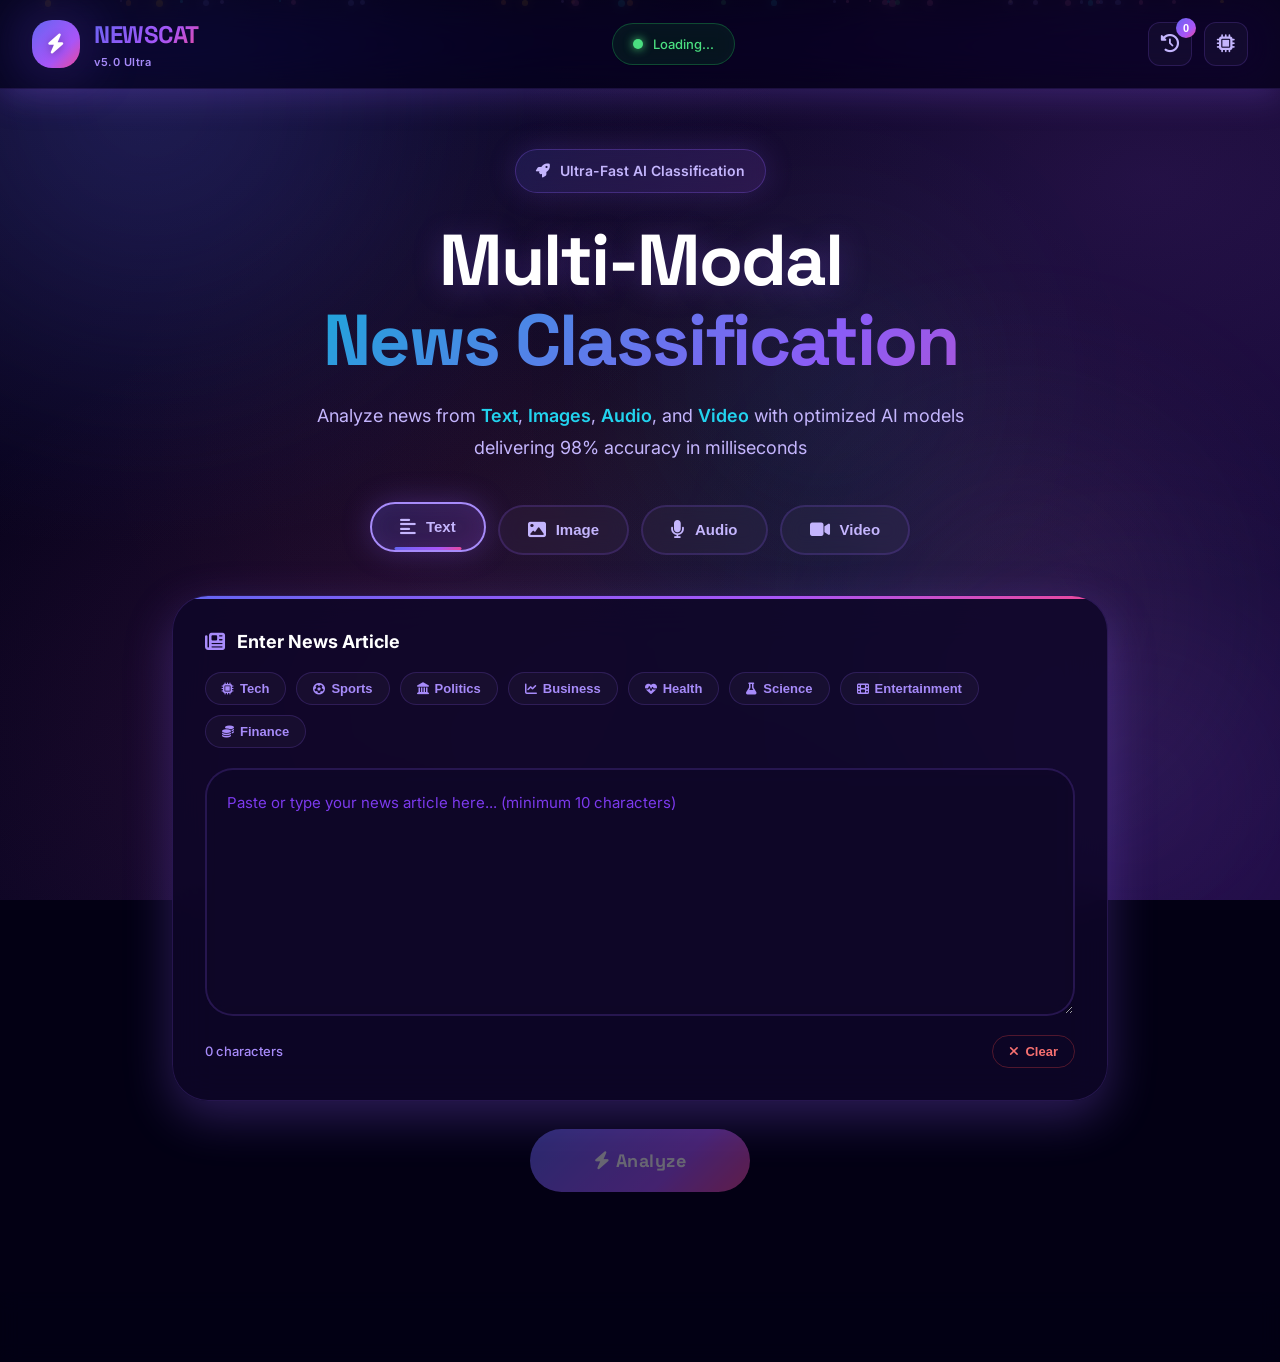
==== frontend/index.html @ 0f920719 "New categories are added and improving website ui designs" ====
<!DOCTYPE html>
<html lang="en">

<head>
    <meta charset="UTF-8">
    <meta name="viewport" content="width=device-width, initial-scale=1.0">
    <meta name="description" content="NEWSCAT - Ultra-Fast Multi-Modal AI News Classification System">
    <meta name="theme-color" content="#6366f1">
    <title>NEWSCAT | AI News Classification</title>

    <!-- Preconnect for performance -->
    <link rel="preconnect" href="https://fonts.googleapis.com">
    <link rel="preconnect" href="https://fonts.gstatic.com" crossorigin>
    <link
        href="https://fonts.googleapis.com/css2?family=Inter:wght@400;500;600;700&family=Space+Grotesk:wght@500;600;700&display=swap"
        rel="stylesheet">

    <!-- Font Awesome -->
    <link rel="stylesheet" href="https://cdnjs.cloudflare.com/ajax/libs/font-awesome/6.5.0/css/all.min.css">

    <!-- Styles -->
    <link rel="stylesheet" href="css/style.css">

    <!-- Favicon -->
    <link rel="icon" type="image/svg+xml"
        href="data:image/svg+xml,<svg xmlns='http://www.w3.org/2000/svg' viewBox='0 0 100 100'><defs><linearGradient id='g' x1='0%' y1='0%' x2='100%' y2='100%'><stop offset='0%' style='stop-color:%236366f1'/><stop offset='100%' style='stop-color:%23a855f7'/></linearGradient></defs><rect fill='url(%23g)' rx='22' width='100' height='100'/><text x='50%' y='58%' dominant-baseline='middle' text-anchor='middle' font-size='55' font-weight='bold' fill='white'>N</text></svg>">
</head>

<body>
    <!-- Animated Background -->
    <div class="bg-container">
        <div class="bg-mesh"></div>
        <div class="bg-gradient-orbs">
            <div class="gradient-orb orb-1"></div>
            <div class="gradient-orb orb-2"></div>
            <div class="gradient-orb orb-3"></div>
            <div class="gradient-orb orb-4"></div>
        </div>
        <div class="floating-particles" id="particles"></div>
    </div>

    <!-- Notification Container -->
    <div class="notification-container" id="notification-container"></div>

    <!-- Loading Overlay -->
    <div class="loading-overlay" id="loading-overlay">
        <div class="loading-spinner-container">
            <div class="loading-pulse">
                <i class="fas fa-bolt"
                    style="font-size: 32px; color: white; position: absolute; top: 50%; left: 50%; transform: translate(-50%, -50%);"></i>
            </div>
            <div class="loading-text" id="loading-text">Analyzing...</div>
            <div class="loading-subtext" id="loading-subtext">Please wait while we process your content</div>
            <div class="loading-progress">
                <div class="loading-progress-bar" id="loading-progress-bar"></div>
            </div>
            <div class="loading-dots">
                <span></span>
                <span></span>
                <span></span>
            </div>
        </div>
    </div>

    <!-- Main App -->
    <div class="app-wrapper">
        <!-- Navigation -->
        <nav class="main-nav">
            <div class="nav-container">
                <div class="nav-brand">
                    <div class="brand-logo">
                        <div class="logo-inner">
                            <i class="fas fa-bolt"></i>
                        </div>
                    </div>
                    <div class="brand-text">
                        <span class="brand-name">NEWSCAT</span>
                        <span class="brand-version">v5.0 Ultra</span>
                    </div>
                </div>

                <div class="nav-status">
                    <div class="status-pill" id="model-status">
                        <span class="status-indicator"></span>
                        <span class="status-label">Loading...</span>
                    </div>
                </div>

                <div class="nav-actions">
                    <button class="nav-btn" onclick="toggleHistory()" title="View History">
                        <i class="fas fa-history"></i>
                        <span class="history-count" id="history-count">0</span>
                    </button>
                    <button class="nav-btn" onclick="toggleModelInfo()" title="Model Info">
                        <i class="fas fa-microchip"></i>
                    </button>
                </div>
            </div>
        </nav>

        <!-- Model Info Panel -->
        <div class="info-panel model-info-panel" id="model-info-panel" style="display: none;">
            <div class="info-panel-header">
                <h3><i class="fas fa-microchip"></i> Model Information</h3>
                <button class="close-panel-btn" onclick="toggleModelInfo()">
                    <i class="fas fa-times"></i>
                </button>
            </div>
            <div class="info-panel-content">
                <div class="info-grid">
                    <div class="info-item">
                        <span class="info-label">Model Name</span>
                        <span class="info-value" id="info-model-name">-</span>
                    </div>
                    <div class="info-item">
                        <span class="info-label">Version</span>
                        <span class="info-value" id="info-model-version">-</span>
                    </div>
                    <div class="info-item">
                        <span class="info-label">Status</span>
                        <span class="info-value status-badge" id="info-model-status">-</span>
                    </div>
                    <div class="info-item">
                        <span class="info-label">Categories</span>
                        <span class="info-value" id="info-categories">-</span>
                    </div>
                    <div class="info-item">
                        <span class="info-label">Inference Time</span>
                        <span class="info-value" id="info-inference-time">-</span>
                    </div>
                    <div class="info-item">
                        <span class="info-label">Accuracy</span>
                        <span class="info-value" id="info-accuracy">-</span>
                    </div>
                </div>
                <div class="categories-list" id="categories-list"></div>
            </div>
        </div>

        <!-- History Sidebar -->
        <div class="history-sidebar" id="history-sidebar">
            <div class="history-header">
                <h3><i class="fas fa-history"></i> Classification History</h3>
                <div class="history-actions">
                    <button class="history-action-btn" onclick="clearHistory()" title="Clear All">
                        <i class="fas fa-trash"></i>
                    </button>
                    <button class="history-action-btn" onclick="toggleHistory()" title="Close">
                        <i class="fas fa-times"></i>
                    </button>
                </div>
            </div>
            <div class="history-content" id="history-content">
                <div class="history-empty">
                    <i class="fas fa-inbox"></i>
                    <p>No classification history yet</p>
                </div>
            </div>
        </div>

        <!-- Hero Section -->
        <section class="hero">
            <div class="hero-content">
                <div class="hero-badge">
                    <i class="fas fa-rocket"></i>
                    <span>Ultra-Fast AI Classification</span>
                </div>
                <h1 class="hero-title">
                    <span class="title-line">Multi-Modal</span>
                    <span class="title-gradient">News Classification</span>
                </h1>
                <p class="hero-description">
                    Analyze news from <strong>Text</strong>, <strong>Images</strong>, <strong>Audio</strong>, and
                    <strong>Video</strong>
                    with optimized AI models delivering 98% accuracy in milliseconds
                </p>

                <!-- Input Type Selector -->
                <div class="input-selector">
                    <button class="selector-btn active" data-type="text" onclick="switchInputType('text')">
                        <i class="fas fa-align-left"></i>
                        <span>Text</span>
                    </button>
                    <button class="selector-btn" data-type="image" onclick="switchInputType('image')">
                        <i class="fas fa-image"></i>
                        <span>Image</span>
                    </button>
                    <button class="selector-btn" data-type="audio" onclick="switchInputType('audio')">
                        <i class="fas fa-microphone"></i>
                        <span>Audio</span>
                    </button>
                    <button class="selector-btn" data-type="video" onclick="switchInputType('video')">
                        <i class="fas fa-video"></i>
                        <span>Video</span>
                    </button>
                </div>
            </div>
        </section>

        <!-- Main Content -->
        <main class="main-content">
            <!-- Text Input Panel -->
            <div class="input-panel active" id="text-panel">
                <div class="panel-header">
                    <h3><i class="fas fa-newspaper"></i> Enter News Article</h3>
                    <div class="sample-buttons">
                        <button class="sample-btn" onclick="loadSample('tech')"><i class="fas fa-microchip"></i>
                            Tech</button>
                        <button class="sample-btn" onclick="loadSample('sports')"><i class="fas fa-futbol"></i>
                            Sports</button>
                        <button class="sample-btn" onclick="loadSample('politics')"><i class="fas fa-landmark"></i>
                            Politics</button>
                        <button class="sample-btn" onclick="loadSample('business')"><i class="fas fa-chart-line"></i>
                            Business</button>
                        <button class="sample-btn" onclick="loadSample('health')"><i class="fas fa-heartbeat"></i>
                            Health</button>
                        <button class="sample-btn" onclick="loadSample('science')"><i class="fas fa-flask"></i>
                            Science</button>
                        <button class="sample-btn" onclick="loadSample('entertainment')"><i class="fas fa-film"></i>
                            Entertainment</button>
                        <button class="sample-btn" onclick="loadSample('finance')"><i class="fas fa-coins"></i>
                            Finance</button>
                    </div>
                </div>
                <div class="textarea-wrapper">
                    <textarea id="news-text"
                        placeholder="Paste or type your news article here... (minimum 10 characters)"
                        rows="8"></textarea>
                    <div class="textarea-footer">
                        <span class="char-count"><span id="char-count">0</span> characters</span>
                        <button class="clear-btn" onclick="clearText()">
                            <i class="fas fa-times"></i> Clear
                        </button>
                    </div>
                </div>
            </div>

            <!-- Image Input Panel -->
            <div class="input-panel" id="image-panel">
                <div class="panel-header">
                    <h3><i class="fas fa-image"></i> Upload Image</h3>
                </div>
                <div class="file-upload-area" id="image-drop-zone">
                    <input type="file" id="image-input" accept="image/*" style="display: none;"
                        onchange="handleFileSelect(event, 'image')">
                    <div class="upload-content" id="image-upload-content">
                        <div class="upload-icon-wrapper">
                            <i class="fas fa-cloud-upload-alt"></i>
                        </div>
                        <p class="upload-title">Drag & drop an image or click to browse</p>
                        <span class="upload-hint">JPG, PNG, GIF, WebP up to 10MB</span>
                        <button class="browse-btn"
                            onclick="event.stopPropagation(); document.getElementById('image-input').click();">
                            <i class="fas fa-folder-open"></i> Browse Files
                        </button>
                    </div>
                    <div class="file-preview" id="image-preview" style="display: none;">
                        <img id="image-preview-img" src="" alt="Preview">
                        <div class="file-preview-info">
                            <span id="image-filename-display"></span>
                        </div>
                        <button class="remove-file-btn" onclick="removeFile('image')">
                            <i class="fas fa-times"></i>
                        </button>
                    </div>
                </div>
            </div>

            <!-- Audio Input Panel -->
            <div class="input-panel" id="audio-panel">
                <div class="panel-header">
                    <h3><i class="fas fa-microphone"></i> Upload Audio</h3>
                </div>
                <div class="file-upload-area" id="audio-drop-zone">
                    <input type="file" id="audio-input" accept="audio/*" style="display: none;"
                        onchange="handleFileSelect(event, 'audio')">
                    <div class="upload-content" id="audio-upload-content">
                        <div class="upload-icon-wrapper audio-icon">
                            <i class="fas fa-music"></i>
                        </div>
                        <p class="upload-title">Drag & drop an audio file or click to browse</p>
                        <span class="upload-hint">MP3, WAV, M4A, OGG up to 50MB</span>
                        <button class="browse-btn"
                            onclick="event.stopPropagation(); document.getElementById('audio-input').click();">
                            <i class="fas fa-folder-open"></i> Browse Files
                        </button>
                    </div>
                    <div class="file-info" id="audio-info" style="display: none;">
                        <div class="file-info-icon">
                            <i class="fas fa-file-audio"></i>
                        </div>
                        <div class="file-info-details">
                            <span class="file-name" id="audio-filename"></span>
                            <span class="file-size" id="audio-filesize"></span>
                        </div>
                        <button class="remove-file-btn" onclick="removeFile('audio')">
                            <i class="fas fa-times"></i>
                        </button>
                    </div>
                </div>
            </div>

            <!-- Video Input Panel -->
            <div class="input-panel" id="video-panel">
                <div class="panel-header">
                    <h3><i class="fas fa-video"></i> Upload Video</h3>
                </div>
                <div class="file-upload-area" id="video-drop-zone">
                    <input type="file" id="video-input" accept="video/*" style="display: none;"
                        onchange="handleFileSelect(event, 'video')">
                    <div class="upload-content" id="video-upload-content">
                        <div class="upload-icon-wrapper video-icon">
                            <i class="fas fa-film"></i>
                        </div>
                        <p class="upload-title">Drag & drop a video file or click to browse</p>
                        <span class="upload-hint">MP4, MOV, AVI, WebM up to 100MB</span>
                        <button class="browse-btn"
                            onclick="event.stopPropagation(); document.getElementById('video-input').click();">
                            <i class="fas fa-folder-open"></i> Browse Files
                        </button>
                    </div>
                    <div class="file-info" id="video-info" style="display: none;">
                        <div class="file-info-icon">
                            <i class="fas fa-file-video"></i>
                        </div>
                        <div class="file-info-details">
                            <span class="file-name" id="video-filename"></span>
                            <span class="file-size" id="video-filesize"></span>
                        </div>
                        <button class="remove-file-btn" onclick="removeFile('video')">
                            <i class="fas fa-times"></i>
                        </button>
                    </div>
                </div>
            </div>

            <!-- Analyze Button -->
            <div class="analyze-section">
                <button class="analyze-btn" id="analyze-btn" onclick="analyzeContent()" disabled>
                    <span class="btn-text">
                        <i class="fas fa-bolt"></i>
                        Analyze
                    </span>
                    <span class="btn-loading" style="display: none;">
                        <i class="fas fa-spinner fa-spin"></i>
                        Processing...
                    </span>
                </button>
            </div>

            <!-- Results Section -->
            <div class="results-section" id="results-section" style="display: none;">
                <!-- Main Classification Result -->
                <div class="result-primary-card" id="main-result-card">
                    <div class="result-primary-header">
                        <div class="result-category-badge" id="result-category-badge">
                            <i class="fas fa-tag" id="result-icon"></i>
                            <span id="result-category">-</span>
                        </div>
                        <div class="result-confidence-display">
                            <div class="confidence-circle" id="confidence-circle">
                                <svg viewBox="0 0 100 100">
                                    <circle class="confidence-bg" cx="50" cy="50" r="45"></circle>
                                    <circle class="confidence-progress" id="confidence-progress" cx="50" cy="50" r="45">
                                    </circle>
                                </svg>
                                <span class="confidence-text" id="result-confidence">0%</span>
                            </div>
                        </div>
                    </div>
                    <div class="result-primary-body">
                        <div class="result-stats-row">
                            <div class="result-stat-item">
                                <i class="fas fa-clock"></i>
                                <div class="stat-info">
                                    <span class="stat-value" id="result-time">-</span>
                                    <span class="stat-label">Processing Time</span>
                                </div>
                            </div>
                            <div class="result-stat-item">
                                <i class="fas fa-microchip"></i>
                                <div class="stat-info">
                                    <span class="stat-value" id="result-model">-</span>
                                    <span class="stat-label">AI Model</span>
                                </div>
                            </div>
                            <div class="result-stat-item">
                                <i class="fas fa-file-alt"></i>
                                <div class="stat-info">
                                    <span class="stat-value" id="result-input-type">Text</span>
                                    <span class="stat-label">Input Type</span>
                                </div>
                            </div>
                        </div>
                    </div>
                </div>

                <!-- Content Summary Section -->
                <div class="content-summary-section" id="content-summary-section" style="display: none;">
                    <div class="content-summary-header">
                        <h4><i class="fas fa-align-left"></i> Content Summary</h4>
                    </div>
                    <div class="content-summary-body">
                        <p class="content-summary-text" id="content-summary-text"></p>
                    </div>
                </div>

                <!-- Predictions Grid -->
                <div class="predictions-container" id="predictions-container">
                    <div class="predictions-header">
                        <h4><i class="fas fa-chart-bar"></i> Confidence Breakdown</h4>
                    </div>
                    <div class="predictions-grid" id="predictions-list"></div>
                </div>

                <!-- Keywords Section -->
                <div class="keywords-section" id="keywords-section" style="display: none;">
                    <div class="keywords-header">
                        <h4><i class="fas fa-key"></i> Key Terms Detected</h4>
                    </div>
                    <div class="keywords-list" id="keywords-list"></div>
                </div>

                <!-- Analysis Summary -->
                <div class="analysis-summary" id="analysis-summary">
                    <div class="summary-header">
                        <h4><i class="fas fa-info-circle"></i> Analysis Summary</h4>
                    </div>
                    <div class="summary-content" id="summary-content"></div>
                </div>
            </div>
        </main>

        <!-- Footer -->
        <footer class="main-footer">
            <div class="footer-content">
                <p>NEWSCAT v5.0 - Optimized Multi-Modal AI Classification</p>
                <div class="footer-links">
                    <a href="#" onclick="showApiInfo()"><i class="fas fa-code"></i> API</a>
                    <a href="#" onclick="showModelInfo()"><i class="fas fa-brain"></i> Models</a>
                </div>
            </div>
        </footer>
    </div>

    <!-- Scripts -->
    <script src="js/main.js"></script>
</body>

</html>
---- frontend/css/style.css ----
/* ============================================
   NEWSCAT v5.0 - Ultra Modern Vibrant Theme
   Expert-Level CSS with Stunning Visuals
   ============================================ */

/* ============================================
   CSS VARIABLES - VIBRANT COLOR PALETTE
   ============================================ */
:root {
    /* Primary Gradient Colors */
    --primary-300: #a5b4fc;
    --primary-400: #818cf8;
    --primary-500: #6366f1;
    --primary-600: #4f46e5;
    --primary-700: #4338ca;

    /* Secondary/Purple Colors */
    --purple-300: #c4b5fd;
    --purple-400: #a78bfa;
    --purple-500: #8b5cf6;
    --purple-600: #7c3aed;
    --purple-700: #6d28d9;

    /* Accent/Cyan Colors */
    --cyan-300: #67e8f9;
    --cyan-400: #22d3ee;
    --cyan-500: #06b6d4;
    --cyan-600: #0891b2;

    /* Accent/Pink Colors */
    --pink-300: #f9a8d4;
    --pink-400: #f472b6;
    --pink-500: #ec4899;
    --pink-600: #db2777;

    /* Accent/Orange Colors */
    --orange-300: #fdba74;
    --orange-400: #fb923c;
    --orange-500: #f97316;
    --orange-600: #ea580c;

    /* Success Colors */
    --success-300: #86efac;
    --success-400: #4ade80;
    --success-500: #22c55e;
    --success-600: #16a34a;

    /* Warning Colors */
    --warning-300: #fcd34d;
    --warning-400: #fbbf24;
    --warning-500: #f59e0b;
    --warning-600: #d97706;

    /* Error Colors */
    --error-300: #fca5a5;
    --error-400: #f87171;
    --error-500: #ef4444;
    --error-600: #dc2626;

    /* Neutral Colors */
    --neutral-100: #f4f4f5;
    --neutral-200: #e4e4e7;
    --neutral-300: #d4d4d8;
    --neutral-400: #a1a1aa;
    --neutral-500: #71717a;
    --neutral-600: #52525b;
    --neutral-700: #3f3f46;
    --neutral-800: #27272a;
    --neutral-900: #18181b;
    --neutral-950: #09090b;

    /* Background */
    --bg-primary: #030014;
    --bg-secondary: #0f0728;
    --bg-tertiary: #1a0a3e;
    --bg-card: rgba(15, 7, 40, 0.85);
    --bg-card-hover: rgba(26, 10, 62, 0.95);
    --bg-glass: rgba(255, 255, 255, 0.03);

    /* Text */
    --text-primary: #ffffff;
    --text-secondary: #c4b5fd;
    --text-tertiary: #a78bfa;
    --text-muted: #7c3aed;

    /* Gradients */
    --gradient-primary: linear-gradient(135deg, #6366f1 0%, #8b5cf6 35%, #a855f7 65%, #ec4899 100%);
    --gradient-secondary: linear-gradient(135deg, #06b6d4 0%, #3b82f6 50%, #8b5cf6 100%);
    --gradient-success: linear-gradient(135deg, #22c55e 0%, #06b6d4 100%);
    --gradient-rainbow: linear-gradient(135deg, #f97316 0%, #ec4899 25%, #8b5cf6 50%, #06b6d4 75%, #22c55e 100%);
    --gradient-sunset: linear-gradient(135deg, #f97316 0%, #ec4899 50%, #8b5cf6 100%);
    --gradient-aurora: linear-gradient(135deg, #06b6d4 0%, #8b5cf6 35%, #ec4899 65%, #f97316 100%);
    --gradient-neon: linear-gradient(135deg, #22d3ee 0%, #a855f7 50%, #f472b6 100%);
    --gradient-fire: linear-gradient(135deg, #fbbf24 0%, #f97316 50%, #ef4444 100%);
    --gradient-ocean: linear-gradient(135deg, #06b6d4 0%, #3b82f6 50%, #8b5cf6 100%);

    /* Shadows */
    --shadow-sm: 0 2px 8px rgba(139, 92, 246, 0.15);
    --shadow-md: 0 4px 16px rgba(139, 92, 246, 0.2);
    --shadow-lg: 0 8px 32px rgba(139, 92, 246, 0.25);
    --shadow-xl: 0 16px 48px rgba(139, 92, 246, 0.3);
    --shadow-glow: 0 0 60px rgba(139, 92, 246, 0.4);
    --shadow-glow-pink: 0 0 60px rgba(236, 72, 153, 0.4);
    --shadow-glow-cyan: 0 0 60px rgba(6, 182, 212, 0.4);
    --shadow-inner: inset 0 2px 4px rgba(0, 0, 0, 0.3);

    /* Border Radius */
    --radius-sm: 8px;
    --radius-md: 12px;
    --radius-lg: 20px;
    --radius-xl: 28px;
    --radius-2xl: 36px;
    --radius-full: 9999px;

    /* Typography */
    --font-sans: 'Inter', -apple-system, BlinkMacSystemFont, 'Segoe UI', sans-serif;
    --font-display: 'Space Grotesk', sans-serif;

    /* Transitions */
    --transition-fast: 150ms cubic-bezier(0.4, 0, 0.2, 1);
    --transition-base: 250ms cubic-bezier(0.4, 0, 0.2, 1);
    --transition-slow: 400ms cubic-bezier(0.4, 0, 0.2, 1);
    --transition-bounce: 500ms cubic-bezier(0.34, 1.56, 0.64, 1);
}

/* ============================================
   RESET & BASE
   ============================================ */
*,
*::before,
*::after {
    box-sizing: border-box;
    margin: 0;
    padding: 0;
}

html {
    scroll-behavior: smooth;
    -webkit-font-smoothing: antialiased;
    -moz-osx-font-smoothing: grayscale;
}

body {
    font-family: var(--font-sans);
    font-size: 15px;
    line-height: 1.6;
    color: var(--text-primary);
    background: var(--bg-primary);
    min-height: 100vh;
    overflow-x: hidden;
}

/* Custom Scrollbar */
::-webkit-scrollbar {
    width: 10px;
    height: 10px;
}

::-webkit-scrollbar-track {
    background: var(--bg-secondary);
    border-radius: var(--radius-full);
}

::-webkit-scrollbar-thumb {
    background: linear-gradient(180deg, var(--purple-500), var(--pink-500));
    border-radius: var(--radius-full);
    border: 2px solid var(--bg-secondary);
}

::-webkit-scrollbar-thumb:hover {
    background: linear-gradient(180deg, var(--purple-400), var(--pink-400));
}

/* Selection */
::selection {
    background: rgba(139, 92, 246, 0.4);
    color: white;
}

/* ============================================
   BACKGROUND EFFECTS
   ============================================ */
.bg-container {
    position: fixed;
    inset: 0;
    z-index: -1;
    overflow: hidden;
    background: linear-gradient(135deg, var(--bg-primary) 0%, var(--bg-secondary) 50%, var(--bg-tertiary) 100%);
}

.bg-mesh {
    position: absolute;
    inset: 0;
    background:
        radial-gradient(ellipse at 10% 10%, rgba(99, 102, 241, 0.15) 0%, transparent 40%),
        radial-gradient(ellipse at 90% 20%, rgba(168, 85, 247, 0.12) 0%, transparent 40%),
        radial-gradient(ellipse at 30% 80%, rgba(236, 72, 153, 0.1) 0%, transparent 40%),
        radial-gradient(ellipse at 70% 70%, rgba(6, 182, 212, 0.08) 0%, transparent 40%),
        radial-gradient(ellipse at 50% 50%, rgba(249, 115, 22, 0.05) 0%, transparent 60%);
}

.bg-gradient-orbs {
    position: absolute;
    inset: 0;
    pointer-events: none;
}

.gradient-orb {
    position: absolute;
    border-radius: 50%;
    filter: blur(100px);
    opacity: 0.5;
    animation: floatOrb 25s ease-in-out infinite;
}

.orb-1 {
    width: 700px;
    height: 700px;
    background: radial-gradient(circle, rgba(99, 102, 241, 0.4) 0%, transparent 70%);
    top: -250px;
    left: -200px;
    animation-delay: 0s;
}

.orb-2 {
    width: 600px;
    height: 600px;
    background: radial-gradient(circle, rgba(168, 85, 247, 0.35) 0%, transparent 70%);
    bottom: -200px;
    right: -150px;
    animation-delay: -8s;
}

.orb-3 {
    width: 500px;
    height: 500px;
    background: radial-gradient(circle, rgba(236, 72, 153, 0.3) 0%, transparent 70%);
    top: 40%;
    left: 60%;
    animation-delay: -16s;
}

.orb-4 {
    width: 400px;
    height: 400px;
    background: radial-gradient(circle, rgba(6, 182, 212, 0.25) 0%, transparent 70%);
    top: 20%;
    right: 20%;
    animation-delay: -12s;
}

@keyframes floatOrb {

    0%,
    100% {
        transform: translate(0, 0) scale(1) rotate(0deg);
    }

    25% {
        transform: translate(50px, -30px) scale(1.1) rotate(5deg);
    }

    50% {
        transform: translate(-30px, 50px) scale(0.95) rotate(-5deg);
    }

    75% {
        transform: translate(-50px, -20px) scale(1.05) rotate(3deg);
    }
}

/* Floating Particles */
.floating-particles {
    position: absolute;
    inset: 0;
    overflow: hidden;
    pointer-events: none;
}

.particle {
    position: absolute;
    width: 4px;
    height: 4px;
    background: var(--purple-400);
    border-radius: 50%;
    opacity: 0.6;
    animation: floatParticle 15s linear infinite;
    box-shadow: 0 0 10px var(--purple-400), 0 0 20px var(--purple-500);
}

@keyframes floatParticle {
    0% {
        transform: translateY(100vh) rotate(0deg);
        opacity: 0;
    }

    10% {
        opacity: 0.6;
    }

    90% {
        opacity: 0.6;
    }

    100% {
        transform: translateY(-100vh) rotate(720deg);
        opacity: 0;
    }
}

/* ============================================
   APP WRAPPER
   ============================================ */
.app-wrapper {
    min-height: 100vh;
    display: flex;
    flex-direction: column;
    position: relative;
}

/* ============================================
   NAVIGATION
   ============================================ */
.main-nav {
    position: sticky;
    top: 0;
    z-index: 100;
    background: rgba(3, 0, 20, 0.7);
    backdrop-filter: blur(24px) saturate(180%);
    -webkit-backdrop-filter: blur(24px) saturate(180%);
    border-bottom: 1px solid rgba(139, 92, 246, 0.15);
    padding: 16px 32px;
    box-shadow: var(--shadow-lg);
}

.nav-container {
    max-width: 1400px;
    margin: 0 auto;
    display: flex;
    align-items: center;
    justify-content: space-between;
    gap: 24px;
}

.nav-brand {
    display: flex;
    align-items: center;
    gap: 14px;
}

.brand-logo {
    width: 48px;
    height: 48px;
    background: var(--gradient-primary);
    border-radius: var(--radius-lg);
    display: flex;
    align-items: center;
    justify-content: center;
    box-shadow: var(--shadow-glow);
    position: relative;
    overflow: hidden;
    animation: logoGlow 3s ease-in-out infinite;
}

.brand-logo::before {
    content: '';
    position: absolute;
    inset: -2px;
    background: var(--gradient-rainbow);
    border-radius: inherit;
    z-index: -1;
    opacity: 0;
    animation: logoBorder 4s linear infinite;
}

@keyframes logoGlow {

    0%,
    100% {
        box-shadow: 0 0 30px rgba(139, 92, 246, 0.5);
    }

    50% {
        box-shadow: 0 0 50px rgba(236, 72, 153, 0.6);
    }
}

@keyframes logoBorder {
    0% {
        opacity: 0.5;
        transform: rotate(0deg);
    }

    50% {
        opacity: 0.8;
    }

    100% {
        opacity: 0.5;
        transform: rotate(360deg);
    }
}

.logo-inner {
    font-size: 20px;
    color: white;
    text-shadow: 0 2px 10px rgba(0, 0, 0, 0.3);
}

.brand-text {
    display: flex;
    flex-direction: column;
}

.brand-name {
    font-family: var(--font-display);
    font-size: 24px;
    font-weight: 700;
    background: var(--gradient-primary);
    -webkit-background-clip: text;
    -webkit-text-fill-color: transparent;
    background-clip: text;
    letter-spacing: -0.5px;
}

.brand-version {
    font-size: 11px;
    color: var(--text-tertiary);
    font-weight: 600;
    letter-spacing: 0.5px;
}

.nav-status {
    flex: 1;
    display: flex;
    justify-content: center;
}

.status-pill {
    display: inline-flex;
    align-items: center;
    gap: 10px;
    padding: 10px 20px;
    background: rgba(34, 197, 94, 0.1);
    border: 1px solid rgba(34, 197, 94, 0.3);
    border-radius: var(--radius-full);
    font-size: 13px;
    font-weight: 500;
    color: var(--success-400);
    backdrop-filter: blur(10px);
    transition: all var(--transition-base);
}

.status-pill:hover {
    background: rgba(34, 197, 94, 0.15);
    border-color: rgba(34, 197, 94, 0.5);
    box-shadow: 0 0 20px rgba(34, 197, 94, 0.2);
}

.status-indicator {
    width: 10px;
    height: 10px;
    background: var(--success-400);
    border-radius: 50%;
    animation: statusPulse 2s ease-in-out infinite;
    box-shadow: 0 0 10px var(--success-400);
}

@keyframes statusPulse {

    0%,
    100% {
        opacity: 1;
        transform: scale(1);
        box-shadow: 0 0 10px var(--success-400);
    }

    50% {
        opacity: 0.6;
        transform: scale(0.85);
        box-shadow: 0 0 20px var(--success-400);
    }
}

.nav-stats {
    display: flex;
    align-items: center;
    gap: 20px;
}

.nav-stat {
    display: flex;
    flex-direction: column;
    align-items: center;
    gap: 4px;
    padding: 8px 16px;
    background: var(--bg-glass);
    border-radius: var(--radius-md);
    border: 1px solid rgba(139, 92, 246, 0.1);
    transition: all var(--transition-base);
}

.nav-stat:hover {
    background: rgba(139, 92, 246, 0.1);
    border-color: rgba(139, 92, 246, 0.3);
    transform: translateY(-2px);
}

.nav-stat-value {
    font-family: var(--font-display);
    font-size: 18px;
    font-weight: 700;
    background: var(--gradient-neon);
    -webkit-background-clip: text;
    -webkit-text-fill-color: transparent;
    background-clip: text;
}

.nav-stat-label {
    font-size: 10px;
    color: var(--text-tertiary);
    text-transform: uppercase;
    letter-spacing: 1px;
    font-weight: 600;
}

.nav-stat-divider {
    width: 1px;
    height: 40px;
    background: linear-gradient(180deg, transparent, var(--purple-500), transparent);
}

/* ============================================
   HERO SECTION
   ============================================ */
.hero {
    padding: 60px 32px 40px;
    text-align: center;
    position: relative;
}

.hero-content {
    max-width: 900px;
    margin: 0 auto;
}

.hero-badge {
    display: inline-flex;
    align-items: center;
    gap: 10px;
    padding: 10px 20px;
    background: linear-gradient(135deg, rgba(99, 102, 241, 0.15), rgba(168, 85, 247, 0.15));
    border: 1px solid rgba(139, 92, 246, 0.3);
    border-radius: var(--radius-full);
    font-size: 14px;
    font-weight: 600;
    color: var(--purple-300);
    margin-bottom: 28px;
    backdrop-filter: blur(10px);
    animation: badgeFloat 3s ease-in-out infinite;
    box-shadow: 0 0 30px rgba(139, 92, 246, 0.2);
}

@keyframes badgeFloat {

    0%,
    100% {
        transform: translateY(0);
    }

    50% {
        transform: translateY(-5px);
    }
}

.hero-badge i {
    font-size: 14px;
    animation: rocketBounce 1s ease-in-out infinite;
}

@keyframes rocketBounce {

    0%,
    100% {
        transform: translateY(0) rotate(-45deg);
    }

    50% {
        transform: translateY(-3px) rotate(-45deg);
    }
}

.hero-title {
    font-family: var(--font-display);
    font-size: clamp(36px, 8vw, 72px);
    font-weight: 700;
    line-height: 1.1;
    margin-bottom: 20px;
    letter-spacing: -2px;
}

.title-line {
    display: block;
    color: var(--text-primary);
    text-shadow: 0 4px 30px rgba(139, 92, 246, 0.3);
}

.title-gradient {
    display: block;
    background: var(--gradient-aurora);
    -webkit-background-clip: text;
    -webkit-text-fill-color: transparent;
    background-clip: text;
    animation: gradientShift 5s ease-in-out infinite;
    background-size: 200% 200%;
}

@keyframes gradientShift {

    0%,
    100% {
        background-position: 0% 50%;
    }

    50% {
        background-position: 100% 50%;
    }
}

.hero-description {
    font-size: 18px;
    color: var(--text-secondary);
    max-width: 650px;
    margin: 0 auto 40px;
    line-height: 1.8;
}

.hero-description strong {
    color: var(--cyan-400);
    font-weight: 600;
}

/* ============================================
   INPUT SELECTOR
   ============================================ */
.input-selector {
    display: flex;
    justify-content: center;
    gap: 12px;
    flex-wrap: wrap;
}

.selector-btn {
    display: flex;
    align-items: center;
    gap: 10px;
    padding: 14px 28px;
    background: var(--bg-glass);
    border: 2px solid rgba(139, 92, 246, 0.2);
    border-radius: var(--radius-xl);
    color: var(--text-secondary);
    font-size: 15px;
    font-weight: 600;
    cursor: pointer;
    transition: all var(--transition-base);
    backdrop-filter: blur(10px);
    position: relative;
    overflow: hidden;
}

.selector-btn::before {
    content: '';
    position: absolute;
    inset: 0;
    background: var(--gradient-primary);
    opacity: 0;
    transition: opacity var(--transition-base);
}

.selector-btn:hover {
    border-color: rgba(139, 92, 246, 0.5);
    color: var(--text-primary);
    transform: translateY(-3px);
    box-shadow: 0 10px 30px rgba(139, 92, 246, 0.2);
}

.selector-btn.active {
    background: linear-gradient(135deg, rgba(99, 102, 241, 0.2), rgba(168, 85, 247, 0.2));
    border-color: var(--purple-400);
    color: var(--purple-300);
    box-shadow: 0 0 30px rgba(139, 92, 246, 0.3), inset 0 0 20px rgba(139, 92, 246, 0.1);
    transform: translateY(-3px);
}

.selector-btn.active::after {
    content: '';
    position: absolute;
    bottom: 0;
    left: 50%;
    transform: translateX(-50%);
    width: 60%;
    height: 3px;
    background: var(--gradient-primary);
    border-radius: var(--radius-full);
}

.selector-btn i {
    font-size: 18px;
    position: relative;
    z-index: 1;
}

.selector-btn span {
    position: relative;
    z-index: 1;
}

/* ============================================
   MAIN CONTENT
   ============================================ */
.main-content {
    flex: 1;
    max-width: 1000px;
    margin: 0 auto;
    padding: 0 32px 60px;
    width: 100%;
}

/* ============================================
   INPUT PANELS
   ============================================ */
.input-panel {
    display: none;
    background: var(--bg-card);
    border: 1px solid rgba(139, 92, 246, 0.2);
    border-radius: var(--radius-2xl);
    padding: 32px;
    margin-bottom: 28px;
    backdrop-filter: blur(20px);
    box-shadow: var(--shadow-xl);
    position: relative;
    overflow: hidden;
}

.input-panel::before {
    content: '';
    position: absolute;
    top: 0;
    left: 0;
    right: 0;
    height: 3px;
    background: var(--gradient-primary);
}

.input-panel.active {
    display: block;
    animation: panelSlideIn 0.5s cubic-bezier(0.34, 1.56, 0.64, 1);
}

@keyframes panelSlideIn {
    from {
        opacity: 0;
        transform: translateY(30px) scale(0.95);
    }

    to {
        opacity: 1;
        transform: translateY(0) scale(1);
    }
}

.panel-header {
    display: flex;
    justify-content: space-between;
    align-items: center;
    margin-bottom: 20px;
    flex-wrap: wrap;
    gap: 16px;
}

.panel-header h3 {
    font-size: 18px;
    font-weight: 700;
    color: var(--text-primary);
    display: flex;
    align-items: center;
    gap: 12px;
}

.panel-header h3 i {
    color: var(--purple-400);
    font-size: 20px;
}

.sample-buttons {
    display: flex;
    gap: 10px;
    flex-wrap: wrap;
}

.sample-btn {
    padding: 8px 16px;
    background: var(--bg-glass);
    border: 1px solid rgba(139, 92, 246, 0.2);
    border-radius: var(--radius-full);
    color: var(--text-tertiary);
    font-size: 13px;
    font-weight: 600;
    cursor: pointer;
    transition: all var(--transition-base);
    display: flex;
    align-items: center;
    gap: 6px;
}

.sample-btn i {
    font-size: 12px;
}

.sample-btn:hover {
    background: linear-gradient(135deg, rgba(99, 102, 241, 0.2), rgba(168, 85, 247, 0.2));
    border-color: var(--purple-400);
    color: var(--purple-300);
    transform: translateY(-2px);
    box-shadow: 0 5px 15px rgba(139, 92, 246, 0.2);
}

/* Textarea */
.textarea-wrapper {
    position: relative;
}

textarea {
    width: 100%;
    min-height: 220px;
    padding: 20px;
    background: rgba(15, 7, 40, 0.6);
    border: 2px solid rgba(139, 92, 246, 0.2);
    border-radius: var(--radius-xl);
    color: var(--text-primary);
    font-family: var(--font-sans);
    font-size: 15px;
    line-height: 1.7;
    resize: vertical;
    transition: all var(--transition-base);
    backdrop-filter: blur(10px);
}

textarea:focus {
    outline: none;
    border-color: var(--purple-400);
    box-shadow: 0 0 30px rgba(139, 92, 246, 0.2), inset 0 0 20px rgba(139, 92, 246, 0.05);
}

textarea::placeholder {
    color: var(--text-muted);
}

.textarea-footer {
    display: flex;
    justify-content: space-between;
    align-items: center;
    margin-top: 12px;
}

.char-count {
    font-size: 13px;
    color: var(--text-tertiary);
    font-weight: 500;
}

.clear-btn {
    padding: 8px 16px;
    background: transparent;
    border: 1px solid rgba(239, 68, 68, 0.3);
    border-radius: var(--radius-full);
    color: var(--error-400);
    font-size: 13px;
    font-weight: 600;
    cursor: pointer;
    transition: all var(--transition-base);
    display: flex;
    align-items: center;
    gap: 6px;
}

.clear-btn:hover {
    background: rgba(239, 68, 68, 0.1);
    border-color: var(--error-400);
    box-shadow: 0 0 20px rgba(239, 68, 68, 0.2);
}

/* ============================================
   FILE UPLOAD - EXPERT LEVEL
   ============================================ */
.file-upload-area {
    border: 3px dashed rgba(139, 92, 246, 0.3);
    border-radius: var(--radius-2xl);
    padding: 48px 32px;
    text-align: center;
    transition: all var(--transition-base);
    cursor: pointer;
    position: relative;
    background: rgba(15, 7, 40, 0.4);
    backdrop-filter: blur(10px);
    overflow: hidden;
}

.file-upload-area::before {
    content: '';
    position: absolute;
    inset: 0;
    background: var(--gradient-primary);
    opacity: 0;
    transition: opacity var(--transition-base);
}

.file-upload-area:hover,
.file-upload-area.dragover {
    border-color: var(--purple-400);
    background: rgba(139, 92, 246, 0.1);
    box-shadow: 0 0 40px rgba(139, 92, 246, 0.2), inset 0 0 30px rgba(139, 92, 246, 0.05);
}

.file-upload-area:hover::before,
.file-upload-area.dragover::before {
    opacity: 0.05;
}

.upload-content {
    display: flex;
    flex-direction: column;
    align-items: center;
    justify-content: center;
    width: 100%;
    height: 100%;
    position: relative;
    z-index: 1;
}

.upload-icon-wrapper {
    width: 100px;
    height: 100px;
    background: linear-gradient(135deg, rgba(99, 102, 241, 0.2), rgba(168, 85, 247, 0.2));
    border-radius: 50%;
    display: flex;
    align-items: center;
    justify-content: center;
    margin-bottom: 24px;
    position: relative;
    animation: iconPulse 3s ease-in-out infinite;
}

.upload-icon-wrapper::before {
    content: '';
    position: absolute;
    inset: -5px;
    border-radius: 50%;
    border: 2px dashed rgba(139, 92, 246, 0.3);
    animation: iconSpin 10s linear infinite;
}

@keyframes iconPulse {

    0%,
    100% {
        transform: scale(1);
        box-shadow: 0 0 30px rgba(139, 92, 246, 0.3);
    }

    50% {
        transform: scale(1.05);
        box-shadow: 0 0 50px rgba(139, 92, 246, 0.4);
    }
}

@keyframes iconSpin {
    from {
        transform: rotate(0deg);
    }

    to {
        transform: rotate(360deg);
    }
}

.upload-icon-wrapper i {
    font-size: 42px;
    background: var(--gradient-primary);
    -webkit-background-clip: text;
    -webkit-text-fill-color: transparent;
    background-clip: text;
}

.upload-icon-wrapper.audio-icon {
    background: linear-gradient(135deg, rgba(236, 72, 153, 0.2), rgba(249, 115, 22, 0.2));
}

.upload-icon-wrapper.audio-icon i {
    background: var(--gradient-sunset);
    -webkit-background-clip: text;
    -webkit-text-fill-color: transparent;
    background-clip: text;
}

.upload-icon-wrapper.video-icon {
    background: linear-gradient(135deg, rgba(6, 182, 212, 0.2), rgba(59, 130, 246, 0.2));
}

.upload-icon-wrapper.video-icon i {
    background: var(--gradient-ocean);
    -webkit-background-clip: text;
    -webkit-text-fill-color: transparent;
    background-clip: text;
}

.upload-title {
    font-size: 18px;
    font-weight: 600;
    color: var(--text-primary);
    margin-bottom: 8px;
}

.upload-hint {
    font-size: 13px;
    color: var(--text-tertiary);
    margin-bottom: 20px;
}

.browse-btn {
    padding: 12px 28px;
    background: var(--gradient-primary);
    border: none;
    border-radius: var(--radius-full);
    color: white;
    font-size: 14px;
    font-weight: 600;
    cursor: pointer;
    transition: all var(--transition-base);
    display: inline-flex;
    align-items: center;
    gap: 8px;
    box-shadow: 0 4px 20px rgba(139, 92, 246, 0.3);
}

.browse-btn:hover {
    transform: translateY(-3px);
    box-shadow: 0 8px 30px rgba(139, 92, 246, 0.4);
}

/* File Preview */
.file-preview {
    position: relative;
    display: flex;
    flex-direction: column;
    align-items: center;
    padding: 20px;
    animation: previewFadeIn 0.4s ease;
}

@keyframes previewFadeIn {
    from {
        opacity: 0;
        transform: scale(0.9);
    }

    to {
        opacity: 1;
        transform: scale(1);
    }
}

.file-preview img {
    max-width: 100%;
    max-height: 350px;
    border-radius: var(--radius-xl);
    box-shadow: var(--shadow-xl);
    border: 3px solid rgba(139, 92, 246, 0.3);
}

.file-preview-info {
    margin-top: 16px;
    padding: 10px 20px;
    background: rgba(139, 92, 246, 0.1);
    border-radius: var(--radius-full);
    font-size: 14px;
    color: var(--purple-300);
    font-weight: 500;
}

.remove-file-btn {
    position: absolute;
    top: 10px;
    right: 10px;
    width: 40px;
    height: 40px;
    background: linear-gradient(135deg, var(--error-500), var(--pink-500));
    border: none;
    border-radius: 50%;
    color: white;
    cursor: pointer;
    display: flex;
    align-items: center;
    justify-content: center;
    font-size: 16px;
    transition: all var(--transition-base);
    box-shadow: 0 4px 15px rgba(239, 68, 68, 0.4);
    z-index: 10;
}

.remove-file-btn:hover {
    transform: scale(1.1) rotate(90deg);
    box-shadow: 0 6px 25px rgba(239, 68, 68, 0.5);
}

/* File Info (Audio/Video) */
.file-info {
    display: flex;
    align-items: center;
    justify-content: center;
    gap: 16px;
    padding: 28px;
    background: linear-gradient(135deg, rgba(139, 92, 246, 0.1), rgba(236, 72, 153, 0.1));
    border-radius: var(--radius-xl);
    border: 2px solid rgba(139, 92, 246, 0.3);
    animation: previewFadeIn 0.4s ease;
}

.file-info-icon {
    width: 60px;
    height: 60px;
    background: var(--gradient-primary);
    border-radius: var(--radius-lg);
    display: flex;
    align-items: center;
    justify-content: center;
    font-size: 28px;
    color: white;
    box-shadow: var(--shadow-glow);
}

.file-info-details {
    display: flex;
    flex-direction: column;
    gap: 4px;
    flex: 1;
    text-align: left;
}

.file-name {
    font-size: 16px;
    font-weight: 600;
    color: var(--text-primary);
    word-break: break-all;
}

.file-size {
    font-size: 13px;
    color: var(--text-tertiary);
}

/* ============================================
   ANALYZE BUTTON
   ============================================ */
.analyze-section {
    text-align: center;
    margin-bottom: 40px;
}

.analyze-btn {
    display: inline-flex;
    align-items: center;
    justify-content: center;
    gap: 12px;
    padding: 20px 64px;
    background: var(--gradient-primary);
    border: none;
    border-radius: var(--radius-full);
    color: white;
    font-family: var(--font-display);
    font-size: 18px;
    font-weight: 700;
    cursor: pointer;
    transition: all var(--transition-base);
    box-shadow: var(--shadow-glow);
    position: relative;
    overflow: hidden;
    letter-spacing: 0.5px;
}

.analyze-btn::before {
    content: '';
    position: absolute;
    inset: 0;
    background: linear-gradient(135deg, rgba(255, 255, 255, 0.2), transparent);
    opacity: 0;
    transition: opacity var(--transition-base);
}

.analyze-btn::after {
    content: '';
    position: absolute;
    top: 50%;
    left: 50%;
    width: 0;
    height: 0;
    background: rgba(255, 255, 255, 0.3);
    border-radius: 50%;
    transform: translate(-50%, -50%);
    transition: width 0.6s ease, height 0.6s ease;
}

.analyze-btn:hover:not(:disabled) {
    transform: translateY(-4px) scale(1.02);
    box-shadow: 0 0 80px rgba(139, 92, 246, 0.5), 0 0 120px rgba(236, 72, 153, 0.3);
}

.analyze-btn:hover:not(:disabled)::before {
    opacity: 1;
}

.analyze-btn:active:not(:disabled)::after {
    width: 300px;
    height: 300px;
}

.analyze-btn:disabled {
    opacity: 0.4;
    cursor: not-allowed;
    transform: none;
    box-shadow: none;
}

.analyze-btn .btn-loading {
    display: none;
}

.analyze-btn.loading .btn-text {
    display: none;
}

.analyze-btn.loading .btn-loading {
    display: flex;
    align-items: center;
    gap: 10px;
}

/* ============================================
   RESULTS SECTION
   ============================================ */
.results-section {
    background: var(--bg-card);
    border: 1px solid rgba(139, 92, 246, 0.2);
    border-radius: var(--radius-2xl);
    padding: 32px;
    animation: resultsSlideUp 0.6s cubic-bezier(0.34, 1.56, 0.64, 1);
    backdrop-filter: blur(20px);
    box-shadow: var(--shadow-xl);
    position: relative;
    overflow: hidden;
}

.results-section::before {
    content: '';
    position: absolute;
    top: 0;
    left: 0;
    right: 0;
    height: 4px;
    background: var(--gradient-rainbow);
}

@keyframes resultsSlideUp {
    from {
        opacity: 0;
        transform: translateY(40px) scale(0.95);
    }

    to {
        opacity: 1;
        transform: translateY(0) scale(1);
    }
}

.results-header {
    display: flex;
    justify-content: space-between;
    align-items: center;
    margin-bottom: 24px;
    flex-wrap: wrap;
    gap: 16px;
}

.results-header h3 {
    font-size: 18px;
    font-weight: 700;
    color: var(--text-primary);
    display: flex;
    align-items: center;
    gap: 12px;
}

.results-header h3 i {
    color: var(--purple-400);
    font-size: 20px;
}

.result-meta {
    font-size: 13px;
    color: var(--text-tertiary);
    padding: 6px 14px;
    background: rgba(139, 92, 246, 0.1);
    border-radius: var(--radius-full);
    font-weight: 500;
}

.results-grid {
    display: grid;
    grid-template-columns: repeat(auto-fit, minmax(220px, 1fr));
    gap: 20px;
    margin-bottom: 28px;
}

.result-card {
    background: linear-gradient(135deg, rgba(15, 7, 40, 0.6), rgba(26, 10, 62, 0.6));
    border: 1px solid rgba(139, 92, 246, 0.15);
    border-radius: var(--radius-xl);
    padding: 20px;
    display: flex;
    flex-direction: column;
    gap: 12px;
    transition: all var(--transition-base);
    position: relative;
    overflow: hidden;
}

.result-card::before {
    content: '';
    position: absolute;
    top: 0;
    left: 0;
    width: 100%;
    height: 100%;
    background: var(--gradient-primary);
    opacity: 0;
    transition: opacity var(--transition-base);
}

.result-card:hover {
    border-color: rgba(139, 92, 246, 0.4);
    transform: translateY(-4px);
    box-shadow: 0 10px 30px rgba(139, 92, 246, 0.2);
}

.result-card:hover::before {
    opacity: 0.05;
}

.result-card.main-result {
    grid-column: span 2;
    background: linear-gradient(135deg, rgba(99, 102, 241, 0.15), rgba(168, 85, 247, 0.15));
    border-color: rgba(139, 92, 246, 0.4);
    box-shadow: 0 0 40px rgba(139, 92, 246, 0.15);
}

.result-icon {
    width: 44px;
    height: 44px;
    background: linear-gradient(135deg, rgba(99, 102, 241, 0.2), rgba(168, 85, 247, 0.2));
    border-radius: var(--radius-md);
    display: flex;
    align-items: center;
    justify-content: center;
    color: var(--purple-400);
    font-size: 18px;
    position: relative;
    z-index: 1;
}

.result-label {
    font-size: 12px;
    color: var(--text-tertiary);
    text-transform: uppercase;
    letter-spacing: 1px;
    font-weight: 600;
    position: relative;
    z-index: 1;
}

.result-value {
    font-family: var(--font-display);
    font-size: 24px;
    font-weight: 700;
    color: var(--text-primary);
    position: relative;
    z-index: 1;
}

.confidence-bar {
    height: 8px;
    background: rgba(139, 92, 246, 0.2);
    border-radius: var(--radius-full);
    overflow: hidden;
    margin-top: 8px;
    position: relative;
    z-index: 1;
}

.confidence-fill {
    height: 100%;
    background: var(--gradient-success);
    border-radius: var(--radius-full);
    transition: width 0.8s cubic-bezier(0.34, 1.56, 0.64, 1);
    position: relative;
    overflow: hidden;
}

.confidence-fill::after {
    content: '';
    position: absolute;
    top: 0;
    left: 0;
    right: 0;
    bottom: 0;
    background: linear-gradient(90deg, transparent, rgba(255, 255, 255, 0.3), transparent);
    animation: shimmer 2s infinite;
}

@keyframes shimmer {
    0% {
        transform: translateX(-100%);
    }

    100% {
        transform: translateX(100%);
    }
}

.confidence-value {
    font-family: var(--font-display);
    font-size: 28px;
    font-weight: 800;
    background: var(--gradient-success);
    -webkit-background-clip: text;
    -webkit-text-fill-color: transparent;
    background-clip: text;
    margin-left: auto;
    position: relative;
    z-index: 1;
}

/* Predictions */
.predictions-section {
    margin-bottom: 28px;
}

.predictions-section h4 {
    font-size: 15px;
    font-weight: 700;
    color: var(--text-secondary);
    margin-bottom: 16px;
    display: flex;
    align-items: center;
    gap: 10px;
}

.predictions-section h4 i {
    color: var(--purple-400);
}

.predictions-list {
    display: flex;
    flex-direction: column;
    gap: 12px;
}

.prediction-item {
    display: flex;
    align-items: center;
    gap: 16px;
    padding: 16px 20px;
    background: linear-gradient(135deg, rgba(15, 7, 40, 0.6), rgba(26, 10, 62, 0.6));
    border: 1px solid rgba(139, 92, 246, 0.15);
    border-radius: var(--radius-xl);
    transition: all var(--transition-base);
}

.prediction-item:hover {
    border-color: rgba(139, 92, 246, 0.4);
    transform: translateX(8px);
    box-shadow: 0 5px 20px rgba(139, 92, 246, 0.15);
}

.prediction-rank {
    width: 32px;
    height: 32px;
    background: rgba(139, 92, 246, 0.2);
    border-radius: 50%;
    display: flex;
    align-items: center;
    justify-content: center;
    font-size: 14px;
    font-weight: 700;
    color: var(--text-secondary);
    flex-shrink: 0;
}

.prediction-item:first-child {
    background: linear-gradient(135deg, rgba(99, 102, 241, 0.15), rgba(168, 85, 247, 0.15));
    border-color: rgba(139, 92, 246, 0.4);
}

.prediction-item:first-child .prediction-rank {
    background: var(--gradient-primary);
    color: white;
    box-shadow: var(--shadow-glow);
}

.prediction-info {
    flex: 1;
    display: flex;
    justify-content: space-between;
    align-items: center;
}

.prediction-category {
    font-size: 15px;
    font-weight: 600;
    color: var(--text-primary);
    display: flex;
    align-items: center;
    gap: 10px;
}

.prediction-confidence {
    font-size: 15px;
    font-weight: 700;
    color: var(--purple-300);
}

.prediction-bar {
    flex: 0 0 120px;
    height: 6px;
    background: rgba(139, 92, 246, 0.2);
    border-radius: var(--radius-full);
    overflow: hidden;
}

.prediction-bar-fill {
    height: 100%;
    background: var(--gradient-primary);
    border-radius: var(--radius-full);
    transition: width 0.6s ease;
}

/* Keywords */
.keywords-section {
    margin-bottom: 20px;
}

.keywords-section h4 {
    font-size: 15px;
    font-weight: 700;
    color: var(--text-secondary);
    margin-bottom: 16px;
    display: flex;
    align-items: center;
    gap: 10px;
}

.keywords-section h4 i {
    color: var(--purple-400);
}

.keywords-list {
    display: flex;
    flex-wrap: wrap;
    gap: 10px;
}

.keyword-tag {
    padding: 8px 18px;
    background: linear-gradient(135deg, rgba(99, 102, 241, 0.15), rgba(168, 85, 247, 0.15));
    border: 1px solid rgba(139, 92, 246, 0.3);
    border-radius: var(--radius-full);
    font-size: 13px;
    font-weight: 600;
    color: var(--purple-300);
    transition: all var(--transition-base);
    cursor: default;
}

.keyword-tag:hover {
    background: linear-gradient(135deg, rgba(99, 102, 241, 0.25), rgba(168, 85, 247, 0.25));
    border-color: var(--purple-400);
    transform: translateY(-2px);
    box-shadow: 0 5px 15px rgba(139, 92, 246, 0.2);
}

/* ============================================
   LOADING OVERLAY
   ============================================ */
.loading-overlay {
    position: fixed;
    inset: 0;
    background: rgba(3, 0, 20, 0.9);
    backdrop-filter: blur(20px);
    display: flex;
    align-items: center;
    justify-content: center;
    z-index: 1000;
    opacity: 0;
    visibility: hidden;
    transition: all var(--transition-base);
}

.loading-overlay.active {
    opacity: 1;
    visibility: visible;
}

.loading-spinner-container {
    text-align: center;
    animation: loadingFadeIn 0.3s ease;
}

@keyframes loadingFadeIn {
    from {
        opacity: 0;
        transform: scale(0.9);
    }

    to {
        opacity: 1;
        transform: scale(1);
    }
}

.loading-pulse {
    width: 100px;
    height: 100px;
    background: var(--gradient-primary);
    border-radius: 50%;
    margin: 0 auto 32px;
    position: relative;
    animation: loadingPulse 1.5s ease-in-out infinite;
    box-shadow: var(--shadow-glow);
}

.loading-pulse::before,
.loading-pulse::after {
    content: '';
    position: absolute;
    inset: -10px;
    border-radius: 50%;
    border: 3px solid transparent;
    border-top-color: var(--purple-400);
    animation: loadingSpin 1.5s linear infinite;
}

.loading-pulse::after {
    inset: -20px;
    border-top-color: var(--pink-400);
    animation-duration: 2s;
    animation-direction: reverse;
}

@keyframes loadingPulse {

    0%,
    100% {
        transform: scale(1);
        box-shadow: 0 0 40px rgba(139, 92, 246, 0.5);
    }

    50% {
        transform: scale(1.1);
        box-shadow: 0 0 60px rgba(236, 72, 153, 0.6);
    }
}

@keyframes loadingSpin {
    from {
        transform: rotate(0deg);
    }

    to {
        transform: rotate(360deg);
    }
}

.loading-text {
    font-family: var(--font-display);
    font-size: 24px;
    font-weight: 700;
    color: var(--text-primary);
    margin-bottom: 8px;
    background: var(--gradient-primary);
    -webkit-background-clip: text;
    -webkit-text-fill-color: transparent;
    background-clip: text;
}

.loading-subtext {
    font-size: 14px;
    color: var(--text-tertiary);
    margin-bottom: 24px;
}

.loading-progress {
    width: 300px;
    height: 6px;
    background: rgba(139, 92, 246, 0.2);
    border-radius: var(--radius-full);
    margin: 0 auto 24px;
    overflow: hidden;
}

.loading-progress-bar {
    height: 100%;
    width: 0%;
    background: var(--gradient-primary);
    border-radius: var(--radius-full);
    animation: loadingProgress 3s ease-in-out infinite;
}

@keyframes loadingProgress {
    0% {
        width: 0%;
        margin-left: 0;
    }

    50% {
        width: 70%;
        margin-left: 15%;
    }

    100% {
        width: 0%;
        margin-left: 100%;
    }
}

.loading-dots {
    display: flex;
    justify-content: center;
    gap: 8px;
}

.loading-dots span {
    width: 10px;
    height: 10px;
    background: var(--gradient-primary);
    border-radius: 50%;
    animation: loadingDot 1.4s ease-in-out infinite;
}

.loading-dots span:nth-child(2) {
    animation-delay: 0.2s;
}

.loading-dots span:nth-child(3) {
    animation-delay: 0.4s;
}

@keyframes loadingDot {

    0%,
    80%,
    100% {
        transform: scale(0.6);
        opacity: 0.5;
    }

    40% {
        transform: scale(1);
        opacity: 1;
    }
}

/* ============================================
   NOTIFICATIONS
   ============================================ */
.notification-container {
    position: fixed;
    top: 100px;
    right: 24px;
    z-index: 1001;
    display: flex;
    flex-direction: column;
    gap: 12px;
}

.notification {
    display: flex;
    align-items: center;
    gap: 14px;
    padding: 16px 24px;
    background: var(--bg-card);
    border: 1px solid rgba(139, 92, 246, 0.3);
    border-radius: var(--radius-xl);
    backdrop-filter: blur(20px);
    box-shadow: var(--shadow-xl);
    animation: notificationSlide 0.4s cubic-bezier(0.34, 1.56, 0.64, 1);
    min-width: 300px;
    max-width: 450px;
}

@keyframes notificationSlide {
    from {
        opacity: 0;
        transform: translateX(100px) scale(0.9);
    }

    to {
        opacity: 1;
        transform: translateX(0) scale(1);
    }
}

.notification.success {
    border-color: rgba(34, 197, 94, 0.5);
    background: linear-gradient(135deg, rgba(34, 197, 94, 0.1), rgba(6, 182, 212, 0.1));
}

.notification.success i {
    color: var(--success-400);
}

.notification.error {
    border-color: rgba(239, 68, 68, 0.5);
    background: linear-gradient(135deg, rgba(239, 68, 68, 0.1), rgba(236, 72, 153, 0.1));
}

.notification.error i {
    color: var(--error-400);
}

.notification.info {
    border-color: rgba(139, 92, 246, 0.5);
    background: linear-gradient(135deg, rgba(99, 102, 241, 0.1), rgba(168, 85, 247, 0.1));
}

.notification.info i {
    color: var(--purple-400);
}

.notification i {
    font-size: 20px;
}

.notification-message {
    font-size: 14px;
    font-weight: 500;
    color: var(--text-primary);
}

/* ============================================
   FOOTER
   ============================================ */
.main-footer {
    padding: 24px 32px;
    border-top: 1px solid rgba(139, 92, 246, 0.15);
    background: rgba(3, 0, 20, 0.5);
    backdrop-filter: blur(10px);
}

.footer-content {
    max-width: 1400px;
    margin: 0 auto;
    display: flex;
    justify-content: space-between;
    align-items: center;
    flex-wrap: wrap;
    gap: 16px;
}

.footer-content p {
    font-size: 13px;
    color: var(--text-tertiary);
    font-weight: 500;
}

.footer-links {
    display: flex;
    gap: 24px;
}

.footer-links a {
    font-size: 13px;
    color: var(--text-tertiary);
    text-decoration: none;
    display: flex;
    align-items: center;
    gap: 8px;
    transition: all var(--transition-base);
    font-weight: 500;
}

.footer-links a:hover {
    color: var(--purple-400);
}

.footer-links a i {
    font-size: 14px;
}

/* ============================================
   RESPONSIVE DESIGN
   ============================================ */
@media (max-width: 1024px) {
    .nav-stats {
        display: none;
    }

    .result-card.main-result {
        grid-column: span 1;
    }
}

@media (max-width: 768px) {
    .main-nav {
        padding: 12px 16px;
    }

    .nav-container {
        flex-wrap: wrap;
        gap: 12px;
    }

    .nav-status {
        order: 3;
        flex: 0 0 100%;
    }

    .hero {
        padding: 40px 16px 32px;
    }

    .hero-title {
        font-size: clamp(28px, 8vw, 48px);
    }

    .hero-description {
        font-size: 15px;
    }

    .input-selector {
        gap: 8px;
    }

    .selector-btn {
        padding: 10px 16px;
        font-size: 13px;
    }

    .selector-btn span {
        display: none;
    }

    .selector-btn i {
        font-size: 18px;
    }

    .main-content {
        padding: 0 16px 40px;
    }

    .input-panel {
        padding: 20px;
        border-radius: var(--radius-xl);
    }

    .panel-header {
        flex-direction: column;
        align-items: flex-start;
    }

    .sample-buttons {
        width: 100%;
    }

    .file-upload-area {
        padding: 32px 20px;
    }

    .upload-icon-wrapper {
        width: 80px;
        height: 80px;
    }

    .upload-icon-wrapper i {
        font-size: 32px;
    }

    .analyze-btn {
        padding: 16px 40px;
        font-size: 16px;
    }

    .results-section {
        padding: 20px;
        border-radius: var(--radius-xl);
    }

    .results-grid {
        grid-template-columns: 1fr;
    }

    .prediction-item {
        padding: 12px 16px;
    }

    .prediction-bar {
        display: none;
    }

    .notification {
        min-width: auto;
        max-width: calc(100vw - 48px);
    }

    .footer-content {
        flex-direction: column;
        text-align: center;
    }
}

@media (max-width: 480px) {
    .brand-name {
        font-size: 20px;
    }

    .brand-version {
        display: none;
    }

    .status-pill {
        padding: 8px 14px;
        font-size: 12px;
    }

    textarea {
        min-height: 180px;
        padding: 16px;
    }

    .browse-btn {
        padding: 10px 20px;
        font-size: 13px;
    }

    .loading-progress {
        width: 250px;
    }
}

/* ============================================
   ACCESSIBILITY
   ============================================ */
@media (prefers-reduced-motion: reduce) {

    *,
    *::before,
    *::after {
        animation-duration: 0.01ms !important;
        animation-iteration-count: 1 !important;
        transition-duration: 0.01ms !important;
    }
}

/* Focus styles for keyboard navigation */
button:focus-visible,
a:focus-visible,
textarea:focus-visible,
input:focus-visible {
    outline: 2px solid var(--purple-400);
    outline-offset: 2px;
}

/* High contrast mode support */
@media (prefers-contrast: high) {
    :root {
        --bg-card: rgba(0, 0, 0, 0.95);
        --bg-glass: rgba(0, 0, 0, 0.8);
    }

    .input-panel,
    .results-section,
    .result-card {
        border-width: 2px;
    }
}

/* ============================================
   NAV ACTIONS
   ============================================ */
.nav-actions {
    display: flex;
    align-items: center;
    gap: 12px;
}

.nav-btn {
    position: relative;
    width: 44px;
    height: 44px;
    background: var(--bg-glass);
    border: 1px solid rgba(139, 92, 246, 0.2);
    border-radius: var(--radius-md);
    color: var(--text-secondary);
    font-size: 18px;
    cursor: pointer;
    transition: all var(--transition-base);
    display: flex;
    align-items: center;
    justify-content: center;
}

.nav-btn:hover {
    background: rgba(139, 92, 246, 0.15);
    border-color: var(--purple-400);
    color: var(--purple-300);
    transform: translateY(-2px);
    box-shadow: 0 5px 20px rgba(139, 92, 246, 0.2);
}

.history-count {
    position: absolute;
    top: -5px;
    right: -5px;
    min-width: 20px;
    height: 20px;
    background: var(--gradient-primary);
    border-radius: var(--radius-full);
    font-size: 11px;
    font-weight: 700;
    color: white;
    display: flex;
    align-items: center;
    justify-content: center;
    padding: 0 6px;
}

/* ============================================
   INFO PANELS
   ============================================ */
.info-panel {
    position: fixed;
    top: 80px;
    right: 24px;
    width: 380px;
    max-height: calc(100vh - 120px);
    background: var(--bg-card);
    border: 1px solid rgba(139, 92, 246, 0.2);
    border-radius: var(--radius-2xl);
    backdrop-filter: blur(20px);
    box-shadow: var(--shadow-xl);
    z-index: 200;
    overflow: hidden;
    animation: panelSlideIn 0.3s ease;
}

@keyframes panelSlideIn {
    from {
        opacity: 0;
        transform: translateX(20px);
    }

    to {
        opacity: 1;
        transform: translateX(0);
    }
}

.info-panel-header {
    display: flex;
    justify-content: space-between;
    align-items: center;
    padding: 20px 24px;
    border-bottom: 1px solid rgba(139, 92, 246, 0.15);
    background: linear-gradient(135deg, rgba(99, 102, 241, 0.1), rgba(168, 85, 247, 0.1));
}

.info-panel-header h3 {
    font-size: 16px;
    font-weight: 700;
    color: var(--text-primary);
    display: flex;
    align-items: center;
    gap: 10px;
}

.info-panel-header h3 i {
    color: var(--purple-400);
}

.close-panel-btn {
    width: 32px;
    height: 32px;
    background: rgba(239, 68, 68, 0.1);
    border: 1px solid rgba(239, 68, 68, 0.2);
    border-radius: var(--radius-sm);
    color: var(--error-400);
    cursor: pointer;
    transition: all var(--transition-base);
    display: flex;
    align-items: center;
    justify-content: center;
}

.close-panel-btn:hover {
    background: rgba(239, 68, 68, 0.2);
    border-color: var(--error-400);
}

.info-panel-content {
    padding: 20px 24px;
    overflow-y: auto;
    max-height: calc(100vh - 220px);
}

.info-grid {
    display: grid;
    grid-template-columns: repeat(2, 1fr);
    gap: 16px;
    margin-bottom: 20px;
}

.info-item {
    background: rgba(15, 7, 40, 0.4);
    border: 1px solid rgba(139, 92, 246, 0.1);
    border-radius: var(--radius-md);
    padding: 14px;
}

.info-label {
    display: block;
    font-size: 11px;
    color: var(--text-tertiary);
    text-transform: uppercase;
    letter-spacing: 0.5px;
    margin-bottom: 6px;
}

.info-value {
    font-size: 15px;
    font-weight: 600;
    color: var(--text-primary);
}

.status-badge {
    display: inline-flex;
    align-items: center;
    gap: 6px;
    padding: 4px 10px;
    background: rgba(34, 197, 94, 0.15);
    border-radius: var(--radius-full);
    font-size: 12px;
    color: var(--success-400);
}

.status-badge::before {
    content: '';
    width: 6px;
    height: 6px;
    background: var(--success-400);
    border-radius: 50%;
}

.categories-list {
    display: flex;
    flex-wrap: wrap;
    gap: 8px;
}

.category-tag {
    padding: 6px 12px;
    background: linear-gradient(135deg, rgba(99, 102, 241, 0.15), rgba(168, 85, 247, 0.15));
    border: 1px solid rgba(139, 92, 246, 0.2);
    border-radius: var(--radius-full);
    font-size: 12px;
    font-weight: 500;
    color: var(--purple-300);
}

/* ============================================
   CACHE STATS
   ============================================ */
.cache-stats-grid {
    display: grid;
    grid-template-columns: repeat(2, 1fr);
    gap: 16px;
    margin-bottom: 20px;
}

.cache-stat-item {
    display: flex;
    align-items: center;
    gap: 14px;
    padding: 16px;
    background: rgba(15, 7, 40, 0.4);
    border: 1px solid rgba(139, 92, 246, 0.1);
    border-radius: var(--radius-lg);
}

.cache-stat-icon {
    width: 44px;
    height: 44px;
    background: linear-gradient(135deg, rgba(99, 102, 241, 0.2), rgba(168, 85, 247, 0.2));
    border-radius: var(--radius-md);
    display: flex;
    align-items: center;
    justify-content: center;
    color: var(--purple-400);
    font-size: 18px;
}

.cache-stat-icon.success {
    background: linear-gradient(135deg, rgba(34, 197, 94, 0.2), rgba(6, 182, 212, 0.2));
    color: var(--success-400);
}

.cache-stat-icon.warning {
    background: linear-gradient(135deg, rgba(249, 115, 22, 0.2), rgba(236, 72, 153, 0.2));
    color: var(--orange-400);
}

.cache-stat-icon.info {
    background: linear-gradient(135deg, rgba(6, 182, 212, 0.2), rgba(59, 130, 246, 0.2));
    color: var(--cyan-400);
}

.cache-stat-info {
    display: flex;
    flex-direction: column;
}

.cache-stat-value {
    font-size: 22px;
    font-weight: 700;
    color: var(--text-primary);
    font-family: var(--font-display);
}

.cache-stat-label {
    font-size: 11px;
    color: var(--text-tertiary);
    text-transform: uppercase;
    letter-spacing: 0.5px;
}

.cache-actions {
    display: flex;
    gap: 12px;
}

.cache-action-btn {
    flex: 1;
    padding: 12px 16px;
    background: linear-gradient(135deg, rgba(99, 102, 241, 0.15), rgba(168, 85, 247, 0.15));
    border: 1px solid rgba(139, 92, 246, 0.3);
    border-radius: var(--radius-md);
    color: var(--purple-300);
    font-size: 13px;
    font-weight: 600;
    cursor: pointer;
    transition: all var(--transition-base);
    display: flex;
    align-items: center;
    justify-content: center;
    gap: 8px;
}

.cache-action-btn:hover {
    background: linear-gradient(135deg, rgba(99, 102, 241, 0.25), rgba(168, 85, 247, 0.25));
    border-color: var(--purple-400);
    transform: translateY(-2px);
}

.cache-action-btn.danger {
    background: linear-gradient(135deg, rgba(239, 68, 68, 0.15), rgba(236, 72, 153, 0.15));
    border-color: rgba(239, 68, 68, 0.3);
    color: var(--error-400);
}

.cache-action-btn.danger:hover {
    background: linear-gradient(135deg, rgba(239, 68, 68, 0.25), rgba(236, 72, 153, 0.25));
    border-color: var(--error-400);
}

/* ============================================
   HISTORY SIDEBAR
   ============================================ */
.history-sidebar {
    position: fixed;
    top: 0;
    left: -400px;
    width: 400px;
    height: 100vh;
    background: var(--bg-card);
    border-right: 1px solid rgba(139, 92, 246, 0.2);
    backdrop-filter: blur(20px);
    z-index: 300;
    transition: left var(--transition-slow);
    display: flex;
    flex-direction: column;
}

.history-sidebar.open {
    left: 0;
}

.history-header {
    display: flex;
    justify-content: space-between;
    align-items: center;
    padding: 20px 24px;
    border-bottom: 1px solid rgba(139, 92, 246, 0.15);
    background: linear-gradient(135deg, rgba(99, 102, 241, 0.1), rgba(168, 85, 247, 0.1));
}

.history-header h3 {
    font-size: 16px;
    font-weight: 700;
    color: var(--text-primary);
    display: flex;
    align-items: center;
    gap: 10px;
}

.history-header h3 i {
    color: var(--purple-400);
}

.history-actions {
    display: flex;
    gap: 8px;
}

.history-action-btn {
    width: 36px;
    height: 36px;
    background: rgba(239, 68, 68, 0.1);
    border: 1px solid rgba(239, 68, 68, 0.2);
    border-radius: var(--radius-sm);
    color: var(--error-400);
    cursor: pointer;
    transition: all var(--transition-base);
    display: flex;
    align-items: center;
    justify-content: center;
}

.history-action-btn:hover {
    background: rgba(239, 68, 68, 0.2);
    border-color: var(--error-400);
}

.history-content {
    flex: 1;
    overflow-y: auto;
    padding: 16px;
}

.history-empty {
    display: flex;
    flex-direction: column;
    align-items: center;
    justify-content: center;
    height: 100%;
    color: var(--text-tertiary);
    text-align: center;
}

.history-empty i {
    font-size: 48px;
    margin-bottom: 16px;
    opacity: 0.5;
}

.history-empty p {
    font-size: 14px;
}

.history-item {
    background: rgba(15, 7, 40, 0.4);
    border: 1px solid rgba(139, 92, 246, 0.15);
    border-radius: var(--radius-lg);
    padding: 16px;
    margin-bottom: 12px;
    cursor: pointer;
    transition: all var(--transition-base);
}

.history-item:hover {
    border-color: rgba(139, 92, 246, 0.4);
    transform: translateX(4px);
    box-shadow: 0 5px 20px rgba(139, 92, 246, 0.15);
}

.history-item-header {
    display: flex;
    justify-content: space-between;
    align-items: center;
    margin-bottom: 10px;
}

.history-item-category {
    display: flex;
    align-items: center;
    gap: 8px;
    font-size: 14px;
    font-weight: 600;
    color: var(--text-primary);
}

.history-item-category i {
    font-size: 14px;
}

.history-item-time {
    font-size: 11px;
    color: var(--text-tertiary);
}

.history-item-text {
    font-size: 13px;
    color: var(--text-secondary);
    line-height: 1.5;
    display: -webkit-box;
    -webkit-line-clamp: 2;
    -webkit-box-orient: vertical;
    overflow: hidden;
    margin-bottom: 10px;
}

.history-item-footer {
    display: flex;
    justify-content: space-between;
    align-items: center;
}

.history-item-confidence {
    font-size: 12px;
    font-weight: 600;
    color: var(--success-400);
}

.history-item-type {
    font-size: 11px;
    padding: 4px 10px;
    background: rgba(139, 92, 246, 0.15);
    border-radius: var(--radius-full);
    color: var(--purple-300);
    text-transform: capitalize;
}

/* History Overlay */
.history-overlay {
    position: fixed;
    inset: 0;
    background: rgba(0, 0, 0, 0.5);
    backdrop-filter: blur(4px);
    z-index: 250;
    opacity: 0;
    visibility: hidden;
    transition: all var(--transition-base);
}

.history-overlay.active {
    opacity: 1;
    visibility: visible;
}

/* ============================================
   RESPONSIVE UPDATES
   ============================================ */
@media (max-width: 768px) {
    .nav-actions {
        gap: 8px;
    }

    .nav-btn {
        width: 38px;
        height: 38px;
        font-size: 16px;
    }

    .info-panel {
        width: calc(100% - 32px);
        right: 16px;
        left: 16px;
    }

    .history-sidebar {
        width: 100%;
        left: -100%;
    }

    .cache-stats-grid {
        grid-template-columns: 1fr;
    }

    .info-grid {
        grid-template-columns: 1fr;
    }
}

/* ============================================
   REDESIGNED RESULTS SECTION
   Modern Card-Based Design with Animations
   ============================================ */

/* Results Section Container */
.results-section {
    background: linear-gradient(135deg, rgba(15, 7, 40, 0.8), rgba(26, 10, 62, 0.8));
    border: 1px solid rgba(139, 92, 246, 0.2);
    border-radius: var(--radius-2xl);
    padding: 32px;
    margin-top: 28px;
    backdrop-filter: blur(20px);
    box-shadow: var(--shadow-xl);
    animation: resultsFadeIn 0.6s cubic-bezier(0.34, 1.56, 0.64, 1);
}

@keyframes resultsFadeIn {
    from {
        opacity: 0;
        transform: translateY(30px) scale(0.95);
    }

    to {
        opacity: 1;
        transform: translateY(0) scale(1);
    }
}

/* Primary Result Card */
.result-primary-card {
    background: linear-gradient(135deg, rgba(99, 102, 241, 0.1), rgba(168, 85, 247, 0.1));
    border: 2px solid rgba(139, 92, 246, 0.3);
    border-radius: var(--radius-2xl);
    padding: 28px;
    margin-bottom: 28px;
    position: relative;
    overflow: hidden;
    animation: cardSlideIn 0.5s cubic-bezier(0.34, 1.56, 0.64, 1) 0.1s both;
}

@keyframes cardSlideIn {
    from {
        opacity: 0;
        transform: translateX(-30px);
    }

    to {
        opacity: 1;
        transform: translateX(0);
    }
}

.result-primary-card::before {
    content: '';
    position: absolute;
    top: 0;
    left: 0;
    right: 0;
    height: 4px;
    background: var(--gradient-primary);
    animation: gradientSlide 3s ease-in-out infinite;
}

@keyframes gradientSlide {

    0%,
    100% {
        background-position: 0% 50%;
    }

    50% {
        background-position: 100% 50%;
    }
}

.result-primary-header {
    display: flex;
    justify-content: space-between;
    align-items: center;
    gap: 24px;
    flex-wrap: wrap;
}

/* Category Badge */
.result-category-badge {
    display: flex;
    align-items: center;
    gap: 14px;
    padding: 16px 28px;
    background: linear-gradient(135deg, rgba(99, 102, 241, 0.2), rgba(168, 85, 247, 0.2));
    border: 1px solid rgba(139, 92, 246, 0.4);
    border-radius: var(--radius-xl);
    animation: badgePulse 2s ease-in-out infinite;
}

@keyframes badgePulse {

    0%,
    100% {
        box-shadow: 0 0 20px rgba(139, 92, 246, 0.3);
    }

    50% {
        box-shadow: 0 0 40px rgba(139, 92, 246, 0.5);
    }
}

.result-category-badge i {
    font-size: 28px;
    color: var(--purple-300);
}

.result-category-badge span {
    font-family: var(--font-display);
    font-size: 28px;
    font-weight: 700;
    background: var(--gradient-primary);
    -webkit-background-clip: text;
    -webkit-text-fill-color: transparent;
    background-clip: text;
}

/* Confidence Circle */
.result-confidence-display {
    display: flex;
    align-items: center;
    justify-content: center;
}

.confidence-circle {
    position: relative;
    width: 120px;
    height: 120px;
}

.confidence-circle svg {
    transform: rotate(-90deg);
    width: 100%;
    height: 100%;
}

.confidence-bg {
    fill: none;
    stroke: rgba(139, 92, 246, 0.2);
    stroke-width: 8;
}

.confidence-progress {
    fill: none;
    stroke: url(#confidenceGradient);
    stroke-width: 8;
    stroke-linecap: round;
    stroke-dasharray: 283;
    stroke-dashoffset: 283;
    transition: stroke-dashoffset 1.5s cubic-bezier(0.34, 1.56, 0.64, 1);
    filter: drop-shadow(0 0 10px rgba(139, 92, 246, 0.5));
}

.confidence-text {
    position: absolute;
    top: 50%;
    left: 50%;
    transform: translate(-50%, -50%);
    font-family: var(--font-display);
    font-size: 26px;
    font-weight: 800;
    background: var(--gradient-success);
    -webkit-background-clip: text;
    -webkit-text-fill-color: transparent;
    background-clip: text;
}

/* Result Stats Row */
.result-primary-body {
    margin-top: 24px;
    padding-top: 24px;
    border-top: 1px solid rgba(139, 92, 246, 0.15);
}

.result-stats-row {
    display: grid;
    grid-template-columns: repeat(auto-fit, minmax(180px, 1fr));
    gap: 20px;
}

.result-stat-item {
    display: flex;
    align-items: center;
    gap: 14px;
    padding: 16px 20px;
    background: rgba(15, 7, 40, 0.5);
    border: 1px solid rgba(139, 92, 246, 0.15);
    border-radius: var(--radius-xl);
    transition: all var(--transition-base);
    animation: statItemFadeIn 0.4s ease both;
}

.result-stat-item:nth-child(1) {
    animation-delay: 0.2s;
}

.result-stat-item:nth-child(2) {
    animation-delay: 0.3s;
}

.result-stat-item:nth-child(3) {
    animation-delay: 0.4s;
}

@keyframes statItemFadeIn {
    from {
        opacity: 0;
        transform: translateY(10px);
    }

    to {
        opacity: 1;
        transform: translateY(0);
    }
}

.result-stat-item:hover {
    border-color: rgba(139, 92, 246, 0.4);
    transform: translateY(-2px);
    box-shadow: 0 5px 20px rgba(139, 92, 246, 0.15);
}

.result-stat-item i {
    font-size: 20px;
    color: var(--purple-400);
    width: 24px;
    text-align: center;
}

.stat-info {
    display: flex;
    flex-direction: column;
}

.stat-value {
    font-family: var(--font-display);
    font-size: 18px;
    font-weight: 700;
    color: var(--text-primary);
    /* Allow full model name to display without truncation */
    white-space: normal;
    word-break: break-word;
    line-height: 1.3;
}

.stat-label {
    font-size: 11px;
    color: var(--text-tertiary);
    text-transform: uppercase;
    letter-spacing: 0.5px;
}

/* Content Summary Section */
.content-summary-section {
    background: rgba(15, 7, 40, 0.4);
    border: 1px solid rgba(139, 92, 246, 0.15);
    border-radius: var(--radius-2xl);
    padding: 24px;
    margin-bottom: 24px;
    animation: summaryFadeIn 0.5s ease 0.2s both;
}

@keyframes summaryFadeIn {
    from {
        opacity: 0;
        transform: translateY(10px);
    }

    to {
        opacity: 1;
        transform: translateY(0);
    }
}

.content-summary-header {
    display: flex;
    align-items: center;
    gap: 12px;
    margin-bottom: 16px;
}

.content-summary-header h4 {
    font-family: var(--font-display);
    font-size: 16px;
    font-weight: 600;
    color: var(--text-primary);
    margin: 0;
}

.content-summary-header i {
    color: var(--cyan-400);
    font-size: 18px;
}

.content-summary-body {
    background: rgba(6, 182, 212, 0.05);
    border: 1px solid rgba(6, 182, 212, 0.15);
    border-radius: var(--radius-lg);
    padding: 16px 20px;
}

.content-summary-text {
    font-size: 14px;
    line-height: 1.7;
    color: var(--text-secondary);
    margin: 0;
}

/* Predictions Container */
.predictions-container {
    background: rgba(15, 7, 40, 0.4);
    border: 1px solid rgba(139, 92, 246, 0.15);
    border-radius: var(--radius-2xl);
    padding: 24px;
    margin-bottom: 24px;
    animation: containerFadeIn 0.5s ease 0.3s both;
}

@keyframes containerFadeIn {
    from {
        opacity: 0;
        transform: translateY(20px);
    }

    to {
        opacity: 1;
        transform: translateY(0);
    }
}

.predictions-header h4 {
    font-size: 16px;
    font-weight: 700;
    color: var(--text-secondary);
    margin-bottom: 20px;
    display: flex;
    align-items: center;
    gap: 10px;
}

.predictions-header h4 i {
    color: var(--purple-400);
}

/* Predictions Grid */
.predictions-grid {
    display: grid;
    grid-template-columns: repeat(auto-fill, minmax(200px, 1fr));
    gap: 16px;
}

/* Prediction Card */
.prediction-card {
    background: linear-gradient(135deg, rgba(15, 7, 40, 0.6), rgba(26, 10, 62, 0.6));
    border: 1px solid rgba(139, 92, 246, 0.15);
    border-radius: var(--radius-xl);
    padding: 18px;
    transition: all var(--transition-base);
    animation: predictionCardIn 0.4s ease both;
    position: relative;
    overflow: hidden;
}

.prediction-card::before {
    content: '';
    position: absolute;
    top: 0;
    left: 0;
    width: 4px;
    height: 100%;
    background: var(--gradient-primary);
    opacity: 0;
    transition: opacity var(--transition-base);
}

.prediction-card:hover {
    border-color: rgba(139, 92, 246, 0.4);
    transform: translateY(-4px);
    box-shadow: 0 10px 30px rgba(139, 92, 246, 0.15);
}

.prediction-card:hover::before {
    opacity: 1;
}

@keyframes predictionCardIn {
    from {
        opacity: 0;
        transform: scale(0.9);
    }

    to {
        opacity: 1;
        transform: scale(1);
    }
}

.prediction-card-header {
    display: flex;
    justify-content: space-between;
    align-items: center;
    margin-bottom: 12px;
}

.prediction-card-category {
    display: flex;
    align-items: center;
    gap: 10px;
    font-size: 14px;
    font-weight: 600;
    color: var(--text-primary);
}

.prediction-card-category i {
    font-size: 16px;
}

.prediction-card-confidence {
    font-family: var(--font-display);
    font-size: 16px;
    font-weight: 700;
    color: var(--purple-300);
}

.prediction-card-bar {
    height: 6px;
    background: rgba(139, 92, 246, 0.2);
    border-radius: var(--radius-full);
    overflow: hidden;
}

.prediction-card-bar-fill {
    height: 100%;
    border-radius: var(--radius-full);
    transition: width 1s cubic-bezier(0.34, 1.56, 0.64, 1);
    position: relative;
}

.prediction-card-bar-fill::after {
    content: '';
    position: absolute;
    top: 0;
    left: 0;
    right: 0;
    bottom: 0;
    background: linear-gradient(90deg, transparent, rgba(255, 255, 255, 0.3), transparent);
    animation: shimmer 2s infinite;
}

/* Keywords Section */
.keywords-section {
    background: rgba(15, 7, 40, 0.4);
    border: 1px solid rgba(139, 92, 246, 0.15);
    border-radius: var(--radius-2xl);
    padding: 24px;
    margin-bottom: 24px;
    animation: containerFadeIn 0.5s ease 0.4s both;
}

.keywords-header h4 {
    font-size: 16px;
    font-weight: 700;
    color: var(--text-secondary);
    margin-bottom: 16px;
    display: flex;
    align-items: center;
    gap: 10px;
}

.keywords-header h4 i {
    color: var(--purple-400);
}

.keywords-list {
    display: flex;
    flex-wrap: wrap;
    gap: 10px;
}

.keyword-tag {
    padding: 10px 20px;
    background: linear-gradient(135deg, rgba(99, 102, 241, 0.15), rgba(168, 85, 247, 0.15));
    border: 1px solid rgba(139, 92, 246, 0.3);
    border-radius: var(--radius-full);
    font-size: 13px;
    font-weight: 600;
    color: var(--purple-300);
    transition: all var(--transition-base);
    animation: keywordTagIn 0.3s ease both;
    cursor: default;
}

@keyframes keywordTagIn {
    from {
        opacity: 0;
        transform: scale(0.8);
    }

    to {
        opacity: 1;
        transform: scale(1);
    }
}

.keyword-tag:hover {
    background: linear-gradient(135deg, rgba(99, 102, 241, 0.25), rgba(168, 85, 247, 0.25));
    border-color: var(--purple-400);
    transform: translateY(-2px) scale(1.05);
    box-shadow: 0 5px 15px rgba(139, 92, 246, 0.2);
}

/* Analysis Summary */
.analysis-summary {
    background: linear-gradient(135deg, rgba(6, 182, 212, 0.1), rgba(99, 102, 241, 0.1));
    border: 1px solid rgba(6, 182, 212, 0.2);
    border-radius: var(--radius-2xl);
    padding: 24px;
    animation: containerFadeIn 0.5s ease 0.5s both;
}

.summary-header h4 {
    font-size: 16px;
    font-weight: 700;
    color: var(--text-secondary);
    margin-bottom: 16px;
    display: flex;
    align-items: center;
    gap: 10px;
}

.summary-header h4 i {
    color: var(--cyan-400);
}

.summary-content {
    font-size: 14px;
    line-height: 1.8;
    color: var(--text-secondary);
}

.summary-content p {
    margin-bottom: 12px;
}

.summary-content strong {
    color: var(--cyan-400);
    font-weight: 600;
}

/* Loading Animation for Results */
.results-loading {
    display: flex;
    flex-direction: column;
    align-items: center;
    justify-content: center;
    padding: 60px 20px;
}

.results-loading-spinner {
    width: 60px;
    height: 60px;
    border: 3px solid rgba(139, 92, 246, 0.2);
    border-top-color: var(--purple-400);
    border-radius: 50%;
    animation: spin 1s linear infinite;
    margin-bottom: 20px;
}

@keyframes spin {
    to {
        transform: rotate(360deg);
    }
}

.results-loading-text {
    font-size: 16px;
    color: var(--text-secondary);
    animation: pulse 1.5s ease-in-out infinite;
}

@keyframes pulse {

    0%,
    100% {
        opacity: 0.6;
    }

    50% {
        opacity: 1;
    }
}

/* Responsive Design for Results */
@media (max-width: 768px) {
    .results-section {
        padding: 20px;
        border-radius: var(--radius-xl);
    }

    .result-primary-card {
        padding: 20px;
    }

    .result-primary-header {
        flex-direction: column;
        text-align: center;
    }

    .result-category-badge {
        padding: 12px 20px;
    }

    .result-category-badge i {
        font-size: 22px;
    }

    .result-category-badge span {
        font-size: 22px;
    }

    .confidence-circle {
        width: 100px;
        height: 100px;
    }

    .confidence-text {
        font-size: 22px;
    }

    .result-stats-row {
        grid-template-columns: 1fr;
    }

    .predictions-grid {
        grid-template-columns: 1fr;
    }

    .predictions-container,
    .keywords-section,
    .analysis-summary {
        padding: 16px;
    }
}

@media (max-width: 480px) {
    .result-category-badge {
        flex-direction: column;
        gap: 8px;
        padding: 16px;
    }

    .result-stat-item {
        padding: 12px 16px;
    }

    .stat-value {
        font-size: 16px;
    }
}
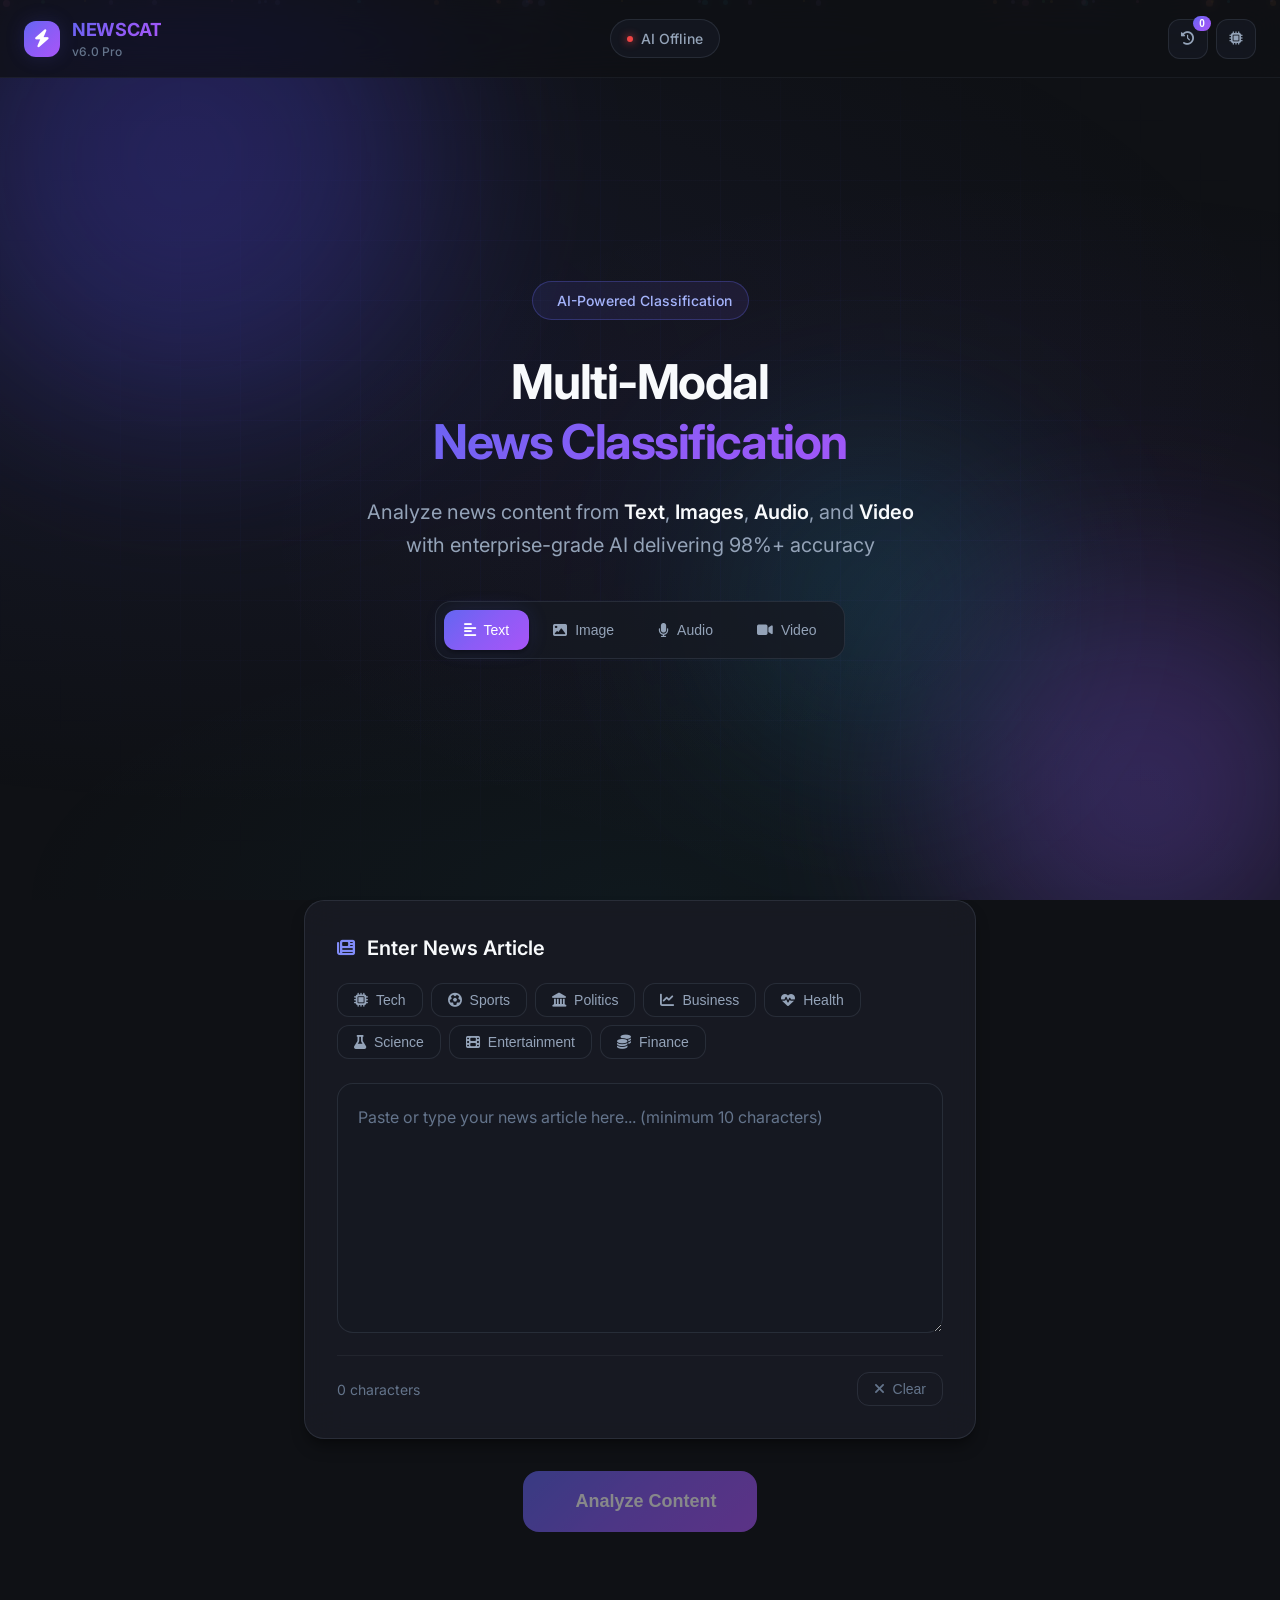
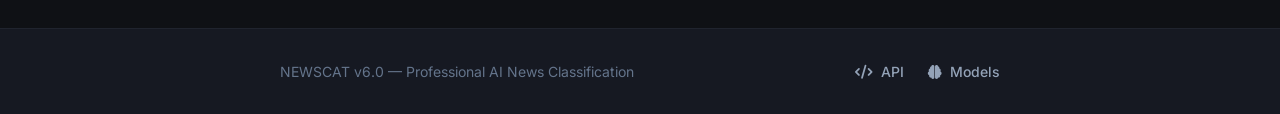
==== commit c7b71832: "adding classifications models performance and improve  website functionalities" ====
--- a/frontend/index.html
+++ b/frontend/index.html
@@ -4,16 +4,14 @@
 <head>
     <meta charset="UTF-8">
     <meta name="viewport" content="width=device-width, initial-scale=1.0">
-    <meta name="description" content="NEWSCAT - Ultra-Fast Multi-Modal AI News Classification System">
+    <meta name="description" content="NEWSCAT - Professional AI-powered Multi-Modal News Classification System">
     <meta name="theme-color" content="#6366f1">
     <title>NEWSCAT | AI News Classification</title>
 
     <!-- Preconnect for performance -->
     <link rel="preconnect" href="https://fonts.googleapis.com">
     <link rel="preconnect" href="https://fonts.gstatic.com" crossorigin>
-    <link
-        href="https://fonts.googleapis.com/css2?family=Inter:wght@400;500;600;700&family=Space+Grotesk:wght@500;600;700&display=swap"
-        rel="stylesheet">
+    <link href="https://fonts.googleapis.com/css2?family=Inter:wght@400;500;600;700&display=swap" rel="stylesheet">
 
     <!-- Font Awesome -->
     <link rel="stylesheet" href="https://cdnjs.cloudflare.com/ajax/libs/font-awesome/6.5.0/css/all.min.css">
@@ -23,18 +21,29 @@
 
     <!-- Favicon -->
     <link rel="icon" type="image/svg+xml"
-        href="data:image/svg+xml,<svg xmlns='http://www.w3.org/2000/svg' viewBox='0 0 100 100'><defs><linearGradient id='g' x1='0%' y1='0%' x2='100%' y2='100%'><stop offset='0%' style='stop-color:%236366f1'/><stop offset='100%' style='stop-color:%23a855f7'/></linearGradient></defs><rect fill='url(%23g)' rx='22' width='100' height='100'/><text x='50%' y='58%' dominant-baseline='middle' text-anchor='middle' font-size='55' font-weight='bold' fill='white'>N</text></svg>">
+        href="data:image/svg+xml,<svg xmlns='http://www.w3.org/2000/svg' viewBox='0 0 100 100'><defs><linearGradient id='g' x1='0%' y1='0%' x2='100%' y2='100%'><stop offset='0%' style='stop-color:%236366f1'/><stop offset='100%' style='stop-color:%238b5cf6'/></linearGradient></defs><rect fill='url(%23g)' rx='22' width='100' height='100'/><text x='50%' y='58%' dominant-baseline='middle' text-anchor='middle' font-size='55' font-weight='bold' fill='white'>N</text></svg>">
 </head>
 
 <body>
+    <!-- SVG Definitions -->
+    <svg width="0" height="0" style="position: absolute;">
+        <defs>
+            <linearGradient id="confidenceGradient" x1="0%" y1="0%" x2="100%" y2="0%">
+                <stop offset="0%" style="stop-color:#6366f1" />
+                <stop offset="50%" style="stop-color:#8b5cf6" />
+                <stop offset="100%" style="stop-color:#a855f7" />
+            </linearGradient>
+        </defs>
+    </svg>
+
     <!-- Animated Background -->
     <div class="bg-container">
         <div class="bg-mesh"></div>
+        <div class="bg-grid"></div>
         <div class="bg-gradient-orbs">
             <div class="gradient-orb orb-1"></div>
             <div class="gradient-orb orb-2"></div>
             <div class="gradient-orb orb-3"></div>
-            <div class="gradient-orb orb-4"></div>
         </div>
         <div class="floating-particles" id="particles"></div>
     </div>
@@ -47,10 +56,10 @@
         <div class="loading-spinner-container">
             <div class="loading-pulse">
                 <i class="fas fa-bolt"
-                    style="font-size: 32px; color: white; position: absolute; top: 50%; left: 50%; transform: translate(-50%, -50%);"></i>
+                    style="font-size: 28px; color: white; position: absolute; top: 50%; left: 50%; transform: translate(-50%, -50%);"></i>
             </div>
             <div class="loading-text" id="loading-text">Analyzing...</div>
-            <div class="loading-subtext" id="loading-subtext">Please wait while we process your content</div>
+            <div class="loading-subtext" id="loading-subtext">Processing your content with AI</div>
             <div class="loading-progress">
                 <div class="loading-progress-bar" id="loading-progress-bar"></div>
             </div>
@@ -65,7 +74,7 @@
     <!-- Main App -->
     <div class="app-wrapper">
         <!-- Navigation -->
-        <nav class="main-nav">
+        <nav class="main-nav" id="main-nav">
             <div class="nav-container">
                 <div class="nav-brand">
                     <div class="brand-logo">
@@ -75,23 +84,24 @@
                     </div>
                     <div class="brand-text">
                         <span class="brand-name">NEWSCAT</span>
-                        <span class="brand-version">v5.0 Ultra</span>
+                        <span class="brand-version">v6.0 Pro</span>
                     </div>
                 </div>
 
                 <div class="nav-status">
                     <div class="status-pill" id="model-status">
-                        <span class="status-indicator"></span>
-                        <span class="status-label">Loading...</span>
+                        <span class="status-indicator loading" id="status-indicator"></span>
+                        <span class="status-label" id="status-label">Initializing...</span>
                     </div>
                 </div>
 
                 <div class="nav-actions">
-                    <button class="nav-btn" onclick="toggleHistory()" title="View History">
+                    <button class="nav-btn" onclick="toggleHistory()" title="View History" aria-label="View History">
                         <i class="fas fa-history"></i>
                         <span class="history-count" id="history-count">0</span>
                     </button>
-                    <button class="nav-btn" onclick="toggleModelInfo()" title="Model Info">
+                    <button class="nav-btn" onclick="toggleModelInfo()" title="Model Information"
+                        aria-label="Model Information">
                         <i class="fas fa-microchip"></i>
                     </button>
                 </div>
@@ -99,10 +109,10 @@
         </nav>
 
         <!-- Model Info Panel -->
-        <div class="info-panel model-info-panel" id="model-info-panel" style="display: none;">
+        <div class="info-panel" id="model-info-panel">
             <div class="info-panel-header">
                 <h3><i class="fas fa-microchip"></i> Model Information</h3>
-                <button class="close-panel-btn" onclick="toggleModelInfo()">
+                <button class="close-panel-btn" onclick="toggleModelInfo()" aria-label="Close panel">
                     <i class="fas fa-times"></i>
                 </button>
             </div>
@@ -118,7 +128,7 @@
                     </div>
                     <div class="info-item">
                         <span class="info-label">Status</span>
-                        <span class="info-value status-badge" id="info-model-status">-</span>
+                        <span class="info-value status-badge status-loading" id="info-model-status">Loading</span>
                     </div>
                     <div class="info-item">
                         <span class="info-label">Categories</span>
@@ -133,7 +143,33 @@
                         <span class="info-value" id="info-accuracy">-</span>
                     </div>
                 </div>
-                <div class="categories-list" id="categories-list"></div>
+
+                <div class="model-capabilities-section">
+                    <h4><i class="fas fa-layer-group"></i> Capabilities</h4>
+                    <div class="model-capabilities" id="model-capabilities">
+                        <div class="capability-item">
+                            <i class="fas fa-font"></i>
+                            <span>Text Analysis</span>
+                        </div>
+                        <div class="capability-item">
+                            <i class="fas fa-image"></i>
+                            <span>Image OCR</span>
+                        </div>
+                        <div class="capability-item">
+                            <i class="fas fa-microphone"></i>
+                            <span>Audio STT</span>
+                        </div>
+                        <div class="capability-item">
+                            <i class="fas fa-video"></i>
+                            <span>Video Processing</span>
+                        </div>
+                    </div>
+                </div>
+
+                <div class="categories-section">
+                    <h4><i class="fas fa-tags"></i> Supported Categories</h4>
+                    <div class="categories-list" id="categories-list"></div>
+                </div>
             </div>
         </div>
 
@@ -142,10 +178,12 @@
             <div class="history-header">
                 <h3><i class="fas fa-history"></i> Classification History</h3>
                 <div class="history-actions">
-                    <button class="history-action-btn" onclick="clearHistory()" title="Clear All">
+                    <button class="history-action-btn" onclick="clearHistory()" title="Clear All"
+                        aria-label="Clear all history">
                         <i class="fas fa-trash"></i>
                     </button>
-                    <button class="history-action-btn" onclick="toggleHistory()" title="Close">
+                    <button class="history-action-btn" onclick="toggleHistory()" title="Close"
+                        aria-label="Close history">
                         <i class="fas fa-times"></i>
                     </button>
                 </div>
@@ -162,34 +200,38 @@
         <section class="hero">
             <div class="hero-content">
                 <div class="hero-badge">
-                    <i class="fas fa-rocket"></i>
-                    <span>Ultra-Fast AI Classification</span>
+                    <i class="fas fa-sparkles"></i>
+                    <span>AI-Powered Classification</span>
                 </div>
                 <h1 class="hero-title">
                     <span class="title-line">Multi-Modal</span>
                     <span class="title-gradient">News Classification</span>
                 </h1>
                 <p class="hero-description">
-                    Analyze news from <strong>Text</strong>, <strong>Images</strong>, <strong>Audio</strong>, and
-                    <strong>Video</strong>
-                    with optimized AI models delivering 98% accuracy in milliseconds
+                    Analyze news content from <strong>Text</strong>, <strong>Images</strong>, <strong>Audio</strong>,
+                    and
+                    <strong>Video</strong> with enterprise-grade AI delivering 98%+ accuracy
                 </p>
 
                 <!-- Input Type Selector -->
-                <div class="input-selector">
-                    <button class="selector-btn active" data-type="text" onclick="switchInputType('text')">
+                <div class="input-selector" role="tablist" aria-label="Input type selection">
+                    <button class="selector-btn active" data-type="text" onclick="switchInputType('text')" role="tab"
+                        aria-selected="true" aria-controls="text-panel">
                         <i class="fas fa-align-left"></i>
                         <span>Text</span>
                     </button>
-                    <button class="selector-btn" data-type="image" onclick="switchInputType('image')">
+                    <button class="selector-btn" data-type="image" onclick="switchInputType('image')" role="tab"
+                        aria-selected="false" aria-controls="image-panel">
                         <i class="fas fa-image"></i>
                         <span>Image</span>
                     </button>
-                    <button class="selector-btn" data-type="audio" onclick="switchInputType('audio')">
+                    <button class="selector-btn" data-type="audio" onclick="switchInputType('audio')" role="tab"
+                        aria-selected="false" aria-controls="audio-panel">
                         <i class="fas fa-microphone"></i>
                         <span>Audio</span>
                     </button>
-                    <button class="selector-btn" data-type="video" onclick="switchInputType('video')">
+                    <button class="selector-btn" data-type="video" onclick="switchInputType('video')" role="tab"
+                        aria-selected="false" aria-controls="video-panel">
                         <i class="fas fa-video"></i>
                         <span>Video</span>
                     </button>
@@ -200,32 +242,40 @@
         <!-- Main Content -->
         <main class="main-content">
             <!-- Text Input Panel -->
-            <div class="input-panel active" id="text-panel">
+            <div class="input-panel active" id="text-panel" role="tabpanel" aria-labelledby="text-tab">
                 <div class="panel-header">
                     <h3><i class="fas fa-newspaper"></i> Enter News Article</h3>
                     <div class="sample-buttons">
-                        <button class="sample-btn" onclick="loadSample('tech')"><i class="fas fa-microchip"></i>
-                            Tech</button>
-                        <button class="sample-btn" onclick="loadSample('sports')"><i class="fas fa-futbol"></i>
-                            Sports</button>
-                        <button class="sample-btn" onclick="loadSample('politics')"><i class="fas fa-landmark"></i>
-                            Politics</button>
-                        <button class="sample-btn" onclick="loadSample('business')"><i class="fas fa-chart-line"></i>
-                            Business</button>
-                        <button class="sample-btn" onclick="loadSample('health')"><i class="fas fa-heartbeat"></i>
-                            Health</button>
-                        <button class="sample-btn" onclick="loadSample('science')"><i class="fas fa-flask"></i>
-                            Science</button>
-                        <button class="sample-btn" onclick="loadSample('entertainment')"><i class="fas fa-film"></i>
-                            Entertainment</button>
-                        <button class="sample-btn" onclick="loadSample('finance')"><i class="fas fa-coins"></i>
-                            Finance</button>
+                        <button class="sample-btn" onclick="loadSample('tech')">
+                            <i class="fas fa-microchip"></i> Tech
+                        </button>
+                        <button class="sample-btn" onclick="loadSample('sports')">
+                            <i class="fas fa-futbol"></i> Sports
+                        </button>
+                        <button class="sample-btn" onclick="loadSample('politics')">
+                            <i class="fas fa-landmark"></i> Politics
+                        </button>
+                        <button class="sample-btn" onclick="loadSample('business')">
+                            <i class="fas fa-chart-line"></i> Business
+                        </button>
+                        <button class="sample-btn" onclick="loadSample('health')">
+                            <i class="fas fa-heartbeat"></i> Health
+                        </button>
+                        <button class="sample-btn" onclick="loadSample('science')">
+                            <i class="fas fa-flask"></i> Science
+                        </button>
+                        <button class="sample-btn" onclick="loadSample('entertainment')">
+                            <i class="fas fa-film"></i> Entertainment
+                        </button>
+                        <button class="sample-btn" onclick="loadSample('finance')">
+                            <i class="fas fa-coins"></i> Finance
+                        </button>
                     </div>
                 </div>
                 <div class="textarea-wrapper">
                     <textarea id="news-text"
-                        placeholder="Paste or type your news article here... (minimum 10 characters)"
-                        rows="8"></textarea>
+                        placeholder="Paste or type your news article here... (minimum 10 characters)" rows="8"
+                        aria-label="News article text"></textarea>
                     <div class="textarea-footer">
                         <span class="char-count"><span id="char-count">0</span> characters</span>
                         <button class="clear-btn" onclick="clearText()">
@@ -236,19 +286,20 @@
             </div>
 
             <!-- Image Input Panel -->
-            <div class="input-panel" id="image-panel">
+            <div class="input-panel" id="image-panel" role="tabpanel" aria-labelledby="image-tab">
                 <div class="panel-header">
                     <h3><i class="fas fa-image"></i> Upload Image</h3>
                 </div>
-                <div class="file-upload-area" id="image-drop-zone">
+                <div class="file-upload-area" id="image-drop-zone"
+                    onclick="document.getElementById('image-input').click()">
                     <input type="file" id="image-input" accept="image/*" style="display: none;"
-                        onchange="handleFileSelect(event, 'image')">
+                        onchange="handleFileSelect(event, 'image')" aria-label="Select image file">
                     <div class="upload-content" id="image-upload-content">
                         <div class="upload-icon-wrapper">
                             <i class="fas fa-cloud-upload-alt"></i>
                         </div>
-                        <p class="upload-title">Drag & drop an image or click to browse</p>
-                        <span class="upload-hint">JPG, PNG, GIF, WebP up to 10MB</span>
+                        <p class="upload-title">Drop an image here or click to browse</p>
+                        <span class="upload-hint">Supports JPG, PNG, GIF, WebP up to 10MB</span>
                         <button class="browse-btn"
                             onclick="event.stopPropagation(); document.getElementById('image-input').click();">
                             <i class="fas fa-folder-open"></i> Browse Files
@@ -256,10 +307,10 @@
                     </div>
                     <div class="file-preview" id="image-preview" style="display: none;">
                         <img id="image-preview-img" src="" alt="Preview">
-                        <div class="file-preview-info">
-                            <span id="image-filename-display"></span>
-                        </div>
-                        <button class="remove-file-btn" onclick="removeFile('image')">
+                        <div class="file-info-details">
+                            <span class="file-name" id="image-filename-display"></span>
+                        </div>
+                        <button class="remove-file-btn" onclick="removeFile('image')" aria-label="Remove file">
                             <i class="fas fa-times"></i>
                         </button>
                     </div>
@@ -267,19 +318,20 @@
             </div>
 
             <!-- Audio Input Panel -->
-            <div class="input-panel" id="audio-panel">
+            <div class="input-panel" id="audio-panel" role="tabpanel" aria-labelledby="audio-tab">
                 <div class="panel-header">
                     <h3><i class="fas fa-microphone"></i> Upload Audio</h3>
                 </div>
-                <div class="file-upload-area" id="audio-drop-zone">
+                <div class="file-upload-area" id="audio-drop-zone"
+                    onclick="document.getElementById('audio-input').click()">
                     <input type="file" id="audio-input" accept="audio/*" style="display: none;"
-                        onchange="handleFileSelect(event, 'audio')">
+                        onchange="handleFileSelect(event, 'audio')" aria-label="Select audio file">
                     <div class="upload-content" id="audio-upload-content">
                         <div class="upload-icon-wrapper audio-icon">
                             <i class="fas fa-music"></i>
                         </div>
-                        <p class="upload-title">Drag & drop an audio file or click to browse</p>
-                        <span class="upload-hint">MP3, WAV, M4A, OGG up to 50MB</span>
+                        <p class="upload-title">Drop an audio file here or click to browse</p>
+                        <span class="upload-hint">Supports MP3, WAV, M4A, OGG up to 50MB</span>
                         <button class="browse-btn"
                             onclick="event.stopPropagation(); document.getElementById('audio-input').click();">
                             <i class="fas fa-folder-open"></i> Browse Files
@@ -293,7 +345,7 @@
                             <span class="file-name" id="audio-filename"></span>
                             <span class="file-size" id="audio-filesize"></span>
                         </div>
-                        <button class="remove-file-btn" onclick="removeFile('audio')">
+                        <button class="remove-file-btn" onclick="removeFile('audio')" aria-label="Remove file">
                             <i class="fas fa-times"></i>
                         </button>
                     </div>
@@ -301,19 +353,20 @@
             </div>
 
             <!-- Video Input Panel -->
-            <div class="input-panel" id="video-panel">
+            <div class="input-panel" id="video-panel" role="tabpanel" aria-labelledby="video-tab">
                 <div class="panel-header">
                     <h3><i class="fas fa-video"></i> Upload Video</h3>
                 </div>
-                <div class="file-upload-area" id="video-drop-zone">
+                <div class="file-upload-area" id="video-drop-zone"
+                    onclick="document.getElementById('video-input').click()">
                     <input type="file" id="video-input" accept="video/*" style="display: none;"
-                        onchange="handleFileSelect(event, 'video')">
+                        onchange="handleFileSelect(event, 'video')" aria-label="Select video file">
                     <div class="upload-content" id="video-upload-content">
                         <div class="upload-icon-wrapper video-icon">
                             <i class="fas fa-film"></i>
                         </div>
-                        <p class="upload-title">Drag & drop a video file or click to browse</p>
-                        <span class="upload-hint">MP4, MOV, AVI, WebM up to 100MB</span>
+                        <p class="upload-title">Drop a video file here or click to browse</p>
+                        <span class="upload-hint">Supports MP4, MOV, AVI, WebM up to 100MB</span>
                         <button class="browse-btn"
                             onclick="event.stopPropagation(); document.getElementById('video-input').click();">
                             <i class="fas fa-folder-open"></i> Browse Files
@@ -327,7 +380,7 @@
                             <span class="file-name" id="video-filename"></span>
                             <span class="file-size" id="video-filesize"></span>
                         </div>
-                        <button class="remove-file-btn" onclick="removeFile('video')">
+                        <button class="remove-file-btn" onclick="removeFile('video')" aria-label="Remove file">
                             <i class="fas fa-times"></i>
                         </button>
                     </div>
@@ -336,20 +389,21 @@
 
             <!-- Analyze Button -->
             <div class="analyze-section">
-                <button class="analyze-btn" id="analyze-btn" onclick="analyzeContent()" disabled>
+                <button class="analyze-btn" id="analyze-btn" onclick="analyzeContent()" disabled
+                    aria-label="Analyze content">
                     <span class="btn-text">
-                        <i class="fas fa-bolt"></i>
-                        Analyze
+                        <i class="fas fa-sparkles"></i>
+                        Analyze Content
                     </span>
                     <span class="btn-loading" style="display: none;">
-                        <i class="fas fa-spinner fa-spin"></i>
+                        <i class="fas fa-circle-notch fa-spin"></i>
                         Processing...
                     </span>
                 </button>
             </div>
 
             <!-- Results Section -->
-            <div class="results-section" id="results-section" style="display: none;">
+            <div class="results-section" id="results-section" style="display: none;" aria-live="polite">
                 <!-- Main Classification Result -->
                 <div class="result-primary-card" id="main-result-card">
                     <div class="result-primary-header">
@@ -359,7 +413,7 @@
                         </div>
                         <div class="result-confidence-display">
                             <div class="confidence-circle" id="confidence-circle">
-                                <svg viewBox="0 0 100 100">
+                                <svg viewBox="0 0 100 100" aria-hidden="true">
                                     <circle class="confidence-bg" cx="50" cy="50" r="45"></circle>
                                     <circle class="confidence-progress" id="confidence-progress" cx="50" cy="50" r="45">
                                     </circle>
@@ -368,28 +422,26 @@
                             </div>
                         </div>
                     </div>
-                    <div class="result-primary-body">
-                        <div class="result-stats-row">
-                            <div class="result-stat-item">
-                                <i class="fas fa-clock"></i>
-                                <div class="stat-info">
-                                    <span class="stat-value" id="result-time">-</span>
-                                    <span class="stat-label">Processing Time</span>
-                                </div>
+                    <div class="result-stats-row">
+                        <div class="result-stat-item">
+                            <i class="fas fa-clock"></i>
+                            <div class="stat-info">
+                                <span class="stat-value" id="result-time">-</span>
+                                <span class="stat-label">Processing Time</span>
                             </div>
-                            <div class="result-stat-item">
-                                <i class="fas fa-microchip"></i>
-                                <div class="stat-info">
-                                    <span class="stat-value" id="result-model">-</span>
-                                    <span class="stat-label">AI Model</span>
-                                </div>
+                        </div>
+                        <div class="result-stat-item">
+                            <i class="fas fa-microchip"></i>
+                            <div class="stat-info">
+                                <span class="stat-value" id="result-model">-</span>
+                                <span class="stat-label">AI Model</span>
                             </div>
-                            <div class="result-stat-item">
-                                <i class="fas fa-file-alt"></i>
-                                <div class="stat-info">
-                                    <span class="stat-value" id="result-input-type">Text</span>
-                                    <span class="stat-label">Input Type</span>
-                                </div>
+                        </div>
+                        <div class="result-stat-item">
+                            <i class="fas fa-file-alt"></i>
+                            <div class="stat-info">
+                                <span class="stat-value" id="result-input-type">Text</span>
+                                <span class="stat-label">Input Type</span>
                             </div>
                         </div>
                     </div>
@@ -398,7 +450,8 @@
                 <!-- Content Summary Section -->
                 <div class="content-summary-section" id="content-summary-section" style="display: none;">
                     <div class="content-summary-header">
-                        <h4><i class="fas fa-align-left"></i> Content Summary</h4>
+                        <i class="fas fa-align-left"></i>
+                        <h4>Content Summary</h4>
                     </div>
                     <div class="content-summary-body">
                         <p class="content-summary-text" id="content-summary-text"></p>
@@ -408,7 +461,8 @@
                 <!-- Predictions Grid -->
                 <div class="predictions-container" id="predictions-container">
                     <div class="predictions-header">
-                        <h4><i class="fas fa-chart-bar"></i> Confidence Breakdown</h4>
+                        <i class="fas fa-chart-bar"></i>
+                        <h4>Confidence Breakdown</h4>
                     </div>
                     <div class="predictions-grid" id="predictions-list"></div>
                 </div>
@@ -416,7 +470,8 @@
                 <!-- Keywords Section -->
                 <div class="keywords-section" id="keywords-section" style="display: none;">
                     <div class="keywords-header">
-                        <h4><i class="fas fa-key"></i> Key Terms Detected</h4>
+                        <i class="fas fa-key"></i>
+                        <h4>Key Terms Detected</h4>
                     </div>
                     <div class="keywords-list" id="keywords-list"></div>
                 </div>
@@ -424,7 +479,8 @@
                 <!-- Analysis Summary -->
                 <div class="analysis-summary" id="analysis-summary">
                     <div class="summary-header">
-                        <h4><i class="fas fa-info-circle"></i> Analysis Summary</h4>
+                        <i class="fas fa-info-circle"></i>
+                        <h4>Analysis Summary</h4>
                     </div>
                     <div class="summary-content" id="summary-content"></div>
                 </div>
@@ -434,10 +490,14 @@
         <!-- Footer -->
         <footer class="main-footer">
             <div class="footer-content">
-                <p>NEWSCAT v5.0 - Optimized Multi-Modal AI Classification</p>
+                <p>NEWSCAT v6.0 &mdash; Professional AI News Classification</p>
                 <div class="footer-links">
-                    <a href="#" onclick="showApiInfo()"><i class="fas fa-code"></i> API</a>
-                    <a href="#" onclick="showModelInfo()"><i class="fas fa-brain"></i> Models</a>
+                    <a href="#" onclick="showApiInfo(); return false;">
+                        <i class="fas fa-code"></i> API
+                    </a>
+                    <a href="#" onclick="showModelInfo(); return false;">
+                        <i class="fas fa-brain"></i> Models
+                    </a>
                 </div>
             </div>
         </footer>
--- a/frontend/css/style.css
+++ b/frontend/css/style.css
@@ -1,130 +1,156 @@
 /* ============================================
-   NEWSCAT v5.0 - Ultra Modern Vibrant Theme
-   Expert-Level CSS with Stunning Visuals
+   NEWSCAT v6.0 - Expert Professional Design
+   Enterprise-grade AI News Classification UI
    ============================================ */
 
 /* ============================================
-   CSS VARIABLES - VIBRANT COLOR PALETTE
+   DESIGN TOKENS - CSS VARIABLES
    ============================================ */
 :root {
-    /* Primary Gradient Colors */
-    --primary-300: #a5b4fc;
-    --primary-400: #818cf8;
-    --primary-500: #6366f1;
-    --primary-600: #4f46e5;
-    --primary-700: #4338ca;
-
-    /* Secondary/Purple Colors */
-    --purple-300: #c4b5fd;
-    --purple-400: #a78bfa;
-    --purple-500: #8b5cf6;
-    --purple-600: #7c3aed;
-    --purple-700: #6d28d9;
-
-    /* Accent/Cyan Colors */
-    --cyan-300: #67e8f9;
-    --cyan-400: #22d3ee;
-    --cyan-500: #06b6d4;
-    --cyan-600: #0891b2;
-
-    /* Accent/Pink Colors */
-    --pink-300: #f9a8d4;
-    --pink-400: #f472b6;
-    --pink-500: #ec4899;
-    --pink-600: #db2777;
-
-    /* Accent/Orange Colors */
-    --orange-300: #fdba74;
-    --orange-400: #fb923c;
-    --orange-500: #f97316;
-    --orange-600: #ea580c;
-
-    /* Success Colors */
-    --success-300: #86efac;
-    --success-400: #4ade80;
-    --success-500: #22c55e;
-    --success-600: #16a34a;
-
-    /* Warning Colors */
-    --warning-300: #fcd34d;
-    --warning-400: #fbbf24;
-    --warning-500: #f59e0b;
-    --warning-600: #d97706;
-
-    /* Error Colors */
-    --error-300: #fca5a5;
-    --error-400: #f87171;
-    --error-500: #ef4444;
-    --error-600: #dc2626;
-
-    /* Neutral Colors */
-    --neutral-100: #f4f4f5;
-    --neutral-200: #e4e4e7;
-    --neutral-300: #d4d4d8;
-    --neutral-400: #a1a1aa;
-    --neutral-500: #71717a;
-    --neutral-600: #52525b;
-    --neutral-700: #3f3f46;
-    --neutral-800: #27272a;
-    --neutral-900: #18181b;
-    --neutral-950: #09090b;
-
-    /* Background */
-    --bg-primary: #030014;
-    --bg-secondary: #0f0728;
-    --bg-tertiary: #1a0a3e;
-    --bg-card: rgba(15, 7, 40, 0.85);
-    --bg-card-hover: rgba(26, 10, 62, 0.95);
-    --bg-glass: rgba(255, 255, 255, 0.03);
-
-    /* Text */
-    --text-primary: #ffffff;
-    --text-secondary: #c4b5fd;
-    --text-tertiary: #a78bfa;
-    --text-muted: #7c3aed;
-
+    /* Core Colors - Professional Slate/Dark Theme */
+    --bg-primary: #0f1115;
+    --bg-secondary: #161922;
+    --bg-tertiary: #1e212b;
+    --bg-elevated: #252a36;
+    --bg-card: rgba(30, 33, 43, 0.6);
+    --bg-card-solid: #1e212b;
+    --bg-input: rgba(22, 25, 34, 0.8);
+    
+    /* Brand Colors - Indigo/Violet Professional */
+    --brand-50: #eef2ff;
+    --brand-100: #e0e7ff;
+    --brand-200: #c7d2fe;
+    --brand-300: #a5b4fc;
+    --brand-400: #818cf8;
+    --brand-500: #6366f1;
+    --brand-600: #4f46e5;
+    --brand-700: #4338ca;
+    --brand-800: #3730a3;
+    --brand-900: #312e81;
+    
+    /* Accent Colors */
+    --accent-cyan: #22d3ee;
+    --accent-teal: #2dd4bf;
+    --accent-emerald: #34d399;
+    --accent-amber: #fbbf24;
+    --accent-orange: #fb923c;
+    --accent-rose: #fb7185;
+    --accent-pink: #f472b6;
+    
+    /* Semantic Colors */
+    --success: #22c55e;
+    --success-light: rgba(34, 197, 94, 0.15);
+    --warning: #f59e0b;
+    --warning-light: rgba(245, 158, 11, 0.15);
+    --error: #ef4444;
+    --error-light: rgba(239, 68, 68, 0.15);
+    --info: #3b82f6;
+    --info-light: rgba(59, 130, 246, 0.15);
+    
+    /* Text Colors - High Contrast */
+    --text-primary: #f8fafc;
+    --text-secondary: #94a3b8;
+    --text-tertiary: #64748b;
+    --text-muted: #475569;
+    --text-inverse: #0f172a;
+    
+    /* Border Colors */
+    --border-subtle: rgba(148, 163, 184, 0.08);
+    --border-default: rgba(148, 163, 184, 0.15);
+    --border-hover: rgba(148, 163, 184, 0.25);
+    --border-focus: rgba(99, 102, 241, 0.5);
+    --border-brand: rgba(99, 102, 241, 0.3);
+    
+    /* Shadows - Subtle and Professional */
+    --shadow-xs: 0 1px 2px rgba(0, 0, 0, 0.3);
+    --shadow-sm: 0 1px 3px rgba(0, 0, 0, 0.4), 0 1px 2px rgba(0, 0, 0, 0.24);
+    --shadow-md: 0 4px 6px -1px rgba(0, 0, 0, 0.4), 0 2px 4px -2px rgba(0, 0, 0, 0.24);
+    --shadow-lg: 0 10px 15px -3px rgba(0, 0, 0, 0.4), 0 4px 6px -4px rgba(0, 0, 0, 0.24);
+    --shadow-xl: 0 20px 25px -5px rgba(0, 0, 0, 0.4), 0 8px 10px -6px rgba(0, 0, 0, 0.24);
+    --shadow-glow: 0 0 20px rgba(99, 102, 241, 0.15);
+    --shadow-glow-strong: 0 0 30px rgba(99, 102, 241, 0.25);
+    
     /* Gradients */
-    --gradient-primary: linear-gradient(135deg, #6366f1 0%, #8b5cf6 35%, #a855f7 65%, #ec4899 100%);
-    --gradient-secondary: linear-gradient(135deg, #06b6d4 0%, #3b82f6 50%, #8b5cf6 100%);
-    --gradient-success: linear-gradient(135deg, #22c55e 0%, #06b6d4 100%);
-    --gradient-rainbow: linear-gradient(135deg, #f97316 0%, #ec4899 25%, #8b5cf6 50%, #06b6d4 75%, #22c55e 100%);
-    --gradient-sunset: linear-gradient(135deg, #f97316 0%, #ec4899 50%, #8b5cf6 100%);
-    --gradient-aurora: linear-gradient(135deg, #06b6d4 0%, #8b5cf6 35%, #ec4899 65%, #f97316 100%);
-    --gradient-neon: linear-gradient(135deg, #22d3ee 0%, #a855f7 50%, #f472b6 100%);
-    --gradient-fire: linear-gradient(135deg, #fbbf24 0%, #f97316 50%, #ef4444 100%);
-    --gradient-ocean: linear-gradient(135deg, #06b6d4 0%, #3b82f6 50%, #8b5cf6 100%);
-
-    /* Shadows */
-    --shadow-sm: 0 2px 8px rgba(139, 92, 246, 0.15);
-    --shadow-md: 0 4px 16px rgba(139, 92, 246, 0.2);
-    --shadow-lg: 0 8px 32px rgba(139, 92, 246, 0.25);
-    --shadow-xl: 0 16px 48px rgba(139, 92, 246, 0.3);
-    --shadow-glow: 0 0 60px rgba(139, 92, 246, 0.4);
-    --shadow-glow-pink: 0 0 60px rgba(236, 72, 153, 0.4);
-    --shadow-glow-cyan: 0 0 60px rgba(6, 182, 212, 0.4);
-    --shadow-inner: inset 0 2px 4px rgba(0, 0, 0, 0.3);
-
-    /* Border Radius */
-    --radius-sm: 8px;
-    --radius-md: 12px;
-    --radius-lg: 20px;
-    --radius-xl: 28px;
-    --radius-2xl: 36px;
+    --gradient-brand: linear-gradient(135deg, #6366f1 0%, #8b5cf6 50%, #a855f7 100%);
+    --gradient-brand-subtle: linear-gradient(135deg, rgba(99, 102, 241, 0.1) 0%, rgba(139, 92, 246, 0.1) 100%);
+    --gradient-surface: linear-gradient(180deg, rgba(30, 33, 43, 0.8) 0%, rgba(22, 25, 34, 0.9) 100%);
+    --gradient-mesh: 
+        radial-gradient(ellipse 80% 50% at 20% 40%, rgba(99, 102, 241, 0.08), transparent),
+        radial-gradient(ellipse 60% 40% at 80% 60%, rgba(139, 92, 246, 0.06), transparent),
+        radial-gradient(ellipse 50% 30% at 50% 100%, rgba(34, 211, 238, 0.04), transparent);
+    
+    /* Typography */
+    --font-sans: 'Inter', -apple-system, BlinkMacSystemFont, 'Segoe UI', Roboto, sans-serif;
+    --font-display: 'Inter', -apple-system, BlinkMacSystemFont, sans-serif;
+    --font-mono: 'JetBrains Mono', 'Fira Code', monospace;
+    
+    /* Font Sizes - Perfect Fourth Scale (1.333) */
+    --text-xs: 0.75rem;
+    --text-sm: 0.875rem;
+    --text-base: 1rem;
+    --text-lg: 1.125rem;
+    --text-xl: 1.25rem;
+    --text-2xl: 1.5rem;
+    --text-3xl: 1.875rem;
+    --text-4xl: 2.25rem;
+    --text-5xl: 3rem;
+    
+    /* Line Heights */
+    --leading-none: 1;
+    --leading-tight: 1.25;
+    --leading-snug: 1.375;
+    --leading-normal: 1.5;
+    --leading-relaxed: 1.625;
+    
+    /* Font Weights */
+    --font-normal: 400;
+    --font-medium: 500;
+    --font-semibold: 600;
+    --font-bold: 700;
+    
+    /* Spacing - 4px Base */
+    --space-0: 0;
+    --space-1: 0.25rem;
+    --space-2: 0.5rem;
+    --space-3: 0.75rem;
+    --space-4: 1rem;
+    --space-5: 1.25rem;
+    --space-6: 1.5rem;
+    --space-8: 2rem;
+    --space-10: 2.5rem;
+    --space-12: 3rem;
+    --space-16: 4rem;
+    --space-20: 5rem;
+    --space-24: 6rem;
+    
+    /* Radii */
+    --radius-sm: 6px;
+    --radius-md: 8px;
+    --radius-lg: 12px;
+    --radius-xl: 16px;
+    --radius-2xl: 20px;
+    --radius-3xl: 24px;
     --radius-full: 9999px;
-
-    /* Typography */
-    --font-sans: 'Inter', -apple-system, BlinkMacSystemFont, 'Segoe UI', sans-serif;
-    --font-display: 'Space Grotesk', sans-serif;
-
+    
     /* Transitions */
-    --transition-fast: 150ms cubic-bezier(0.4, 0, 0.2, 1);
-    --transition-base: 250ms cubic-bezier(0.4, 0, 0.2, 1);
-    --transition-slow: 400ms cubic-bezier(0.4, 0, 0.2, 1);
-    --transition-bounce: 500ms cubic-bezier(0.34, 1.56, 0.64, 1);
+    --duration-instant: 0ms;
+    --duration-fast: 150ms;
+    --duration-normal: 250ms;
+    --duration-slow: 350ms;
+    --ease-out: cubic-bezier(0, 0, 0.2, 1);
+    --ease-in-out: cubic-bezier(0.4, 0, 0.2, 1);
+    --ease-spring: cubic-bezier(0.34, 1.56, 0.64, 1);
+    
+    /* Z-Index Scale */
+    --z-dropdown: 100;
+    --z-sticky: 200;
+    --z-modal: 300;
+    --z-tooltip: 400;
+    --z-toast: 500;
 }
 
 /* ============================================
-   RESET & BASE
+   RESET & BASE STYLES
    ============================================ */
 *,
 *::before,
@@ -142,39 +168,47 @@
 
 body {
     font-family: var(--font-sans);
-    font-size: 15px;
-    line-height: 1.6;
+    font-size: var(--text-base);
+    line-height: var(--leading-normal);
     color: var(--text-primary);
     background: var(--bg-primary);
     min-height: 100vh;
     overflow-x: hidden;
 }
 
-/* Custom Scrollbar */
-::-webkit-scrollbar {
-    width: 10px;
-    height: 10px;
-}
-
-::-webkit-scrollbar-track {
-    background: var(--bg-secondary);
-    border-radius: var(--radius-full);
-}
-
-::-webkit-scrollbar-thumb {
-    background: linear-gradient(180deg, var(--purple-500), var(--pink-500));
-    border-radius: var(--radius-full);
-    border: 2px solid var(--bg-secondary);
-}
-
-::-webkit-scrollbar-thumb:hover {
-    background: linear-gradient(180deg, var(--purple-400), var(--pink-400));
-}
-
 /* Selection */
 ::selection {
-    background: rgba(139, 92, 246, 0.4);
-    color: white;
+    background: rgba(99, 102, 241, 0.3);
+    color: var(--text-primary);
+}
+
+/* Scrollbar - Minimal */
+::-webkit-scrollbar {
+    width: 8px;
+    height: 8px;
+}
+
+::-webkit-scrollbar-track {
+    background: transparent;
+}
+
+::-webkit-scrollbar-thumb {
+    background: var(--border-default);
+    border-radius: var(--radius-full);
+    border: 2px solid transparent;
+    background-clip: padding-box;
+}
+
+::-webkit-scrollbar-thumb:hover {
+    background: var(--border-hover);
+    border: 2px solid transparent;
+    background-clip: padding-box;
+}
+
+/* Focus Visible */
+:focus-visible {
+    outline: 2px solid var(--brand-500);
+    outline-offset: 2px;
 }
 
 /* ============================================
@@ -182,26 +216,45 @@
    ============================================ */
 .bg-container {
     position: fixed;
-    inset: 0;
+    top: 0;
+    left: 0;
+    width: 100%;
+    height: 100%;
     z-index: -1;
+    background: var(--bg-primary);
     overflow: hidden;
-    background: linear-gradient(135deg, var(--bg-primary) 0%, var(--bg-secondary) 50%, var(--bg-tertiary) 100%);
 }
 
 .bg-mesh {
     position: absolute;
-    inset: 0;
-    background:
-        radial-gradient(ellipse at 10% 10%, rgba(99, 102, 241, 0.15) 0%, transparent 40%),
-        radial-gradient(ellipse at 90% 20%, rgba(168, 85, 247, 0.12) 0%, transparent 40%),
-        radial-gradient(ellipse at 30% 80%, rgba(236, 72, 153, 0.1) 0%, transparent 40%),
-        radial-gradient(ellipse at 70% 70%, rgba(6, 182, 212, 0.08) 0%, transparent 40%),
-        radial-gradient(ellipse at 50% 50%, rgba(249, 115, 22, 0.05) 0%, transparent 60%);
+    top: 0;
+    left: 0;
+    width: 100%;
+    height: 100%;
+    background: var(--gradient-mesh);
+    opacity: 1;
+}
+
+.bg-grid {
+    position: absolute;
+    top: 0;
+    left: 0;
+    width: 100%;
+    height: 100%;
+    background-image: 
+        linear-gradient(rgba(99, 102, 241, 0.03) 1px, transparent 1px),
+        linear-gradient(90deg, rgba(99, 102, 241, 0.03) 1px, transparent 1px);
+    background-size: 60px 60px;
+    mask-image: radial-gradient(ellipse at center, black 40%, transparent 80%);
+    -webkit-mask-image: radial-gradient(ellipse at center, black 40%, transparent 80%);
 }
 
 .bg-gradient-orbs {
     position: absolute;
-    inset: 0;
+    top: 0;
+    left: 0;
+    width: 100%;
+    height: 100%;
     pointer-events: none;
 }
 
@@ -209,101 +262,88 @@
     position: absolute;
     border-radius: 50%;
     filter: blur(100px);
-    opacity: 0.5;
-    animation: floatOrb 25s ease-in-out infinite;
+    opacity: 0.3;
+    animation: orbFloat 20s ease-in-out infinite;
 }
 
 .orb-1 {
-    width: 700px;
-    height: 700px;
-    background: radial-gradient(circle, rgba(99, 102, 241, 0.4) 0%, transparent 70%);
-    top: -250px;
-    left: -200px;
-    animation-delay: 0s;
-}
-
-.orb-2 {
-    width: 600px;
-    height: 600px;
-    background: radial-gradient(circle, rgba(168, 85, 247, 0.35) 0%, transparent 70%);
-    bottom: -200px;
-    right: -150px;
-    animation-delay: -8s;
-}
-
-.orb-3 {
     width: 500px;
     height: 500px;
-    background: radial-gradient(circle, rgba(236, 72, 153, 0.3) 0%, transparent 70%);
-    top: 40%;
-    left: 60%;
-    animation-delay: -16s;
-}
-
-.orb-4 {
+    background: var(--brand-600);
+    top: -10%;
+    left: -5%;
+    animation-delay: 0s;
+}
+
+.orb-2 {
     width: 400px;
     height: 400px;
-    background: radial-gradient(circle, rgba(6, 182, 212, 0.25) 0%, transparent 70%);
-    top: 20%;
+    background: #8b5cf6;
+    bottom: -10%;
+    right: -5%;
+    animation-delay: -7s;
+}
+
+.orb-3 {
+    width: 300px;
+    height: 300px;
+    background: var(--accent-cyan);
+    top: 50%;
     right: 20%;
-    animation-delay: -12s;
-}
-
-@keyframes floatOrb {
-
-    0%,
-    100% {
-        transform: translate(0, 0) scale(1) rotate(0deg);
-    }
-
+    opacity: 0.15;
+    animation-delay: -14s;
+}
+
+@keyframes orbFloat {
+    0%, 100% {
+        transform: translate(0, 0) scale(1);
+    }
     25% {
-        transform: translate(50px, -30px) scale(1.1) rotate(5deg);
-    }
-
+        transform: translate(30px, -30px) scale(1.05);
+    }
     50% {
-        transform: translate(-30px, 50px) scale(0.95) rotate(-5deg);
-    }
-
+        transform: translate(-20px, -50px) scale(1);
+    }
     75% {
-        transform: translate(-50px, -20px) scale(1.05) rotate(3deg);
-    }
-}
-
-/* Floating Particles */
+        transform: translate(-40px, -20px) scale(0.95);
+    }
+}
+
+/* Particles */
 .floating-particles {
-    position: absolute;
-    inset: 0;
+    position: fixed;
+    top: 0;
+    left: 0;
+    width: 100%;
+    height: 100%;
+    z-index: -1;
+    pointer-events: none;
     overflow: hidden;
-    pointer-events: none;
 }
 
 .particle {
     position: absolute;
-    width: 4px;
-    height: 4px;
-    background: var(--purple-400);
+    width: 3px;
+    height: 3px;
+    background: var(--brand-400);
     border-radius: 50%;
-    opacity: 0.6;
-    animation: floatParticle 15s linear infinite;
-    box-shadow: 0 0 10px var(--purple-400), 0 0 20px var(--purple-500);
-}
-
-@keyframes floatParticle {
+    opacity: 0.4;
+    animation: particleFloat 25s linear infinite;
+}
+
+@keyframes particleFloat {
     0% {
-        transform: translateY(100vh) rotate(0deg);
+        transform: translateY(100vh) translateX(0);
         opacity: 0;
     }
-
-    10% {
-        opacity: 0.6;
-    }
-
-    90% {
-        opacity: 0.6;
-    }
-
+    5% {
+        opacity: 0.4;
+    }
+    95% {
+        opacity: 0.4;
+    }
     100% {
-        transform: translateY(-100vh) rotate(720deg);
+        transform: translateY(-100vh) translateX(50px);
         opacity: 0;
     }
 }
@@ -315,96 +355,64 @@
     min-height: 100vh;
     display: flex;
     flex-direction: column;
-    position: relative;
 }
 
 /* ============================================
    NAVIGATION
    ============================================ */
 .main-nav {
-    position: sticky;
+    position: fixed;
     top: 0;
-    z-index: 100;
-    background: rgba(3, 0, 20, 0.7);
-    backdrop-filter: blur(24px) saturate(180%);
-    -webkit-backdrop-filter: blur(24px) saturate(180%);
-    border-bottom: 1px solid rgba(139, 92, 246, 0.15);
-    padding: 16px 32px;
-    box-shadow: var(--shadow-lg);
+    left: 0;
+    right: 0;
+    z-index: var(--z-sticky);
+    background: rgba(15, 17, 21, 0.8);
+    backdrop-filter: blur(20px) saturate(180%);
+    -webkit-backdrop-filter: blur(20px) saturate(180%);
+    border-bottom: 1px solid var(--border-subtle);
+    padding: var(--space-4) var(--space-6);
+    transition: all var(--duration-normal) var(--ease-out);
+}
+
+.main-nav.scrolled {
+    padding: var(--space-3) var(--space-6);
+    background: rgba(15, 17, 21, 0.95);
 }
 
 .nav-container {
     max-width: 1400px;
     margin: 0 auto;
     display: flex;
-    align-items: center;
     justify-content: space-between;
-    gap: 24px;
-}
-
+    align-items: center;
+}
+
+/* Brand */
 .nav-brand {
     display: flex;
     align-items: center;
-    gap: 14px;
+    gap: var(--space-3);
 }
 
 .brand-logo {
-    width: 48px;
-    height: 48px;
-    background: var(--gradient-primary);
+    width: 36px;
+    height: 36px;
+    background: var(--gradient-brand);
     border-radius: var(--radius-lg);
     display: flex;
     align-items: center;
     justify-content: center;
     box-shadow: var(--shadow-glow);
-    position: relative;
-    overflow: hidden;
-    animation: logoGlow 3s ease-in-out infinite;
-}
-
-.brand-logo::before {
-    content: '';
-    position: absolute;
-    inset: -2px;
-    background: var(--gradient-rainbow);
-    border-radius: inherit;
-    z-index: -1;
-    opacity: 0;
-    animation: logoBorder 4s linear infinite;
-}
-
-@keyframes logoGlow {
-
-    0%,
-    100% {
-        box-shadow: 0 0 30px rgba(139, 92, 246, 0.5);
-    }
-
-    50% {
-        box-shadow: 0 0 50px rgba(236, 72, 153, 0.6);
-    }
-}
-
-@keyframes logoBorder {
-    0% {
-        opacity: 0.5;
-        transform: rotate(0deg);
-    }
-
-    50% {
-        opacity: 0.8;
-    }
-
-    100% {
-        opacity: 0.5;
-        transform: rotate(360deg);
-    }
+    transition: transform var(--duration-fast) var(--ease-spring);
+}
+
+.brand-logo:hover {
+    transform: scale(1.05) rotate(-3deg);
 }
 
 .logo-inner {
-    font-size: 20px;
     color: white;
-    text-shadow: 0 2px 10px rgba(0, 0, 0, 0.3);
+    font-size: var(--text-lg);
 }
 
 .brand-text {
@@ -413,316 +421,610 @@
 }
 
 .brand-name {
-    font-family: var(--font-display);
-    font-size: 24px;
-    font-weight: 700;
-    background: var(--gradient-primary);
+    font-size: var(--text-lg);
+    font-weight: var(--font-bold);
+    background: var(--gradient-brand);
     -webkit-background-clip: text;
     -webkit-text-fill-color: transparent;
     background-clip: text;
-    letter-spacing: -0.5px;
+    letter-spacing: -0.02em;
 }
 
 .brand-version {
-    font-size: 11px;
+    font-size: var(--text-xs);
     color: var(--text-tertiary);
-    font-weight: 600;
-    letter-spacing: 0.5px;
-}
-
+    font-weight: var(--font-medium);
+}
+
+/* Status */
 .nav-status {
-    flex: 1;
-    display: flex;
+    display: flex;
+    align-items: center;
+}
+
+.status-pill {
+    display: flex;
+    align-items: center;
+    gap: var(--space-2);
+    padding: var(--space-2) var(--space-4);
+    background: var(--bg-input);
+    border: 1px solid var(--border-default);
+    border-radius: var(--radius-full);
+    font-size: var(--text-sm);
+    transition: all var(--duration-fast) var(--ease-out);
+}
+
+.status-pill:hover {
+    border-color: var(--border-hover);
+}
+
+.status-indicator {
+    width: 6px;
+    height: 6px;
+    border-radius: 50%;
+    background: var(--success);
+    box-shadow: 0 0 8px var(--success);
+    animation: pulse 2s ease-in-out infinite;
+}
+
+.status-indicator.offline {
+    background: var(--error);
+    box-shadow: 0 0 8px var(--error);
+    animation: none;
+}
+
+.status-indicator.loading {
+    background: var(--warning);
+    box-shadow: 0 0 8px var(--warning);
+    animation: pulse 1s ease-in-out infinite;
+}
+
+@keyframes pulse {
+    0%, 100% { opacity: 1; }
+    50% { opacity: 0.5; }
+}
+
+.status-label {
+    color: var(--text-secondary);
+    font-weight: var(--font-medium);
+}
+
+.status-label.ready {
+    color: var(--success);
+}
+
+/* Nav Actions */
+.nav-actions {
+    display: flex;
+    gap: var(--space-2);
+}
+
+.nav-btn {
+    width: 40px;
+    height: 40px;
+    border: 1px solid var(--border-default);
+    background: var(--bg-input);
+    color: var(--text-secondary);
+    border-radius: var(--radius-lg);
+    cursor: pointer;
+    display: flex;
+    align-items: center;
     justify-content: center;
-}
-
-.status-pill {
-    display: inline-flex;
-    align-items: center;
-    gap: 10px;
-    padding: 10px 20px;
-    background: rgba(34, 197, 94, 0.1);
-    border: 1px solid rgba(34, 197, 94, 0.3);
+    transition: all var(--duration-fast) var(--ease-out);
+    position: relative;
+}
+
+.nav-btn:hover {
+    border-color: var(--border-hover);
+    color: var(--text-primary);
+    background: var(--bg-elevated);
+    transform: translateY(-1px);
+}
+
+.nav-btn:active {
+    transform: translateY(0);
+}
+
+.history-count {
+    position: absolute;
+    top: -4px;
+    right: -4px;
+    background: var(--gradient-brand);
+    color: white;
+    font-size: 10px;
+    font-weight: var(--font-bold);
+    padding: 2px 6px;
     border-radius: var(--radius-full);
-    font-size: 13px;
-    font-weight: 500;
-    color: var(--success-400);
-    backdrop-filter: blur(10px);
-    transition: all var(--transition-base);
-}
-
-.status-pill:hover {
-    background: rgba(34, 197, 94, 0.15);
-    border-color: rgba(34, 197, 94, 0.5);
-    box-shadow: 0 0 20px rgba(34, 197, 94, 0.2);
-}
-
-.status-indicator {
-    width: 10px;
-    height: 10px;
-    background: var(--success-400);
-    border-radius: 50%;
-    animation: statusPulse 2s ease-in-out infinite;
-    box-shadow: 0 0 10px var(--success-400);
-}
-
-@keyframes statusPulse {
-
-    0%,
-    100% {
-        opacity: 1;
-        transform: scale(1);
-        box-shadow: 0 0 10px var(--success-400);
-    }
-
-    50% {
-        opacity: 0.6;
-        transform: scale(0.85);
-        box-shadow: 0 0 20px var(--success-400);
-    }
-}
-
-.nav-stats {
-    display: flex;
-    align-items: center;
-    gap: 20px;
-}
-
-.nav-stat {
+    min-width: 18px;
+    text-align: center;
+}
+
+/* ============================================
+   INFO PANEL (Model Info)
+   ============================================ */
+.info-panel {
+    position: fixed;
+    top: 80px;
+    right: var(--space-6);
+    width: 400px;
+    max-height: calc(100vh - 100px);
+    background: var(--bg-card);
+    backdrop-filter: blur(20px) saturate(180%);
+    -webkit-backdrop-filter: blur(20px) saturate(180%);
+    border: 1px solid var(--border-default);
+    border-radius: var(--radius-2xl);
+    padding: var(--space-6);
+    z-index: var(--z-modal);
+    overflow-y: auto;
+    box-shadow: var(--shadow-xl);
+    opacity: 0;
+    visibility: hidden;
+    transform: translateY(-10px) scale(0.98);
+    transition: all var(--duration-normal) var(--ease-out);
+}
+
+.info-panel.active {
+    opacity: 1;
+    visibility: visible;
+    transform: translateY(0) scale(1);
+}
+
+.info-panel-header {
+    display: flex;
+    justify-content: space-between;
+    align-items: center;
+    margin-bottom: var(--space-6);
+    padding-bottom: var(--space-4);
+    border-bottom: 1px solid var(--border-subtle);
+}
+
+.info-panel-header h3 {
+    display: flex;
+    align-items: center;
+    gap: var(--space-2);
+    font-size: var(--text-lg);
+    font-weight: var(--font-semibold);
+    color: var(--text-primary);
+}
+
+.info-panel-header h3 i {
+    color: var(--brand-400);
+}
+
+.close-panel-btn {
+    width: 32px;
+    height: 32px;
+    border: none;
+    background: var(--bg-input);
+    color: var(--text-tertiary);
+    border-radius: var(--radius-md);
+    cursor: pointer;
+    display: flex;
+    align-items: center;
+    justify-content: center;
+    transition: all var(--duration-fast) var(--ease-out);
+}
+
+.close-panel-btn:hover {
+    background: var(--error-light);
+    color: var(--error);
+}
+
+.info-grid {
+    display: grid;
+    grid-template-columns: 1fr 1fr;
+    gap: var(--space-4);
+    margin-bottom: var(--space-6);
+}
+
+.info-item {
     display: flex;
     flex-direction: column;
-    align-items: center;
-    gap: 4px;
-    padding: 8px 16px;
-    background: var(--bg-glass);
-    border-radius: var(--radius-md);
-    border: 1px solid rgba(139, 92, 246, 0.1);
-    transition: all var(--transition-base);
-}
-
-.nav-stat:hover {
-    background: rgba(139, 92, 246, 0.1);
-    border-color: rgba(139, 92, 246, 0.3);
-    transform: translateY(-2px);
-}
-
-.nav-stat-value {
-    font-family: var(--font-display);
-    font-size: 18px;
-    font-weight: 700;
-    background: var(--gradient-neon);
-    -webkit-background-clip: text;
-    -webkit-text-fill-color: transparent;
-    background-clip: text;
-}
-
-.nav-stat-label {
-    font-size: 10px;
+    gap: var(--space-1);
+    padding: var(--space-3);
+    background: var(--bg-input);
+    border-radius: var(--radius-lg);
+    border: 1px solid var(--border-subtle);
+}
+
+.info-label {
+    font-size: var(--text-xs);
     color: var(--text-tertiary);
     text-transform: uppercase;
-    letter-spacing: 1px;
-    font-weight: 600;
-}
-
-.nav-stat-divider {
-    width: 1px;
-    height: 40px;
-    background: linear-gradient(180deg, transparent, var(--purple-500), transparent);
+    letter-spacing: 0.05em;
+    font-weight: var(--font-medium);
+}
+
+.info-value {
+    font-size: var(--text-sm);
+    font-weight: var(--font-semibold);
+    color: var(--text-primary);
+}
+
+.status-badge {
+    display: inline-flex;
+    align-items: center;
+    gap: var(--space-1);
+    padding: var(--space-1) var(--space-3);
+    border-radius: var(--radius-full);
+    font-size: var(--text-xs);
+    font-weight: var(--font-semibold);
+}
+
+.status-badge::before {
+    content: '';
+    width: 5px;
+    height: 5px;
+    border-radius: 50%;
+}
+
+.status-ready {
+    background: var(--success-light);
+    color: var(--success);
+}
+
+.status-ready::before {
+    background: var(--success);
+}
+
+.status-loading {
+    background: var(--warning-light);
+    color: var(--warning);
+}
+
+.status-loading::before {
+    background: var(--warning);
+}
+
+.model-capabilities-section,
+.categories-section {
+    margin-top: var(--space-6);
+}
+
+.model-capabilities-section h4,
+.categories-section h4 {
+    font-size: var(--text-sm);
+    font-weight: var(--font-semibold);
+    color: var(--text-secondary);
+    margin-bottom: var(--space-4);
+    display: flex;
+    align-items: center;
+    gap: var(--space-2);
+}
+
+.model-capabilities-section h4 i,
+.categories-section h4 i {
+    color: var(--brand-400);
+}
+
+.model-capabilities {
+    display: grid;
+    grid-template-columns: repeat(2, 1fr);
+    gap: var(--space-3);
+}
+
+.capability-item {
+    display: flex;
+    align-items: center;
+    gap: var(--space-3);
+    padding: var(--space-3);
+    background: var(--bg-input);
+    border-radius: var(--radius-lg);
+    font-size: var(--text-sm);
+    color: var(--text-secondary);
+    border: 1px solid var(--border-subtle);
+    transition: all var(--duration-fast) var(--ease-out);
+}
+
+.capability-item:hover {
+    border-color: var(--border-hover);
+    background: var(--bg-elevated);
+}
+
+.capability-item i {
+    color: var(--brand-400);
+    font-size: var(--text-base);
+}
+
+.categories-list {
+    display: flex;
+    flex-wrap: wrap;
+    gap: var(--space-2);
+}
+
+.category-tag {
+    padding: var(--space-2) var(--space-3);
+    background: var(--bg-input);
+    border: 1px solid var(--border-subtle);
+    border-radius: var(--radius-full);
+    font-size: var(--text-xs);
+    color: var(--text-secondary);
+    transition: all var(--duration-fast) var(--ease-out);
+}
+
+.category-tag:hover {
+    border-color: var(--brand-500);
+    color: var(--brand-400);
+    background: var(--gradient-brand-subtle);
+}
+
+/* ============================================
+   HISTORY SIDEBAR
+   ============================================ */
+.history-sidebar {
+    position: fixed;
+    top: 80px;
+    right: -420px;
+    width: 400px;
+    height: calc(100vh - 100px);
+    background: var(--bg-card);
+    backdrop-filter: blur(20px) saturate(180%);
+    -webkit-backdrop-filter: blur(20px) saturate(180%);
+    border: 1px solid var(--border-default);
+    border-radius: var(--radius-2xl) 0 0 var(--radius-2xl);
+    z-index: var(--z-modal);
+    display: flex;
+    flex-direction: column;
+    box-shadow: var(--shadow-xl);
+    transition: right var(--duration-normal) var(--ease-out);
+}
+
+.history-sidebar.open {
+    right: 0;
+}
+
+.history-header {
+    display: flex;
+    justify-content: space-between;
+    align-items: center;
+    padding: var(--space-6);
+    border-bottom: 1px solid var(--border-subtle);
+}
+
+.history-header h3 {
+    display: flex;
+    align-items: center;
+    gap: var(--space-2);
+    font-size: var(--text-lg);
+    font-weight: var(--font-semibold);
+}
+
+.history-header h3 i {
+    color: var(--brand-400);
+}
+
+.history-actions {
+    display: flex;
+    gap: var(--space-2);
+}
+
+.history-action-btn {
+    width: 36px;
+    height: 36px;
+    border: 1px solid var(--border-default);
+    background: var(--bg-input);
+    color: var(--text-secondary);
+    border-radius: var(--radius-md);
+    cursor: pointer;
+    display: flex;
+    align-items: center;
+    justify-content: center;
+    transition: all var(--duration-fast) var(--ease-out);
+}
+
+.history-action-btn:hover {
+    border-color: var(--border-hover);
+    color: var(--text-primary);
+    background: var(--bg-elevated);
+}
+
+.history-action-btn:hover i.fa-trash {
+    color: var(--error);
+}
+
+.history-content {
+    flex: 1;
+    overflow-y: auto;
+    padding: var(--space-4);
+}
+
+.history-empty {
+    display: flex;
+    flex-direction: column;
+    align-items: center;
+    justify-content: center;
+    height: 200px;
+    color: var(--text-tertiary);
+    text-align: center;
+    gap: var(--space-4);
+}
+
+.history-empty i {
+    font-size: 3rem;
+    opacity: 0.3;
+}
+
+.history-item {
+    padding: var(--space-4);
+    background: var(--bg-input);
+    border: 1px solid var(--border-subtle);
+    border-radius: var(--radius-xl);
+    margin-bottom: var(--space-3);
+    cursor: pointer;
+    transition: all var(--duration-fast) var(--ease-out);
+}
+
+.history-item:hover {
+    border-color: var(--border-hover);
+    background: var(--bg-elevated);
+    transform: translateX(-4px);
+}
+
+.history-item-header {
+    display: flex;
+    justify-content: space-between;
+    align-items: center;
+    margin-bottom: var(--space-3);
+}
+
+.history-item-category {
+    display: flex;
+    align-items: center;
+    gap: var(--space-2);
+    font-weight: var(--font-semibold);
+    font-size: var(--text-sm);
+}
+
+.history-item-time {
+    font-size: var(--text-xs);
+    color: var(--text-tertiary);
+}
+
+.history-item-text {
+    font-size: var(--text-sm);
+    color: var(--text-secondary);
+    white-space: nowrap;
+    overflow: hidden;
+    text-overflow: ellipsis;
+    margin-bottom: var(--space-3);
+}
+
+.history-item-footer {
+    display: flex;
+    justify-content: space-between;
+    align-items: center;
+    font-size: var(--text-xs);
+    color: var(--text-tertiary);
+}
+
+.history-confidence {
+    display: flex;
+    align-items: center;
+    gap: var(--space-1);
+    padding: var(--space-1) var(--space-2);
+    background: var(--success-light);
+    color: var(--success);
+    border-radius: var(--radius-full);
+    font-weight: var(--font-semibold);
 }
 
 /* ============================================
    HERO SECTION
    ============================================ */
 .hero {
-    padding: 60px 32px 40px;
+    min-height: 100vh;
+    display: flex;
+    flex-direction: column;
+    justify-content: center;
+    align-items: center;
     text-align: center;
+    padding: 120px var(--space-6) 80px;
     position: relative;
 }
 
 .hero-content {
-    max-width: 900px;
-    margin: 0 auto;
+    max-width: 800px;
+    z-index: 1;
 }
 
 .hero-badge {
     display: inline-flex;
     align-items: center;
-    gap: 10px;
-    padding: 10px 20px;
-    background: linear-gradient(135deg, rgba(99, 102, 241, 0.15), rgba(168, 85, 247, 0.15));
-    border: 1px solid rgba(139, 92, 246, 0.3);
+    gap: var(--space-2);
+    padding: var(--space-2) var(--space-4);
+    background: var(--gradient-brand-subtle);
+    border: 1px solid var(--border-brand);
     border-radius: var(--radius-full);
-    font-size: 14px;
-    font-weight: 600;
-    color: var(--purple-300);
-    margin-bottom: 28px;
-    backdrop-filter: blur(10px);
-    animation: badgeFloat 3s ease-in-out infinite;
-    box-shadow: 0 0 30px rgba(139, 92, 246, 0.2);
-}
-
-@keyframes badgeFloat {
-
-    0%,
-    100% {
-        transform: translateY(0);
-    }
-
-    50% {
-        transform: translateY(-5px);
-    }
+    font-size: var(--text-sm);
+    color: var(--brand-300);
+    margin-bottom: var(--space-8);
+    font-weight: var(--font-medium);
 }
 
 .hero-badge i {
-    font-size: 14px;
-    animation: rocketBounce 1s ease-in-out infinite;
-}
-
-@keyframes rocketBounce {
-
-    0%,
-    100% {
-        transform: translateY(0) rotate(-45deg);
-    }
-
-    50% {
-        transform: translateY(-3px) rotate(-45deg);
-    }
+    color: var(--brand-400);
 }
 
 .hero-title {
-    font-family: var(--font-display);
-    font-size: clamp(36px, 8vw, 72px);
-    font-weight: 700;
-    line-height: 1.1;
-    margin-bottom: 20px;
-    letter-spacing: -2px;
+    font-size: var(--text-5xl);
+    font-weight: var(--font-bold);
+    line-height: var(--leading-tight);
+    margin-bottom: var(--space-6);
+    letter-spacing: -0.03em;
 }
 
 .title-line {
     display: block;
     color: var(--text-primary);
-    text-shadow: 0 4px 30px rgba(139, 92, 246, 0.3);
 }
 
 .title-gradient {
     display: block;
-    background: var(--gradient-aurora);
+    background: var(--gradient-brand);
     -webkit-background-clip: text;
     -webkit-text-fill-color: transparent;
     background-clip: text;
-    animation: gradientShift 5s ease-in-out infinite;
-    background-size: 200% 200%;
-}
-
-@keyframes gradientShift {
-
-    0%,
-    100% {
-        background-position: 0% 50%;
-    }
-
-    50% {
-        background-position: 100% 50%;
-    }
 }
 
 .hero-description {
-    font-size: 18px;
+    font-size: var(--text-xl);
     color: var(--text-secondary);
-    max-width: 650px;
-    margin: 0 auto 40px;
-    line-height: 1.8;
+    margin-bottom: var(--space-10);
+    max-width: 560px;
+    margin-left: auto;
+    margin-right: auto;
+    line-height: var(--leading-relaxed);
 }
 
 .hero-description strong {
-    color: var(--cyan-400);
-    font-weight: 600;
-}
-
-/* ============================================
-   INPUT SELECTOR
-   ============================================ */
+    color: var(--text-primary);
+    font-weight: var(--font-semibold);
+}
+
+/* Input Selector */
 .input-selector {
-    display: flex;
-    justify-content: center;
-    gap: 12px;
-    flex-wrap: wrap;
+    display: inline-flex;
+    gap: var(--space-1);
+    background: var(--bg-input);
+    padding: var(--space-2);
+    border-radius: var(--radius-xl);
+    border: 1px solid var(--border-default);
 }
 
 .selector-btn {
-    display: flex;
-    align-items: center;
-    gap: 10px;
-    padding: 14px 28px;
-    background: var(--bg-glass);
-    border: 2px solid rgba(139, 92, 246, 0.2);
-    border-radius: var(--radius-xl);
+    padding: var(--space-3) var(--space-5);
+    border: none;
+    background: transparent;
     color: var(--text-secondary);
-    font-size: 15px;
-    font-weight: 600;
+    font-weight: var(--font-medium);
+    border-radius: var(--radius-lg);
     cursor: pointer;
-    transition: all var(--transition-base);
-    backdrop-filter: blur(10px);
-    position: relative;
-    overflow: hidden;
-}
-
-.selector-btn::before {
-    content: '';
-    position: absolute;
-    inset: 0;
-    background: var(--gradient-primary);
-    opacity: 0;
-    transition: opacity var(--transition-base);
+    transition: all var(--duration-fast) var(--ease-out);
+    display: flex;
+    align-items: center;
+    gap: var(--space-2);
+    font-size: var(--text-sm);
 }
 
 .selector-btn:hover {
-    border-color: rgba(139, 92, 246, 0.5);
-    color: var(--text-primary);
-    transform: translateY(-3px);
-    box-shadow: 0 10px 30px rgba(139, 92, 246, 0.2);
+    color: var(--text-primary);
+    background: var(--bg-elevated);
 }
 
 .selector-btn.active {
-    background: linear-gradient(135deg, rgba(99, 102, 241, 0.2), rgba(168, 85, 247, 0.2));
-    border-color: var(--purple-400);
-    color: var(--purple-300);
-    box-shadow: 0 0 30px rgba(139, 92, 246, 0.3), inset 0 0 20px rgba(139, 92, 246, 0.1);
-    transform: translateY(-3px);
-}
-
-.selector-btn.active::after {
-    content: '';
-    position: absolute;
-    bottom: 0;
-    left: 50%;
-    transform: translateX(-50%);
-    width: 60%;
-    height: 3px;
-    background: var(--gradient-primary);
-    border-radius: var(--radius-full);
-}
-
-.selector-btn i {
-    font-size: 18px;
-    position: relative;
-    z-index: 1;
-}
-
-.selector-btn span {
-    position: relative;
-    z-index: 1;
+    background: var(--gradient-brand);
+    color: white;
+    box-shadow: var(--shadow-md), var(--shadow-glow);
 }
 
 /* ============================================
    MAIN CONTENT
    ============================================ */
 .main-content {
+    max-width: 720px;
+    margin: 0 auto;
+    padding: 0 var(--space-6) var(--space-16);
     flex: 1;
-    max-width: 1000px;
-    margin: 0 auto;
-    padding: 0 32px 60px;
     width: 100%;
 }
 
@@ -732,37 +1034,31 @@
 .input-panel {
     display: none;
     background: var(--bg-card);
-    border: 1px solid rgba(139, 92, 246, 0.2);
+    backdrop-filter: blur(20px) saturate(180%);
+    -webkit-backdrop-filter: blur(20px) saturate(180%);
+    border: 1px solid var(--border-default);
     border-radius: var(--radius-2xl);
-    padding: 32px;
-    margin-bottom: 28px;
-    backdrop-filter: blur(20px);
+    padding: var(--space-8);
+    margin-bottom: var(--space-6);
+    box-shadow: var(--shadow-lg);
+    transition: all var(--duration-normal) var(--ease-out);
+}
+
+.input-panel:hover {
+    border-color: var(--border-hover);
     box-shadow: var(--shadow-xl);
-    position: relative;
-    overflow: hidden;
-}
-
-.input-panel::before {
-    content: '';
-    position: absolute;
-    top: 0;
-    left: 0;
-    right: 0;
-    height: 3px;
-    background: var(--gradient-primary);
 }
 
 .input-panel.active {
     display: block;
-    animation: panelSlideIn 0.5s cubic-bezier(0.34, 1.56, 0.64, 1);
-}
-
-@keyframes panelSlideIn {
+    animation: panelIn var(--duration-slow) var(--ease-out);
+}
+
+@keyframes panelIn {
     from {
         opacity: 0;
-        transform: translateY(30px) scale(0.95);
-    }
-
+        transform: translateY(20px) scale(0.98);
+    }
     to {
         opacity: 1;
         transform: translateY(0) scale(1);
@@ -771,58 +1067,50 @@
 
 .panel-header {
     display: flex;
-    justify-content: space-between;
-    align-items: center;
-    margin-bottom: 20px;
+    flex-direction: column;
+    gap: var(--space-5);
+    margin-bottom: var(--space-6);
+}
+
+.panel-header h3 {
+    display: flex;
+    align-items: center;
+    gap: var(--space-3);
+    font-size: var(--text-xl);
+    font-weight: var(--font-semibold);
+    color: var(--text-primary);
+}
+
+.panel-header h3 i {
+    color: var(--brand-400);
+    font-size: var(--text-lg);
+}
+
+.sample-buttons {
+    display: flex;
     flex-wrap: wrap;
-    gap: 16px;
-}
-
-.panel-header h3 {
-    font-size: 18px;
-    font-weight: 700;
-    color: var(--text-primary);
-    display: flex;
-    align-items: center;
-    gap: 12px;
-}
-
-.panel-header h3 i {
-    color: var(--purple-400);
-    font-size: 20px;
-}
-
-.sample-buttons {
-    display: flex;
-    gap: 10px;
-    flex-wrap: wrap;
+    gap: var(--space-2);
 }
 
 .sample-btn {
-    padding: 8px 16px;
-    background: var(--bg-glass);
-    border: 1px solid rgba(139, 92, 246, 0.2);
-    border-radius: var(--radius-full);
-    color: var(--text-tertiary);
-    font-size: 13px;
-    font-weight: 600;
+    padding: var(--space-2) var(--space-4);
+    border: 1px solid var(--border-default);
+    background: var(--bg-input);
+    color: var(--text-secondary);
+    border-radius: var(--radius-lg);
     cursor: pointer;
-    transition: all var(--transition-base);
-    display: flex;
-    align-items: center;
-    gap: 6px;
-}
-
-.sample-btn i {
-    font-size: 12px;
+    font-size: var(--text-sm);
+    display: flex;
+    align-items: center;
+    gap: var(--space-2);
+    transition: all var(--duration-fast) var(--ease-out);
+    font-weight: var(--font-medium);
 }
 
 .sample-btn:hover {
-    background: linear-gradient(135deg, rgba(99, 102, 241, 0.2), rgba(168, 85, 247, 0.2));
-    border-color: var(--purple-400);
-    color: var(--purple-300);
-    transform: translateY(-2px);
-    box-shadow: 0 5px 15px rgba(139, 92, 246, 0.2);
+    border-color: var(--brand-500);
+    color: var(--brand-400);
+    background: var(--gradient-brand-subtle);
 }
 
 /* Textarea */
@@ -830,1917 +1118,393 @@
     position: relative;
 }
 
-textarea {
+.textarea-wrapper textarea {
     width: 100%;
-    min-height: 220px;
-    padding: 20px;
-    background: rgba(15, 7, 40, 0.6);
-    border: 2px solid rgba(139, 92, 246, 0.2);
+    min-height: 200px;
+    padding: var(--space-5);
+    background: var(--bg-input);
+    border: 1px solid var(--border-default);
     border-radius: var(--radius-xl);
     color: var(--text-primary);
-    font-family: var(--font-sans);
-    font-size: 15px;
-    line-height: 1.7;
+    font-size: var(--text-base);
+    line-height: var(--leading-relaxed);
     resize: vertical;
-    transition: all var(--transition-base);
-    backdrop-filter: blur(10px);
-}
-
-textarea:focus {
+    font-family: inherit;
+    transition: all var(--duration-fast) var(--ease-out);
+}
+
+.textarea-wrapper textarea:hover {
+    border-color: var(--border-hover);
+}
+
+.textarea-wrapper textarea:focus {
     outline: none;
-    border-color: var(--purple-400);
-    box-shadow: 0 0 30px rgba(139, 92, 246, 0.2), inset 0 0 20px rgba(139, 92, 246, 0.05);
-}
-
-textarea::placeholder {
-    color: var(--text-muted);
+    border-color: var(--brand-500);
+    box-shadow: 0 0 0 3px rgba(99, 102, 241, 0.1);
+}
+
+.textarea-wrapper textarea::placeholder {
+    color: var(--text-tertiary);
 }
 
 .textarea-footer {
     display: flex;
     justify-content: space-between;
     align-items: center;
-    margin-top: 12px;
+    margin-top: var(--space-4);
+    padding-top: var(--space-4);
+    border-top: 1px solid var(--border-subtle);
 }
 
 .char-count {
-    font-size: 13px;
+    font-size: var(--text-sm);
     color: var(--text-tertiary);
-    font-weight: 500;
+}
+
+.char-count.sufficient {
+    color: var(--success);
 }
 
 .clear-btn {
-    padding: 8px 16px;
+    padding: var(--space-2) var(--space-4);
+    border: 1px solid var(--border-default);
     background: transparent;
-    border: 1px solid rgba(239, 68, 68, 0.3);
-    border-radius: var(--radius-full);
-    color: var(--error-400);
-    font-size: 13px;
-    font-weight: 600;
+    color: var(--text-tertiary);
+    border-radius: var(--radius-lg);
     cursor: pointer;
-    transition: all var(--transition-base);
-    display: flex;
-    align-items: center;
-    gap: 6px;
+    font-size: var(--text-sm);
+    display: flex;
+    align-items: center;
+    gap: var(--space-2);
+    transition: all var(--duration-fast) var(--ease-out);
+    font-weight: var(--font-medium);
 }
 
 .clear-btn:hover {
-    background: rgba(239, 68, 68, 0.1);
-    border-color: var(--error-400);
-    box-shadow: 0 0 20px rgba(239, 68, 68, 0.2);
-}
-
-/* ============================================
-   FILE UPLOAD - EXPERT LEVEL
-   ============================================ */
+    border-color: var(--error);
+    color: var(--error);
+    background: var(--error-light);
+}
+
+/* File Upload Area */
 .file-upload-area {
-    border: 3px dashed rgba(139, 92, 246, 0.3);
-    border-radius: var(--radius-2xl);
-    padding: 48px 32px;
+    border: 2px dashed var(--border-default);
+    border-radius: var(--radius-xl);
+    padding: var(--space-12) var(--space-8);
     text-align: center;
-    transition: all var(--transition-base);
     cursor: pointer;
+    transition: all var(--duration-normal) var(--ease-out);
     position: relative;
-    background: rgba(15, 7, 40, 0.4);
-    backdrop-filter: blur(10px);
-    overflow: hidden;
-}
-
-.file-upload-area::before {
-    content: '';
-    position: absolute;
-    inset: 0;
-    background: var(--gradient-primary);
-    opacity: 0;
-    transition: opacity var(--transition-base);
+    background: var(--bg-input);
 }
 
 .file-upload-area:hover,
 .file-upload-area.dragover {
-    border-color: var(--purple-400);
-    background: rgba(139, 92, 246, 0.1);
-    box-shadow: 0 0 40px rgba(139, 92, 246, 0.2), inset 0 0 30px rgba(139, 92, 246, 0.05);
-}
-
-.file-upload-area:hover::before,
-.file-upload-area.dragover::before {
-    opacity: 0.05;
+    border-color: var(--brand-500);
+    background: var(--gradient-brand-subtle);
+}
+
+.file-upload-area.dragover {
+    transform: scale(1.01);
 }
 
 .upload-content {
     display: flex;
     flex-direction: column;
     align-items: center;
+    gap: var(--space-4);
+}
+
+.upload-icon-wrapper {
+    width: 72px;
+    height: 72px;
+    border-radius: var(--radius-2xl);
+    background: var(--gradient-brand-subtle);
+    border: 1px solid var(--border-brand);
+    display: flex;
+    align-items: center;
     justify-content: center;
-    width: 100%;
-    height: 100%;
-    position: relative;
-    z-index: 1;
-}
-
-.upload-icon-wrapper {
-    width: 100px;
-    height: 100px;
-    background: linear-gradient(135deg, rgba(99, 102, 241, 0.2), rgba(168, 85, 247, 0.2));
-    border-radius: 50%;
+    font-size: var(--text-2xl);
+    color: var(--brand-400);
+    transition: all var(--duration-fast) var(--ease-spring);
+}
+
+.file-upload-area:hover .upload-icon-wrapper {
+    transform: scale(1.1);
+    background: var(--gradient-brand);
+    color: white;
+}
+
+.upload-icon-wrapper.audio-icon {
+    background: rgba(236, 72, 153, 0.1);
+    border-color: rgba(236, 72, 153, 0.3);
+    color: var(--accent-pink);
+}
+
+.file-upload-area:hover .upload-icon-wrapper.audio-icon {
+    background: linear-gradient(135deg, #ec4899, #f472b6);
+    color: white;
+}
+
+.upload-icon-wrapper.video-icon {
+    background: rgba(34, 211, 238, 0.1);
+    border-color: rgba(34, 211, 238, 0.3);
+    color: var(--accent-cyan);
+}
+
+.file-upload-area:hover .upload-icon-wrapper.video-icon {
+    background: linear-gradient(135deg, #06b6d4, #22d3ee);
+    color: white;
+}
+
+.upload-title {
+    font-size: var(--text-lg);
+    font-weight: var(--font-semibold);
+    color: var(--text-primary);
+    margin: 0;
+}
+
+.upload-hint {
+    font-size: var(--text-sm);
+    color: var(--text-tertiary);
+}
+
+.browse-btn {
+    padding: var(--space-3) var(--space-6);
+    border: 1px solid var(--border-default);
+    background: var(--bg-elevated);
+    color: var(--text-primary);
+    border-radius: var(--radius-lg);
+    cursor: pointer;
+    font-size: var(--text-sm);
+    display: flex;
+    align-items: center;
+    gap: var(--space-2);
+    transition: all var(--duration-fast) var(--ease-out);
+    font-weight: var(--font-medium);
+    margin-top: var(--space-2);
+}
+
+.browse-btn:hover {
+    border-color: var(--brand-500);
+    background: var(--gradient-brand);
+    color: white;
+}
+
+.file-preview,
+.file-info {
+    display: flex;
+    align-items: center;
+    gap: var(--space-4);
+    padding: var(--space-4);
+    background: var(--bg-elevated);
+    border: 1px solid var(--border-default);
+    border-radius: var(--radius-xl);
+}
+
+.file-preview img {
+    width: 80px;
+    height: 80px;
+    object-fit: cover;
+    border-radius: var(--radius-lg);
+}
+
+.file-info-icon {
+    width: 48px;
+    height: 48px;
+    border-radius: var(--radius-lg);
+    background: var(--bg-input);
     display: flex;
     align-items: center;
     justify-content: center;
-    margin-bottom: 24px;
-    position: relative;
-    animation: iconPulse 3s ease-in-out infinite;
-}
-
-.upload-icon-wrapper::before {
-    content: '';
-    position: absolute;
-    inset: -5px;
-    border-radius: 50%;
-    border: 2px dashed rgba(139, 92, 246, 0.3);
-    animation: iconSpin 10s linear infinite;
-}
-
-@keyframes iconPulse {
-
-    0%,
-    100% {
-        transform: scale(1);
-        box-shadow: 0 0 30px rgba(139, 92, 246, 0.3);
-    }
-
-    50% {
-        transform: scale(1.05);
-        box-shadow: 0 0 50px rgba(139, 92, 246, 0.4);
-    }
-}
-
-@keyframes iconSpin {
-    from {
-        transform: rotate(0deg);
-    }
-
-    to {
-        transform: rotate(360deg);
-    }
-}
-
-.upload-icon-wrapper i {
-    font-size: 42px;
-    background: var(--gradient-primary);
-    -webkit-background-clip: text;
-    -webkit-text-fill-color: transparent;
-    background-clip: text;
-}
-
-.upload-icon-wrapper.audio-icon {
-    background: linear-gradient(135deg, rgba(236, 72, 153, 0.2), rgba(249, 115, 22, 0.2));
-}
-
-.upload-icon-wrapper.audio-icon i {
-    background: var(--gradient-sunset);
-    -webkit-background-clip: text;
-    -webkit-text-fill-color: transparent;
-    background-clip: text;
-}
-
-.upload-icon-wrapper.video-icon {
-    background: linear-gradient(135deg, rgba(6, 182, 212, 0.2), rgba(59, 130, 246, 0.2));
-}
-
-.upload-icon-wrapper.video-icon i {
-    background: var(--gradient-ocean);
-    -webkit-background-clip: text;
-    -webkit-text-fill-color: transparent;
-    background-clip: text;
-}
-
-.upload-title {
-    font-size: 18px;
-    font-weight: 600;
-    color: var(--text-primary);
-    margin-bottom: 8px;
-}
-
-.upload-hint {
-    font-size: 13px;
+    color: var(--brand-400);
+    font-size: var(--text-xl);
+    border: 1px solid var(--border-subtle);
+}
+
+.file-info-details {
+    flex: 1;
+    display: flex;
+    flex-direction: column;
+    text-align: left;
+    gap: var(--space-1);
+}
+
+.file-name {
+    font-weight: var(--font-medium);
+    color: var(--text-primary);
+    word-break: break-all;
+    font-size: var(--text-sm);
+}
+
+.file-size {
+    font-size: var(--text-xs);
     color: var(--text-tertiary);
-    margin-bottom: 20px;
-}
-
-.browse-btn {
-    padding: 12px 28px;
-    background: var(--gradient-primary);
+}
+
+.remove-file-btn {
+    width: 36px;
+    height: 36px;
     border: none;
-    border-radius: var(--radius-full);
+    background: var(--error-light);
+    color: var(--error);
+    border-radius: var(--radius-lg);
+    cursor: pointer;
+    display: flex;
+    align-items: center;
+    justify-content: center;
+    transition: all var(--duration-fast) var(--ease-out);
+}
+
+.remove-file-btn:hover {
+    background: var(--error);
     color: white;
-    font-size: 14px;
-    font-weight: 600;
-    cursor: pointer;
-    transition: all var(--transition-base);
-    display: inline-flex;
-    align-items: center;
-    gap: 8px;
-    box-shadow: 0 4px 20px rgba(139, 92, 246, 0.3);
-}
-
-.browse-btn:hover {
-    transform: translateY(-3px);
-    box-shadow: 0 8px 30px rgba(139, 92, 246, 0.4);
-}
-
-/* File Preview */
-.file-preview {
-    position: relative;
-    display: flex;
-    flex-direction: column;
-    align-items: center;
-    padding: 20px;
-    animation: previewFadeIn 0.4s ease;
-}
-
-@keyframes previewFadeIn {
-    from {
-        opacity: 0;
-        transform: scale(0.9);
-    }
-
-    to {
-        opacity: 1;
-        transform: scale(1);
-    }
-}
-
-.file-preview img {
-    max-width: 100%;
-    max-height: 350px;
-    border-radius: var(--radius-xl);
-    box-shadow: var(--shadow-xl);
-    border: 3px solid rgba(139, 92, 246, 0.3);
-}
-
-.file-preview-info {
-    margin-top: 16px;
-    padding: 10px 20px;
-    background: rgba(139, 92, 246, 0.1);
-    border-radius: var(--radius-full);
-    font-size: 14px;
-    color: var(--purple-300);
-    font-weight: 500;
-}
-
-.remove-file-btn {
-    position: absolute;
-    top: 10px;
-    right: 10px;
-    width: 40px;
-    height: 40px;
-    background: linear-gradient(135deg, var(--error-500), var(--pink-500));
-    border: none;
-    border-radius: 50%;
-    color: white;
-    cursor: pointer;
-    display: flex;
-    align-items: center;
-    justify-content: center;
-    font-size: 16px;
-    transition: all var(--transition-base);
-    box-shadow: 0 4px 15px rgba(239, 68, 68, 0.4);
-    z-index: 10;
-}
-
-.remove-file-btn:hover {
-    transform: scale(1.1) rotate(90deg);
-    box-shadow: 0 6px 25px rgba(239, 68, 68, 0.5);
-}
-
-/* File Info (Audio/Video) */
-.file-info {
-    display: flex;
-    align-items: center;
-    justify-content: center;
-    gap: 16px;
-    padding: 28px;
-    background: linear-gradient(135deg, rgba(139, 92, 246, 0.1), rgba(236, 72, 153, 0.1));
-    border-radius: var(--radius-xl);
-    border: 2px solid rgba(139, 92, 246, 0.3);
-    animation: previewFadeIn 0.4s ease;
-}
-
-.file-info-icon {
-    width: 60px;
-    height: 60px;
-    background: var(--gradient-primary);
-    border-radius: var(--radius-lg);
-    display: flex;
-    align-items: center;
-    justify-content: center;
-    font-size: 28px;
-    color: white;
-    box-shadow: var(--shadow-glow);
-}
-
-.file-info-details {
-    display: flex;
-    flex-direction: column;
-    gap: 4px;
-    flex: 1;
-    text-align: left;
-}
-
-.file-name {
-    font-size: 16px;
-    font-weight: 600;
-    color: var(--text-primary);
-    word-break: break-all;
-}
-
-.file-size {
-    font-size: 13px;
-    color: var(--text-tertiary);
+    transform: scale(1.05);
 }
 
 /* ============================================
    ANALYZE BUTTON
    ============================================ */
 .analyze-section {
-    text-align: center;
-    margin-bottom: 40px;
+    display: flex;
+    justify-content: center;
+    margin: var(--space-8) 0;
 }
 
 .analyze-btn {
-    display: inline-flex;
-    align-items: center;
-    justify-content: center;
-    gap: 12px;
-    padding: 20px 64px;
-    background: var(--gradient-primary);
+    padding: var(--space-5) var(--space-10);
     border: none;
-    border-radius: var(--radius-full);
+    background: var(--gradient-brand);
     color: white;
-    font-family: var(--font-display);
-    font-size: 18px;
-    font-weight: 700;
+    font-size: var(--text-lg);
+    font-weight: var(--font-semibold);
+    border-radius: var(--radius-xl);
     cursor: pointer;
-    transition: all var(--transition-base);
-    box-shadow: var(--shadow-glow);
+    display: flex;
+    align-items: center;
+    gap: var(--space-3);
+    transition: all var(--duration-fast) var(--ease-spring);
+    box-shadow: var(--shadow-lg), var(--shadow-glow);
     position: relative;
     overflow: hidden;
-    letter-spacing: 0.5px;
 }
 
 .analyze-btn::before {
     content: '';
     position: absolute;
-    inset: 0;
-    background: linear-gradient(135deg, rgba(255, 255, 255, 0.2), transparent);
-    opacity: 0;
-    transition: opacity var(--transition-base);
-}
-
-.analyze-btn::after {
-    content: '';
-    position: absolute;
-    top: 50%;
-    left: 50%;
-    width: 0;
-    height: 0;
-    background: rgba(255, 255, 255, 0.3);
-    border-radius: 50%;
-    transform: translate(-50%, -50%);
-    transition: width 0.6s ease, height 0.6s ease;
+    top: 0;
+    left: -100%;
+    width: 100%;
+    height: 100%;
+    background: linear-gradient(90deg, transparent, rgba(255, 255, 255, 0.2), transparent);
+    transition: left 0.6s ease;
+}
+
+.analyze-btn:hover::before {
+    left: 100%;
 }
 
 .analyze-btn:hover:not(:disabled) {
-    transform: translateY(-4px) scale(1.02);
-    box-shadow: 0 0 80px rgba(139, 92, 246, 0.5), 0 0 120px rgba(236, 72, 153, 0.3);
-}
-
-.analyze-btn:hover:not(:disabled)::before {
-    opacity: 1;
-}
-
-.analyze-btn:active:not(:disabled)::after {
-    width: 300px;
-    height: 300px;
+    transform: translateY(-2px);
+    box-shadow: var(--shadow-xl), var(--shadow-glow-strong);
+}
+
+.analyze-btn:active:not(:disabled) {
+    transform: translateY(0);
 }
 
 .analyze-btn:disabled {
-    opacity: 0.4;
+    opacity: 0.5;
     cursor: not-allowed;
-    transform: none;
     box-shadow: none;
 }
 
-.analyze-btn .btn-loading {
-    display: none;
-}
-
-.analyze-btn.loading .btn-text {
-    display: none;
-}
-
-.analyze-btn.loading .btn-loading {
-    display: flex;
-    align-items: center;
-    gap: 10px;
+.analyze-btn.loading {
+    pointer-events: none;
+}
+
+.btn-text,
+.btn-loading {
+    display: flex;
+    align-items: center;
+    gap: var(--space-3);
 }
 
 /* ============================================
    RESULTS SECTION
    ============================================ */
 .results-section {
-    background: var(--bg-card);
-    border: 1px solid rgba(139, 92, 246, 0.2);
-    border-radius: var(--radius-2xl);
-    padding: 32px;
-    animation: resultsSlideUp 0.6s cubic-bezier(0.34, 1.56, 0.64, 1);
-    backdrop-filter: blur(20px);
-    box-shadow: var(--shadow-xl);
-    position: relative;
-    overflow: hidden;
-}
-
-.results-section::before {
-    content: '';
-    position: absolute;
-    top: 0;
-    left: 0;
-    right: 0;
-    height: 4px;
-    background: var(--gradient-rainbow);
-}
-
-@keyframes resultsSlideUp {
+    display: none;
+    animation: resultsIn var(--duration-slow) var(--ease-out);
+}
+
+.results-section.visible {
+    display: block;
+}
+
+@keyframes resultsIn {
     from {
         opacity: 0;
-        transform: translateY(40px) scale(0.95);
-    }
-
+        transform: translateY(30px);
+    }
     to {
         opacity: 1;
-        transform: translateY(0) scale(1);
-    }
-}
-
-.results-header {
+        transform: translateY(0);
+    }
+}
+
+.result-primary-card {
+    background: var(--bg-card);
+    backdrop-filter: blur(20px) saturate(180%);
+    -webkit-backdrop-filter: blur(20px) saturate(180%);
+    border: 1px solid var(--border-default);
+    border-radius: var(--radius-2xl);
+    padding: var(--space-8);
+    margin-bottom: var(--space-6);
+    box-shadow: var(--shadow-lg);
+    transition: all var(--duration-normal) var(--ease-out);
+}
+
+.result-primary-card:hover {
+    border-color: var(--border-hover);
+    box-shadow: var(--shadow-xl);
+}
+
+.result-primary-header {
     display: flex;
     justify-content: space-between;
     align-items: center;
-    margin-bottom: 24px;
-    flex-wrap: wrap;
-    gap: 16px;
-}
-
-.results-header h3 {
-    font-size: 18px;
-    font-weight: 700;
-    color: var(--text-primary);
-    display: flex;
-    align-items: center;
-    gap: 12px;
-}
-
-.results-header h3 i {
-    color: var(--purple-400);
-    font-size: 20px;
-}
-
-.result-meta {
-    font-size: 13px;
-    color: var(--text-tertiary);
-    padding: 6px 14px;
-    background: rgba(139, 92, 246, 0.1);
-    border-radius: var(--radius-full);
-    font-weight: 500;
-}
-
-.results-grid {
-    display: grid;
-    grid-template-columns: repeat(auto-fit, minmax(220px, 1fr));
-    gap: 20px;
-    margin-bottom: 28px;
-}
-
-.result-card {
-    background: linear-gradient(135deg, rgba(15, 7, 40, 0.6), rgba(26, 10, 62, 0.6));
-    border: 1px solid rgba(139, 92, 246, 0.15);
+    margin-bottom: var(--space-8);
+    padding-bottom: var(--space-6);
+    border-bottom: 1px solid var(--border-subtle);
+}
+
+.result-category-badge {
+    display: flex;
+    align-items: center;
+    gap: var(--space-3);
+    padding: var(--space-4) var(--space-5);
+    background: var(--gradient-brand-subtle);
+    border: 1px solid var(--border-brand);
     border-radius: var(--radius-xl);
-    padding: 20px;
-    display: flex;
-    flex-direction: column;
-    gap: 12px;
-    transition: all var(--transition-base);
+    font-size: var(--text-2xl);
+    font-weight: var(--font-bold);
+    color: var(--text-primary);
+}
+
+.result-category-badge i {
+    color: var(--brand-400);
+    font-size: var(--text-xl);
+}
+
+.result-confidence-display {
     position: relative;
-    overflow: hidden;
-}
-
-.result-card::before {
-    content: '';
-    position: absolute;
-    top: 0;
-    left: 0;
-    width: 100%;
-    height: 100%;
-    background: var(--gradient-primary);
-    opacity: 0;
-    transition: opacity var(--transition-base);
-}
-
-.result-card:hover {
-    border-color: rgba(139, 92, 246, 0.4);
-    transform: translateY(-4px);
-    box-shadow: 0 10px 30px rgba(139, 92, 246, 0.2);
-}
-
-.result-card:hover::before {
-    opacity: 0.05;
-}
-
-.result-card.main-result {
-    grid-column: span 2;
-    background: linear-gradient(135deg, rgba(99, 102, 241, 0.15), rgba(168, 85, 247, 0.15));
-    border-color: rgba(139, 92, 246, 0.4);
-    box-shadow: 0 0 40px rgba(139, 92, 246, 0.15);
-}
-
-.result-icon {
-    width: 44px;
-    height: 44px;
-    background: linear-gradient(135deg, rgba(99, 102, 241, 0.2), rgba(168, 85, 247, 0.2));
-    border-radius: var(--radius-md);
-    display: flex;
-    align-items: center;
-    justify-content: center;
-    color: var(--purple-400);
-    font-size: 18px;
+}
+
+.confidence-circle {
     position: relative;
-    z-index: 1;
-}
-
-.result-label {
-    font-size: 12px;
-    color: var(--text-tertiary);
-    text-transform: uppercase;
-    letter-spacing: 1px;
-    font-weight: 600;
-    position: relative;
-    z-index: 1;
-}
-
-.result-value {
-    font-family: var(--font-display);
-    font-size: 24px;
-    font-weight: 700;
-    color: var(--text-primary);
-    position: relative;
-    z-index: 1;
-}
-
-.confidence-bar {
-    height: 8px;
-    background: rgba(139, 92, 246, 0.2);
-    border-radius: var(--radius-full);
-    overflow: hidden;
-    margin-top: 8px;
-    position: relative;
-    z-index: 1;
-}
-
-.confidence-fill {
-    height: 100%;
-    background: var(--gradient-success);
-    border-radius: var(--radius-full);
-    transition: width 0.8s cubic-bezier(0.34, 1.56, 0.64, 1);
-    position: relative;
-    overflow: hidden;
-}
-
-.confidence-fill::after {
-    content: '';
-    position: absolute;
-    top: 0;
-    left: 0;
-    right: 0;
-    bottom: 0;
-    background: linear-gradient(90deg, transparent, rgba(255, 255, 255, 0.3), transparent);
-    animation: shimmer 2s infinite;
-}
-
-@keyframes shimmer {
-    0% {
-        transform: translateX(-100%);
-    }
-
-    100% {
-        transform: translateX(100%);
-    }
-}
-
-.confidence-value {
-    font-family: var(--font-display);
-    font-size: 28px;
-    font-weight: 800;
-    background: var(--gradient-success);
-    -webkit-background-clip: text;
-    -webkit-text-fill-color: transparent;
-    background-clip: text;
-    margin-left: auto;
-    position: relative;
-    z-index: 1;
-}
-
-/* Predictions */
-.predictions-section {
-    margin-bottom: 28px;
-}
-
-.predictions-section h4 {
-    font-size: 15px;
-    font-weight: 700;
-    color: var(--text-secondary);
-    margin-bottom: 16px;
-    display: flex;
-    align-items: center;
-    gap: 10px;
-}
-
-.predictions-section h4 i {
-    color: var(--purple-400);
-}
-
-.predictions-list {
-    display: flex;
-    flex-direction: column;
-    gap: 12px;
-}
-
-.prediction-item {
-    display: flex;
-    align-items: center;
-    gap: 16px;
-    padding: 16px 20px;
-    background: linear-gradient(135deg, rgba(15, 7, 40, 0.6), rgba(26, 10, 62, 0.6));
-    border: 1px solid rgba(139, 92, 246, 0.15);
-    border-radius: var(--radius-xl);
-    transition: all var(--transition-base);
-}
-
-.prediction-item:hover {
-    border-color: rgba(139, 92, 246, 0.4);
-    transform: translateX(8px);
-    box-shadow: 0 5px 20px rgba(139, 92, 246, 0.15);
-}
-
-.prediction-rank {
-    width: 32px;
-    height: 32px;
-    background: rgba(139, 92, 246, 0.2);
-    border-radius: 50%;
-    display: flex;
-    align-items: center;
-    justify-content: center;
-    font-size: 14px;
-    font-weight: 700;
-    color: var(--text-secondary);
-    flex-shrink: 0;
-}
-
-.prediction-item:first-child {
-    background: linear-gradient(135deg, rgba(99, 102, 241, 0.15), rgba(168, 85, 247, 0.15));
-    border-color: rgba(139, 92, 246, 0.4);
-}
-
-.prediction-item:first-child .prediction-rank {
-    background: var(--gradient-primary);
-    color: white;
-    box-shadow: var(--shadow-glow);
-}
-
-.prediction-info {
-    flex: 1;
-    display: flex;
-    justify-content: space-between;
-    align-items: center;
-}
-
-.prediction-category {
-    font-size: 15px;
-    font-weight: 600;
-    color: var(--text-primary);
-    display: flex;
-    align-items: center;
-    gap: 10px;
-}
-
-.prediction-confidence {
-    font-size: 15px;
-    font-weight: 700;
-    color: var(--purple-300);
-}
-
-.prediction-bar {
-    flex: 0 0 120px;
-    height: 6px;
-    background: rgba(139, 92, 246, 0.2);
-    border-radius: var(--radius-full);
-    overflow: hidden;
-}
-
-.prediction-bar-fill {
-    height: 100%;
-    background: var(--gradient-primary);
-    border-radius: var(--radius-full);
-    transition: width 0.6s ease;
-}
-
-/* Keywords */
-.keywords-section {
-    margin-bottom: 20px;
-}
-
-.keywords-section h4 {
-    font-size: 15px;
-    font-weight: 700;
-    color: var(--text-secondary);
-    margin-bottom: 16px;
-    display: flex;
-    align-items: center;
-    gap: 10px;
-}
-
-.keywords-section h4 i {
-    color: var(--purple-400);
-}
-
-.keywords-list {
-    display: flex;
-    flex-wrap: wrap;
-    gap: 10px;
-}
-
-.keyword-tag {
-    padding: 8px 18px;
-    background: linear-gradient(135deg, rgba(99, 102, 241, 0.15), rgba(168, 85, 247, 0.15));
-    border: 1px solid rgba(139, 92, 246, 0.3);
-    border-radius: var(--radius-full);
-    font-size: 13px;
-    font-weight: 600;
-    color: var(--purple-300);
-    transition: all var(--transition-base);
-    cursor: default;
-}
-
-.keyword-tag:hover {
-    background: linear-gradient(135deg, rgba(99, 102, 241, 0.25), rgba(168, 85, 247, 0.25));
-    border-color: var(--purple-400);
-    transform: translateY(-2px);
-    box-shadow: 0 5px 15px rgba(139, 92, 246, 0.2);
-}
-
-/* ============================================
-   LOADING OVERLAY
-   ============================================ */
-.loading-overlay {
-    position: fixed;
-    inset: 0;
-    background: rgba(3, 0, 20, 0.9);
-    backdrop-filter: blur(20px);
-    display: flex;
-    align-items: center;
-    justify-content: center;
-    z-index: 1000;
-    opacity: 0;
-    visibility: hidden;
-    transition: all var(--transition-base);
-}
-
-.loading-overlay.active {
-    opacity: 1;
-    visibility: visible;
-}
-
-.loading-spinner-container {
-    text-align: center;
-    animation: loadingFadeIn 0.3s ease;
-}
-
-@keyframes loadingFadeIn {
-    from {
-        opacity: 0;
-        transform: scale(0.9);
-    }
-
-    to {
-        opacity: 1;
-        transform: scale(1);
-    }
-}
-
-.loading-pulse {
     width: 100px;
     height: 100px;
-    background: var(--gradient-primary);
-    border-radius: 50%;
-    margin: 0 auto 32px;
-    position: relative;
-    animation: loadingPulse 1.5s ease-in-out infinite;
-    box-shadow: var(--shadow-glow);
-}
-
-.loading-pulse::before,
-.loading-pulse::after {
-    content: '';
-    position: absolute;
-    inset: -10px;
-    border-radius: 50%;
-    border: 3px solid transparent;
-    border-top-color: var(--purple-400);
-    animation: loadingSpin 1.5s linear infinite;
-}
-
-.loading-pulse::after {
-    inset: -20px;
-    border-top-color: var(--pink-400);
-    animation-duration: 2s;
-    animation-direction: reverse;
-}
-
-@keyframes loadingPulse {
-
-    0%,
-    100% {
-        transform: scale(1);
-        box-shadow: 0 0 40px rgba(139, 92, 246, 0.5);
-    }
-
-    50% {
-        transform: scale(1.1);
-        box-shadow: 0 0 60px rgba(236, 72, 153, 0.6);
-    }
-}
-
-@keyframes loadingSpin {
-    from {
-        transform: rotate(0deg);
-    }
-
-    to {
-        transform: rotate(360deg);
-    }
-}
-
-.loading-text {
-    font-family: var(--font-display);
-    font-size: 24px;
-    font-weight: 700;
-    color: var(--text-primary);
-    margin-bottom: 8px;
-    background: var(--gradient-primary);
-    -webkit-background-clip: text;
-    -webkit-text-fill-color: transparent;
-    background-clip: text;
-}
-
-.loading-subtext {
-    font-size: 14px;
-    color: var(--text-tertiary);
-    margin-bottom: 24px;
-}
-
-.loading-progress {
-    width: 300px;
-    height: 6px;
-    background: rgba(139, 92, 246, 0.2);
-    border-radius: var(--radius-full);
-    margin: 0 auto 24px;
-    overflow: hidden;
-}
-
-.loading-progress-bar {
-    height: 100%;
-    width: 0%;
-    background: var(--gradient-primary);
-    border-radius: var(--radius-full);
-    animation: loadingProgress 3s ease-in-out infinite;
-}
-
-@keyframes loadingProgress {
-    0% {
-        width: 0%;
-        margin-left: 0;
-    }
-
-    50% {
-        width: 70%;
-        margin-left: 15%;
-    }
-
-    100% {
-        width: 0%;
-        margin-left: 100%;
-    }
-}
-
-.loading-dots {
-    display: flex;
-    justify-content: center;
-    gap: 8px;
-}
-
-.loading-dots span {
-    width: 10px;
-    height: 10px;
-    background: var(--gradient-primary);
-    border-radius: 50%;
-    animation: loadingDot 1.4s ease-in-out infinite;
-}
-
-.loading-dots span:nth-child(2) {
-    animation-delay: 0.2s;
-}
-
-.loading-dots span:nth-child(3) {
-    animation-delay: 0.4s;
-}
-
-@keyframes loadingDot {
-
-    0%,
-    80%,
-    100% {
-        transform: scale(0.6);
-        opacity: 0.5;
-    }
-
-    40% {
-        transform: scale(1);
-        opacity: 1;
-    }
-}
-
-/* ============================================
-   NOTIFICATIONS
-   ============================================ */
-.notification-container {
-    position: fixed;
-    top: 100px;
-    right: 24px;
-    z-index: 1001;
-    display: flex;
-    flex-direction: column;
-    gap: 12px;
-}
-
-.notification {
-    display: flex;
-    align-items: center;
-    gap: 14px;
-    padding: 16px 24px;
-    background: var(--bg-card);
-    border: 1px solid rgba(139, 92, 246, 0.3);
-    border-radius: var(--radius-xl);
-    backdrop-filter: blur(20px);
-    box-shadow: var(--shadow-xl);
-    animation: notificationSlide 0.4s cubic-bezier(0.34, 1.56, 0.64, 1);
-    min-width: 300px;
-    max-width: 450px;
-}
-
-@keyframes notificationSlide {
-    from {
-        opacity: 0;
-        transform: translateX(100px) scale(0.9);
-    }
-
-    to {
-        opacity: 1;
-        transform: translateX(0) scale(1);
-    }
-}
-
-.notification.success {
-    border-color: rgba(34, 197, 94, 0.5);
-    background: linear-gradient(135deg, rgba(34, 197, 94, 0.1), rgba(6, 182, 212, 0.1));
-}
-
-.notification.success i {
-    color: var(--success-400);
-}
-
-.notification.error {
-    border-color: rgba(239, 68, 68, 0.5);
-    background: linear-gradient(135deg, rgba(239, 68, 68, 0.1), rgba(236, 72, 153, 0.1));
-}
-
-.notification.error i {
-    color: var(--error-400);
-}
-
-.notification.info {
-    border-color: rgba(139, 92, 246, 0.5);
-    background: linear-gradient(135deg, rgba(99, 102, 241, 0.1), rgba(168, 85, 247, 0.1));
-}
-
-.notification.info i {
-    color: var(--purple-400);
-}
-
-.notification i {
-    font-size: 20px;
-}
-
-.notification-message {
-    font-size: 14px;
-    font-weight: 500;
-    color: var(--text-primary);
-}
-
-/* ============================================
-   FOOTER
-   ============================================ */
-.main-footer {
-    padding: 24px 32px;
-    border-top: 1px solid rgba(139, 92, 246, 0.15);
-    background: rgba(3, 0, 20, 0.5);
-    backdrop-filter: blur(10px);
-}
-
-.footer-content {
-    max-width: 1400px;
-    margin: 0 auto;
-    display: flex;
-    justify-content: space-between;
-    align-items: center;
-    flex-wrap: wrap;
-    gap: 16px;
-}
-
-.footer-content p {
-    font-size: 13px;
-    color: var(--text-tertiary);
-    font-weight: 500;
-}
-
-.footer-links {
-    display: flex;
-    gap: 24px;
-}
-
-.footer-links a {
-    font-size: 13px;
-    color: var(--text-tertiary);
-    text-decoration: none;
-    display: flex;
-    align-items: center;
-    gap: 8px;
-    transition: all var(--transition-base);
-    font-weight: 500;
-}
-
-.footer-links a:hover {
-    color: var(--purple-400);
-}
-
-.footer-links a i {
-    font-size: 14px;
-}
-
-/* ============================================
-   RESPONSIVE DESIGN
-   ============================================ */
-@media (max-width: 1024px) {
-    .nav-stats {
-        display: none;
-    }
-
-    .result-card.main-result {
-        grid-column: span 1;
-    }
-}
-
-@media (max-width: 768px) {
-    .main-nav {
-        padding: 12px 16px;
-    }
-
-    .nav-container {
-        flex-wrap: wrap;
-        gap: 12px;
-    }
-
-    .nav-status {
-        order: 3;
-        flex: 0 0 100%;
-    }
-
-    .hero {
-        padding: 40px 16px 32px;
-    }
-
-    .hero-title {
-        font-size: clamp(28px, 8vw, 48px);
-    }
-
-    .hero-description {
-        font-size: 15px;
-    }
-
-    .input-selector {
-        gap: 8px;
-    }
-
-    .selector-btn {
-        padding: 10px 16px;
-        font-size: 13px;
-    }
-
-    .selector-btn span {
-        display: none;
-    }
-
-    .selector-btn i {
-        font-size: 18px;
-    }
-
-    .main-content {
-        padding: 0 16px 40px;
-    }
-
-    .input-panel {
-        padding: 20px;
-        border-radius: var(--radius-xl);
-    }
-
-    .panel-header {
-        flex-direction: column;
-        align-items: flex-start;
-    }
-
-    .sample-buttons {
-        width: 100%;
-    }
-
-    .file-upload-area {
-        padding: 32px 20px;
-    }
-
-    .upload-icon-wrapper {
-        width: 80px;
-        height: 80px;
-    }
-
-    .upload-icon-wrapper i {
-        font-size: 32px;
-    }
-
-    .analyze-btn {
-        padding: 16px 40px;
-        font-size: 16px;
-    }
-
-    .results-section {
-        padding: 20px;
-        border-radius: var(--radius-xl);
-    }
-
-    .results-grid {
-        grid-template-columns: 1fr;
-    }
-
-    .prediction-item {
-        padding: 12px 16px;
-    }
-
-    .prediction-bar {
-        display: none;
-    }
-
-    .notification {
-        min-width: auto;
-        max-width: calc(100vw - 48px);
-    }
-
-    .footer-content {
-        flex-direction: column;
-        text-align: center;
-    }
-}
-
-@media (max-width: 480px) {
-    .brand-name {
-        font-size: 20px;
-    }
-
-    .brand-version {
-        display: none;
-    }
-
-    .status-pill {
-        padding: 8px 14px;
-        font-size: 12px;
-    }
-
-    textarea {
-        min-height: 180px;
-        padding: 16px;
-    }
-
-    .browse-btn {
-        padding: 10px 20px;
-        font-size: 13px;
-    }
-
-    .loading-progress {
-        width: 250px;
-    }
-}
-
-/* ============================================
-   ACCESSIBILITY
-   ============================================ */
-@media (prefers-reduced-motion: reduce) {
-
-    *,
-    *::before,
-    *::after {
-        animation-duration: 0.01ms !important;
-        animation-iteration-count: 1 !important;
-        transition-duration: 0.01ms !important;
-    }
-}
-
-/* Focus styles for keyboard navigation */
-button:focus-visible,
-a:focus-visible,
-textarea:focus-visible,
-input:focus-visible {
-    outline: 2px solid var(--purple-400);
-    outline-offset: 2px;
-}
-
-/* High contrast mode support */
-@media (prefers-contrast: high) {
-    :root {
-        --bg-card: rgba(0, 0, 0, 0.95);
-        --bg-glass: rgba(0, 0, 0, 0.8);
-    }
-
-    .input-panel,
-    .results-section,
-    .result-card {
-        border-width: 2px;
-    }
-}
-
-/* ============================================
-   NAV ACTIONS
-   ============================================ */
-.nav-actions {
-    display: flex;
-    align-items: center;
-    gap: 12px;
-}
-
-.nav-btn {
-    position: relative;
-    width: 44px;
-    height: 44px;
-    background: var(--bg-glass);
-    border: 1px solid rgba(139, 92, 246, 0.2);
-    border-radius: var(--radius-md);
-    color: var(--text-secondary);
-    font-size: 18px;
-    cursor: pointer;
-    transition: all var(--transition-base);
-    display: flex;
-    align-items: center;
-    justify-content: center;
-}
-
-.nav-btn:hover {
-    background: rgba(139, 92, 246, 0.15);
-    border-color: var(--purple-400);
-    color: var(--purple-300);
-    transform: translateY(-2px);
-    box-shadow: 0 5px 20px rgba(139, 92, 246, 0.2);
-}
-
-.history-count {
-    position: absolute;
-    top: -5px;
-    right: -5px;
-    min-width: 20px;
-    height: 20px;
-    background: var(--gradient-primary);
-    border-radius: var(--radius-full);
-    font-size: 11px;
-    font-weight: 700;
-    color: white;
-    display: flex;
-    align-items: center;
-    justify-content: center;
-    padding: 0 6px;
-}
-
-/* ============================================
-   INFO PANELS
-   ============================================ */
-.info-panel {
-    position: fixed;
-    top: 80px;
-    right: 24px;
-    width: 380px;
-    max-height: calc(100vh - 120px);
-    background: var(--bg-card);
-    border: 1px solid rgba(139, 92, 246, 0.2);
-    border-radius: var(--radius-2xl);
-    backdrop-filter: blur(20px);
-    box-shadow: var(--shadow-xl);
-    z-index: 200;
-    overflow: hidden;
-    animation: panelSlideIn 0.3s ease;
-}
-
-@keyframes panelSlideIn {
-    from {
-        opacity: 0;
-        transform: translateX(20px);
-    }
-
-    to {
-        opacity: 1;
-        transform: translateX(0);
-    }
-}
-
-.info-panel-header {
-    display: flex;
-    justify-content: space-between;
-    align-items: center;
-    padding: 20px 24px;
-    border-bottom: 1px solid rgba(139, 92, 246, 0.15);
-    background: linear-gradient(135deg, rgba(99, 102, 241, 0.1), rgba(168, 85, 247, 0.1));
-}
-
-.info-panel-header h3 {
-    font-size: 16px;
-    font-weight: 700;
-    color: var(--text-primary);
-    display: flex;
-    align-items: center;
-    gap: 10px;
-}
-
-.info-panel-header h3 i {
-    color: var(--purple-400);
-}
-
-.close-panel-btn {
-    width: 32px;
-    height: 32px;
-    background: rgba(239, 68, 68, 0.1);
-    border: 1px solid rgba(239, 68, 68, 0.2);
-    border-radius: var(--radius-sm);
-    color: var(--error-400);
-    cursor: pointer;
-    transition: all var(--transition-base);
-    display: flex;
-    align-items: center;
-    justify-content: center;
-}
-
-.close-panel-btn:hover {
-    background: rgba(239, 68, 68, 0.2);
-    border-color: var(--error-400);
-}
-
-.info-panel-content {
-    padding: 20px 24px;
-    overflow-y: auto;
-    max-height: calc(100vh - 220px);
-}
-
-.info-grid {
-    display: grid;
-    grid-template-columns: repeat(2, 1fr);
-    gap: 16px;
-    margin-bottom: 20px;
-}
-
-.info-item {
-    background: rgba(15, 7, 40, 0.4);
-    border: 1px solid rgba(139, 92, 246, 0.1);
-    border-radius: var(--radius-md);
-    padding: 14px;
-}
-
-.info-label {
-    display: block;
-    font-size: 11px;
-    color: var(--text-tertiary);
-    text-transform: uppercase;
-    letter-spacing: 0.5px;
-    margin-bottom: 6px;
-}
-
-.info-value {
-    font-size: 15px;
-    font-weight: 600;
-    color: var(--text-primary);
-}
-
-.status-badge {
-    display: inline-flex;
-    align-items: center;
-    gap: 6px;
-    padding: 4px 10px;
-    background: rgba(34, 197, 94, 0.15);
-    border-radius: var(--radius-full);
-    font-size: 12px;
-    color: var(--success-400);
-}
-
-.status-badge::before {
-    content: '';
-    width: 6px;
-    height: 6px;
-    background: var(--success-400);
-    border-radius: 50%;
-}
-
-.categories-list {
-    display: flex;
-    flex-wrap: wrap;
-    gap: 8px;
-}
-
-.category-tag {
-    padding: 6px 12px;
-    background: linear-gradient(135deg, rgba(99, 102, 241, 0.15), rgba(168, 85, 247, 0.15));
-    border: 1px solid rgba(139, 92, 246, 0.2);
-    border-radius: var(--radius-full);
-    font-size: 12px;
-    font-weight: 500;
-    color: var(--purple-300);
-}
-
-/* ============================================
-   CACHE STATS
-   ============================================ */
-.cache-stats-grid {
-    display: grid;
-    grid-template-columns: repeat(2, 1fr);
-    gap: 16px;
-    margin-bottom: 20px;
-}
-
-.cache-stat-item {
-    display: flex;
-    align-items: center;
-    gap: 14px;
-    padding: 16px;
-    background: rgba(15, 7, 40, 0.4);
-    border: 1px solid rgba(139, 92, 246, 0.1);
-    border-radius: var(--radius-lg);
-}
-
-.cache-stat-icon {
-    width: 44px;
-    height: 44px;
-    background: linear-gradient(135deg, rgba(99, 102, 241, 0.2), rgba(168, 85, 247, 0.2));
-    border-radius: var(--radius-md);
-    display: flex;
-    align-items: center;
-    justify-content: center;
-    color: var(--purple-400);
-    font-size: 18px;
-}
-
-.cache-stat-icon.success {
-    background: linear-gradient(135deg, rgba(34, 197, 94, 0.2), rgba(6, 182, 212, 0.2));
-    color: var(--success-400);
-}
-
-.cache-stat-icon.warning {
-    background: linear-gradient(135deg, rgba(249, 115, 22, 0.2), rgba(236, 72, 153, 0.2));
-    color: var(--orange-400);
-}
-
-.cache-stat-icon.info {
-    background: linear-gradient(135deg, rgba(6, 182, 212, 0.2), rgba(59, 130, 246, 0.2));
-    color: var(--cyan-400);
-}
-
-.cache-stat-info {
-    display: flex;
-    flex-direction: column;
-}
-
-.cache-stat-value {
-    font-size: 22px;
-    font-weight: 700;
-    color: var(--text-primary);
-    font-family: var(--font-display);
-}
-
-.cache-stat-label {
-    font-size: 11px;
-    color: var(--text-tertiary);
-    text-transform: uppercase;
-    letter-spacing: 0.5px;
-}
-
-.cache-actions {
-    display: flex;
-    gap: 12px;
-}
-
-.cache-action-btn {
-    flex: 1;
-    padding: 12px 16px;
-    background: linear-gradient(135deg, rgba(99, 102, 241, 0.15), rgba(168, 85, 247, 0.15));
-    border: 1px solid rgba(139, 92, 246, 0.3);
-    border-radius: var(--radius-md);
-    color: var(--purple-300);
-    font-size: 13px;
-    font-weight: 600;
-    cursor: pointer;
-    transition: all var(--transition-base);
-    display: flex;
-    align-items: center;
-    justify-content: center;
-    gap: 8px;
-}
-
-.cache-action-btn:hover {
-    background: linear-gradient(135deg, rgba(99, 102, 241, 0.25), rgba(168, 85, 247, 0.25));
-    border-color: var(--purple-400);
-    transform: translateY(-2px);
-}
-
-.cache-action-btn.danger {
-    background: linear-gradient(135deg, rgba(239, 68, 68, 0.15), rgba(236, 72, 153, 0.15));
-    border-color: rgba(239, 68, 68, 0.3);
-    color: var(--error-400);
-}
-
-.cache-action-btn.danger:hover {
-    background: linear-gradient(135deg, rgba(239, 68, 68, 0.25), rgba(236, 72, 153, 0.25));
-    border-color: var(--error-400);
-}
-
-/* ============================================
-   HISTORY SIDEBAR
-   ============================================ */
-.history-sidebar {
-    position: fixed;
-    top: 0;
-    left: -400px;
-    width: 400px;
-    height: 100vh;
-    background: var(--bg-card);
-    border-right: 1px solid rgba(139, 92, 246, 0.2);
-    backdrop-filter: blur(20px);
-    z-index: 300;
-    transition: left var(--transition-slow);
-    display: flex;
-    flex-direction: column;
-}
-
-.history-sidebar.open {
-    left: 0;
-}
-
-.history-header {
-    display: flex;
-    justify-content: space-between;
-    align-items: center;
-    padding: 20px 24px;
-    border-bottom: 1px solid rgba(139, 92, 246, 0.15);
-    background: linear-gradient(135deg, rgba(99, 102, 241, 0.1), rgba(168, 85, 247, 0.1));
-}
-
-.history-header h3 {
-    font-size: 16px;
-    font-weight: 700;
-    color: var(--text-primary);
-    display: flex;
-    align-items: center;
-    gap: 10px;
-}
-
-.history-header h3 i {
-    color: var(--purple-400);
-}
-
-.history-actions {
-    display: flex;
-    gap: 8px;
-}
-
-.history-action-btn {
-    width: 36px;
-    height: 36px;
-    background: rgba(239, 68, 68, 0.1);
-    border: 1px solid rgba(239, 68, 68, 0.2);
-    border-radius: var(--radius-sm);
-    color: var(--error-400);
-    cursor: pointer;
-    transition: all var(--transition-base);
-    display: flex;
-    align-items: center;
-    justify-content: center;
-}
-
-.history-action-btn:hover {
-    background: rgba(239, 68, 68, 0.2);
-    border-color: var(--error-400);
-}
-
-.history-content {
-    flex: 1;
-    overflow-y: auto;
-    padding: 16px;
-}
-
-.history-empty {
-    display: flex;
-    flex-direction: column;
-    align-items: center;
-    justify-content: center;
-    height: 100%;
-    color: var(--text-tertiary);
-    text-align: center;
-}
-
-.history-empty i {
-    font-size: 48px;
-    margin-bottom: 16px;
-    opacity: 0.5;
-}
-
-.history-empty p {
-    font-size: 14px;
-}
-
-.history-item {
-    background: rgba(15, 7, 40, 0.4);
-    border: 1px solid rgba(139, 92, 246, 0.15);
-    border-radius: var(--radius-lg);
-    padding: 16px;
-    margin-bottom: 12px;
-    cursor: pointer;
-    transition: all var(--transition-base);
-}
-
-.history-item:hover {
-    border-color: rgba(139, 92, 246, 0.4);
-    transform: translateX(4px);
-    box-shadow: 0 5px 20px rgba(139, 92, 246, 0.15);
-}
-
-.history-item-header {
-    display: flex;
-    justify-content: space-between;
-    align-items: center;
-    margin-bottom: 10px;
-}
-
-.history-item-category {
-    display: flex;
-    align-items: center;
-    gap: 8px;
-    font-size: 14px;
-    font-weight: 600;
-    color: var(--text-primary);
-}
-
-.history-item-category i {
-    font-size: 14px;
-}
-
-.history-item-time {
-    font-size: 11px;
-    color: var(--text-tertiary);
-}
-
-.history-item-text {
-    font-size: 13px;
-    color: var(--text-secondary);
-    line-height: 1.5;
-    display: -webkit-box;
-    -webkit-line-clamp: 2;
-    -webkit-box-orient: vertical;
-    overflow: hidden;
-    margin-bottom: 10px;
-}
-
-.history-item-footer {
-    display: flex;
-    justify-content: space-between;
-    align-items: center;
-}
-
-.history-item-confidence {
-    font-size: 12px;
-    font-weight: 600;
-    color: var(--success-400);
-}
-
-.history-item-type {
-    font-size: 11px;
-    padding: 4px 10px;
-    background: rgba(139, 92, 246, 0.15);
-    border-radius: var(--radius-full);
-    color: var(--purple-300);
-    text-transform: capitalize;
-}
-
-/* History Overlay */
-.history-overlay {
-    position: fixed;
-    inset: 0;
-    background: rgba(0, 0, 0, 0.5);
-    backdrop-filter: blur(4px);
-    z-index: 250;
-    opacity: 0;
-    visibility: hidden;
-    transition: all var(--transition-base);
-}
-
-.history-overlay.active {
-    opacity: 1;
-    visibility: visible;
-}
-
-/* ============================================
-   RESPONSIVE UPDATES
-   ============================================ */
-@media (max-width: 768px) {
-    .nav-actions {
-        gap: 8px;
-    }
-
-    .nav-btn {
-        width: 38px;
-        height: 38px;
-        font-size: 16px;
-    }
-
-    .info-panel {
-        width: calc(100% - 32px);
-        right: 16px;
-        left: 16px;
-    }
-
-    .history-sidebar {
-        width: 100%;
-        left: -100%;
-    }
-
-    .cache-stats-grid {
-        grid-template-columns: 1fr;
-    }
-
-    .info-grid {
-        grid-template-columns: 1fr;
-    }
-}
-
-/* ============================================
-   REDESIGNED RESULTS SECTION
-   Modern Card-Based Design with Animations
-   ============================================ */
-
-/* Results Section Container */
-.results-section {
-    background: linear-gradient(135deg, rgba(15, 7, 40, 0.8), rgba(26, 10, 62, 0.8));
-    border: 1px solid rgba(139, 92, 246, 0.2);
-    border-radius: var(--radius-2xl);
-    padding: 32px;
-    margin-top: 28px;
-    backdrop-filter: blur(20px);
-    box-shadow: var(--shadow-xl);
-    animation: resultsFadeIn 0.6s cubic-bezier(0.34, 1.56, 0.64, 1);
-}
-
-@keyframes resultsFadeIn {
-    from {
-        opacity: 0;
-        transform: translateY(30px) scale(0.95);
-    }
-
-    to {
-        opacity: 1;
-        transform: translateY(0) scale(1);
-    }
-}
-
-/* Primary Result Card */
-.result-primary-card {
-    background: linear-gradient(135deg, rgba(99, 102, 241, 0.1), rgba(168, 85, 247, 0.1));
-    border: 2px solid rgba(139, 92, 246, 0.3);
-    border-radius: var(--radius-2xl);
-    padding: 28px;
-    margin-bottom: 28px;
-    position: relative;
-    overflow: hidden;
-    animation: cardSlideIn 0.5s cubic-bezier(0.34, 1.56, 0.64, 1) 0.1s both;
-}
-
-@keyframes cardSlideIn {
-    from {
-        opacity: 0;
-        transform: translateX(-30px);
-    }
-
-    to {
-        opacity: 1;
-        transform: translateX(0);
-    }
-}
-
-.result-primary-card::before {
-    content: '';
-    position: absolute;
-    top: 0;
-    left: 0;
-    right: 0;
-    height: 4px;
-    background: var(--gradient-primary);
-    animation: gradientSlide 3s ease-in-out infinite;
-}
-
-@keyframes gradientSlide {
-
-    0%,
-    100% {
-        background-position: 0% 50%;
-    }
-
-    50% {
-        background-position: 100% 50%;
-    }
-}
-
-.result-primary-header {
-    display: flex;
-    justify-content: space-between;
-    align-items: center;
-    gap: 24px;
-    flex-wrap: wrap;
-}
-
-/* Category Badge */
-.result-category-badge {
-    display: flex;
-    align-items: center;
-    gap: 14px;
-    padding: 16px 28px;
-    background: linear-gradient(135deg, rgba(99, 102, 241, 0.2), rgba(168, 85, 247, 0.2));
-    border: 1px solid rgba(139, 92, 246, 0.4);
-    border-radius: var(--radius-xl);
-    animation: badgePulse 2s ease-in-out infinite;
-}
-
-@keyframes badgePulse {
-
-    0%,
-    100% {
-        box-shadow: 0 0 20px rgba(139, 92, 246, 0.3);
-    }
-
-    50% {
-        box-shadow: 0 0 40px rgba(139, 92, 246, 0.5);
-    }
-}
-
-.result-category-badge i {
-    font-size: 28px;
-    color: var(--purple-300);
-}
-
-.result-category-badge span {
-    font-family: var(--font-display);
-    font-size: 28px;
-    font-weight: 700;
-    background: var(--gradient-primary);
-    -webkit-background-clip: text;
-    -webkit-text-fill-color: transparent;
-    background-clip: text;
-}
-
-/* Confidence Circle */
-.result-confidence-display {
-    display: flex;
-    align-items: center;
-    justify-content: center;
-}
-
-.confidence-circle {
-    position: relative;
-    width: 120px;
-    height: 120px;
 }
 
 .confidence-circle svg {
@@ -2751,7 +1515,7 @@
 
 .confidence-bg {
     fill: none;
-    stroke: rgba(139, 92, 246, 0.2);
+    stroke: var(--bg-elevated);
     stroke-width: 8;
 }
 
@@ -2762,8 +1526,7 @@
     stroke-linecap: round;
     stroke-dasharray: 283;
     stroke-dashoffset: 283;
-    transition: stroke-dashoffset 1.5s cubic-bezier(0.34, 1.56, 0.64, 1);
-    filter: drop-shadow(0 0 10px rgba(139, 92, 246, 0.5));
+    transition: stroke-dashoffset 1s var(--ease-out);
 }
 
 .confidence-text {
@@ -2771,504 +1534,754 @@
     top: 50%;
     left: 50%;
     transform: translate(-50%, -50%);
-    font-family: var(--font-display);
-    font-size: 26px;
-    font-weight: 800;
-    background: var(--gradient-success);
-    -webkit-background-clip: text;
-    -webkit-text-fill-color: transparent;
-    background-clip: text;
-}
-
-/* Result Stats Row */
-.result-primary-body {
-    margin-top: 24px;
-    padding-top: 24px;
-    border-top: 1px solid rgba(139, 92, 246, 0.15);
+    font-size: var(--text-xl);
+    font-weight: var(--font-bold);
+    color: var(--text-primary);
 }
 
 .result-stats-row {
     display: grid;
-    grid-template-columns: repeat(auto-fit, minmax(180px, 1fr));
-    gap: 20px;
+    grid-template-columns: repeat(3, 1fr);
+    gap: var(--space-4);
 }
 
 .result-stat-item {
     display: flex;
     align-items: center;
-    gap: 14px;
-    padding: 16px 20px;
-    background: rgba(15, 7, 40, 0.5);
-    border: 1px solid rgba(139, 92, 246, 0.15);
+    gap: var(--space-4);
+    padding: var(--space-4);
+    background: var(--bg-input);
+    border: 1px solid var(--border-subtle);
     border-radius: var(--radius-xl);
-    transition: all var(--transition-base);
-    animation: statItemFadeIn 0.4s ease both;
-}
-
-.result-stat-item:nth-child(1) {
-    animation-delay: 0.2s;
-}
-
-.result-stat-item:nth-child(2) {
-    animation-delay: 0.3s;
-}
-
-.result-stat-item:nth-child(3) {
-    animation-delay: 0.4s;
-}
-
-@keyframes statItemFadeIn {
+    transition: all var(--duration-fast) var(--ease-out);
+}
+
+.result-stat-item:hover {
+    border-color: var(--border-hover);
+    background: var(--bg-elevated);
+}
+
+.result-stat-item i {
+    font-size: var(--text-xl);
+    color: var(--brand-400);
+    width: 40px;
+    height: 40px;
+    display: flex;
+    align-items: center;
+    justify-content: center;
+    background: var(--gradient-brand-subtle);
+    border-radius: var(--radius-lg);
+}
+
+.stat-info {
+    display: flex;
+    flex-direction: column;
+    gap: var(--space-1);
+}
+
+.stat-info .stat-value {
+    font-size: var(--text-base);
+    font-weight: var(--font-semibold);
+    color: var(--text-primary);
+}
+
+.stat-info .stat-label {
+    font-size: var(--text-xs);
+    color: var(--text-tertiary);
+    text-transform: uppercase;
+    letter-spacing: 0.05em;
+}
+
+/* Content Summary Section */
+.content-summary-section {
+    background: var(--bg-card);
+    backdrop-filter: blur(20px) saturate(180%);
+    -webkit-backdrop-filter: blur(20px) saturate(180%);
+    border: 1px solid var(--border-default);
+    border-radius: var(--radius-2xl);
+    padding: var(--space-6);
+    margin-bottom: var(--space-6);
+    box-shadow: var(--shadow-md);
+}
+
+.content-summary-header {
+    display: flex;
+    align-items: center;
+    gap: var(--space-2);
+    margin-bottom: var(--space-4);
+    color: var(--text-secondary);
+    font-size: var(--text-sm);
+    font-weight: var(--font-semibold);
+}
+
+.content-summary-header i {
+    color: var(--brand-400);
+}
+
+.content-summary-text {
+    color: var(--text-primary);
+    line-height: var(--leading-relaxed);
+    font-size: var(--text-base);
+}
+
+/* Predictions Container */
+.predictions-container {
+    background: var(--bg-card);
+    backdrop-filter: blur(20px) saturate(180%);
+    -webkit-backdrop-filter: blur(20px) saturate(180%);
+    border: 1px solid var(--border-default);
+    border-radius: var(--radius-2xl);
+    padding: var(--space-6);
+    margin-bottom: var(--space-6);
+    box-shadow: var(--shadow-md);
+}
+
+.predictions-header {
+    display: flex;
+    align-items: center;
+    gap: var(--space-2);
+    margin-bottom: var(--space-5);
+    color: var(--text-secondary);
+    font-size: var(--text-sm);
+    font-weight: var(--font-semibold);
+}
+
+.predictions-header i {
+    color: var(--brand-400);
+}
+
+.predictions-grid {
+    display: flex;
+    flex-direction: column;
+    gap: var(--space-3);
+}
+
+.prediction-card {
+    padding: var(--space-4);
+    background: var(--bg-input);
+    border: 1px solid var(--border-subtle);
+    border-radius: var(--radius-xl);
+    animation: slideIn var(--duration-normal) var(--ease-out) both;
+    transition: all var(--duration-fast) var(--ease-out);
+}
+
+.prediction-card:hover {
+    border-color: var(--border-hover);
+    background: var(--bg-elevated);
+}
+
+@keyframes slideIn {
     from {
         opacity: 0;
-        transform: translateY(10px);
-    }
-
+        transform: translateX(-20px);
+    }
     to {
         opacity: 1;
-        transform: translateY(0);
-    }
-}
-
-.result-stat-item:hover {
-    border-color: rgba(139, 92, 246, 0.4);
-    transform: translateY(-2px);
-    box-shadow: 0 5px 20px rgba(139, 92, 246, 0.15);
-}
-
-.result-stat-item i {
-    font-size: 20px;
-    color: var(--purple-400);
-    width: 24px;
-    text-align: center;
-}
-
-.stat-info {
-    display: flex;
-    flex-direction: column;
-}
-
-.stat-value {
-    font-family: var(--font-display);
-    font-size: 18px;
-    font-weight: 700;
-    color: var(--text-primary);
-    /* Allow full model name to display without truncation */
-    white-space: normal;
-    word-break: break-word;
-    line-height: 1.3;
-}
-
-.stat-label {
-    font-size: 11px;
-    color: var(--text-tertiary);
-    text-transform: uppercase;
-    letter-spacing: 0.5px;
-}
-
-/* Content Summary Section */
-.content-summary-section {
-    background: rgba(15, 7, 40, 0.4);
-    border: 1px solid rgba(139, 92, 246, 0.15);
+        transform: translateX(0);
+    }
+}
+
+.prediction-card-header {
+    display: flex;
+    justify-content: space-between;
+    align-items: center;
+    margin-bottom: var(--space-3);
+}
+
+.prediction-card-category {
+    display: flex;
+    align-items: center;
+    gap: var(--space-2);
+    font-weight: var(--font-semibold);
+    color: var(--text-primary);
+    font-size: var(--text-sm);
+}
+
+.prediction-card-confidence {
+    font-weight: var(--font-bold);
+    color: var(--brand-400);
+    font-size: var(--text-sm);
+}
+
+.prediction-card-bar {
+    height: 6px;
+    background: var(--bg-elevated);
+    border-radius: var(--radius-full);
+    overflow: hidden;
+}
+
+.prediction-card-bar-fill {
+    height: 100%;
+    border-radius: var(--radius-full);
+    transition: width 1s var(--ease-out);
+    background: var(--gradient-brand);
+}
+
+/* Keywords Section */
+.keywords-section {
+    background: var(--bg-card);
+    backdrop-filter: blur(20px) saturate(180%);
+    -webkit-backdrop-filter: blur(20px) saturate(180%);
+    border: 1px solid var(--border-default);
     border-radius: var(--radius-2xl);
-    padding: 24px;
-    margin-bottom: 24px;
-    animation: summaryFadeIn 0.5s ease 0.2s both;
-}
-
-@keyframes summaryFadeIn {
+    padding: var(--space-6);
+    margin-bottom: var(--space-6);
+    box-shadow: var(--shadow-md);
+}
+
+.keywords-header {
+    display: flex;
+    align-items: center;
+    gap: var(--space-2);
+    margin-bottom: var(--space-4);
+    color: var(--text-secondary);
+    font-size: var(--text-sm);
+    font-weight: var(--font-semibold);
+}
+
+.keywords-header i {
+    color: var(--brand-400);
+}
+
+.keywords-list {
+    display: flex;
+    flex-wrap: wrap;
+    gap: var(--space-2);
+}
+
+.keyword-tag {
+    padding: var(--space-2) var(--space-4);
+    background: var(--gradient-brand-subtle);
+    border: 1px solid var(--border-brand);
+    border-radius: var(--radius-full);
+    font-size: var(--text-sm);
+    color: var(--text-primary);
+    animation: popIn var(--duration-normal) var(--ease-spring) both;
+    transition: all var(--duration-fast) var(--ease-out);
+    cursor: default;
+}
+
+.keyword-tag:hover {
+    border-color: var(--brand-400);
+    transform: translateY(-1px);
+}
+
+@keyframes popIn {
     from {
         opacity: 0;
-        transform: translateY(10px);
-    }
-
-    to {
-        opacity: 1;
-        transform: translateY(0);
-    }
-}
-
-.content-summary-header {
-    display: flex;
-    align-items: center;
-    gap: 12px;
-    margin-bottom: 16px;
-}
-
-.content-summary-header h4 {
-    font-family: var(--font-display);
-    font-size: 16px;
-    font-weight: 600;
-    color: var(--text-primary);
-    margin: 0;
-}
-
-.content-summary-header i {
-    color: var(--cyan-400);
-    font-size: 18px;
-}
-
-.content-summary-body {
-    background: rgba(6, 182, 212, 0.05);
-    border: 1px solid rgba(6, 182, 212, 0.15);
-    border-radius: var(--radius-lg);
-    padding: 16px 20px;
-}
-
-.content-summary-text {
-    font-size: 14px;
-    line-height: 1.7;
-    color: var(--text-secondary);
-    margin: 0;
-}
-
-/* Predictions Container */
-.predictions-container {
-    background: rgba(15, 7, 40, 0.4);
-    border: 1px solid rgba(139, 92, 246, 0.15);
-    border-radius: var(--radius-2xl);
-    padding: 24px;
-    margin-bottom: 24px;
-    animation: containerFadeIn 0.5s ease 0.3s both;
-}
-
-@keyframes containerFadeIn {
-    from {
-        opacity: 0;
-        transform: translateY(20px);
-    }
-
-    to {
-        opacity: 1;
-        transform: translateY(0);
-    }
-}
-
-.predictions-header h4 {
-    font-size: 16px;
-    font-weight: 700;
-    color: var(--text-secondary);
-    margin-bottom: 20px;
-    display: flex;
-    align-items: center;
-    gap: 10px;
-}
-
-.predictions-header h4 i {
-    color: var(--purple-400);
-}
-
-/* Predictions Grid */
-.predictions-grid {
-    display: grid;
-    grid-template-columns: repeat(auto-fill, minmax(200px, 1fr));
-    gap: 16px;
-}
-
-/* Prediction Card */
-.prediction-card {
-    background: linear-gradient(135deg, rgba(15, 7, 40, 0.6), rgba(26, 10, 62, 0.6));
-    border: 1px solid rgba(139, 92, 246, 0.15);
-    border-radius: var(--radius-xl);
-    padding: 18px;
-    transition: all var(--transition-base);
-    animation: predictionCardIn 0.4s ease both;
-    position: relative;
-    overflow: hidden;
-}
-
-.prediction-card::before {
-    content: '';
-    position: absolute;
-    top: 0;
-    left: 0;
-    width: 4px;
-    height: 100%;
-    background: var(--gradient-primary);
-    opacity: 0;
-    transition: opacity var(--transition-base);
-}
-
-.prediction-card:hover {
-    border-color: rgba(139, 92, 246, 0.4);
-    transform: translateY(-4px);
-    box-shadow: 0 10px 30px rgba(139, 92, 246, 0.15);
-}
-
-.prediction-card:hover::before {
-    opacity: 1;
-}
-
-@keyframes predictionCardIn {
-    from {
-        opacity: 0;
-        transform: scale(0.9);
-    }
-
+        transform: scale(0.8);
+    }
     to {
         opacity: 1;
         transform: scale(1);
     }
 }
 
-.prediction-card-header {
-    display: flex;
-    justify-content: space-between;
-    align-items: center;
-    margin-bottom: 12px;
-}
-
-.prediction-card-category {
-    display: flex;
-    align-items: center;
-    gap: 10px;
-    font-size: 14px;
-    font-weight: 600;
-    color: var(--text-primary);
-}
-
-.prediction-card-category i {
-    font-size: 16px;
-}
-
-.prediction-card-confidence {
-    font-family: var(--font-display);
-    font-size: 16px;
-    font-weight: 700;
-    color: var(--purple-300);
-}
-
-.prediction-card-bar {
-    height: 6px;
-    background: rgba(139, 92, 246, 0.2);
+/* Analysis Summary */
+.analysis-summary {
+    background: var(--bg-card);
+    backdrop-filter: blur(20px) saturate(180%);
+    -webkit-backdrop-filter: blur(20px) saturate(180%);
+    border: 1px solid var(--border-default);
+    border-radius: var(--radius-2xl);
+    padding: var(--space-6);
+    box-shadow: var(--shadow-md);
+}
+
+.summary-header {
+    display: flex;
+    align-items: center;
+    gap: var(--space-2);
+    margin-bottom: var(--space-4);
+    color: var(--text-secondary);
+    font-size: var(--text-sm);
+    font-weight: var(--font-semibold);
+}
+
+.summary-header i {
+    color: var(--brand-400);
+}
+
+.summary-content {
+    color: var(--text-secondary);
+    line-height: var(--leading-relaxed);
+}
+
+.summary-content strong {
+    color: var(--text-primary);
+    font-weight: var(--font-semibold);
+}
+
+.incident-details {
+    margin: var(--space-4) 0;
+    padding: var(--space-4);
+    background: var(--bg-input);
+    border: 1px solid var(--border-subtle);
+    border-radius: var(--radius-xl);
+}
+
+.incident-details p {
+    margin: 0;
+    font-size: var(--text-sm);
+}
+
+.detail-tags {
+    display: flex;
+    flex-wrap: wrap;
+    gap: var(--space-2);
+    margin: var(--space-3) 0;
+}
+
+.detail-tag {
+    display: inline-flex;
+    align-items: center;
+    gap: var(--space-2);
+    padding: var(--space-2) var(--space-3);
+    background: var(--gradient-brand-subtle);
+    border: 1px solid var(--border-brand);
     border-radius: var(--radius-full);
-    overflow: hidden;
-}
-
-.prediction-card-bar-fill {
-    height: 100%;
-    border-radius: var(--radius-full);
-    transition: width 1s cubic-bezier(0.34, 1.56, 0.64, 1);
-    position: relative;
-}
-
-.prediction-card-bar-fill::after {
-    content: '';
-    position: absolute;
+    font-size: var(--text-xs);
+    color: var(--text-primary);
+}
+
+.detail-tag i {
+    color: var(--brand-400);
+    font-size: 10px;
+}
+
+/* ============================================
+   LOADING OVERLAY
+   ============================================ */
+.loading-overlay {
+    position: fixed;
     top: 0;
     left: 0;
     right: 0;
     bottom: 0;
-    background: linear-gradient(90deg, transparent, rgba(255, 255, 255, 0.3), transparent);
-    animation: shimmer 2s infinite;
-}
-
-/* Keywords Section */
-.keywords-section {
-    background: rgba(15, 7, 40, 0.4);
-    border: 1px solid rgba(139, 92, 246, 0.15);
-    border-radius: var(--radius-2xl);
-    padding: 24px;
-    margin-bottom: 24px;
-    animation: containerFadeIn 0.5s ease 0.4s both;
-}
-
-.keywords-header h4 {
-    font-size: 16px;
-    font-weight: 700;
+    background: rgba(15, 17, 21, 0.95);
+    backdrop-filter: blur(20px);
+    z-index: 9999;
+    display: none;
+    flex-direction: column;
+    justify-content: center;
+    align-items: center;
+    opacity: 0;
+    transition: opacity var(--duration-normal) var(--ease-out);
+}
+
+.loading-overlay.active {
+    display: flex;
+    opacity: 1;
+}
+
+.loading-spinner-container {
+    text-align: center;
+    max-width: 400px;
+    padding: var(--space-8);
+}
+
+.loading-pulse {
+    width: 80px;
+    height: 80px;
+    border-radius: 50%;
+    background: var(--gradient-brand);
+    position: relative;
+    margin: 0 auto var(--space-8);
+    animation: pulseScale 2s ease-in-out infinite;
+    box-shadow: var(--shadow-glow-strong);
+}
+
+@keyframes pulseScale {
+    0%, 100% {
+        transform: scale(1);
+        opacity: 1;
+    }
+    50% {
+        transform: scale(1.1);
+        opacity: 0.8;
+    }
+}
+
+.loading-text {
+    font-size: var(--text-2xl);
+    font-weight: var(--font-bold);
+    color: var(--text-primary);
+    margin-bottom: var(--space-2);
+}
+
+.loading-subtext {
+    font-size: var(--text-base);
     color: var(--text-secondary);
-    margin-bottom: 16px;
-    display: flex;
-    align-items: center;
-    gap: 10px;
-}
-
-.keywords-header h4 i {
-    color: var(--purple-400);
-}
-
-.keywords-list {
-    display: flex;
+    margin-bottom: var(--space-8);
+}
+
+.loading-progress {
+    width: 240px;
+    height: 4px;
+    background: var(--bg-elevated);
+    border-radius: var(--radius-full);
+    overflow: hidden;
+    margin: 0 auto var(--space-6);
+}
+
+.loading-progress-bar {
+    height: 100%;
+    background: var(--gradient-brand);
+    border-radius: var(--radius-full);
+    width: 0%;
+    animation: progressAnim 2s ease-in-out infinite;
+}
+
+@keyframes progressAnim {
+    0% { width: 0%; }
+    50% { width: 70%; }
+    100% { width: 100%; }
+}
+
+.loading-dots {
+    display: flex;
+    justify-content: center;
+    gap: var(--space-2);
+}
+
+.loading-dots span {
+    width: 8px;
+    height: 8px;
+    background: var(--brand-400);
+    border-radius: 50%;
+    animation: dotPulse 1.4s ease-in-out infinite both;
+}
+
+.loading-dots span:nth-child(1) { animation-delay: -0.32s; }
+.loading-dots span:nth-child(2) { animation-delay: -0.16s; }
+
+@keyframes dotPulse {
+    0%, 80%, 100% { transform: scale(0); }
+    40% { transform: scale(1); }
+}
+
+/* ============================================
+   NOTIFICATIONS
+   ============================================ */
+.notification-container {
+    position: fixed;
+    top: 100px;
+    right: var(--space-6);
+    z-index: var(--z-toast);
+    display: flex;
+    flex-direction: column;
+    gap: var(--space-3);
+    max-width: 400px;
+}
+
+.notification {
+    padding: var(--space-4) var(--space-5);
+    background: var(--bg-card);
+    backdrop-filter: blur(20px) saturate(180%);
+    -webkit-backdrop-filter: blur(20px) saturate(180%);
+    border: 1px solid var(--border-default);
+    border-radius: var(--radius-xl);
+    box-shadow: var(--shadow-xl);
+    display: flex;
+    align-items: center;
+    gap: var(--space-3);
+    animation: slideInRight var(--duration-normal) var(--ease-out);
+    transition: all var(--duration-fast) var(--ease-out);
+}
+
+.notification:hover {
+    transform: translateX(-4px);
+}
+
+@keyframes slideInRight {
+    from {
+        transform: translateX(100%);
+        opacity: 0;
+    }
+    to {
+        transform: translateX(0);
+        opacity: 1;
+    }
+}
+
+.notification.success {
+    border-color: rgba(34, 197, 94, 0.3);
+    background: rgba(22, 25, 34, 0.95);
+}
+
+.notification.error {
+    border-color: rgba(239, 68, 68, 0.3);
+    background: rgba(22, 25, 34, 0.95);
+}
+
+.notification.info {
+    border-color: rgba(59, 130, 246, 0.3);
+    background: rgba(22, 25, 34, 0.95);
+}
+
+.notification i {
+    font-size: var(--text-xl);
+    flex-shrink: 0;
+}
+
+.notification.success i { color: var(--success); }
+.notification.error i { color: var(--error); }
+.notification.info i { color: var(--info); }
+
+.notification-content {
+    flex: 1;
+}
+
+.notification-title {
+    font-weight: var(--font-semibold);
+    color: var(--text-primary);
+    margin-bottom: var(--space-1);
+    font-size: var(--text-sm);
+}
+
+.notification-message {
+    color: var(--text-secondary);
+    font-size: var(--text-sm);
+}
+
+.notification-close {
+    width: 24px;
+    height: 24px;
+    border: none;
+    background: transparent;
+    color: var(--text-tertiary);
+    cursor: pointer;
+    display: flex;
+    align-items: center;
+    justify-content: center;
+    border-radius: var(--radius-md);
+    transition: all var(--duration-fast) var(--ease-out);
+}
+
+.notification-close:hover {
+    background: var(--bg-elevated);
+    color: var(--text-primary);
+}
+
+/* ============================================
+   FOOTER
+   ============================================ */
+.main-footer {
+    border-top: 1px solid var(--border-subtle);
+    padding: var(--space-8) var(--space-6);
+    margin-top: auto;
+    background: var(--bg-secondary);
+}
+
+.footer-content {
+    max-width: 720px;
+    margin: 0 auto;
+    display: flex;
+    justify-content: space-between;
+    align-items: center;
     flex-wrap: wrap;
-    gap: 10px;
-}
-
-.keyword-tag {
-    padding: 10px 20px;
-    background: linear-gradient(135deg, rgba(99, 102, 241, 0.15), rgba(168, 85, 247, 0.15));
-    border: 1px solid rgba(139, 92, 246, 0.3);
-    border-radius: var(--radius-full);
-    font-size: 13px;
-    font-weight: 600;
-    color: var(--purple-300);
-    transition: all var(--transition-base);
-    animation: keywordTagIn 0.3s ease both;
-    cursor: default;
-}
-
-@keyframes keywordTagIn {
-    from {
-        opacity: 0;
-        transform: scale(0.8);
-    }
-
-    to {
-        opacity: 1;
-        transform: scale(1);
-    }
-}
-
-.keyword-tag:hover {
-    background: linear-gradient(135deg, rgba(99, 102, 241, 0.25), rgba(168, 85, 247, 0.25));
-    border-color: var(--purple-400);
-    transform: translateY(-2px) scale(1.05);
-    box-shadow: 0 5px 15px rgba(139, 92, 246, 0.2);
-}
-
-/* Analysis Summary */
-.analysis-summary {
-    background: linear-gradient(135deg, rgba(6, 182, 212, 0.1), rgba(99, 102, 241, 0.1));
-    border: 1px solid rgba(6, 182, 212, 0.2);
-    border-radius: var(--radius-2xl);
-    padding: 24px;
-    animation: containerFadeIn 0.5s ease 0.5s both;
-}
-
-.summary-header h4 {
-    font-size: 16px;
-    font-weight: 700;
+    gap: var(--space-4);
+}
+
+.footer-content p {
+    color: var(--text-tertiary);
+    font-size: var(--text-sm);
+}
+
+.footer-links {
+    display: flex;
+    gap: var(--space-6);
+}
+
+.footer-links a {
     color: var(--text-secondary);
-    margin-bottom: 16px;
-    display: flex;
-    align-items: center;
-    gap: 10px;
-}
-
-.summary-header h4 i {
-    color: var(--cyan-400);
-}
-
-.summary-content {
-    font-size: 14px;
-    line-height: 1.8;
-    color: var(--text-secondary);
-}
-
-.summary-content p {
-    margin-bottom: 12px;
-}
-
-.summary-content strong {
-    color: var(--cyan-400);
-    font-weight: 600;
-}
-
-/* Loading Animation for Results */
-.results-loading {
-    display: flex;
-    flex-direction: column;
-    align-items: center;
-    justify-content: center;
-    padding: 60px 20px;
-}
-
-.results-loading-spinner {
-    width: 60px;
-    height: 60px;
-    border: 3px solid rgba(139, 92, 246, 0.2);
-    border-top-color: var(--purple-400);
-    border-radius: 50%;
-    animation: spin 1s linear infinite;
-    margin-bottom: 20px;
-}
-
-@keyframes spin {
-    to {
-        transform: rotate(360deg);
-    }
-}
-
-.results-loading-text {
-    font-size: 16px;
-    color: var(--text-secondary);
-    animation: pulse 1.5s ease-in-out infinite;
-}
-
-@keyframes pulse {
-
-    0%,
-    100% {
-        opacity: 0.6;
-    }
-
-    50% {
-        opacity: 1;
-    }
-}
-
-/* Responsive Design for Results */
+    text-decoration: none;
+    font-size: var(--text-sm);
+    display: flex;
+    align-items: center;
+    gap: var(--space-2);
+    transition: all var(--duration-fast) var(--ease-out);
+    font-weight: var(--font-medium);
+}
+
+.footer-links a:hover {
+    color: var(--brand-400);
+}
+
+/* ============================================
+   RESPONSIVE DESIGN
+   ============================================ */
 @media (max-width: 768px) {
-    .results-section {
-        padding: 20px;
-        border-radius: var(--radius-xl);
-    }
-
-    .result-primary-card {
-        padding: 20px;
-    }
-
+    :root {
+        --text-5xl: 2.25rem;
+        --text-4xl: 1.875rem;
+    }
+    
+    .main-nav {
+        padding: var(--space-3) var(--space-4);
+    }
+    
+    .nav-container {
+        gap: var(--space-3);
+    }
+    
+    .brand-version {
+        display: none;
+    }
+    
+    .status-pill {
+        padding: var(--space-1) var(--space-3);
+    }
+    
+    .status-label {
+        display: none;
+    }
+    
+    .hero {
+        padding: 100px var(--space-4) 60px;
+        min-height: auto;
+    }
+    
+    .hero-title {
+        font-size: var(--text-4xl);
+    }
+    
+    .hero-description {
+        font-size: var(--text-lg);
+    }
+    
+    .input-selector {
+        flex-wrap: wrap;
+        justify-content: center;
+    }
+    
+    .selector-btn {
+        padding: var(--space-2) var(--space-4);
+        font-size: var(--text-sm);
+    }
+    
+    .main-content {
+        padding: 0 var(--space-4) var(--space-12);
+    }
+    
+    .input-panel {
+        padding: var(--space-6);
+    }
+    
+    .sample-buttons {
+        justify-content: center;
+    }
+    
+    .analyze-btn {
+        width: 100%;
+        justify-content: center;
+    }
+    
     .result-primary-header {
         flex-direction: column;
+        gap: var(--space-6);
         text-align: center;
     }
-
-    .result-category-badge {
-        padding: 12px 20px;
-    }
-
-    .result-category-badge i {
-        font-size: 22px;
-    }
-
-    .result-category-badge span {
-        font-size: 22px;
-    }
-
-    .confidence-circle {
-        width: 100px;
-        height: 100px;
-    }
-
-    .confidence-text {
-        font-size: 22px;
-    }
-
+    
     .result-stats-row {
         grid-template-columns: 1fr;
     }
-
-    .predictions-grid {
+    
+    .info-panel,
+    .history-sidebar {
+        width: calc(100% - var(--space-8));
+        right: var(--space-4);
+        left: var(--space-4);
+    }
+    
+    .history-sidebar {
+        right: -100%;
+        width: 100%;
+        border-radius: 0;
+        top: 70px;
+        height: calc(100vh - 70px);
+    }
+    
+    .history-sidebar.open {
+        right: 0;
+        left: 0;
+    }
+    
+    .notification-container {
+        right: var(--space-4);
+        left: var(--space-4);
+        max-width: none;
+    }
+    
+    .footer-content {
+        flex-direction: column;
+        text-align: center;
+    }
+}
+
+@media (max-width: 480px) {
+    .hero-title {
+        font-size: var(--text-3xl);
+    }
+    
+    .hero-description {
+        font-size: var(--text-base);
+    }
+    
+    .info-grid {
         grid-template-columns: 1fr;
     }
-
-    .predictions-container,
-    .keywords-section,
-    .analysis-summary {
-        padding: 16px;
-    }
-}
-
-@media (max-width: 480px) {
-    .result-category-badge {
-        flex-direction: column;
-        gap: 8px;
-        padding: 16px;
-    }
-
-    .result-stat-item {
-        padding: 12px 16px;
-    }
-
-    .stat-value {
-        font-size: 16px;
-    }
-}+    
+    .model-capabilities {
+        grid-template-columns: 1fr;
+    }
+}
+
+/* ============================================
+   UTILITY CLASSES
+   ============================================ */
+.sr-only {
+    position: absolute;
+    width: 1px;
+    height: 1px;
+    padding: 0;
+    margin: -1px;
+    overflow: hidden;
+    clip: rect(0, 0, 0, 0);
+    white-space: nowrap;
+    border: 0;
+}
+
+.hidden {
+    display: none !important;
+}
+
+/* Animation Delays for Staggered Effects */
+.delay-100 { animation-delay: 100ms; }
+.delay-200 { animation-delay: 200ms; }
+.delay-300 { animation-delay: 300ms; }
+.delay-400 { animation-delay: 400ms; }
+.delay-500 { animation-delay: 500ms; }
+
+/* Glass Effect Utility */
+.glass {
+    background: var(--bg-card);
+    backdrop-filter: blur(20px) saturate(180%);
+    -webkit-backdrop-filter: blur(20px) saturate(180%);
+    border: 1px solid var(--border-default);
+}
+
+/* Hover Lift Effect */
+.hover-lift {
+    transition: transform var(--duration-fast) var(--ease-out);
+}
+
+.hover-lift:hover {
+    transform: translateY(-2px);
+}
+
+/* Focus Ring */
+.focus-ring:focus-visible {
+    outline: none;
+    box-shadow: 0 0 0 3px rgba(99, 102, 241, 0.3);
+}
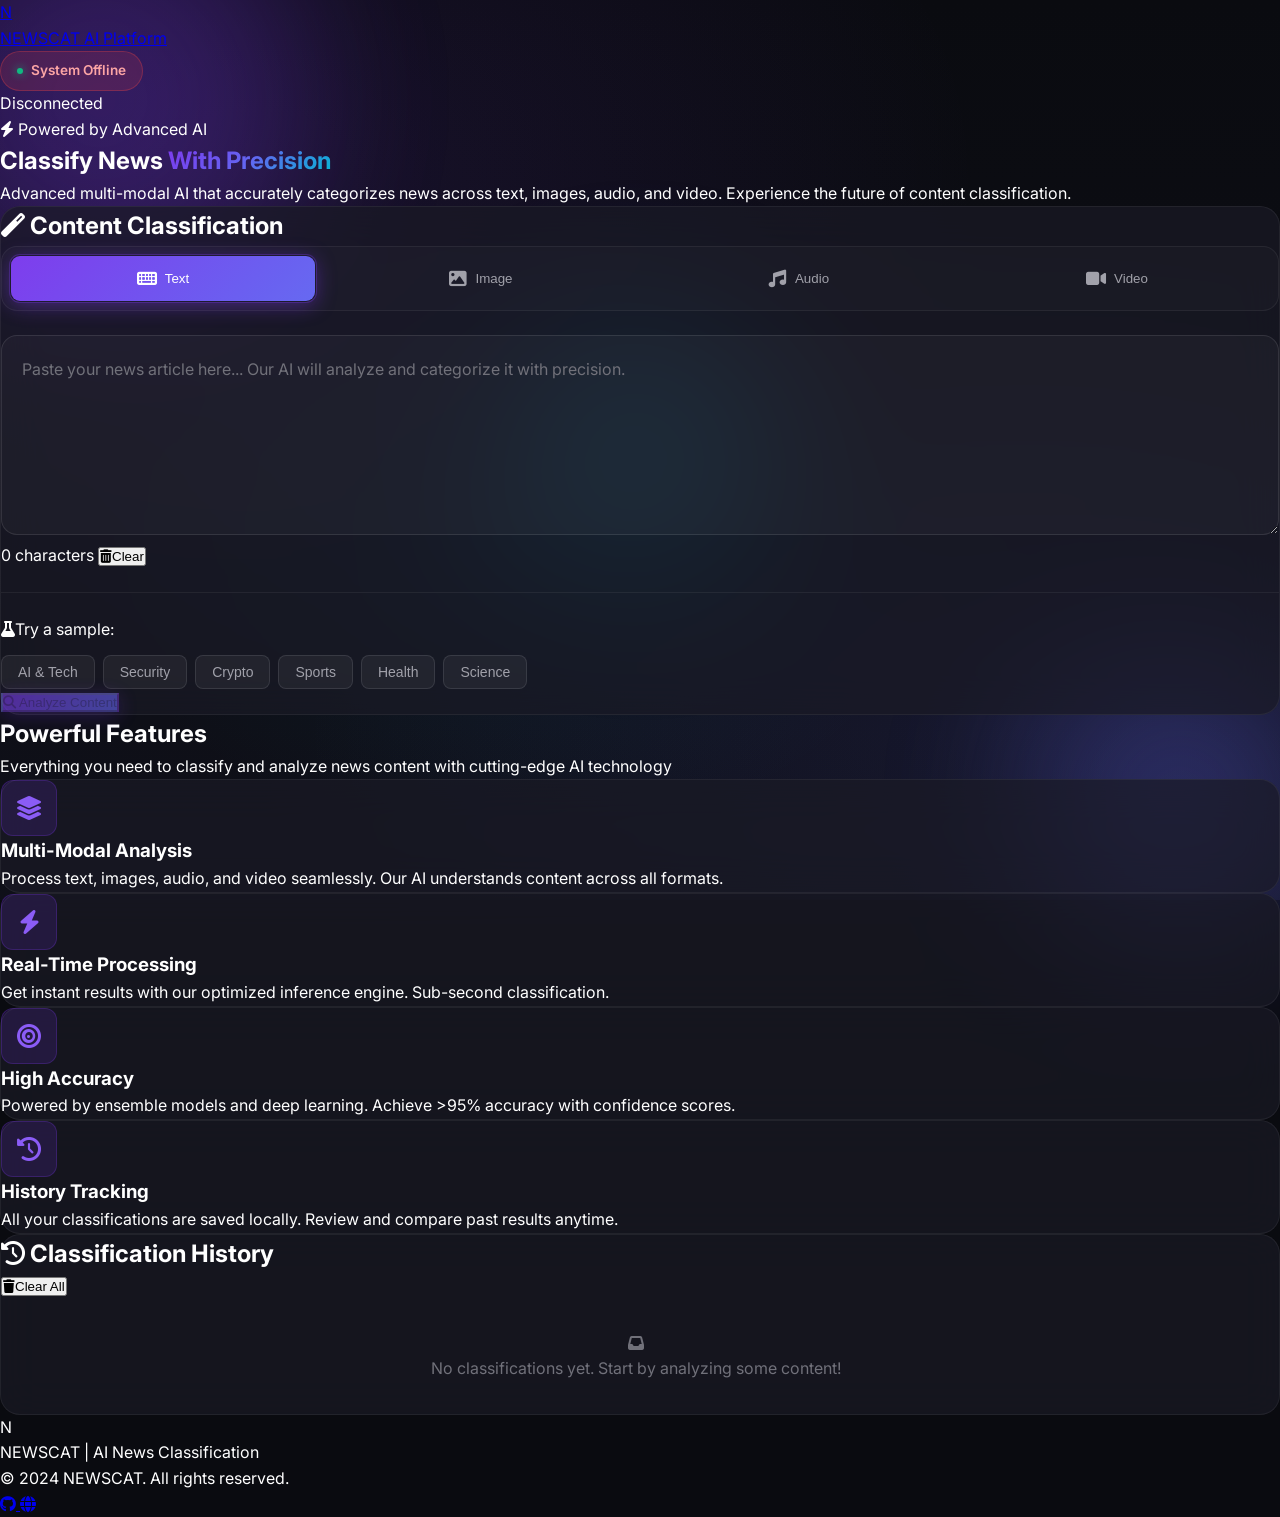
==== commit 9b64cffc: "Major refactor: Clean codebase and improve platforms Cleanup & File Organization: - Deleted unused m" ====
--- a/frontend/index.html
+++ b/frontend/index.html
@@ -4,507 +4,2405 @@
 <head>
     <meta charset="UTF-8">
     <meta name="viewport" content="width=device-width, initial-scale=1.0">
-    <meta name="description" content="NEWSCAT - Professional AI-powered Multi-Modal News Classification System">
-    <meta name="theme-color" content="#6366f1">
+    <meta name="description" content="NEWSCAT - AI-Powered Multi-Modal News Classification Platform">
+    <meta name="theme-color" content="#7c3aed">
     <title>NEWSCAT | AI News Classification</title>
 
-    <!-- Preconnect for performance -->
+    <!-- Google Fonts: Inter -->
     <link rel="preconnect" href="https://fonts.googleapis.com">
     <link rel="preconnect" href="https://fonts.gstatic.com" crossorigin>
-    <link href="https://fonts.googleapis.com/css2?family=Inter:wght@400;500;600;700&display=swap" rel="stylesheet">
+    <link href="https://fonts.googleapis.com/css2?family=Inter:wght@300;400;500;600;700;800;900&display=swap"
+        rel="stylesheet">
 
     <!-- Font Awesome -->
     <link rel="stylesheet" href="https://cdnjs.cloudflare.com/ajax/libs/font-awesome/6.5.0/css/all.min.css">
 
-    <!-- Styles -->
-    <link rel="stylesheet" href="css/style.css">
-
-    <!-- Favicon -->
-    <link rel="icon" type="image/svg+xml"
-        href="data:image/svg+xml,<svg xmlns='http://www.w3.org/2000/svg' viewBox='0 0 100 100'><defs><linearGradient id='g' x1='0%' y1='0%' x2='100%' y2='100%'><stop offset='0%' style='stop-color:%236366f1'/><stop offset='100%' style='stop-color:%238b5cf6'/></linearGradient></defs><rect fill='url(%23g)' rx='22' width='100' height='100'/><text x='50%' y='58%' dominant-baseline='middle' text-anchor='middle' font-size='55' font-weight='bold' fill='white'>N</text></svg>">
+    <!-- Tailwind CSS via CDN -->
+    <script src="https://cdn.tailwindcss.com"></script>
+
+    <!-- Custom Tailwind Config -->
+    <script>
+        tailwind.config = {
+            darkMode: 'class',
+            theme: {
+                extend: {
+                    fontFamily: {
+                        sans: ['Inter', 'sans-serif'],
+                    },
+                    colors: {
+                        dark: {
+                            50: '#f7f7f8',
+                            100: '#ececf1',
+                            200: '#d9d9e3',
+                            300: '#b8b8c9',
+                            400: '#8e8ea0',
+                            500: '#6e6e80',
+                            600: '#565869',
+                            700: '#40414f',
+                            800: '#2a2b36',
+                            900: '#1a1b26',
+                            950: '#0a0b10',
+                        },
+                        brand: {
+                            purple: '#7c3aed',
+                            purpleLight: '#8b5cf6',
+                            indigo: '#6366f1',
+                            cyan: '#06b6d4',
+                        }
+                    },
+                    backgroundImage: {
+                        'gradient-radial': 'radial-gradient(var(--tw-gradient-stops))',
+                        'mesh-gradient': 'linear-gradient(135deg, rgba(124, 58, 237, 0.15) 0%, rgba(99, 102, 241, 0.1) 50%, rgba(6, 182, 212, 0.05) 100%)',
+                    },
+                    boxShadow: {
+                        'glow': '0 0 30px rgba(124, 58, 237, 0.4)',
+                        'glow-lg': '0 0 50px rgba(124, 58, 237, 0.5)',
+                        'inner-glow': 'inset 0 0 20px rgba(124, 58, 237, 0.2)',
+                    }
+                }
+            }
+        }
+    </script>
+
+    <style>
+        /* ============================================
+           CSS VARIABLES & BASE STYLES
+           ============================================ */
+        :root {
+            --bg-primary: #0a0b10;
+            --bg-secondary: #1a1b26;
+            --bg-card: rgba(26, 27, 38, 0.7);
+            --bg-card-hover: rgba(35, 36, 50, 0.8);
+            --purple: #7c3aed;
+            --purple-light: #8b5cf6;
+            --indigo: #6366f1;
+            --cyan: #06b6d4;
+            --text-primary: #ffffff;
+            --text-secondary: #a1a1aa;
+            --text-muted: #71717a;
+            --border-subtle: rgba(255, 255, 255, 0.06);
+            --border-default: rgba(255, 255, 255, 0.1);
+            --border-hover: rgba(124, 58, 237, 0.4);
+            --success: #10b981;
+            --warning: #f59e0b;
+            --error: #ef4444;
+        }
+
+        * {
+            margin: 0;
+            padding: 0;
+            box-sizing: border-box;
+        }
+
+        html {
+            scroll-behavior: smooth;
+        }
+
+        body {
+            font-family: 'Inter', sans-serif;
+            background: var(--bg-primary);
+            color: var(--text-primary);
+            overflow-x: hidden;
+            line-height: 1.6;
+        }
+
+        /* Animated Mesh Gradient Background */
+        .mesh-bg {
+            position: fixed;
+            top: 0;
+            left: 0;
+            right: 0;
+            bottom: 0;
+            background:
+                radial-gradient(ellipse at 20% 20%, rgba(124, 58, 237, 0.12) 0%, transparent 50%),
+                radial-gradient(ellipse at 80% 80%, rgba(99, 102, 241, 0.1) 0%, transparent 50%),
+                radial-gradient(ellipse at 40% 60%, rgba(6, 182, 212, 0.08) 0%, transparent 40%),
+                linear-gradient(180deg, var(--bg-primary) 0%, #0f1019 100%);
+            z-index: -1;
+        }
+
+        /* Animated floating orbs */
+        .orb {
+            position: absolute;
+            border-radius: 50%;
+            filter: blur(80px);
+            opacity: 0.3;
+            animation: float 20s ease-in-out infinite;
+        }
+
+        .orb-1 {
+            width: 400px;
+            height: 400px;
+            background: var(--purple);
+            top: -100px;
+            left: -100px;
+            animation-delay: 0s;
+        }
+
+        .orb-2 {
+            width: 300px;
+            height: 300px;
+            background: var(--indigo);
+            bottom: -50px;
+            right: -50px;
+            animation-delay: -5s;
+        }
+
+        .orb-3 {
+            width: 250px;
+            height: 250px;
+            background: var(--cyan);
+            top: 50%;
+            left: 50%;
+            transform: translate(-50%, -50%);
+            animation-delay: -10s;
+        }
+
+        @keyframes float {
+
+            0%,
+            100% {
+                transform: translate(0, 0) scale(1);
+            }
+
+            33% {
+                transform: translate(30px, -30px) scale(1.1);
+            }
+
+            66% {
+                transform: translate(-20px, 20px) scale(0.9);
+            }
+        }
+
+        /* Glassmorphism Card */
+        .glass-card {
+            background: var(--bg-card);
+            backdrop-filter: blur(20px);
+            -webkit-backdrop-filter: blur(20px);
+            border: 1px solid var(--border-subtle);
+            border-radius: 1.25rem;
+            transition: all 0.3s cubic-bezier(0.4, 0, 0.2, 1);
+        }
+
+        .glass-card:hover {
+            background: var(--bg-card-hover);
+            border-color: var(--border-hover);
+            box-shadow: 0 0 30px rgba(124, 58, 237, 0.2);
+            transform: translateY(-2px);
+        }
+
+        /* Gradient Text */
+        .gradient-text {
+            background: linear-gradient(135deg, var(--purple) 0%, var(--indigo) 50%, var(--cyan) 100%);
+            -webkit-background-clip: text;
+            -webkit-text-fill-color: transparent;
+            background-clip: text;
+        }
+
+        /* Glow Button */
+        .btn-glow {
+            background: linear-gradient(135deg, var(--purple) 0%, var(--indigo) 100%);
+            box-shadow: 0 4px 20px rgba(124, 58, 237, 0.4);
+            transition: all 0.3s ease;
+        }
+
+        .btn-glow:hover {
+            box-shadow: 0 8px 40px rgba(124, 58, 237, 0.6);
+            transform: translateY(-2px);
+        }
+
+        .btn-glow:disabled {
+            opacity: 0.6;
+            cursor: not-allowed;
+            transform: none;
+        }
+
+        /* Outline Button */
+        .btn-outline {
+            border: 1px solid var(--border-default);
+            background: transparent;
+            transition: all 0.3s ease;
+        }
+
+        .btn-outline:hover {
+            border-color: var(--purple);
+            background: rgba(124, 58, 237, 0.1);
+            box-shadow: 0 0 20px rgba(124, 58, 237, 0.2);
+        }
+
+        /* Status Badge */
+        .status-badge {
+            display: inline-flex;
+            align-items: center;
+            gap: 0.5rem;
+            padding: 0.5rem 1rem;
+            background: rgba(16, 185, 129, 0.15);
+            border: 1px solid rgba(16, 185, 129, 0.3);
+            border-radius: 9999px;
+            color: #10b981;
+            font-size: 0.85rem;
+            font-weight: 600;
+        }
+
+        .status-badge::before {
+            content: '';
+            width: 6px;
+            height: 6px;
+            background: #10b981;
+            border-radius: 50%;
+            box-shadow: 0 0 10px #10b981;
+            animation: pulse 2s ease-in-out infinite;
+        }
+
+        @keyframes pulse {
+
+            0%,
+            100% {
+                opacity: 1;
+                transform: scale(1);
+            }
+
+            50% {
+                opacity: 0.6;
+                transform: scale(1.3);
+            }
+        }
+
+        /* Feature Icon */
+        .feature-icon {
+            width: 56px;
+            height: 56px;
+            background: rgba(124, 58, 237, 0.15);
+            border: 1px solid rgba(124, 58, 237, 0.25);
+            border-radius: 0.75rem;
+            display: flex;
+            align-items: center;
+            justify-content: center;
+            font-size: 1.5rem;
+            color: var(--purple-light);
+            transition: all 0.3s ease;
+        }
+
+        .glass-card:hover .feature-icon {
+            background: rgba(124, 58, 237, 0.3);
+            box-shadow: 0 0 25px rgba(124, 58, 237, 0.4);
+            transform: scale(1.05);
+        }
+
+        /* Input Section Styles */
+        .input-type-selector {
+            display: flex;
+            gap: 0.75rem;
+            margin-bottom: 1.5rem;
+            flex-wrap: wrap;
+            padding: 0.5rem;
+            background: rgba(255, 255, 255, 0.02);
+            border-radius: 1rem;
+            border: 1px solid var(--border-subtle);
+        }
+
+        .input-type-btn {
+            flex: 1;
+            min-width: 100px;
+            padding: 0.875rem 1.25rem;
+            border-radius: 0.625rem;
+            border: 1px solid transparent;
+            background: transparent;
+            color: var(--text-secondary);
+            font-weight: 500;
+            cursor: pointer;
+            transition: all 0.3s cubic-bezier(0.4, 0, 0.2, 1);
+            display: flex;
+            align-items: center;
+            justify-content: center;
+            gap: 0.5rem;
+            position: relative;
+            overflow: hidden;
+        }
+
+        .input-type-btn::before {
+            content: '';
+            position: absolute;
+            inset: 0;
+            background: linear-gradient(135deg, var(--purple) 0%, var(--indigo) 100%);
+            opacity: 0;
+            transition: opacity 0.3s ease;
+            z-index: -1;
+        }
+
+        .input-type-btn:hover {
+            color: var(--text-primary);
+            background: rgba(124, 58, 237, 0.1);
+            border-color: var(--border-hover);
+            transform: translateY(-1px);
+        }
+
+        .input-type-btn.active {
+            color: white;
+            border-color: transparent;
+            box-shadow: 0 4px 20px rgba(124, 58, 237, 0.4), 0 0 0 1px rgba(124, 58, 237, 0.3);
+        }
+
+        .input-type-btn.active::before {
+            opacity: 1;
+        }
+
+        .input-type-btn i {
+            font-size: 1.1rem;
+            transition: transform 0.3s ease;
+        }
+
+        .input-type-btn:hover i {
+            transform: scale(1.1);
+        }
+
+        /* Input Panel Transitions */
+        .input-panel {
+            animation: fadeInUp 0.4s ease-out;
+        }
+
+        .input-panel.hidden {
+            display: none;
+        }
+
+        @keyframes fadeInUp {
+            from {
+                opacity: 0;
+                transform: translateY(10px);
+            }
+
+            to {
+                opacity: 1;
+                transform: translateY(0);
+            }
+        }
+
+        /* Media Upload Zones */
+        .media-upload-zone {
+            border: 2px dashed var(--border-default);
+            border-radius: 1rem;
+            padding: 2.5rem 2rem;
+            text-align: center;
+            cursor: pointer;
+            transition: all 0.3s cubic-bezier(0.4, 0, 0.2, 1);
+            background: rgba(255, 255, 255, 0.02);
+            position: relative;
+            overflow: hidden;
+        }
+
+        .media-upload-zone::before {
+            content: '';
+            position: absolute;
+            inset: 0;
+            background: linear-gradient(135deg, rgba(124, 58, 237, 0.1) 0%, rgba(99, 102, 241, 0.1) 100%);
+            opacity: 0;
+            transition: opacity 0.3s ease;
+        }
+
+        .media-upload-zone:hover {
+            border-color: var(--purple);
+            transform: translateY(-2px);
+            box-shadow: 0 8px 30px rgba(124, 58, 237, 0.15);
+        }
+
+        .media-upload-zone:hover::before {
+            opacity: 1;
+        }
+
+        .media-upload-zone.dragover {
+            border-color: var(--purple);
+            background: rgba(124, 58, 237, 0.08);
+            transform: scale(1.01);
+            box-shadow: 0 0 0 3px rgba(124, 58, 237, 0.2), 0 8px 30px rgba(124, 58, 237, 0.2);
+        }
+
+        .media-upload-zone .upload-icon {
+            width: 64px;
+            height: 64px;
+            margin: 0 auto 1rem;
+            border-radius: 1rem;
+            background: linear-gradient(135deg, rgba(124, 58, 237, 0.2) 0%, rgba(99, 102, 241, 0.2) 100%);
+            display: flex;
+            align-items: center;
+            justify-content: center;
+            font-size: 1.75rem;
+            color: var(--purple-light);
+            transition: all 0.3s ease;
+        }
+
+        .media-upload-zone:hover .upload-icon {
+            transform: scale(1.1);
+            background: linear-gradient(135deg, rgba(124, 58, 237, 0.3) 0%, rgba(99, 102, 241, 0.3) 100%);
+        }
+
+        .media-upload-zone h3 {
+            font-size: 1.25rem;
+            font-weight: 600;
+            color: var(--text-primary);
+            margin-bottom: 0.5rem;
+        }
+
+        .media-upload-zone p {
+            color: var(--text-muted);
+            font-size: 0.9rem;
+        }
+
+        .media-upload-zone .file-types {
+            margin-top: 0.75rem;
+            display: flex;
+            flex-wrap: wrap;
+            justify-content: center;
+            gap: 0.375rem;
+        }
+
+        .media-upload-zone .file-type-badge {
+            padding: 0.25rem 0.625rem;
+            background: rgba(124, 58, 237, 0.15);
+            border: 1px solid rgba(124, 58, 237, 0.3);
+            border-radius: 0.375rem;
+            font-size: 0.75rem;
+            color: var(--purple-light);
+            font-weight: 500;
+        }
+
+        /* Media File Info */
+        .media-file-info {
+            margin-top: 1.25rem;
+            padding: 1.25rem;
+            background: rgba(255, 255, 255, 0.03);
+            border-radius: 0.875rem;
+            border: 1px solid var(--border-subtle);
+            display: flex;
+            align-items: center;
+            gap: 1rem;
+            transition: all 0.3s ease;
+        }
+
+        .media-file-info:hover {
+            border-color: var(--border-default);
+            background: rgba(255, 255, 255, 0.05);
+        }
+
+        .media-file-info .file-icon {
+            width: 48px;
+            height: 48px;
+            border-radius: 0.75rem;
+            background: linear-gradient(135deg, var(--purple) 0%, var(--indigo) 100%);
+            display: flex;
+            align-items: center;
+            justify-content: center;
+            font-size: 1.25rem;
+            color: white;
+            flex-shrink: 0;
+        }
+
+        .media-file-info .file-details {
+            flex: 1;
+            min-width: 0;
+        }
+
+        .media-file-info .file-name {
+            font-weight: 500;
+            color: var(--text-primary);
+            white-space: nowrap;
+            overflow: hidden;
+            text-overflow: ellipsis;
+        }
+
+        .media-file-info .file-meta {
+            font-size: 0.875rem;
+            color: var(--text-muted);
+            margin-top: 0.25rem;
+        }
+
+        .media-file-info .remove-file-btn {
+            width: 36px;
+            height: 36px;
+            border-radius: 0.5rem;
+            border: none;
+            background: rgba(239, 68, 68, 0.1);
+            color: var(--error);
+            cursor: pointer;
+            display: flex;
+            align-items: center;
+            justify-content: center;
+            transition: all 0.2s ease;
+            flex-shrink: 0;
+        }
+
+        .media-file-info .remove-file-btn:hover {
+            background: rgba(239, 68, 68, 0.2);
+            transform: scale(1.05);
+        }
+
+        /* Image Preview */
+        .image-preview-container {
+            margin-top: 1.25rem;
+            position: relative;
+            border-radius: 0.875rem;
+            overflow: hidden;
+            border: 1px solid var(--border-subtle);
+            background: rgba(0, 0, 0, 0.3);
+        }
+
+        .image-preview-container img {
+            width: 100%;
+            max-height: 300px;
+            object-fit: contain;
+            display: block;
+        }
+
+        .image-preview-container .remove-image-btn {
+            position: absolute;
+            top: 0.75rem;
+            right: 0.75rem;
+            width: 36px;
+            height: 36px;
+            border-radius: 50%;
+            border: none;
+            background: rgba(0, 0, 0, 0.6);
+            backdrop-filter: blur(10px);
+            color: white;
+            cursor: pointer;
+            display: flex;
+            align-items: center;
+            justify-content: center;
+            transition: all 0.2s ease;
+        }
+
+        .image-preview-container .remove-image-btn:hover {
+            background: rgba(239, 68, 68, 0.8);
+            transform: scale(1.1);
+        }
+
+        /* Audio/Video Player Preview */
+        .media-player-preview {
+            margin-top: 1.25rem;
+            border-radius: 0.875rem;
+            overflow: hidden;
+            border: 1px solid var(--border-subtle);
+            background: rgba(0, 0, 0, 0.3);
+        }
+
+        .media-player-preview audio,
+        .media-player-preview video {
+            width: 100%;
+            max-height: 300px;
+        }
+
+        /* Textarea Styles */
+        .input-textarea {
+            width: 100%;
+            min-height: 200px;
+            padding: 1.25rem;
+            border-radius: 1rem;
+            border: 1px solid var(--border-default);
+            background: rgba(255, 255, 255, 0.03);
+            color: var(--text-primary);
+            font-family: 'Inter', sans-serif;
+            font-size: 1rem;
+            line-height: 1.7;
+            resize: vertical;
+            transition: all 0.3s ease;
+        }
+
+        .input-textarea:focus {
+            outline: none;
+            border-color: var(--purple);
+            box-shadow: 0 0 0 3px rgba(124, 58, 237, 0.1), 0 0 30px rgba(124, 58, 237, 0.1);
+        }
+
+        .input-textarea::placeholder {
+            color: var(--text-muted);
+        }
+
+        /* Upload Zone */
+        .upload-zone {
+            border: 2px dashed var(--border-default);
+            border-radius: 1rem;
+            padding: 3rem 2rem;
+            text-align: center;
+            cursor: pointer;
+            transition: all 0.3s ease;
+            background: rgba(255, 255, 255, 0.02);
+        }
+
+        .upload-zone:hover {
+            border-color: var(--purple);
+            background: rgba(124, 58, 237, 0.05);
+        }
+
+        .upload-zone.dragover {
+            border-color: var(--purple);
+            background: rgba(124, 58, 237, 0.1);
+            transform: scale(1.02);
+        }
+
+        .upload-zone-icon {
+            font-size: 3rem;
+            color: var(--purple-light);
+            margin-bottom: 1rem;
+        }
+
+        /* URL Input */
+        .url-input {
+            width: 100%;
+            padding: 1rem 1.25rem;
+            border-radius: 1rem;
+            border: 1px solid var(--border-default);
+            background: rgba(255, 255, 255, 0.03);
+            color: var(--text-primary);
+            font-size: 1rem;
+            transition: all 0.3s ease;
+        }
+
+        .url-input:focus {
+            outline: none;
+            border-color: var(--purple);
+            box-shadow: 0 0 0 3px rgba(124, 58, 237, 0.1);
+        }
+
+        /* Sample Buttons */
+        .sample-buttons {
+            margin-top: 1.5rem;
+            padding-top: 1.5rem;
+            border-top: 1px solid var(--border-subtle);
+        }
+
+        .sample-grid {
+            display: flex;
+            flex-wrap: wrap;
+            gap: 0.5rem;
+            margin-top: 0.75rem;
+        }
+
+        .sample-btn {
+            padding: 0.5rem 1rem;
+            border-radius: 0.5rem;
+            border: 1px solid var(--border-default);
+            background: rgba(255, 255, 255, 0.05);
+            color: var(--text-secondary);
+            font-size: 0.875rem;
+            cursor: pointer;
+            transition: all 0.3s ease;
+        }
+
+        .sample-btn:hover {
+            border-color: var(--purple);
+            background: rgba(124, 58, 237, 0.2);
+            color: white;
+            transform: translateY(-2px);
+        }
+
+        /* Results Section */
+        .results-grid {
+            display: grid;
+            grid-template-columns: repeat(auto-fit, minmax(350px, 1fr));
+            gap: 1.5rem;
+            margin-top: 2rem;
+        }
+
+        .result-card {
+            background: rgba(255, 255, 255, 0.05);
+            backdrop-filter: blur(20px);
+            border-radius: 1.25rem;
+            padding: 1.75rem;
+            border: 1px solid var(--border-subtle);
+            transition: all 0.3s ease;
+        }
+
+        .result-card:hover {
+            border-color: var(--border-hover);
+            box-shadow: 0 10px 40px rgba(0, 0, 0, 0.3);
+        }
+
+        .result-card-header {
+            display: flex;
+            align-items: center;
+            margin-bottom: 1.25rem;
+            padding-bottom: 1rem;
+            border-bottom: 1px solid var(--border-subtle);
+        }
+
+        .result-card-icon {
+            width: 48px;
+            height: 48px;
+            border-radius: 12px;
+            display: flex;
+            align-items: center;
+            justify-content: center;
+            margin-right: 1rem;
+            font-size: 1.5rem;
+        }
+
+        .result-card-title {
+            font-size: 1.25rem;
+            font-weight: 700;
+            color: white;
+        }
+
+        .summary-card .result-card-icon {
+            background: linear-gradient(135deg, #667eea, #764ba2);
+        }
+
+        .classification-card .result-card-icon {
+            background: linear-gradient(135deg, #f093fb, #f5576c);
+        }
+
+        .keywords-card .result-card-icon {
+            background: linear-gradient(135deg, #4facfe, #00f2fe);
+        }
+
+        .sentiment-card .result-card-icon {
+            background: linear-gradient(135deg, #43e97b, #38f9d7);
+        }
+
+        .metadata-card .result-card-icon {
+            background: linear-gradient(135deg, #fa709a, #fee140);
+        }
+
+        /* Classification Progress Bars */
+        .classification-item {
+            margin-bottom: 1.25rem;
+        }
+
+        .classification-header {
+            display: flex;
+            justify-content: space-between;
+            align-items: center;
+            margin-bottom: 0.5rem;
+        }
+
+        .category-name {
+            font-weight: 600;
+            font-size: 1rem;
+            color: var(--text-primary);
+        }
+
+        .confidence-score {
+            font-weight: 700;
+            font-size: 1.1rem;
+            background: linear-gradient(135deg, var(--purple), var(--indigo));
+            -webkit-background-clip: text;
+            -webkit-text-fill-color: transparent;
+            background-clip: text;
+        }
+
+        .progress-bar-container {
+            background: rgba(255, 255, 255, 0.1);
+            border-radius: 12px;
+            height: 12px;
+            overflow: hidden;
+        }
+
+        .progress-bar {
+            height: 100%;
+            border-radius: 12px;
+            background: linear-gradient(90deg, var(--purple), var(--indigo), var(--cyan));
+            transition: width 1s ease-out;
+            box-shadow: 0 2px 8px rgba(124, 58, 237, 0.4);
+        }
+
+        /* Keywords */
+        .keywords-container {
+            display: flex;
+            flex-wrap: wrap;
+            gap: 0.75rem;
+        }
+
+        .keyword-badge {
+            padding: 0.5rem 1rem;
+            border-radius: 25px;
+            font-size: 0.875rem;
+            font-weight: 600;
+            background: linear-gradient(135deg, #4facfe, #00f2fe);
+            color: white;
+            box-shadow: 0 4px 12px rgba(79, 172, 254, 0.3);
+            transition: transform 0.2s ease, box-shadow 0.2s ease;
+        }
+
+        .keyword-badge:hover {
+            transform: scale(1.05);
+            box-shadow: 0 6px 16px rgba(79, 172, 254, 0.4);
+        }
+
+        /* Sentiment Display */
+        .sentiment-display {
+            text-align: center;
+            padding: 1rem;
+        }
+
+        .sentiment-score {
+            font-size: 3rem;
+            font-weight: 800;
+            margin-bottom: 0.5rem;
+            background: linear-gradient(135deg, #43e97b, #38f9d7);
+            -webkit-background-clip: text;
+            -webkit-text-fill-color: transparent;
+            background-clip: text;
+        }
+
+        .sentiment-label {
+            font-size: 1.2rem;
+            font-weight: 600;
+            color: var(--text-primary);
+            margin-bottom: 1rem;
+        }
+
+        .sentiment-bar {
+            background: rgba(255, 255, 255, 0.1);
+            border-radius: 20px;
+            height: 20px;
+            margin: 1rem 0;
+            position: relative;
+            overflow: hidden;
+        }
+
+        .sentiment-fill {
+            height: 100%;
+            border-radius: 20px;
+            background: linear-gradient(90deg, #f56565, #fbbf24, #43e97b);
+            transition: width 1.5s ease-out;
+        }
+
+        .sentiment-labels {
+            display: flex;
+            justify-content: space-between;
+            font-size: 0.875rem;
+            color: var(--text-muted);
+            font-weight: 500;
+        }
+
+        /* Metadata Grid */
+        .metadata-grid {
+            display: grid;
+            grid-template-columns: repeat(auto-fit, minmax(120px, 1fr));
+            gap: 1rem;
+        }
+
+        .metadata-item {
+            background: rgba(255, 255, 255, 0.05);
+            padding: 1rem;
+            border-radius: 12px;
+            text-align: center;
+            border: 1px solid var(--border-subtle);
+        }
+
+        .metadata-label {
+            font-size: 0.75rem;
+            color: var(--text-muted);
+            margin-bottom: 0.5rem;
+            font-weight: 500;
+            text-transform: uppercase;
+            letter-spacing: 0.5px;
+        }
+
+        .metadata-value {
+            font-size: 1.25rem;
+            font-weight: 700;
+            color: white;
+        }
+
+        /* Category Badges */
+        .category-badges-container {
+            display: flex;
+            flex-wrap: wrap;
+            gap: 0.75rem;
+            margin-top: 1rem;
+        }
+
+        .category-badge {
+            padding: 0.75rem 1.5rem;
+            border-radius: 30px;
+            font-size: 0.95rem;
+            font-weight: 600;
+            color: white;
+            box-shadow: 0 4px 12px rgba(0, 0, 0, 0.2);
+            transition: transform 0.2s ease;
+        }
+
+        .category-badge:hover {
+            transform: translateY(-2px);
+        }
+
+        .badge-politics {
+            background: linear-gradient(135deg, #e53e3e, #fc8181);
+        }
+
+        .badge-sports {
+            background: linear-gradient(135deg, #38b2ac, #81e6d9);
+        }
+
+        .badge-technology {
+            background: linear-gradient(135deg, #667eea, #9f7aea);
+        }
+
+        .badge-business {
+            background: linear-gradient(135deg, #d69e2e, #ecc94b);
+        }
+
+        .badge-entertainment {
+            background: linear-gradient(135deg, #ed8936, #f6ad55);
+        }
+
+        .badge-health {
+            background: linear-gradient(135deg, #48bb78, #68d391);
+        }
+
+        .badge-science {
+            background: linear-gradient(135deg, #4299e1, #63b3ed);
+        }
+
+        .badge-world {
+            background: linear-gradient(135deg, #9f7aea, #b794f4);
+        }
+
+        /* History Section */
+        .history-section {
+            margin-top: 3rem;
+            padding-top: 2rem;
+            border-top: 1px solid var(--border-subtle);
+        }
+
+        .history-list {
+            display: flex;
+            flex-direction: column;
+            gap: 0.75rem;
+            max-height: 400px;
+            overflow-y: auto;
+            padding-right: 0.5rem;
+        }
+
+        .history-list::-webkit-scrollbar {
+            width: 6px;
+        }
+
+        .history-list::-webkit-scrollbar-track {
+            background: rgba(255, 255, 255, 0.05);
+            border-radius: 3px;
+        }
+
+        .history-list::-webkit-scrollbar-thumb {
+            background: var(--purple);
+            border-radius: 3px;
+        }
+
+        .history-item {
+            background: rgba(255, 255, 255, 0.03);
+            border: 1px solid var(--border-subtle);
+            border-radius: 0.75rem;
+            padding: 1rem;
+            cursor: pointer;
+            transition: all 0.3s ease;
+            display: flex;
+            justify-content: space-between;
+            align-items: center;
+        }
+
+        .history-item:hover {
+            background: rgba(124, 58, 237, 0.1);
+            border-color: var(--border-hover);
+            transform: translateX(5px);
+        }
+
+        .history-item-content {
+            flex: 1;
+            min-width: 0;
+        }
+
+        .history-item-title {
+            font-weight: 600;
+            color: white;
+            white-space: nowrap;
+            overflow: hidden;
+            text-overflow: ellipsis;
+            margin-bottom: 0.25rem;
+        }
+
+        .history-item-meta {
+            font-size: 0.8rem;
+            color: var(--text-muted);
+        }
+
+        .history-item-category {
+            padding: 0.25rem 0.75rem;
+            border-radius: 20px;
+            font-size: 0.8rem;
+            font-weight: 600;
+            background: linear-gradient(135deg, var(--purple), var(--indigo));
+            color: white;
+        }
+
+        .history-empty {
+            text-align: center;
+            padding: 2rem;
+            color: var(--text-muted);
+        }
+
+        /* Loading Overlay */
+        .loading-overlay {
+            position: fixed;
+            top: 0;
+            left: 0;
+            right: 0;
+            bottom: 0;
+            background: rgba(10, 11, 16, 0.9);
+            backdrop-filter: blur(10px);
+            display: flex;
+            flex-direction: column;
+            align-items: center;
+            justify-content: center;
+            z-index: 1000;
+            opacity: 0;
+            visibility: hidden;
+            transition: all 0.3s ease;
+        }
+
+        .loading-overlay.active {
+            opacity: 1;
+            visibility: visible;
+        }
+
+        .loading-spinner {
+            width: 60px;
+            height: 60px;
+            border: 4px solid rgba(124, 58, 237, 0.2);
+            border-top-color: var(--purple);
+            border-radius: 50%;
+            animation: spin 1s linear infinite;
+            margin-bottom: 1.5rem;
+        }
+
+        @keyframes spin {
+            to {
+                transform: rotate(360deg);
+            }
+        }
+
+        .loading-text {
+            font-size: 1.25rem;
+            font-weight: 600;
+            color: white;
+        }
+
+        .loading-subtext {
+            font-size: 0.875rem;
+            color: var(--text-muted);
+            margin-top: 0.5rem;
+        }
+
+        /* Error/Alert Messages */
+        .alert {
+            padding: 1rem 1.25rem;
+            border-radius: 0.75rem;
+            margin-bottom: 1rem;
+            display: flex;
+            align-items: center;
+            gap: 0.75rem;
+            font-weight: 500;
+        }
+
+        .alert-error {
+            background: rgba(239, 68, 68, 0.15);
+            border: 1px solid rgba(239, 68, 68, 0.3);
+            color: #fca5a5;
+        }
+
+        .alert-warning {
+            background: rgba(245, 158, 11, 0.15);
+            border: 1px solid rgba(245, 158, 11, 0.3);
+            color: #fcd34d;
+        }
+
+        .alert-success {
+            background: rgba(16, 185, 129, 0.15);
+            border: 1px solid rgba(16, 185, 129, 0.3);
+            color: #6ee7b7;
+        }
+
+        /* Hidden utility */
+        .hidden {
+            display: none !important;
+        }
+
+        /* Responsive adjustments */
+        @media (max-width: 768px) {
+            .hero-title {
+                font-size: 2.5rem !important;
+            }
+
+            .results-grid {
+                grid-template-columns: 1fr;
+            }
+
+            .input-type-selector {
+                flex-direction: row;
+                flex-wrap: wrap;
+                gap: 0.5rem;
+                padding: 0.375rem;
+            }
+
+            .input-type-btn {
+                flex: 1 1 calc(50% - 0.5rem);
+                min-width: auto;
+                padding: 0.625rem 0.75rem;
+                font-size: 0.875rem;
+            }
+
+            .input-type-btn i {
+                font-size: 1rem;
+            }
+
+            .media-upload-zone {
+                padding: 1.5rem 1rem;
+            }
+
+            .media-upload-zone .upload-icon {
+                width: 48px;
+                height: 48px;
+                font-size: 1.5rem;
+            }
+
+            .media-upload-zone h3 {
+                font-size: 1.1rem;
+            }
+
+            .media-file-info {
+                flex-direction: column;
+                text-align: center;
+                gap: 0.75rem;
+            }
+
+            .media-file-info .file-details {
+                text-align: center;
+            }
+
+            .orb {
+                opacity: 0.2;
+            }
+
+            .orb-1 {
+                width: 250px;
+                height: 250px;
+            }
+
+            .orb-2 {
+                width: 200px;
+                height: 200px;
+            }
+
+            .orb-3 {
+                width: 150px;
+                height: 150px;
+            }
+        }
+
+        @media (max-width: 480px) {
+            .input-type-btn {
+                flex: 1 1 100%;
+            }
+
+            .input-type-btn span {
+                display: inline;
+            }
+        }
+
+        /* Animation utilities */
+        @keyframes fadeInUp {
+            from {
+                opacity: 0;
+                transform: translateY(20px);
+            }
+
+            to {
+                opacity: 1;
+                transform: translateY(0);
+            }
+        }
+
+        .animate-fade-in-up {
+            animation: fadeInUp 0.6s ease-out forwards;
+        }
+
+        .delay-100 {
+            animation-delay: 0.1s;
+        }
+
+        .delay-200 {
+            animation-delay: 0.2s;
+        }
+
+        .delay-300 {
+            animation-delay: 0.3s;
+        }
+    </style>
 </head>
 
 <body>
-    <!-- SVG Definitions -->
-    <svg width="0" height="0" style="position: absolute;">
-        <defs>
-            <linearGradient id="confidenceGradient" x1="0%" y1="0%" x2="100%" y2="0%">
-                <stop offset="0%" style="stop-color:#6366f1" />
-                <stop offset="50%" style="stop-color:#8b5cf6" />
-                <stop offset="100%" style="stop-color:#a855f7" />
-            </linearGradient>
-        </defs>
-    </svg>
-
     <!-- Animated Background -->
-    <div class="bg-container">
-        <div class="bg-mesh"></div>
-        <div class="bg-grid"></div>
-        <div class="bg-gradient-orbs">
-            <div class="gradient-orb orb-1"></div>
-            <div class="gradient-orb orb-2"></div>
-            <div class="gradient-orb orb-3"></div>
-        </div>
-        <div class="floating-particles" id="particles"></div>
+    <div class="mesh-bg">
+        <div class="orb orb-1"></div>
+        <div class="orb orb-2"></div>
+        <div class="orb orb-3"></div>
     </div>
-
-    <!-- Notification Container -->
-    <div class="notification-container" id="notification-container"></div>
 
     <!-- Loading Overlay -->
     <div class="loading-overlay" id="loading-overlay">
-        <div class="loading-spinner-container">
-            <div class="loading-pulse">
-                <i class="fas fa-bolt"
-                    style="font-size: 28px; color: white; position: absolute; top: 50%; left: 50%; transform: translate(-50%, -50%);"></i>
-            </div>
-            <div class="loading-text" id="loading-text">Analyzing...</div>
-            <div class="loading-subtext" id="loading-subtext">Processing your content with AI</div>
-            <div class="loading-progress">
-                <div class="loading-progress-bar" id="loading-progress-bar"></div>
-            </div>
-            <div class="loading-dots">
-                <span></span>
-                <span></span>
-                <span></span>
-            </div>
-        </div>
+        <div class="loading-spinner"></div>
+        <div class="loading-text">Analyzing Content...</div>
+        <div class="loading-subtext">Our AI is processing your input</div>
     </div>
 
-    <!-- Main App -->
-    <div class="app-wrapper">
-        <!-- Navigation -->
-        <nav class="main-nav" id="main-nav">
-            <div class="nav-container">
-                <div class="nav-brand">
-                    <div class="brand-logo">
-                        <div class="logo-inner">
-                            <i class="fas fa-bolt"></i>
-                        </div>
-                    </div>
-                    <div class="brand-text">
-                        <span class="brand-name">NEWSCAT</span>
-                        <span class="brand-version">v6.0 Pro</span>
-                    </div>
+    <!-- Navigation Bar -->
+    <nav class="fixed top-0 left-0 right-0 z-50 bg-dark-950/80 backdrop-blur-xl border-b border-white/5">
+        <div class="max-w-7xl mx-auto px-4 sm:px-6 lg:px-8">
+            <div class="flex items-center justify-between h-16">
+                <!-- Logo -->
+                <a href="#" class="flex items-center gap-3 group">
+                    <div
+                        class="w-10 h-10 bg-gradient-to-br from-brand-purple to-brand-indigo rounded-lg flex items-center justify-center font-bold text-white text-lg shadow-glow group-hover:shadow-glow-lg transition-shadow">
+                        N
+                    </div>
+                    <div class="flex flex-col">
+                        <span class="text-xl font-bold text-white tracking-tight">NEWSCAT</span>
+                        <span class="text-[10px] text-dark-400 uppercase tracking-widest font-medium">AI Platform</span>
+                    </div>
+                </a>
+
+                <!-- Center: Status Badge -->
+                <div class="status-badge">
+                    <span class="text-xs" id="system-status">System Online</span>
                 </div>
 
-                <div class="nav-status">
-                    <div class="status-pill" id="model-status">
-                        <span class="status-indicator loading" id="status-indicator"></span>
-                        <span class="status-label" id="status-label">Initializing...</span>
-                    </div>
+                <!-- Right: Navigation -->
+                <div class="hidden md:flex items-center gap-8">
+                    <a href="#classifier"
+                        class="text-dark-300 hover:text-white transition-colors text-sm font-medium">Classifier</a>
+                    <a href="#features"
+                        class="text-dark-300 hover:text-white transition-colors text-sm font-medium">Features</a>
+                    <a href="#history"
+                        class="text-dark-300 hover:text-white transition-colors text-sm font-medium">History</a>
                 </div>
 
-                <div class="nav-actions">
-                    <button class="nav-btn" onclick="toggleHistory()" title="View History" aria-label="View History">
-                        <i class="fas fa-history"></i>
-                        <span class="history-count" id="history-count">0</span>
-                    </button>
-                    <button class="nav-btn" onclick="toggleModelInfo()" title="Model Information"
-                        aria-label="Model Information">
-                        <i class="fas fa-microchip"></i>
-                    </button>
-                </div>
-            </div>
-        </nav>
-
-        <!-- Model Info Panel -->
-        <div class="info-panel" id="model-info-panel">
-            <div class="info-panel-header">
-                <h3><i class="fas fa-microchip"></i> Model Information</h3>
-                <button class="close-panel-btn" onclick="toggleModelInfo()" aria-label="Close panel">
-                    <i class="fas fa-times"></i>
-                </button>
-            </div>
-            <div class="info-panel-content">
-                <div class="info-grid">
-                    <div class="info-item">
-                        <span class="info-label">Model Name</span>
-                        <span class="info-value" id="info-model-name">-</span>
-                    </div>
-                    <div class="info-item">
-                        <span class="info-label">Version</span>
-                        <span class="info-value" id="info-model-version">-</span>
-                    </div>
-                    <div class="info-item">
-                        <span class="info-label">Status</span>
-                        <span class="info-value status-badge status-loading" id="info-model-status">Loading</span>
-                    </div>
-                    <div class="info-item">
-                        <span class="info-label">Categories</span>
-                        <span class="info-value" id="info-categories">-</span>
-                    </div>
-                    <div class="info-item">
-                        <span class="info-label">Inference Time</span>
-                        <span class="info-value" id="info-inference-time">-</span>
-                    </div>
-                    <div class="info-item">
-                        <span class="info-label">Accuracy</span>
-                        <span class="info-value" id="info-accuracy">-</span>
-                    </div>
-                </div>
-
-                <div class="model-capabilities-section">
-                    <h4><i class="fas fa-layer-group"></i> Capabilities</h4>
-                    <div class="model-capabilities" id="model-capabilities">
-                        <div class="capability-item">
-                            <i class="fas fa-font"></i>
-                            <span>Text Analysis</span>
-                        </div>
-                        <div class="capability-item">
-                            <i class="fas fa-image"></i>
-                            <span>Image OCR</span>
-                        </div>
-                        <div class="capability-item">
-                            <i class="fas fa-microphone"></i>
-                            <span>Audio STT</span>
-                        </div>
-                        <div class="capability-item">
-                            <i class="fas fa-video"></i>
-                            <span>Video Processing</span>
-                        </div>
-                    </div>
-                </div>
-
-                <div class="categories-section">
-                    <h4><i class="fas fa-tags"></i> Supported Categories</h4>
-                    <div class="categories-list" id="categories-list"></div>
+                <!-- API Status Indicator -->
+                <div id="api-status" class="flex items-center gap-2 text-xs text-dark-400">
+                    <span class="w-2 h-2 rounded-full bg-gray-500" id="api-status-dot"></span>
+                    <span id="api-status-text">Checking...</span>
                 </div>
             </div>
         </div>
-
-        <!-- History Sidebar -->
-        <div class="history-sidebar" id="history-sidebar">
-            <div class="history-header">
-                <h3><i class="fas fa-history"></i> Classification History</h3>
-                <div class="history-actions">
-                    <button class="history-action-btn" onclick="clearHistory()" title="Clear All"
-                        aria-label="Clear all history">
-                        <i class="fas fa-trash"></i>
-                    </button>
-                    <button class="history-action-btn" onclick="toggleHistory()" title="Close"
-                        aria-label="Close history">
-                        <i class="fas fa-times"></i>
-                    </button>
-                </div>
+    </nav>
+
+    <!-- Hero Section -->
+    <section class="pt-32 pb-16 px-4 relative">
+        <div class="max-w-7xl mx-auto text-center">
+            <!-- Badge -->
+            <div
+                class="inline-flex items-center gap-2 px-4 py-2 bg-brand-purple/10 border border-brand-purple/20 rounded-full mb-8 animate-fade-in-up">
+                <i class="fas fa-bolt text-yellow-400 text-xs"></i>
+                <span class="text-sm font-semibold text-brand-purpleLight">Powered by Advanced AI</span>
             </div>
-            <div class="history-content" id="history-content">
-                <div class="history-empty">
-                    <i class="fas fa-inbox"></i>
-                    <p>No classification history yet</p>
-                </div>
-            </div>
+
+            <!-- Main Heading -->
+            <h1 class="text-5xl sm:text-6xl lg:text-7xl font-bold leading-tight mb-6 animate-fade-in-up delay-100">
+                <span class="block text-white">Classify News</span>
+                <span class="block gradient-text">With Precision</span>
+            </h1>
+
+            <!-- Subtitle -->
+            <p
+                class="text-lg sm:text-xl text-dark-300 max-w-3xl mx-auto mb-10 leading-relaxed animate-fade-in-up delay-200">
+                Advanced multi-modal AI that accurately categorizes news across text, images, audio, and video.
+                Experience the future of content classification.
+            </p>
         </div>
-
-        <!-- Hero Section -->
-        <section class="hero">
-            <div class="hero-content">
-                <div class="hero-badge">
-                    <i class="fas fa-sparkles"></i>
-                    <span>AI-Powered Classification</span>
-                </div>
-                <h1 class="hero-title">
-                    <span class="title-line">Multi-Modal</span>
-                    <span class="title-gradient">News Classification</span>
-                </h1>
-                <p class="hero-description">
-                    Analyze news content from <strong>Text</strong>, <strong>Images</strong>, <strong>Audio</strong>,
-                    and
-                    <strong>Video</strong> with enterprise-grade AI delivering 98%+ accuracy
-                </p>
+    </section>
+
+    <!-- Main Classification Interface -->
+    <section id="classifier" class="py-8 px-4">
+        <div class="max-w-5xl mx-auto">
+            <div class="glass-card p-8">
+                <h2 class="text-2xl font-bold text-white mb-6 flex items-center gap-3">
+                    <i class="fas fa-magic text-brand-purpleLight"></i>
+                    Content Classification
+                </h2>
+
+                <!-- Alert Container -->
+                <div id="alert-container"></div>
 
                 <!-- Input Type Selector -->
-                <div class="input-selector" role="tablist" aria-label="Input type selection">
-                    <button class="selector-btn active" data-type="text" onclick="switchInputType('text')" role="tab"
-                        aria-selected="true" aria-controls="text-panel">
-                        <i class="fas fa-align-left"></i>
+                <div class="input-type-selector">
+                    <button class="input-type-btn active" data-type="text">
+                        <i class="fas fa-keyboard"></i>
                         <span>Text</span>
                     </button>
-                    <button class="selector-btn" data-type="image" onclick="switchInputType('image')" role="tab"
-                        aria-selected="false" aria-controls="image-panel">
+                    <button class="input-type-btn" data-type="image">
                         <i class="fas fa-image"></i>
                         <span>Image</span>
                     </button>
-                    <button class="selector-btn" data-type="audio" onclick="switchInputType('audio')" role="tab"
-                        aria-selected="false" aria-controls="audio-panel">
-                        <i class="fas fa-microphone"></i>
+                    <button class="input-type-btn" data-type="audio">
+                        <i class="fas fa-music"></i>
                         <span>Audio</span>
                     </button>
-                    <button class="selector-btn" data-type="video" onclick="switchInputType('video')" role="tab"
-                        aria-selected="false" aria-controls="video-panel">
+                    <button class="input-type-btn" data-type="video">
                         <i class="fas fa-video"></i>
                         <span>Video</span>
                     </button>
                 </div>
-            </div>
-        </section>
-
-        <!-- Main Content -->
-        <main class="main-content">
-            <!-- Text Input Panel -->
-            <div class="input-panel active" id="text-panel" role="tabpanel" aria-labelledby="text-tab">
-                <div class="panel-header">
-                    <h3><i class="fas fa-newspaper"></i> Enter News Article</h3>
+
+                <!-- Text Input Panel -->
+                <div class="input-panel" data-type="text">
+                    <textarea id="text-input" class="input-textarea"
+                        placeholder="Paste your news article here... Our AI will analyze and categorize it with precision."></textarea>
+                    <div class="flex justify-between items-center mt-3 text-sm text-dark-400">
+                        <span id="char-count">0 characters</span>
+                        <button class="text-dark-400 hover:text-white transition-colors" onclick="clearInput('text')">
+                            <i class="fas fa-trash-alt mr-1"></i>Clear
+                        </button>
+                    </div>
+
+                    <!-- Sample Buttons -->
                     <div class="sample-buttons">
-                        <button class="sample-btn" onclick="loadSample('tech')">
-                            <i class="fas fa-microchip"></i> Tech
+                        <p class="text-dark-400 text-sm mb-3"><i class="fas fa-flask mr-2"></i>Try a sample:</p>
+                        <div class="sample-grid">
+                            <button class="sample-btn" onclick="loadSample('artificial_intelligence')">AI &
+                                Tech</button>
+                            <button class="sample-btn" onclick="loadSample('cybersecurity')">Security</button>
+                            <button class="sample-btn" onclick="loadSample('cryptocurrency')">Crypto</button>
+                            <button class="sample-btn" onclick="loadSample('sports')">Sports</button>
+                            <button class="sample-btn" onclick="loadSample('health')">Health</button>
+                            <button class="sample-btn" onclick="loadSample('science')">Science</button>
+                        </div>
+                    </div>
+                </div>
+
+                <!-- Image Upload Panel -->
+                <div class="input-panel hidden" data-type="image">
+                    <input type="file" id="image-input" accept="image/jpeg,image/png,image/gif,image/webp"
+                        style="display: none;">
+                    <div class="media-upload-zone" id="image-upload-zone"
+                        onclick="document.getElementById('image-input').click()">
+                        <div class="upload-icon">
+                            <i class="fas fa-image"></i>
+                        </div>
+                        <h3>Upload Image</h3>
+                        <p>Drag and drop or click to browse</p>
+                        <div class="file-types">
+                            <span class="file-type-badge">JPG</span>
+                            <span class="file-type-badge">PNG</span>
+                            <span class="file-type-badge">GIF</span>
+                            <span class="file-type-badge">WEBP</span>
+                        </div>
+                    </div>
+                    <!-- Image Preview -->
+                    <div id="image-preview-container" class="image-preview-container hidden">
+                        <img id="image-preview" src="" alt="Preview">
+                        <button class="remove-image-btn" onclick="clearInput('image')" title="Remove image">
+                            <i class="fas fa-times"></i>
                         </button>
-                        <button class="sample-btn" onclick="loadSample('sports')">
-                            <i class="fas fa-futbol"></i> Sports
+                    </div>
+                    <!-- File Info (fallback if preview fails) -->
+                    <div id="image-file-info" class="media-file-info hidden">
+                        <div class="file-icon">
+                            <i class="fas fa-image"></i>
+                        </div>
+                        <div class="file-details">
+                            <div class="file-name" id="image-file-name"></div>
+                            <div class="file-meta" id="image-file-meta"></div>
+                        </div>
+                        <button class="remove-file-btn" onclick="clearInput('image')" title="Remove file">
+                            <i class="fas fa-times"></i>
                         </button>
-                        <button class="sample-btn" onclick="loadSample('politics')">
-                            <i class="fas fa-landmark"></i> Politics
+                    </div>
+                </div>
+
+                <!-- Audio Upload Panel -->
+                <div class="input-panel hidden" data-type="audio">
+                    <input type="file" id="audio-input" accept="audio/mpeg,audio/wav,audio/ogg,audio/mp4"
+                        style="display: none;">
+                    <div class="media-upload-zone" id="audio-upload-zone"
+                        onclick="document.getElementById('audio-input').click()">
+                        <div class="upload-icon">
+                            <i class="fas fa-music"></i>
+                        </div>
+                        <h3>Upload Audio</h3>
+                        <p>Drag and drop or click to browse</p>
+                        <div class="file-types">
+                            <span class="file-type-badge">MP3</span>
+                            <span class="file-type-badge">WAV</span>
+                            <span class="file-type-badge">OGG</span>
+                            <span class="file-type-badge">M4A</span>
+                        </div>
+                    </div>
+                    <!-- Audio Player -->
+                    <div id="audio-player-container" class="media-player-preview hidden">
+                        <audio id="audio-player" controls></audio>
+                    </div>
+                    <!-- File Info -->
+                    <div id="audio-file-info" class="media-file-info hidden">
+                        <div class="file-icon">
+                            <i class="fas fa-music"></i>
+                        </div>
+                        <div class="file-details">
+                            <div class="file-name" id="audio-file-name"></div>
+                            <div class="file-meta" id="audio-file-meta"></div>
+                        </div>
+                        <button class="remove-file-btn" onclick="clearInput('audio')" title="Remove file">
+                            <i class="fas fa-times"></i>
                         </button>
-                        <button class="sample-btn" onclick="loadSample('business')">
-                            <i class="fas fa-chart-line"></i> Business
+                    </div>
+                </div>
+
+                <!-- Video Upload Panel -->
+                <div class="input-panel hidden" data-type="video">
+                    <input type="file" id="video-input" accept="video/mp4,video/avi,video/quicktime,video/webm"
+                        style="display: none;">
+                    <div class="media-upload-zone" id="video-upload-zone"
+                        onclick="document.getElementById('video-input').click()">
+                        <div class="upload-icon">
+                            <i class="fas fa-video"></i>
+                        </div>
+                        <h3>Upload Video</h3>
+                        <p>Drag and drop or click to browse</p>
+                        <div class="file-types">
+                            <span class="file-type-badge">MP4</span>
+                            <span class="file-type-badge">AVI</span>
+                            <span class="file-type-badge">MOV</span>
+                            <span class="file-type-badge">WEBM</span>
+                        </div>
+                    </div>
+                    <!-- Video Player -->
+                    <div id="video-player-container" class="media-player-preview hidden">
+                        <video id="video-player" controls></video>
+                    </div>
+                    <!-- File Info -->
+                    <div id="video-file-info" class="media-file-info hidden">
+                        <div class="file-icon">
+                            <i class="fas fa-video"></i>
+                        </div>
+                        <div class="file-details">
+                            <div class="file-name" id="video-file-name"></div>
+                            <div class="file-meta" id="video-file-meta"></div>
+                        </div>
+                        <button class="remove-file-btn" onclick="clearInput('video')" title="Remove file">
+                            <i class="fas fa-times"></i>
                         </button>
-                        <button class="sample-btn" onclick="loadSample('health')">
-                            <i class="fas fa-heartbeat"></i> Health
-                        </button>
-                        <button class="sample-btn" onclick="loadSample('science')">
-                            <i class="fas fa-flask"></i> Science
-                        </button>
-                        <button class="sample-btn" onclick="loadSample('entertainment')">
-                            <i class="fas fa-film"></i> Entertainment
-                        </button>
-                        <button class="sample-btn" onclick="loadSample('finance')">
-                            <i class="fas fa-coins"></i> Finance
-                        </button>
                     </div>
                 </div>
-                <div class="textarea-wrapper">
-                    <textarea id="news-text"
-                        placeholder="Paste or type your news article here... (minimum 10 characters)" rows="8"
-                        aria-label="News article text"></textarea>
-                    <div class="textarea-footer">
-                        <span class="char-count"><span id="char-count">0</span> characters</span>
-                        <button class="clear-btn" onclick="clearText()">
-                            <i class="fas fa-times"></i> Clear
-                        </button>
-                    </div>
+
+                <!-- Analyze Button -->
+                <div class="mt-8">
+                    <button id="analyze-btn"
+                        class="btn-glow w-full py-4 rounded-xl text-white font-semibold text-lg flex items-center justify-center gap-3"
+                        disabled>
+                        <i class="fas fa-search"></i>
+                        <span>Analyze Content</span>
+                    </button>
                 </div>
             </div>
-
-            <!-- Image Input Panel -->
-            <div class="input-panel" id="image-panel" role="tabpanel" aria-labelledby="image-tab">
-                <div class="panel-header">
-                    <h3><i class="fas fa-image"></i> Upload Image</h3>
+        </div>
+    </section>
+
+    <!-- Results Section -->
+    <section id="results" class="py-8 px-4 hidden">
+        <div class="max-w-6xl mx-auto">
+            <h2 class="text-2xl font-bold text-white mb-6 flex items-center gap-3">
+                <i class="fas fa-chart-pie text-brand-purpleLight"></i>
+                Classification Results
+            </h2>
+
+            <div class="results-grid" id="results-container">
+                <!-- Results will be dynamically inserted here -->
+            </div>
+        </div>
+    </section>
+
+    <!-- Features Section -->
+    <section id="features" class="py-20 px-4">
+        <div class="max-w-7xl mx-auto">
+            <div class="text-center mb-16">
+                <h2 class="text-3xl sm:text-4xl font-bold text-white mb-4">
+                    Powerful Features
+                </h2>
+                <p class="text-dark-300 max-w-2xl mx-auto">
+                    Everything you need to classify and analyze news content with cutting-edge AI technology
+                </p>
+            </div>
+
+            <div class="grid grid-cols-1 md:grid-cols-2 lg:grid-cols-4 gap-6 max-w-6xl mx-auto">
+                <div class="glass-card p-8 group">
+                    <div class="feature-icon mb-6">
+                        <i class="fas fa-layer-group"></i>
+                    </div>
+                    <h3 class="text-xl font-bold text-white mb-3">Multi-Modal Analysis</h3>
+                    <p class="text-dark-300 leading-relaxed">
+                        Process text, images, audio, and video seamlessly. Our AI understands content across all
+                        formats.
+                    </p>
                 </div>
-                <div class="file-upload-area" id="image-drop-zone"
-                    onclick="document.getElementById('image-input').click()">
-                    <input type="file" id="image-input" accept="image/*" style="display: none;"
-                        onchange="handleFileSelect(event, 'image')" aria-label="Select image file">
-                    <div class="upload-content" id="image-upload-content">
-                        <div class="upload-icon-wrapper">
-                            <i class="fas fa-cloud-upload-alt"></i>
-                        </div>
-                        <p class="upload-title">Drop an image here or click to browse</p>
-                        <span class="upload-hint">Supports JPG, PNG, GIF, WebP up to 10MB</span>
-                        <button class="browse-btn"
-                            onclick="event.stopPropagation(); document.getElementById('image-input').click();">
-                            <i class="fas fa-folder-open"></i> Browse Files
-                        </button>
-                    </div>
-                    <div class="file-preview" id="image-preview" style="display: none;">
-                        <img id="image-preview-img" src="" alt="Preview">
-                        <div class="file-info-details">
-                            <span class="file-name" id="image-filename-display"></span>
-                        </div>
-                        <button class="remove-file-btn" onclick="removeFile('image')" aria-label="Remove file">
-                            <i class="fas fa-times"></i>
-                        </button>
-                    </div>
+
+                <div class="glass-card p-8 group">
+                    <div class="feature-icon mb-6">
+                        <i class="fas fa-bolt"></i>
+                    </div>
+                    <h3 class="text-xl font-bold text-white mb-3">Real-Time Processing</h3>
+                    <p class="text-dark-300 leading-relaxed">
+                        Get instant results with our optimized inference engine. Sub-second classification.
+                    </p>
+                </div>
+
+                <div class="glass-card p-8 group">
+                    <div class="feature-icon mb-6">
+                        <i class="fas fa-bullseye"></i>
+                    </div>
+                    <h3 class="text-xl font-bold text-white mb-3">High Accuracy</h3>
+                    <p class="text-dark-300 leading-relaxed">
+                        Powered by ensemble models and deep learning. Achieve >95% accuracy with confidence scores.
+                    </p>
+                </div>
+
+                <div class="glass-card p-8 group">
+                    <div class="feature-icon mb-6">
+                        <i class="fas fa-history"></i>
+                    </div>
+                    <h3 class="text-xl font-bold text-white mb-3">History Tracking</h3>
+                    <p class="text-dark-300 leading-relaxed">
+                        All your classifications are saved locally. Review and compare past results anytime.
+                    </p>
                 </div>
             </div>
-
-            <!-- Audio Input Panel -->
-            <div class="input-panel" id="audio-panel" role="tabpanel" aria-labelledby="audio-tab">
-                <div class="panel-header">
-                    <h3><i class="fas fa-microphone"></i> Upload Audio</h3>
+        </div>
+    </section>
+
+    <!-- History Section -->
+    <section id="history" class="py-12 px-4">
+        <div class="max-w-5xl mx-auto">
+            <div class="glass-card p-8">
+                <div class="flex justify-between items-center mb-6">
+                    <h2 class="text-2xl font-bold text-white flex items-center gap-3">
+                        <i class="fas fa-history text-brand-purpleLight"></i>
+                        Classification History
+                    </h2>
+                    <button onclick="clearHistory()" class="text-sm text-dark-400 hover:text-red-400 transition-colors">
+                        <i class="fas fa-trash mr-1"></i>Clear All
+                    </button>
                 </div>
-                <div class="file-upload-area" id="audio-drop-zone"
-                    onclick="document.getElementById('audio-input').click()">
-                    <input type="file" id="audio-input" accept="audio/*" style="display: none;"
-                        onchange="handleFileSelect(event, 'audio')" aria-label="Select audio file">
-                    <div class="upload-content" id="audio-upload-content">
-                        <div class="upload-icon-wrapper audio-icon">
-                            <i class="fas fa-music"></i>
-                        </div>
-                        <p class="upload-title">Drop an audio file here or click to browse</p>
-                        <span class="upload-hint">Supports MP3, WAV, M4A, OGG up to 50MB</span>
-                        <button class="browse-btn"
-                            onclick="event.stopPropagation(); document.getElementById('audio-input').click();">
-                            <i class="fas fa-folder-open"></i> Browse Files
-                        </button>
-                    </div>
-                    <div class="file-info" id="audio-info" style="display: none;">
-                        <div class="file-info-icon">
-                            <i class="fas fa-file-audio"></i>
-                        </div>
-                        <div class="file-info-details">
-                            <span class="file-name" id="audio-filename"></span>
-                            <span class="file-size" id="audio-filesize"></span>
-                        </div>
-                        <button class="remove-file-btn" onclick="removeFile('audio')" aria-label="Remove file">
-                            <i class="fas fa-times"></i>
-                        </button>
+
+                <div id="history-list" class="history-list">
+                    <div class="history-empty">
+                        <i class="fas fa-inbox text-4xl mb-3 text-dark-400"></i>
+                        <p>No classifications yet. Start by analyzing some content!</p>
                     </div>
                 </div>
             </div>
-
-            <!-- Video Input Panel -->
-            <div class="input-panel" id="video-panel" role="tabpanel" aria-labelledby="video-tab">
-                <div class="panel-header">
-                    <h3><i class="fas fa-video"></i> Upload Video</h3>
+        </div>
+    </section>
+
+    <!-- Footer -->
+    <footer class="py-16 px-4 border-t border-white/5 mt-12">
+        <div class="max-w-7xl mx-auto">
+            <div class="flex flex-col md:flex-row items-center justify-between gap-4">
+                <div class="flex items-center gap-3">
+                    <div
+                        class="w-8 h-8 bg-gradient-to-br from-brand-purple to-brand-indigo rounded-lg flex items-center justify-center font-bold text-white text-sm">
+                        N
+                    </div>
+                    <span class="text-white font-semibold">NEWSCAT</span>
+                    <span class="text-dark-400 text-sm">| AI News Classification</span>
                 </div>
-                <div class="file-upload-area" id="video-drop-zone"
-                    onclick="document.getElementById('video-input').click()">
-                    <input type="file" id="video-input" accept="video/*" style="display: none;"
-                        onchange="handleFileSelect(event, 'video')" aria-label="Select video file">
-                    <div class="upload-content" id="video-upload-content">
-                        <div class="upload-icon-wrapper video-icon">
-                            <i class="fas fa-film"></i>
-                        </div>
-                        <p class="upload-title">Drop a video file here or click to browse</p>
-                        <span class="upload-hint">Supports MP4, MOV, AVI, WebM up to 100MB</span>
-                        <button class="browse-btn"
-                            onclick="event.stopPropagation(); document.getElementById('video-input').click();">
-                            <i class="fas fa-folder-open"></i> Browse Files
-                        </button>
-                    </div>
-                    <div class="file-info" id="video-info" style="display: none;">
-                        <div class="file-info-icon">
-                            <i class="fas fa-file-video"></i>
-                        </div>
-                        <div class="file-info-details">
-                            <span class="file-name" id="video-filename"></span>
-                            <span class="file-size" id="video-filesize"></span>
-                        </div>
-                        <button class="remove-file-btn" onclick="removeFile('video')" aria-label="Remove file">
-                            <i class="fas fa-times"></i>
-                        </button>
-                    </div>
-                </div>
-            </div>
-
-            <!-- Analyze Button -->
-            <div class="analyze-section">
-                <button class="analyze-btn" id="analyze-btn" onclick="analyzeContent()" disabled
-                    aria-label="Analyze content">
-                    <span class="btn-text">
-                        <i class="fas fa-sparkles"></i>
-                        Analyze Content
-                    </span>
-                    <span class="btn-loading" style="display: none;">
-                        <i class="fas fa-circle-notch fa-spin"></i>
-                        Processing...
-                    </span>
-                </button>
-            </div>
-
-            <!-- Results Section -->
-            <div class="results-section" id="results-section" style="display: none;" aria-live="polite">
-                <!-- Main Classification Result -->
-                <div class="result-primary-card" id="main-result-card">
-                    <div class="result-primary-header">
-                        <div class="result-category-badge" id="result-category-badge">
-                            <i class="fas fa-tag" id="result-icon"></i>
-                            <span id="result-category">-</span>
-                        </div>
-                        <div class="result-confidence-display">
-                            <div class="confidence-circle" id="confidence-circle">
-                                <svg viewBox="0 0 100 100" aria-hidden="true">
-                                    <circle class="confidence-bg" cx="50" cy="50" r="45"></circle>
-                                    <circle class="confidence-progress" id="confidence-progress" cx="50" cy="50" r="45">
-                                    </circle>
-                                </svg>
-                                <span class="confidence-text" id="result-confidence">0%</span>
-                            </div>
-                        </div>
-                    </div>
-                    <div class="result-stats-row">
-                        <div class="result-stat-item">
-                            <i class="fas fa-clock"></i>
-                            <div class="stat-info">
-                                <span class="stat-value" id="result-time">-</span>
-                                <span class="stat-label">Processing Time</span>
-                            </div>
-                        </div>
-                        <div class="result-stat-item">
-                            <i class="fas fa-microchip"></i>
-                            <div class="stat-info">
-                                <span class="stat-value" id="result-model">-</span>
-                                <span class="stat-label">AI Model</span>
-                            </div>
-                        </div>
-                        <div class="result-stat-item">
-                            <i class="fas fa-file-alt"></i>
-                            <div class="stat-info">
-                                <span class="stat-value" id="result-input-type">Text</span>
-                                <span class="stat-label">Input Type</span>
-                            </div>
-                        </div>
-                    </div>
-                </div>
-
-                <!-- Content Summary Section -->
-                <div class="content-summary-section" id="content-summary-section" style="display: none;">
-                    <div class="content-summary-header">
-                        <i class="fas fa-align-left"></i>
-                        <h4>Content Summary</h4>
-                    </div>
-                    <div class="content-summary-body">
-                        <p class="content-summary-text" id="content-summary-text"></p>
-                    </div>
-                </div>
-
-                <!-- Predictions Grid -->
-                <div class="predictions-container" id="predictions-container">
-                    <div class="predictions-header">
-                        <i class="fas fa-chart-bar"></i>
-                        <h4>Confidence Breakdown</h4>
-                    </div>
-                    <div class="predictions-grid" id="predictions-list"></div>
-                </div>
-
-                <!-- Keywords Section -->
-                <div class="keywords-section" id="keywords-section" style="display: none;">
-                    <div class="keywords-header">
-                        <i class="fas fa-key"></i>
-                        <h4>Key Terms Detected</h4>
-                    </div>
-                    <div class="keywords-list" id="keywords-list"></div>
-                </div>
-
-                <!-- Analysis Summary -->
-                <div class="analysis-summary" id="analysis-summary">
-                    <div class="summary-header">
-                        <i class="fas fa-info-circle"></i>
-                        <h4>Analysis Summary</h4>
-                    </div>
-                    <div class="summary-content" id="summary-content"></div>
-                </div>
-            </div>
-        </main>
-
-        <!-- Footer -->
-        <footer class="main-footer">
-            <div class="footer-content">
-                <p>NEWSCAT v6.0 &mdash; Professional AI News Classification</p>
-                <div class="footer-links">
-                    <a href="#" onclick="showApiInfo(); return false;">
-                        <i class="fas fa-code"></i> API
+                <p class="text-dark-400 text-sm">
+                    © 2024 NEWSCAT. All rights reserved.
+                </p>
+                <div class="flex items-center gap-4">
+                    <a href="#" class="text-dark-400 hover:text-white transition-colors">
+                        <i class="fab fa-github text-lg"></i>
                     </a>
-                    <a href="#" onclick="showModelInfo(); return false;">
-                        <i class="fas fa-brain"></i> Models
+                    <a href="#" class="text-dark-400 hover:text-white transition-colors">
+                        <i class="fas fa-globe text-lg"></i>
                     </a>
                 </div>
             </div>
-        </footer>
-    </div>
-
-    <!-- Scripts -->
-    <script src="js/main.js"></script>
+        </div>
+    </footer>
+
+    <!-- JavaScript -->
+    <script>
+        // ============================================
+        // CONFIGURATION
+        // ============================================
+        const CONFIG = {
+            API_BASE: '/api',
+            MIN_CHARS: 10,
+            MAX_FILE_SIZE: 10 * 1024 * 1024, // 10MB
+            HISTORY_KEY: 'newscat_history',
+            MAX_HISTORY: 50
+        };
+
+        // ============================================
+        // STATE MANAGEMENT
+        // ============================================
+        const state = {
+            currentInputType: 'text',
+            selectedFile: null,
+            isAnalyzing: false,
+            history: []
+        };
+
+        // ============================================
+        // SAMPLE DATA
+        // ============================================
+        const samples = {
+            artificial_intelligence: `Artificial Intelligence (AI) has revolutionized the way we interact with technology. From virtual assistants like Siri and Alexa to advanced machine learning algorithms that power recommendation systems, AI is now an integral part of our daily lives. Recent developments in large language models have demonstrated remarkable capabilities in understanding and generating human-like text, raising both excitement about potential applications and concerns about ethical implications. Companies like OpenAI, Google, and Microsoft are investing billions in AI research, while regulators worldwide grapple with establishing frameworks for responsible AI development.`,
+
+            cybersecurity: `A major cybersecurity breach has exposed the personal data of millions of users across multiple platforms. Security researchers discovered that hackers exploited a zero-day vulnerability in widely-used enterprise software, gaining unauthorized access to sensitive databases. The attack, which went undetected for several months, highlights the growing sophistication of cyber threats and the urgent need for robust security measures. Experts recommend immediate patching of systems and implementation of multi-factor authentication to prevent similar incidents.`,
+
+            cryptocurrency: `Bitcoin reached a new all-time high today as institutional investors continue to embrace digital assets. The cryptocurrency market has seen unprecedented growth, with total market capitalization exceeding $2 trillion. Major financial institutions are launching crypto trading services, while central banks worldwide explore the possibility of issuing their own digital currencies. However, volatility remains a concern, with prices fluctuating dramatically in response to regulatory news and market sentiment.`,
+
+            sports: `The championship finals delivered an unforgettable spectacle as the underdog team completed a remarkable comeback to claim the title. Trailing by 15 points at halftime, they mounted a furious rally in the second half, capped by a game-winning shot in the final seconds. The victory marks their first championship in franchise history and cements their star player's legacy as one of the greatest of all time. Fans celebrated long into the night, marking a new era for the franchise.`,
+
+            health: `A groundbreaking medical study has identified a potential new treatment for Alzheimer's disease that could slow cognitive decline by up to 60%. The drug, developed through a decade of research, targets the underlying biological mechanisms of the disease rather than just managing symptoms. Clinical trials involving over 1,000 patients showed significant improvement in memory and daily functioning. If approved, this could represent the most significant advance in dementia treatment in decades.`,
+
+            science: `NASA's latest Mars rover has discovered compelling evidence of ancient microbial life in rock samples collected from the Jezero crater. The findings, published in a leading scientific journal, reveal organic molecules and mineral patterns consistent with biological processes. This discovery represents the strongest evidence yet that life may have existed on the Red Planet billions of years ago when conditions were more hospitable. Scientists are already planning follow-up missions to further investigate these promising leads.`
+        };
+
+        // ============================================
+        // API CLIENT
+        // ============================================
+        class APIClient {
+            constructor(baseURL = CONFIG.API_BASE) {
+                this.baseURL = baseURL;
+            }
+
+            async request(endpoint, options = {}) {
+                const url = `${this.baseURL}${endpoint}`;
+                const config = {
+                    method: options.method || 'GET',
+                    headers: options.headers || {},
+                    signal: options.signal
+                };
+
+                if (options.body) {
+                    config.body = options.body;
+                }
+
+                try {
+                    const response = await fetch(url, config);
+
+                    if (!response.ok) {
+                        const error = await response.json().catch(() => ({
+                            error: { message: `HTTP ${response.status}: ${response.statusText}` }
+                        }));
+                        throw error;
+                    }
+
+                    return await response.json();
+                } catch (error) {
+                    if (error.name === 'AbortError') {
+                        throw { error: { code: 'ABORTED', message: 'Request cancelled' } };
+                    }
+                    throw error;
+                }
+            }
+
+            async classifyText(text) {
+                return this.request('/classify', {
+                    method: 'POST',
+                    headers: { 'Content-Type': 'application/json' },
+                    body: JSON.stringify({ text })
+                });
+            }
+
+            async classifyUrl(url) {
+                return this.request('/classify/url', {
+                    method: 'POST',
+                    headers: { 'Content-Type': 'application/json' },
+                    body: JSON.stringify({ url })
+                });
+            }
+
+            async classifyFile(file) {
+                const formData = new FormData();
+                formData.append('file', file);
+
+                return this.request('/classify/file', {
+                    method: 'POST',
+                    body: formData
+                });
+            }
+
+            async classifyImage(file) {
+                const formData = new FormData();
+                formData.append('image', file);
+
+                return this.request('/classify/image', {
+                    method: 'POST',
+                    body: formData
+                });
+            }
+
+            async classifyAudio(file) {
+                const formData = new FormData();
+                formData.append('audio', file);
+
+                return this.request('/classify/audio', {
+                    method: 'POST',
+                    body: formData
+                });
+            }
+
+            async classifyVideo(file) {
+                const formData = new FormData();
+                formData.append('video', file);
+
+                return this.request('/classify/video', {
+                    method: 'POST',
+                    body: formData
+                });
+            }
+
+            async health() {
+                return this.request('/health');
+            }
+        }
+
+        const api = new APIClient();
+
+        // ============================================
+        // UI FUNCTIONS
+        // ============================================
+
+        // Initialize
+        document.addEventListener('DOMContentLoaded', () => {
+            loadHistory();
+            checkApiStatus();
+            setupEventListeners();
+            setupDragAndDrop();
+        });
+
+        // Setup Event Listeners
+        function setupEventListeners() {
+            // Input type selector
+            document.querySelectorAll('.input-type-btn').forEach(btn => {
+                btn.addEventListener('click', () => {
+                    const type = btn.dataset.type;
+                    setInputType(type);
+                });
+            });
+
+            // Text input
+            const textInput = document.getElementById('text-input');
+            if (textInput) {
+                textInput.addEventListener('input', () => {
+                    document.getElementById('char-count').textContent = `${textInput.value.length} characters`;
+                    validateInput();
+                });
+            }
+
+            // Image input
+            const imageInput = document.getElementById('image-input');
+            if (imageInput) {
+                imageInput.addEventListener('change', (e) => {
+                    handleMediaSelect('image', e.target.files[0]);
+                });
+            }
+
+            // Audio input
+            const audioInput = document.getElementById('audio-input');
+            if (audioInput) {
+                audioInput.addEventListener('change', (e) => {
+                    handleMediaSelect('audio', e.target.files[0]);
+                });
+            }
+
+            // Video input
+            const videoInput = document.getElementById('video-input');
+            if (videoInput) {
+                videoInput.addEventListener('change', (e) => {
+                    handleMediaSelect('video', e.target.files[0]);
+                });
+            }
+
+            // Analyze button
+            const analyzeBtn = document.getElementById('analyze-btn');
+            if (analyzeBtn) {
+                analyzeBtn.addEventListener('click', performAnalysis);
+            }
+        }
+
+        // Setup Drag and Drop for all media types
+        function setupDragAndDrop() {
+            const mediaTypes = ['image', 'audio', 'video'];
+
+            mediaTypes.forEach(type => {
+                const uploadZone = document.getElementById(`${type}-upload-zone`);
+                if (!uploadZone) return;
+
+                ['dragenter', 'dragover', 'dragleave', 'drop'].forEach(eventName => {
+                    uploadZone.addEventListener(eventName, preventDefaults, false);
+                });
+
+                ['dragenter', 'dragover'].forEach(eventName => {
+                    uploadZone.addEventListener(eventName, () => {
+                        uploadZone.classList.add('dragover');
+                    }, false);
+                });
+
+                ['dragleave', 'drop'].forEach(eventName => {
+                    uploadZone.addEventListener(eventName, () => {
+                        uploadZone.classList.remove('dragover');
+                    }, false);
+                });
+
+                uploadZone.addEventListener('drop', (e) => {
+                    const files = e.dataTransfer.files;
+                    if (files.length > 0) {
+                        handleMediaSelect(type, files[0]);
+                    }
+                }, false);
+            });
+
+            // Prevent defaults on body for all drag events
+            ['dragenter', 'dragover', 'dragleave', 'drop'].forEach(eventName => {
+                document.body.addEventListener(eventName, preventDefaults, false);
+            });
+        }
+
+        function preventDefaults(e) {
+            e.preventDefault();
+            e.stopPropagation();
+        }
+
+        // Set Input Type
+        function setInputType(type) {
+            state.currentInputType = type;
+
+            // Update buttons
+            document.querySelectorAll('.input-type-btn').forEach(btn => {
+                btn.classList.toggle('active', btn.dataset.type === type);
+            });
+
+            // Update panels
+            document.querySelectorAll('.input-panel').forEach(panel => {
+                panel.classList.toggle('hidden', panel.dataset.type !== type);
+            });
+
+            validateInput();
+        }
+
+        // Handle Media File Select
+        function handleMediaSelect(mediaType, file) {
+            if (!file) return;
+
+            if (file.size > CONFIG.MAX_FILE_SIZE) {
+                showAlert('File too large. Maximum size is 10MB.', 'error');
+                return;
+            }
+
+            // Validate file type
+            const validTypes = {
+                image: ['image/jpeg', 'image/png', 'image/gif', 'image/webp'],
+                audio: ['audio/mpeg', 'audio/wav', 'audio/wave', 'audio/ogg', 'audio/mp4', 'audio/x-m4a', 'audio/m4a'],
+                video: ['video/mp4', 'video/avi', 'video/x-msvideo', 'video/quicktime', 'video/webm']
+            };
+
+            if (validTypes[mediaType] && !validTypes[mediaType].some(type => file.type.toLowerCase().includes(type.split('/')[1]))) {
+                showAlert(`Invalid file type. Please upload a valid ${mediaType} file.`, 'error');
+                return;
+            }
+
+            state.selectedFile = file;
+
+            // Show file info and preview based on media type
+            const uploadZone = document.getElementById(`${mediaType}-upload-zone`);
+            const fileInfo = document.getElementById(`${mediaType}-file-info`);
+            const fileName = document.getElementById(`${mediaType}-file-name`);
+            const fileMeta = document.getElementById(`${mediaType}-file-meta`);
+
+            if (uploadZone) uploadZone.classList.add('hidden');
+            if (fileInfo) fileInfo.classList.remove('hidden');
+            if (fileName) fileName.textContent = file.name;
+            if (fileMeta) fileMeta.textContent = formatFileSize(file.size);
+
+            // Handle media-specific previews
+            if (mediaType === 'image') {
+                const previewContainer = document.getElementById('image-preview-container');
+                const previewImg = document.getElementById('image-preview');
+                const reader = new FileReader();
+                reader.onload = (e) => {
+                    if (previewImg) previewImg.src = e.target.result;
+                    if (previewContainer) previewContainer.classList.remove('hidden');
+                    if (fileInfo) fileInfo.classList.add('hidden');
+                };
+                reader.readAsDataURL(file);
+            } else if (mediaType === 'audio') {
+                const playerContainer = document.getElementById('audio-player-container');
+                const player = document.getElementById('audio-player');
+                const url = URL.createObjectURL(file);
+                if (player) player.src = url;
+                if (playerContainer) playerContainer.classList.remove('hidden');
+            } else if (mediaType === 'video') {
+                const playerContainer = document.getElementById('video-player-container');
+                const player = document.getElementById('video-player');
+                const url = URL.createObjectURL(file);
+                if (player) player.src = url;
+                if (playerContainer) playerContainer.classList.remove('hidden');
+            }
+
+            validateInput();
+        }
+
+        // Validate Input
+        function validateInput() {
+            const analyzeBtn = document.getElementById('analyze-btn');
+            let isValid = false;
+
+            switch (state.currentInputType) {
+                case 'text':
+                    const text = document.getElementById('text-input').value.trim();
+                    isValid = text.length >= CONFIG.MIN_CHARS;
+                    break;
+                case 'image':
+                case 'audio':
+                case 'video':
+                    isValid = state.selectedFile !== null;
+                    break;
+            }
+
+            analyzeBtn.disabled = !isValid;
+        }
+
+        // URL Validation
+        function isValidUrl(string) {
+            try {
+                new URL(string);
+                return true;
+            } catch (_) {
+                return false;
+            }
+        }
+
+        // Clear Input
+        function clearInput(type) {
+            switch (type) {
+                case 'text':
+                    document.getElementById('text-input').value = '';
+                    document.getElementById('char-count').textContent = '0 characters';
+                    break;
+                case 'image':
+                    state.selectedFile = null;
+                    document.getElementById('image-input').value = '';
+                    document.getElementById('image-upload-zone').classList.remove('hidden');
+                    document.getElementById('image-preview-container').classList.add('hidden');
+                    document.getElementById('image-preview').src = '';
+                    document.getElementById('image-file-info').classList.add('hidden');
+                    break;
+                case 'audio':
+                    state.selectedFile = null;
+                    document.getElementById('audio-input').value = '';
+                    document.getElementById('audio-upload-zone').classList.remove('hidden');
+                    document.getElementById('audio-player-container').classList.add('hidden');
+                    document.getElementById('audio-player').src = '';
+                    document.getElementById('audio-file-info').classList.add('hidden');
+                    break;
+                case 'video':
+                    state.selectedFile = null;
+                    document.getElementById('video-input').value = '';
+                    document.getElementById('video-upload-zone').classList.remove('hidden');
+                    document.getElementById('video-player-container').classList.add('hidden');
+                    document.getElementById('video-player').src = '';
+                    document.getElementById('video-file-info').classList.add('hidden');
+                    break;
+            }
+            validateInput();
+        }
+
+        // Load Sample
+        function loadSample(sampleKey) {
+            const text = samples[sampleKey];
+            if (text) {
+                document.getElementById('text-input').value = text;
+                document.getElementById('char-count').textContent = `${text.length} characters`;
+                setInputType('text');
+                validateInput();
+
+                // Scroll to input
+                document.getElementById('classifier').scrollIntoView({ behavior: 'smooth' });
+            }
+        }
+
+        // ============================================
+        // ANALYSIS
+        // ============================================
+        async function performAnalysis() {
+            if (state.isAnalyzing) return;
+
+            state.isAnalyzing = true;
+            showLoading(true);
+            hideAlert();
+
+            try {
+                let response;
+                const startTime = performance.now();
+
+                switch (state.currentInputType) {
+                    case 'text':
+                        const text = document.getElementById('text-input').value.trim();
+                        response = await api.classifyText(text);
+                        break;
+                    case 'image':
+                        response = await api.classifyImage(state.selectedFile);
+                        break;
+                    case 'audio':
+                        response = await api.classifyAudio(state.selectedFile);
+                        break;
+                    case 'video':
+                        response = await api.classifyVideo(state.selectedFile);
+                        break;
+                }
+
+                const processingTime = performance.now() - startTime;
+
+                if (response.status === 'success') {
+                    // Backend returns flat structure - use response directly
+                    displayResults(response, processingTime);
+                    addToHistory(response);
+                } else {
+                    throw new Error(response.error?.message || 'Classification failed');
+                }
+            } catch (error) {
+                console.error('Analysis error:', error);
+                showAlert(error.error?.message || error.message || 'Failed to analyze content. Please try again.', 'error');
+            } finally {
+                state.isAnalyzing = false;
+                showLoading(false);
+            }
+        }
+
+        // ============================================
+        // DISPLAY RESULTS
+        // ============================================
+        function displayResults(data, processingTime) {
+            const resultsSection = document.getElementById('results');
+            const resultsContainer = document.getElementById('results-container');
+
+            const category = data.category || 'unknown';
+            const confidence = data.confidence || 0;
+            const summary = data.summary || data.analysis?.summary || 'No summary available';
+            const keywords = data.analysis?.keywords || [];
+            const sentiment = data.analysis?.sentiment || {};
+            const metrics = data.metrics || {};
+            const topPredictions = data.analysis?.top_predictions || [];
+
+            // Build results HTML
+            let html = '';
+
+            // Summary Card
+            html += `
+                <div class="result-card summary-card animate-fade-in-up">
+                    <div class="result-card-header">
+                        <div class="result-card-icon">📝</div>
+                        <h3 class="result-card-title">Summary</h3>
+                    </div>
+                    <div class="text-dark-300 leading-relaxed">
+                        ${summary}
+                    </div>
+                </div>
+            `;
+
+            // Classification Results Card
+            html += `
+                <div class="result-card classification-card animate-fade-in-up delay-100">
+                    <div class="result-card-header">
+                        <div class="result-card-icon">🎯</div>
+                        <h3 class="result-card-title">Classification</h3>
+                    </div>
+                    ${topPredictions.slice(0, 4).map((pred, idx) => `
+                        <div class="classification-item">
+                            <div class="classification-header">
+                                <span class="category-name">${formatCategory(pred.category)}</span>
+                                <span class="confidence-score">${pred.confidence.toFixed(1)}%</span>
+                            </div>
+                            <div class="progress-bar-container">
+                                <div class="progress-bar" style="width: ${pred.confidence}%"></div>
+                            </div>
+                        </div>
+                    `).join('')}
+                </div>
+            `;
+
+            // Keywords Card
+            if (keywords.length > 0) {
+                html += `
+                    <div class="result-card keywords-card animate-fade-in-up delay-200">
+                        <div class="result-card-header">
+                            <div class="result-card-icon">🏷️</div>
+                            <h3 class="result-card-title">Keywords</h3>
+                        </div>
+                        <div class="keywords-container">
+                            ${keywords.slice(0, 12).map(kw => `
+                                <span class="keyword-badge">${kw}</span>
+                            `).join('')}
+                        </div>
+                    </div>
+                `;
+            }
+
+            // Sentiment Card
+            if (sentiment && sentiment.score !== undefined) {
+                const sentimentScore = sentiment.score;
+                const sentimentPercent = ((sentimentScore + 1) / 2 * 100); // Convert -1 to 1 -> 0 to 100
+                const sentimentLabel = sentimentScore > 0.2 ? 'Positive' : sentimentScore < -0.2 ? 'Negative' : 'Neutral';
+
+                html += `
+                    <div class="result-card sentiment-card animate-fade-in-up delay-200">
+                        <div class="result-card-header">
+                            <div class="result-card-icon">😊</div>
+                            <h3 class="result-card-title">Sentiment</h3>
+                        </div>
+                        <div class="sentiment-display">
+                            <div class="sentiment-score">${sentimentScore > 0 ? '+' : ''}${sentimentScore.toFixed(2)}</div>
+                            <div class="sentiment-label">${sentimentLabel} Sentiment</div>
+                            <div class="sentiment-bar">
+                                <div class="sentiment-fill" style="width: ${sentimentPercent}%"></div>
+                            </div>
+                            <div class="sentiment-labels">
+                                <span>😠 Negative</span>
+                                <span>😐 Neutral</span>
+                                <span>😊 Positive</span>
+                            </div>
+                        </div>
+                    </div>
+                `;
+            }
+
+            // Metadata Card
+            html += `
+                <div class="result-card metadata-card animate-fade-in-up delay-300">
+                    <div class="result-card-header">
+                        <div class="result-card-icon">ℹ️</div>
+                        <h3 class="result-card-title">Metadata</h3>
+                    </div>
+                    <div class="metadata-grid">
+                        <div class="metadata-item">
+                            <div class="metadata-label">Words</div>
+                            <div class="metadata-value">${metrics.word_count || data.word_count || '-'}</div>
+                        </div>
+                        <div class="metadata-item">
+                            <div class="metadata-label">Chars</div>
+                            <div class="metadata-value">${metrics.character_count || data.character_count || '-'}</div>
+                        </div>
+                        <div class="metadata-item">
+                            <div class="metadata-label">Processing</div>
+                            <div class="metadata-value">${(processingTime / 1000).toFixed(2)}s</div>
+                        </div>
+                        <div class="metadata-item">
+                            <div class="metadata-label">Confidence</div>
+                            <div class="metadata-value">${confidence.toFixed(0)}%</div>
+                        </div>
+                    </div>
+                </div>
+            `;
+
+            // Primary Categories Badge Card
+            html += `
+                <div class="result-card full-width animate-fade-in-up delay-300" style="grid-column: 1 / -1;">
+                    <div class="result-card-header">
+                        <div class="result-card-icon" style="background: linear-gradient(135deg, #fa709a, #fee140);">🏆</div>
+                        <h3 class="result-card-title">Primary Categories</h3>
+                    </div>
+                    <div class="category-badges-container">
+                        ${topPredictions.slice(0, 4).map(pred => `
+                            <span class="category-badge badge-${pred.category}">${formatCategory(pred.category)}</span>
+                        `).join('')}
+                    </div>
+                </div>
+            `;
+
+            resultsContainer.innerHTML = html;
+            resultsSection.classList.remove('hidden');
+
+            // Scroll to results
+            resultsSection.scrollIntoView({ behavior: 'smooth', block: 'start' });
+
+            // Animate progress bars
+            setTimeout(() => {
+                document.querySelectorAll('.progress-bar, .sentiment-fill').forEach(bar => {
+                    const width = bar.style.width;
+                    bar.style.width = '0%';
+                    setTimeout(() => {
+                        bar.style.width = width;
+                    }, 100);
+                });
+            }, 100);
+        }
+
+        function formatCategory(category) {
+            return category.split('_').map(word =>
+                word.charAt(0).toUpperCase() + word.slice(1)
+            ).join(' ');
+        }
+
+        // ============================================
+        // HISTORY MANAGEMENT
+        // ============================================
+        function addToHistory(data) {
+            const item = {
+                id: Date.now(),
+                timestamp: new Date().toISOString(),
+                category: data.category,
+                categoryDisplay: formatCategory(data.category),
+                confidence: data.confidence,
+                summary: data.summary || data.analysis?.summary || '',
+                keywords: data.analysis?.keywords || [],
+                fullData: data
+            };
+
+            state.history.unshift(item);
+
+            // Keep only max history items
+            if (state.history.length > CONFIG.MAX_HISTORY) {
+                state.history = state.history.slice(0, CONFIG.MAX_HISTORY);
+            }
+
+            saveHistory();
+            renderHistory();
+        }
+
+        function saveHistory() {
+            try {
+                localStorage.setItem(CONFIG.HISTORY_KEY, JSON.stringify(state.history));
+            } catch (e) {
+                console.warn('Failed to save history:', e);
+            }
+        }
+
+        function loadHistory() {
+            try {
+                const stored = localStorage.getItem(CONFIG.HISTORY_KEY);
+                if (stored) {
+                    state.history = JSON.parse(stored);
+                    renderHistory();
+                }
+            } catch (e) {
+                console.warn('Failed to load history:', e);
+            }
+        }
+
+        function renderHistory() {
+            const container = document.getElementById('history-list');
+
+            if (state.history.length === 0) {
+                container.innerHTML = `
+                    <div class="history-empty">
+                        <i class="fas fa-inbox text-4xl mb-3 text-dark-400"></i>
+                        <p>No classifications yet. Start by analyzing some content!</p>
+                    </div>
+                `;
+                return;
+            }
+
+            container.innerHTML = state.history.map(item => {
+                const date = new Date(item.timestamp);
+                const timeStr = date.toLocaleTimeString([], { hour: '2-digit', minute: '2-digit' });
+                const dateStr = date.toLocaleDateString();
+
+                return `
+                    <div class="history-item" onclick="loadHistoryItem(${item.id})">
+                        <div class="history-item-content">
+                            <div class="history-item-title">${truncateText(item.summary, 60)}</div>
+                            <div class="history-item-meta">${dateStr} at ${timeStr} • ${item.keywords.slice(0, 3).join(', ') || 'No keywords'}</div>
+                        </div>
+                        <div class="history-item-category">${item.categoryDisplay}</div>
+                    </div>
+                `;
+            }).join('');
+        }
+
+        function loadHistoryItem(id) {
+            const item = state.history.find(h => h.id === id);
+            if (item) {
+                displayResults(item.fullData, 0);
+                document.getElementById('results').scrollIntoView({ behavior: 'smooth' });
+            }
+        }
+
+        function clearHistory() {
+            if (confirm('Are you sure you want to clear all history?')) {
+                state.history = [];
+                saveHistory();
+                renderHistory();
+            }
+        }
+
+        // ============================================
+        // UTILITIES
+        // ============================================
+        function formatFileSize(bytes) {
+            if (bytes === 0) return '0 Bytes';
+            const k = 1024;
+            const sizes = ['Bytes', 'KB', 'MB', 'GB'];
+            const i = Math.floor(Math.log(bytes) / Math.log(k));
+            return parseFloat((bytes / Math.pow(k, i)).toFixed(2)) + ' ' + sizes[i];
+        }
+
+        function truncateText(text, maxLength) {
+            if (!text) return 'No text';
+            if (text.length <= maxLength) return text;
+            return text.substr(0, maxLength) + '...';
+        }
+
+        function showLoading(show) {
+            const overlay = document.getElementById('loading-overlay');
+            if (show) {
+                overlay.classList.add('active');
+            } else {
+                overlay.classList.remove('active');
+            }
+        }
+
+        function showAlert(message, type = 'error') {
+            const container = document.getElementById('alert-container');
+            container.innerHTML = `
+                <div class="alert alert-${type}">
+                    <i class="fas fa-${type === 'error' ? 'exclamation-circle' : type === 'success' ? 'check-circle' : 'exclamation-triangle'}"></i>
+                    <span>${message}</span>
+                </div>
+            `;
+        }
+
+        function hideAlert() {
+            document.getElementById('alert-container').innerHTML = '';
+        }
+
+        async function checkApiStatus() {
+            const dot = document.getElementById('api-status-dot');
+            const text = document.getElementById('api-status-text');
+            const systemStatus = document.getElementById('system-status');
+
+            try {
+                const response = await api.health();
+                if (response.status === 'healthy' || response.status === 'success') {
+                    dot.className = 'w-2 h-2 rounded-full bg-green-500';
+                    text.textContent = 'Connected';
+                    text.className = 'text-green-400';
+                    systemStatus.textContent = 'System Online';
+                } else {
+                    throw new Error('API not healthy');
+                }
+            } catch (e) {
+                dot.className = 'w-2 h-2 rounded-full bg-red-500';
+                text.textContent = 'Disconnected';
+                text.className = 'text-red-400';
+                systemStatus.textContent = 'System Offline';
+                systemStatus.parentElement.style.background = 'rgba(239, 68, 68, 0.15)';
+                systemStatus.parentElement.style.borderColor = 'rgba(239, 68, 68, 0.3)';
+                systemStatus.parentElement.style.color = '#fca5a5';
+            }
+        }
+
+        // Check API status periodically
+        setInterval(checkApiStatus, 30000);
+    </script>
 </body>
 
-</html>+</html>
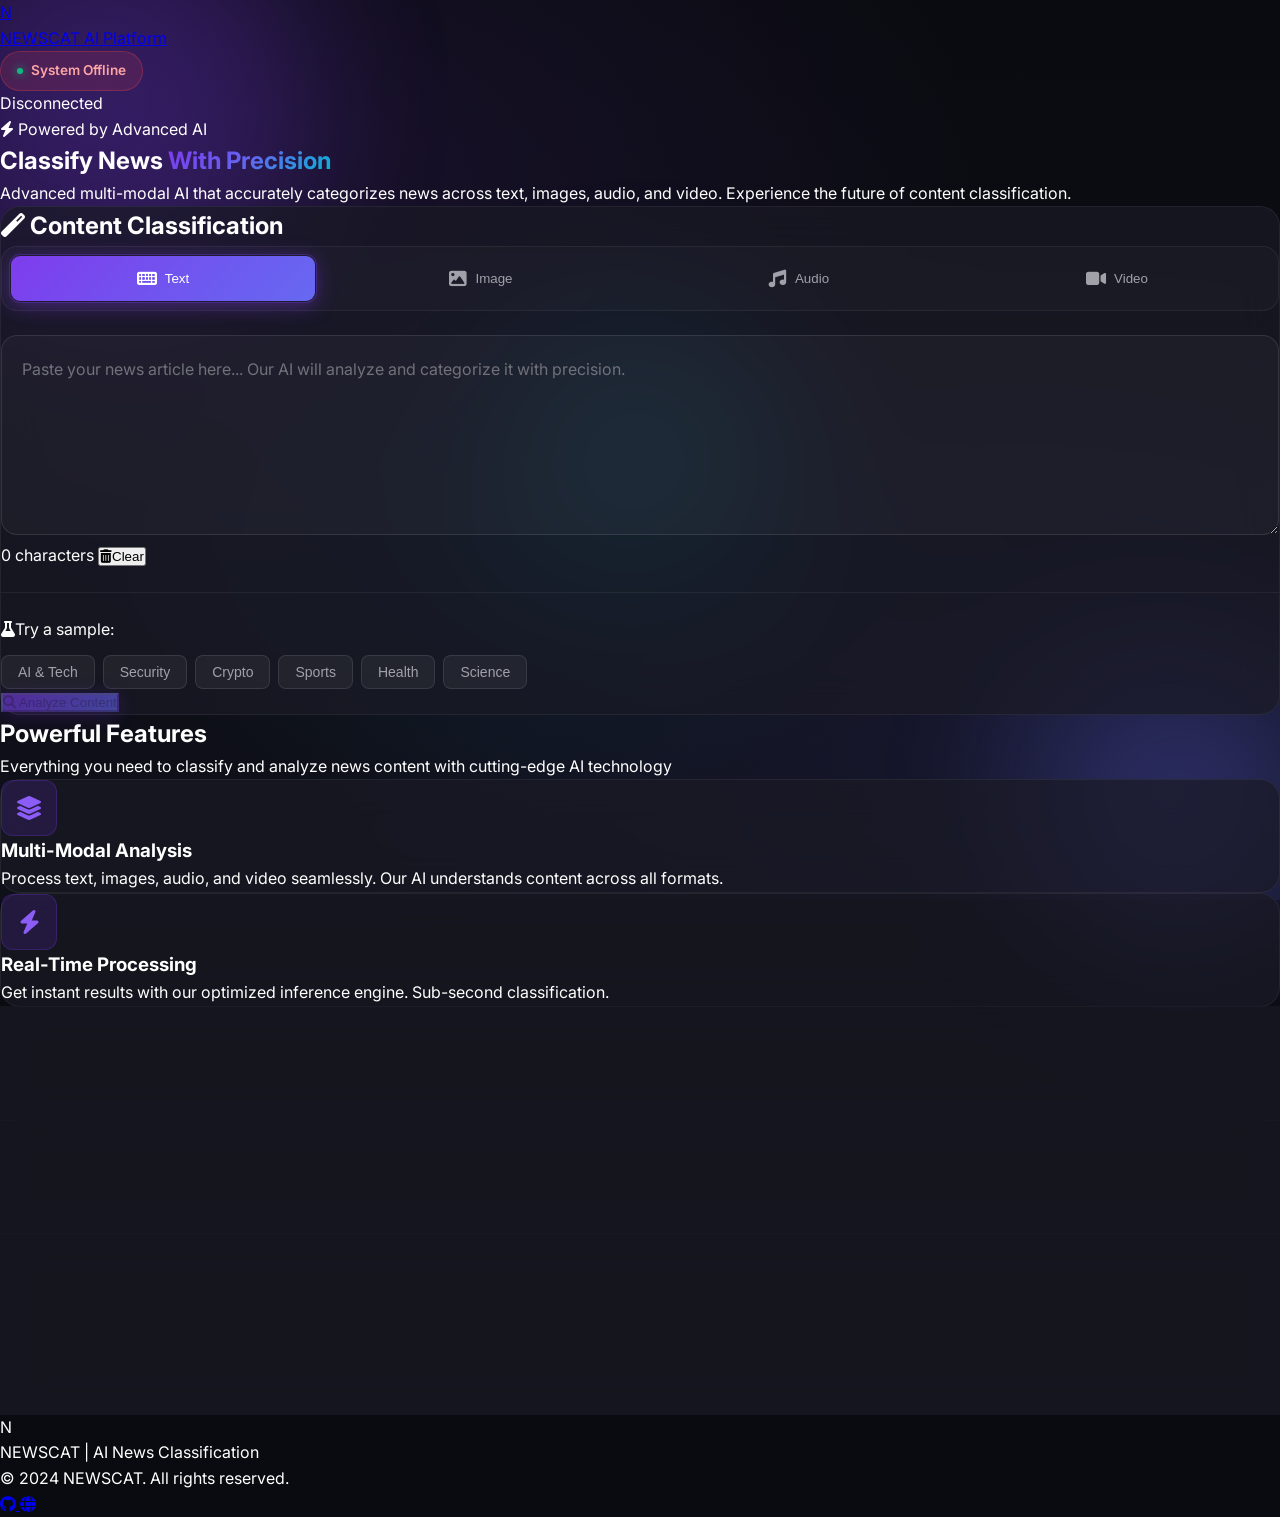
==== commit 6b95fffc: "Add CSS link to HTML and fix ExpertClassifier - Added missing results-styles.css link to frontend/in" ====
--- a/frontend/index.html
+++ b/frontend/index.html
@@ -16,6 +16,9 @@
 
     <!-- Font Awesome -->
     <link rel="stylesheet" href="https://cdnjs.cloudflare.com/ajax/libs/font-awesome/6.5.0/css/all.min.css">
+
+    <!-- NEWSCAT Results Styles - Expert Level CSS -->
+    <link rel="stylesheet" href="/css/results-styles.css">
 
     <!-- Tailwind CSS via CDN -->
     <script src="https://cdn.tailwindcss.com"></script>
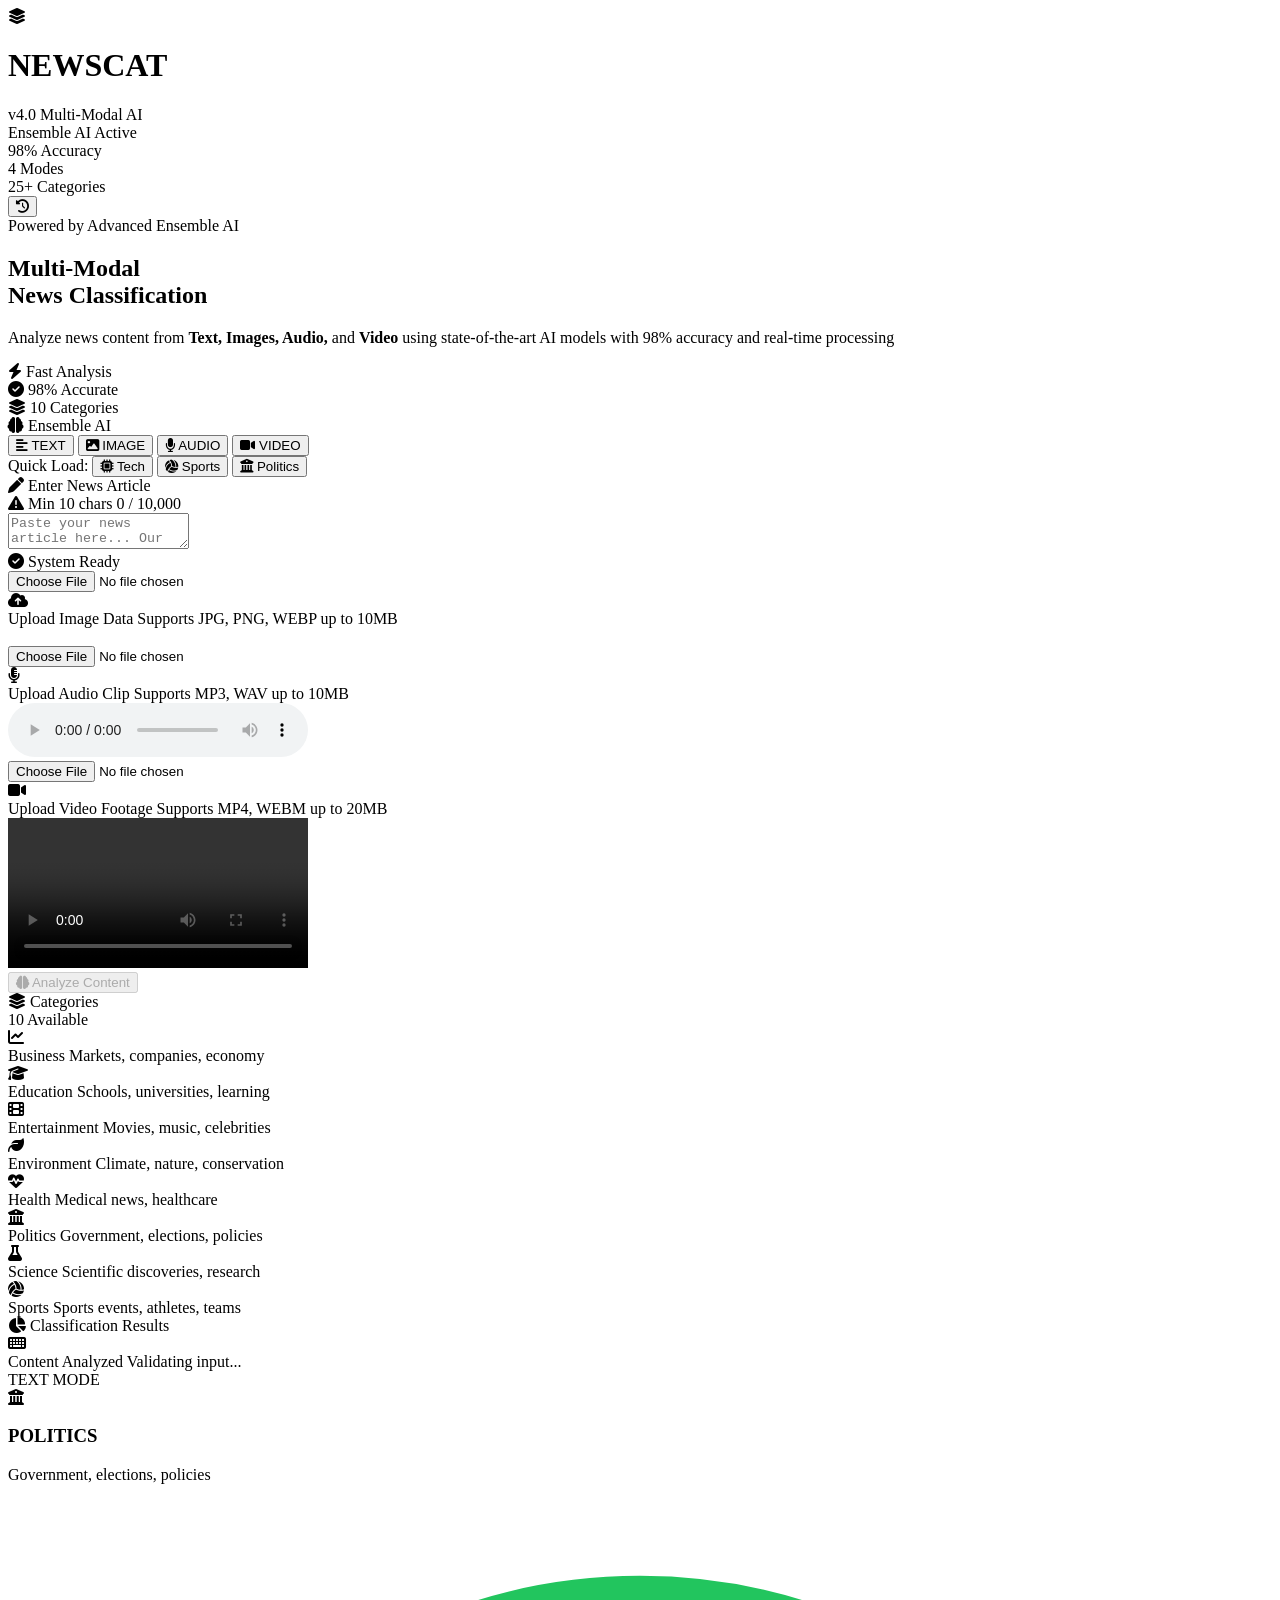
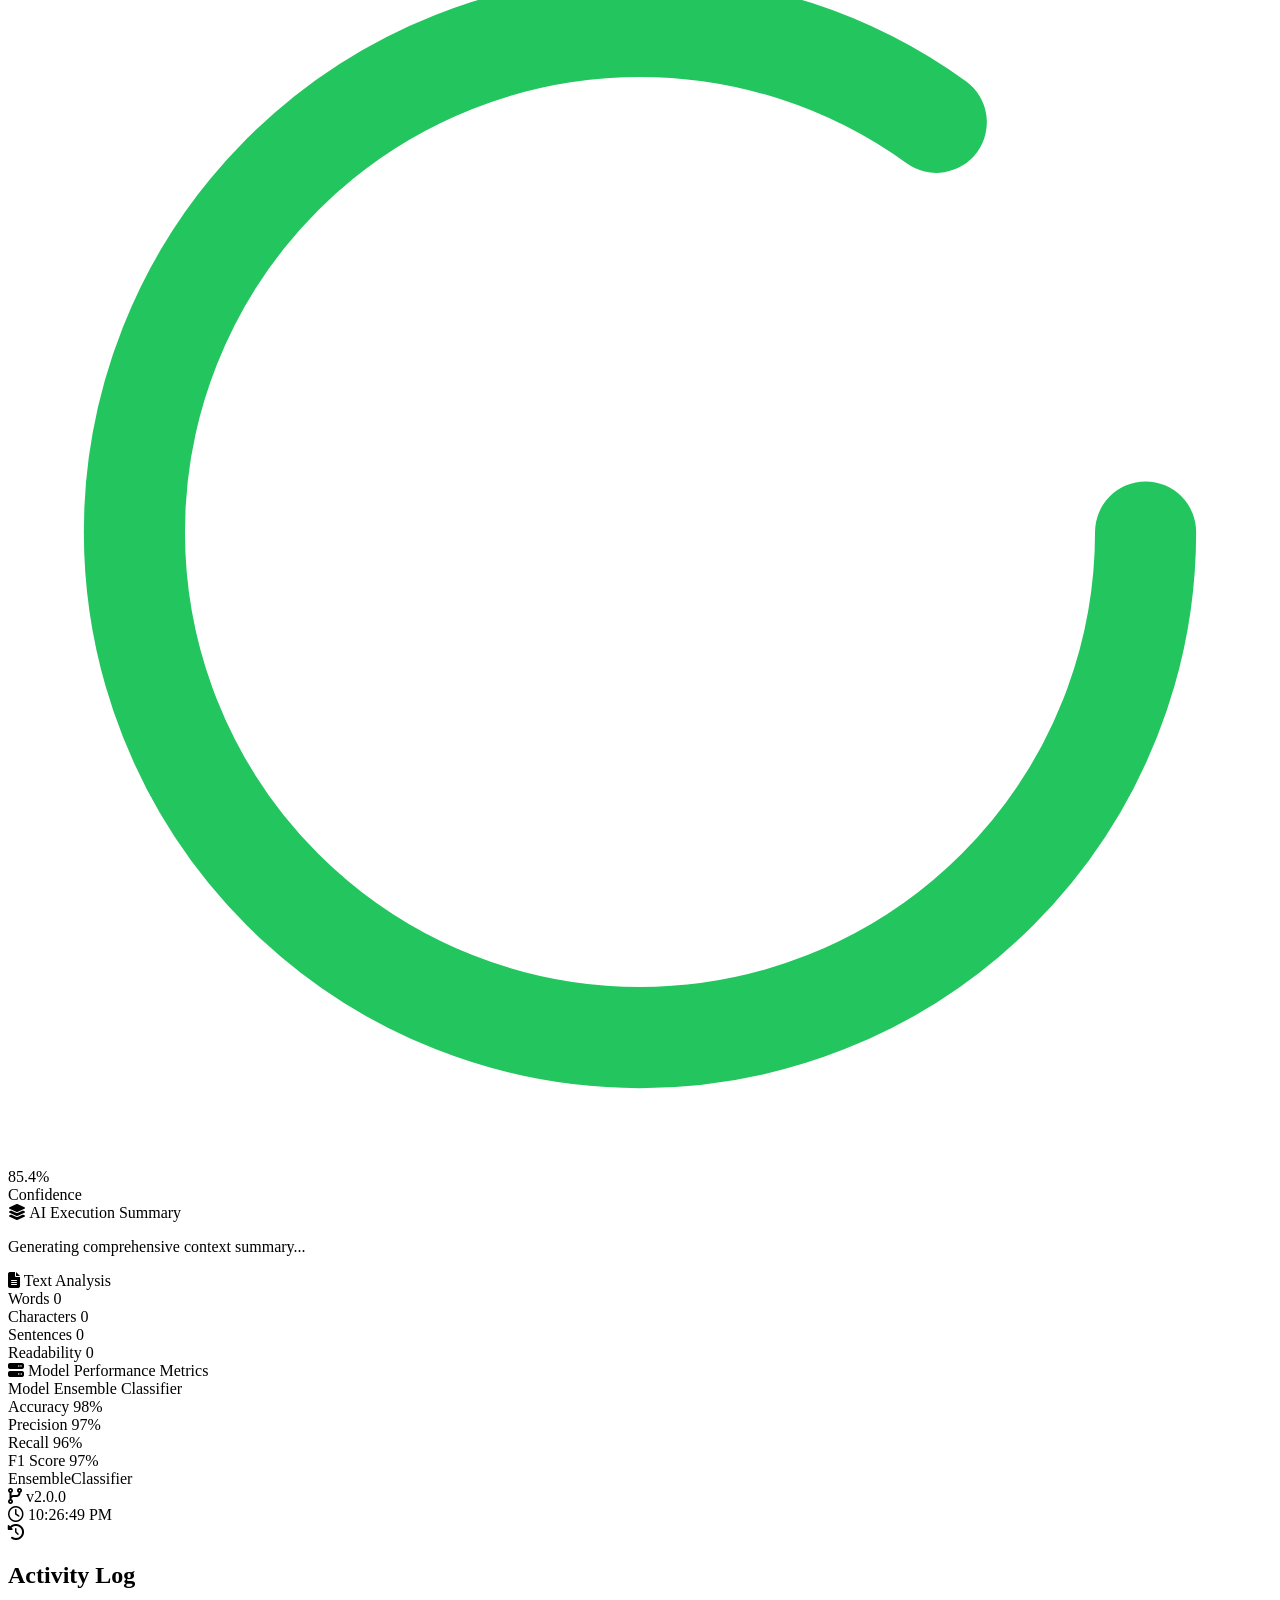
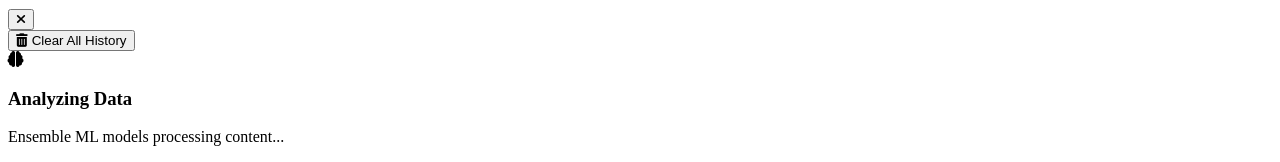
==== commit 63d57144: "Website is redesigned and adding modesl performance and improving logical" ====
--- a/frontend/index.html
+++ b/frontend/index.html
@@ -5,8 +5,8 @@
     <meta charset="UTF-8">
     <meta name="viewport" content="width=device-width, initial-scale=1.0">
     <meta name="description" content="NEWSCAT - AI-Powered Multi-Modal News Classification Platform">
-    <meta name="theme-color" content="#7c3aed">
-    <title>NEWSCAT | AI News Classification</title>
+    <meta name="theme-color" content="#1a1b25">
+    <title>NEWSCAT v4.0 | Multi-Modal AI</title>
 
     <!-- Google Fonts: Inter -->
     <link rel="preconnect" href="https://fonts.googleapis.com">
@@ -16,9 +16,6 @@
 
     <!-- Font Awesome -->
     <link rel="stylesheet" href="https://cdnjs.cloudflare.com/ajax/libs/font-awesome/6.5.0/css/all.min.css">
-
-    <!-- NEWSCAT Results Styles - Expert Level CSS -->
-    <link rel="stylesheet" href="/css/results-styles.css">
 
     <!-- Tailwind CSS via CDN -->
     <script src="https://cdn.tailwindcss.com"></script>
@@ -42,2370 +39,556 @@
                             500: '#6e6e80',
                             600: '#565869',
                             700: '#40414f',
-                            800: '#2a2b36',
-                            900: '#1a1b26',
-                            950: '#0a0b10',
+                            800: '#1b1d29',
+                            900: '#13151f',
+                            950: '#0c0d13',
                         },
                         brand: {
-                            purple: '#7c3aed',
-                            purpleLight: '#8b5cf6',
-                            indigo: '#6366f1',
+                            purple: '#a855f7',
+                            primary: '#6366f1',
+                            green: '#22c55e',
                             cyan: '#06b6d4',
                         }
-                    },
-                    backgroundImage: {
-                        'gradient-radial': 'radial-gradient(var(--tw-gradient-stops))',
-                        'mesh-gradient': 'linear-gradient(135deg, rgba(124, 58, 237, 0.15) 0%, rgba(99, 102, 241, 0.1) 50%, rgba(6, 182, 212, 0.05) 100%)',
-                    },
-                    boxShadow: {
-                        'glow': '0 0 30px rgba(124, 58, 237, 0.4)',
-                        'glow-lg': '0 0 50px rgba(124, 58, 237, 0.5)',
-                        'inner-glow': 'inset 0 0 20px rgba(124, 58, 237, 0.2)',
                     }
                 }
             }
         }
     </script>
-
-    <style>
-        /* ============================================
-           CSS VARIABLES & BASE STYLES
-           ============================================ */
-        :root {
-            --bg-primary: #0a0b10;
-            --bg-secondary: #1a1b26;
-            --bg-card: rgba(26, 27, 38, 0.7);
-            --bg-card-hover: rgba(35, 36, 50, 0.8);
-            --purple: #7c3aed;
-            --purple-light: #8b5cf6;
-            --indigo: #6366f1;
-            --cyan: #06b6d4;
-            --text-primary: #ffffff;
-            --text-secondary: #a1a1aa;
-            --text-muted: #71717a;
-            --border-subtle: rgba(255, 255, 255, 0.06);
-            --border-default: rgba(255, 255, 255, 0.1);
-            --border-hover: rgba(124, 58, 237, 0.4);
-            --success: #10b981;
-            --warning: #f59e0b;
-            --error: #ef4444;
-        }
-
-        * {
-            margin: 0;
-            padding: 0;
-            box-sizing: border-box;
-        }
-
-        html {
-            scroll-behavior: smooth;
-        }
-
-        body {
-            font-family: 'Inter', sans-serif;
-            background: var(--bg-primary);
-            color: var(--text-primary);
-            overflow-x: hidden;
-            line-height: 1.6;
-        }
-
-        /* Animated Mesh Gradient Background */
-        .mesh-bg {
-            position: fixed;
-            top: 0;
-            left: 0;
-            right: 0;
-            bottom: 0;
-            background:
-                radial-gradient(ellipse at 20% 20%, rgba(124, 58, 237, 0.12) 0%, transparent 50%),
-                radial-gradient(ellipse at 80% 80%, rgba(99, 102, 241, 0.1) 0%, transparent 50%),
-                radial-gradient(ellipse at 40% 60%, rgba(6, 182, 212, 0.08) 0%, transparent 40%),
-                linear-gradient(180deg, var(--bg-primary) 0%, #0f1019 100%);
-            z-index: -1;
-        }
-
-        /* Animated floating orbs */
-        .orb {
-            position: absolute;
-            border-radius: 50%;
-            filter: blur(80px);
-            opacity: 0.3;
-            animation: float 20s ease-in-out infinite;
-        }
-
-        .orb-1 {
-            width: 400px;
-            height: 400px;
-            background: var(--purple);
-            top: -100px;
-            left: -100px;
-            animation-delay: 0s;
-        }
-
-        .orb-2 {
-            width: 300px;
-            height: 300px;
-            background: var(--indigo);
-            bottom: -50px;
-            right: -50px;
-            animation-delay: -5s;
-        }
-
-        .orb-3 {
-            width: 250px;
-            height: 250px;
-            background: var(--cyan);
-            top: 50%;
-            left: 50%;
-            transform: translate(-50%, -50%);
-            animation-delay: -10s;
-        }
-
-        @keyframes float {
-
-            0%,
-            100% {
-                transform: translate(0, 0) scale(1);
-            }
-
-            33% {
-                transform: translate(30px, -30px) scale(1.1);
-            }
-
-            66% {
-                transform: translate(-20px, 20px) scale(0.9);
-            }
-        }
-
-        /* Glassmorphism Card */
-        .glass-card {
-            background: var(--bg-card);
-            backdrop-filter: blur(20px);
-            -webkit-backdrop-filter: blur(20px);
-            border: 1px solid var(--border-subtle);
-            border-radius: 1.25rem;
-            transition: all 0.3s cubic-bezier(0.4, 0, 0.2, 1);
-        }
-
-        .glass-card:hover {
-            background: var(--bg-card-hover);
-            border-color: var(--border-hover);
-            box-shadow: 0 0 30px rgba(124, 58, 237, 0.2);
-            transform: translateY(-2px);
-        }
-
-        /* Gradient Text */
-        .gradient-text {
-            background: linear-gradient(135deg, var(--purple) 0%, var(--indigo) 50%, var(--cyan) 100%);
-            -webkit-background-clip: text;
-            -webkit-text-fill-color: transparent;
-            background-clip: text;
-        }
-
-        /* Glow Button */
-        .btn-glow {
-            background: linear-gradient(135deg, var(--purple) 0%, var(--indigo) 100%);
-            box-shadow: 0 4px 20px rgba(124, 58, 237, 0.4);
-            transition: all 0.3s ease;
-        }
-
-        .btn-glow:hover {
-            box-shadow: 0 8px 40px rgba(124, 58, 237, 0.6);
-            transform: translateY(-2px);
-        }
-
-        .btn-glow:disabled {
-            opacity: 0.6;
-            cursor: not-allowed;
-            transform: none;
-        }
-
-        /* Outline Button */
-        .btn-outline {
-            border: 1px solid var(--border-default);
-            background: transparent;
-            transition: all 0.3s ease;
-        }
-
-        .btn-outline:hover {
-            border-color: var(--purple);
-            background: rgba(124, 58, 237, 0.1);
-            box-shadow: 0 0 20px rgba(124, 58, 237, 0.2);
-        }
-
-        /* Status Badge */
-        .status-badge {
-            display: inline-flex;
-            align-items: center;
-            gap: 0.5rem;
-            padding: 0.5rem 1rem;
-            background: rgba(16, 185, 129, 0.15);
-            border: 1px solid rgba(16, 185, 129, 0.3);
-            border-radius: 9999px;
-            color: #10b981;
-            font-size: 0.85rem;
-            font-weight: 600;
-        }
-
-        .status-badge::before {
-            content: '';
-            width: 6px;
-            height: 6px;
-            background: #10b981;
-            border-radius: 50%;
-            box-shadow: 0 0 10px #10b981;
-            animation: pulse 2s ease-in-out infinite;
-        }
-
-        @keyframes pulse {
-
-            0%,
-            100% {
-                opacity: 1;
-                transform: scale(1);
-            }
-
-            50% {
-                opacity: 0.6;
-                transform: scale(1.3);
-            }
-        }
-
-        /* Feature Icon */
-        .feature-icon {
-            width: 56px;
-            height: 56px;
-            background: rgba(124, 58, 237, 0.15);
-            border: 1px solid rgba(124, 58, 237, 0.25);
-            border-radius: 0.75rem;
-            display: flex;
-            align-items: center;
-            justify-content: center;
-            font-size: 1.5rem;
-            color: var(--purple-light);
-            transition: all 0.3s ease;
-        }
-
-        .glass-card:hover .feature-icon {
-            background: rgba(124, 58, 237, 0.3);
-            box-shadow: 0 0 25px rgba(124, 58, 237, 0.4);
-            transform: scale(1.05);
-        }
-
-        /* Input Section Styles */
-        .input-type-selector {
-            display: flex;
-            gap: 0.75rem;
-            margin-bottom: 1.5rem;
-            flex-wrap: wrap;
-            padding: 0.5rem;
-            background: rgba(255, 255, 255, 0.02);
-            border-radius: 1rem;
-            border: 1px solid var(--border-subtle);
-        }
-
-        .input-type-btn {
-            flex: 1;
-            min-width: 100px;
-            padding: 0.875rem 1.25rem;
-            border-radius: 0.625rem;
-            border: 1px solid transparent;
-            background: transparent;
-            color: var(--text-secondary);
-            font-weight: 500;
-            cursor: pointer;
-            transition: all 0.3s cubic-bezier(0.4, 0, 0.2, 1);
-            display: flex;
-            align-items: center;
-            justify-content: center;
-            gap: 0.5rem;
-            position: relative;
-            overflow: hidden;
-        }
-
-        .input-type-btn::before {
-            content: '';
-            position: absolute;
-            inset: 0;
-            background: linear-gradient(135deg, var(--purple) 0%, var(--indigo) 100%);
-            opacity: 0;
-            transition: opacity 0.3s ease;
-            z-index: -1;
-        }
-
-        .input-type-btn:hover {
-            color: var(--text-primary);
-            background: rgba(124, 58, 237, 0.1);
-            border-color: var(--border-hover);
-            transform: translateY(-1px);
-        }
-
-        .input-type-btn.active {
-            color: white;
-            border-color: transparent;
-            box-shadow: 0 4px 20px rgba(124, 58, 237, 0.4), 0 0 0 1px rgba(124, 58, 237, 0.3);
-        }
-
-        .input-type-btn.active::before {
-            opacity: 1;
-        }
-
-        .input-type-btn i {
-            font-size: 1.1rem;
-            transition: transform 0.3s ease;
-        }
-
-        .input-type-btn:hover i {
-            transform: scale(1.1);
-        }
-
-        /* Input Panel Transitions */
-        .input-panel {
-            animation: fadeInUp 0.4s ease-out;
-        }
-
-        .input-panel.hidden {
-            display: none;
-        }
-
-        @keyframes fadeInUp {
-            from {
-                opacity: 0;
-                transform: translateY(10px);
-            }
-
-            to {
-                opacity: 1;
-                transform: translateY(0);
-            }
-        }
-
-        /* Media Upload Zones */
-        .media-upload-zone {
-            border: 2px dashed var(--border-default);
-            border-radius: 1rem;
-            padding: 2.5rem 2rem;
-            text-align: center;
-            cursor: pointer;
-            transition: all 0.3s cubic-bezier(0.4, 0, 0.2, 1);
-            background: rgba(255, 255, 255, 0.02);
-            position: relative;
-            overflow: hidden;
-        }
-
-        .media-upload-zone::before {
-            content: '';
-            position: absolute;
-            inset: 0;
-            background: linear-gradient(135deg, rgba(124, 58, 237, 0.1) 0%, rgba(99, 102, 241, 0.1) 100%);
-            opacity: 0;
-            transition: opacity 0.3s ease;
-        }
-
-        .media-upload-zone:hover {
-            border-color: var(--purple);
-            transform: translateY(-2px);
-            box-shadow: 0 8px 30px rgba(124, 58, 237, 0.15);
-        }
-
-        .media-upload-zone:hover::before {
-            opacity: 1;
-        }
-
-        .media-upload-zone.dragover {
-            border-color: var(--purple);
-            background: rgba(124, 58, 237, 0.08);
-            transform: scale(1.01);
-            box-shadow: 0 0 0 3px rgba(124, 58, 237, 0.2), 0 8px 30px rgba(124, 58, 237, 0.2);
-        }
-
-        .media-upload-zone .upload-icon {
-            width: 64px;
-            height: 64px;
-            margin: 0 auto 1rem;
-            border-radius: 1rem;
-            background: linear-gradient(135deg, rgba(124, 58, 237, 0.2) 0%, rgba(99, 102, 241, 0.2) 100%);
-            display: flex;
-            align-items: center;
-            justify-content: center;
-            font-size: 1.75rem;
-            color: var(--purple-light);
-            transition: all 0.3s ease;
-        }
-
-        .media-upload-zone:hover .upload-icon {
-            transform: scale(1.1);
-            background: linear-gradient(135deg, rgba(124, 58, 237, 0.3) 0%, rgba(99, 102, 241, 0.3) 100%);
-        }
-
-        .media-upload-zone h3 {
-            font-size: 1.25rem;
-            font-weight: 600;
-            color: var(--text-primary);
-            margin-bottom: 0.5rem;
-        }
-
-        .media-upload-zone p {
-            color: var(--text-muted);
-            font-size: 0.9rem;
-        }
-
-        .media-upload-zone .file-types {
-            margin-top: 0.75rem;
-            display: flex;
-            flex-wrap: wrap;
-            justify-content: center;
-            gap: 0.375rem;
-        }
-
-        .media-upload-zone .file-type-badge {
-            padding: 0.25rem 0.625rem;
-            background: rgba(124, 58, 237, 0.15);
-            border: 1px solid rgba(124, 58, 237, 0.3);
-            border-radius: 0.375rem;
-            font-size: 0.75rem;
-            color: var(--purple-light);
-            font-weight: 500;
-        }
-
-        /* Media File Info */
-        .media-file-info {
-            margin-top: 1.25rem;
-            padding: 1.25rem;
-            background: rgba(255, 255, 255, 0.03);
-            border-radius: 0.875rem;
-            border: 1px solid var(--border-subtle);
-            display: flex;
-            align-items: center;
-            gap: 1rem;
-            transition: all 0.3s ease;
-        }
-
-        .media-file-info:hover {
-            border-color: var(--border-default);
-            background: rgba(255, 255, 255, 0.05);
-        }
-
-        .media-file-info .file-icon {
-            width: 48px;
-            height: 48px;
-            border-radius: 0.75rem;
-            background: linear-gradient(135deg, var(--purple) 0%, var(--indigo) 100%);
-            display: flex;
-            align-items: center;
-            justify-content: center;
-            font-size: 1.25rem;
-            color: white;
-            flex-shrink: 0;
-        }
-
-        .media-file-info .file-details {
-            flex: 1;
-            min-width: 0;
-        }
-
-        .media-file-info .file-name {
-            font-weight: 500;
-            color: var(--text-primary);
-            white-space: nowrap;
-            overflow: hidden;
-            text-overflow: ellipsis;
-        }
-
-        .media-file-info .file-meta {
-            font-size: 0.875rem;
-            color: var(--text-muted);
-            margin-top: 0.25rem;
-        }
-
-        .media-file-info .remove-file-btn {
-            width: 36px;
-            height: 36px;
-            border-radius: 0.5rem;
-            border: none;
-            background: rgba(239, 68, 68, 0.1);
-            color: var(--error);
-            cursor: pointer;
-            display: flex;
-            align-items: center;
-            justify-content: center;
-            transition: all 0.2s ease;
-            flex-shrink: 0;
-        }
-
-        .media-file-info .remove-file-btn:hover {
-            background: rgba(239, 68, 68, 0.2);
-            transform: scale(1.05);
-        }
-
-        /* Image Preview */
-        .image-preview-container {
-            margin-top: 1.25rem;
-            position: relative;
-            border-radius: 0.875rem;
-            overflow: hidden;
-            border: 1px solid var(--border-subtle);
-            background: rgba(0, 0, 0, 0.3);
-        }
-
-        .image-preview-container img {
-            width: 100%;
-            max-height: 300px;
-            object-fit: contain;
-            display: block;
-        }
-
-        .image-preview-container .remove-image-btn {
-            position: absolute;
-            top: 0.75rem;
-            right: 0.75rem;
-            width: 36px;
-            height: 36px;
-            border-radius: 50%;
-            border: none;
-            background: rgba(0, 0, 0, 0.6);
-            backdrop-filter: blur(10px);
-            color: white;
-            cursor: pointer;
-            display: flex;
-            align-items: center;
-            justify-content: center;
-            transition: all 0.2s ease;
-        }
-
-        .image-preview-container .remove-image-btn:hover {
-            background: rgba(239, 68, 68, 0.8);
-            transform: scale(1.1);
-        }
-
-        /* Audio/Video Player Preview */
-        .media-player-preview {
-            margin-top: 1.25rem;
-            border-radius: 0.875rem;
-            overflow: hidden;
-            border: 1px solid var(--border-subtle);
-            background: rgba(0, 0, 0, 0.3);
-        }
-
-        .media-player-preview audio,
-        .media-player-preview video {
-            width: 100%;
-            max-height: 300px;
-        }
-
-        /* Textarea Styles */
-        .input-textarea {
-            width: 100%;
-            min-height: 200px;
-            padding: 1.25rem;
-            border-radius: 1rem;
-            border: 1px solid var(--border-default);
-            background: rgba(255, 255, 255, 0.03);
-            color: var(--text-primary);
-            font-family: 'Inter', sans-serif;
-            font-size: 1rem;
-            line-height: 1.7;
-            resize: vertical;
-            transition: all 0.3s ease;
-        }
-
-        .input-textarea:focus {
-            outline: none;
-            border-color: var(--purple);
-            box-shadow: 0 0 0 3px rgba(124, 58, 237, 0.1), 0 0 30px rgba(124, 58, 237, 0.1);
-        }
-
-        .input-textarea::placeholder {
-            color: var(--text-muted);
-        }
-
-        /* Upload Zone */
-        .upload-zone {
-            border: 2px dashed var(--border-default);
-            border-radius: 1rem;
-            padding: 3rem 2rem;
-            text-align: center;
-            cursor: pointer;
-            transition: all 0.3s ease;
-            background: rgba(255, 255, 255, 0.02);
-        }
-
-        .upload-zone:hover {
-            border-color: var(--purple);
-            background: rgba(124, 58, 237, 0.05);
-        }
-
-        .upload-zone.dragover {
-            border-color: var(--purple);
-            background: rgba(124, 58, 237, 0.1);
-            transform: scale(1.02);
-        }
-
-        .upload-zone-icon {
-            font-size: 3rem;
-            color: var(--purple-light);
-            margin-bottom: 1rem;
-        }
-
-        /* URL Input */
-        .url-input {
-            width: 100%;
-            padding: 1rem 1.25rem;
-            border-radius: 1rem;
-            border: 1px solid var(--border-default);
-            background: rgba(255, 255, 255, 0.03);
-            color: var(--text-primary);
-            font-size: 1rem;
-            transition: all 0.3s ease;
-        }
-
-        .url-input:focus {
-            outline: none;
-            border-color: var(--purple);
-            box-shadow: 0 0 0 3px rgba(124, 58, 237, 0.1);
-        }
-
-        /* Sample Buttons */
-        .sample-buttons {
-            margin-top: 1.5rem;
-            padding-top: 1.5rem;
-            border-top: 1px solid var(--border-subtle);
-        }
-
-        .sample-grid {
-            display: flex;
-            flex-wrap: wrap;
-            gap: 0.5rem;
-            margin-top: 0.75rem;
-        }
-
-        .sample-btn {
-            padding: 0.5rem 1rem;
-            border-radius: 0.5rem;
-            border: 1px solid var(--border-default);
-            background: rgba(255, 255, 255, 0.05);
-            color: var(--text-secondary);
-            font-size: 0.875rem;
-            cursor: pointer;
-            transition: all 0.3s ease;
-        }
-
-        .sample-btn:hover {
-            border-color: var(--purple);
-            background: rgba(124, 58, 237, 0.2);
-            color: white;
-            transform: translateY(-2px);
-        }
-
-        /* Results Section */
-        .results-grid {
-            display: grid;
-            grid-template-columns: repeat(auto-fit, minmax(350px, 1fr));
-            gap: 1.5rem;
-            margin-top: 2rem;
-        }
-
-        .result-card {
-            background: rgba(255, 255, 255, 0.05);
-            backdrop-filter: blur(20px);
-            border-radius: 1.25rem;
-            padding: 1.75rem;
-            border: 1px solid var(--border-subtle);
-            transition: all 0.3s ease;
-        }
-
-        .result-card:hover {
-            border-color: var(--border-hover);
-            box-shadow: 0 10px 40px rgba(0, 0, 0, 0.3);
-        }
-
-        .result-card-header {
-            display: flex;
-            align-items: center;
-            margin-bottom: 1.25rem;
-            padding-bottom: 1rem;
-            border-bottom: 1px solid var(--border-subtle);
-        }
-
-        .result-card-icon {
-            width: 48px;
-            height: 48px;
-            border-radius: 12px;
-            display: flex;
-            align-items: center;
-            justify-content: center;
-            margin-right: 1rem;
-            font-size: 1.5rem;
-        }
-
-        .result-card-title {
-            font-size: 1.25rem;
-            font-weight: 700;
-            color: white;
-        }
-
-        .summary-card .result-card-icon {
-            background: linear-gradient(135deg, #667eea, #764ba2);
-        }
-
-        .classification-card .result-card-icon {
-            background: linear-gradient(135deg, #f093fb, #f5576c);
-        }
-
-        .keywords-card .result-card-icon {
-            background: linear-gradient(135deg, #4facfe, #00f2fe);
-        }
-
-        .sentiment-card .result-card-icon {
-            background: linear-gradient(135deg, #43e97b, #38f9d7);
-        }
-
-        .metadata-card .result-card-icon {
-            background: linear-gradient(135deg, #fa709a, #fee140);
-        }
-
-        /* Classification Progress Bars */
-        .classification-item {
-            margin-bottom: 1.25rem;
-        }
-
-        .classification-header {
-            display: flex;
-            justify-content: space-between;
-            align-items: center;
-            margin-bottom: 0.5rem;
-        }
-
-        .category-name {
-            font-weight: 600;
-            font-size: 1rem;
-            color: var(--text-primary);
-        }
-
-        .confidence-score {
-            font-weight: 700;
-            font-size: 1.1rem;
-            background: linear-gradient(135deg, var(--purple), var(--indigo));
-            -webkit-background-clip: text;
-            -webkit-text-fill-color: transparent;
-            background-clip: text;
-        }
-
-        .progress-bar-container {
-            background: rgba(255, 255, 255, 0.1);
-            border-radius: 12px;
-            height: 12px;
-            overflow: hidden;
-        }
-
-        .progress-bar {
-            height: 100%;
-            border-radius: 12px;
-            background: linear-gradient(90deg, var(--purple), var(--indigo), var(--cyan));
-            transition: width 1s ease-out;
-            box-shadow: 0 2px 8px rgba(124, 58, 237, 0.4);
-        }
-
-        /* Keywords */
-        .keywords-container {
-            display: flex;
-            flex-wrap: wrap;
-            gap: 0.75rem;
-        }
-
-        .keyword-badge {
-            padding: 0.5rem 1rem;
-            border-radius: 25px;
-            font-size: 0.875rem;
-            font-weight: 600;
-            background: linear-gradient(135deg, #4facfe, #00f2fe);
-            color: white;
-            box-shadow: 0 4px 12px rgba(79, 172, 254, 0.3);
-            transition: transform 0.2s ease, box-shadow 0.2s ease;
-        }
-
-        .keyword-badge:hover {
-            transform: scale(1.05);
-            box-shadow: 0 6px 16px rgba(79, 172, 254, 0.4);
-        }
-
-        /* Sentiment Display */
-        .sentiment-display {
-            text-align: center;
-            padding: 1rem;
-        }
-
-        .sentiment-score {
-            font-size: 3rem;
-            font-weight: 800;
-            margin-bottom: 0.5rem;
-            background: linear-gradient(135deg, #43e97b, #38f9d7);
-            -webkit-background-clip: text;
-            -webkit-text-fill-color: transparent;
-            background-clip: text;
-        }
-
-        .sentiment-label {
-            font-size: 1.2rem;
-            font-weight: 600;
-            color: var(--text-primary);
-            margin-bottom: 1rem;
-        }
-
-        .sentiment-bar {
-            background: rgba(255, 255, 255, 0.1);
-            border-radius: 20px;
-            height: 20px;
-            margin: 1rem 0;
-            position: relative;
-            overflow: hidden;
-        }
-
-        .sentiment-fill {
-            height: 100%;
-            border-radius: 20px;
-            background: linear-gradient(90deg, #f56565, #fbbf24, #43e97b);
-            transition: width 1.5s ease-out;
-        }
-
-        .sentiment-labels {
-            display: flex;
-            justify-content: space-between;
-            font-size: 0.875rem;
-            color: var(--text-muted);
-            font-weight: 500;
-        }
-
-        /* Metadata Grid */
-        .metadata-grid {
-            display: grid;
-            grid-template-columns: repeat(auto-fit, minmax(120px, 1fr));
-            gap: 1rem;
-        }
-
-        .metadata-item {
-            background: rgba(255, 255, 255, 0.05);
-            padding: 1rem;
-            border-radius: 12px;
-            text-align: center;
-            border: 1px solid var(--border-subtle);
-        }
-
-        .metadata-label {
-            font-size: 0.75rem;
-            color: var(--text-muted);
-            margin-bottom: 0.5rem;
-            font-weight: 500;
-            text-transform: uppercase;
-            letter-spacing: 0.5px;
-        }
-
-        .metadata-value {
-            font-size: 1.25rem;
-            font-weight: 700;
-            color: white;
-        }
-
-        /* Category Badges */
-        .category-badges-container {
-            display: flex;
-            flex-wrap: wrap;
-            gap: 0.75rem;
-            margin-top: 1rem;
-        }
-
-        .category-badge {
-            padding: 0.75rem 1.5rem;
-            border-radius: 30px;
-            font-size: 0.95rem;
-            font-weight: 600;
-            color: white;
-            box-shadow: 0 4px 12px rgba(0, 0, 0, 0.2);
-            transition: transform 0.2s ease;
-        }
-
-        .category-badge:hover {
-            transform: translateY(-2px);
-        }
-
-        .badge-politics {
-            background: linear-gradient(135deg, #e53e3e, #fc8181);
-        }
-
-        .badge-sports {
-            background: linear-gradient(135deg, #38b2ac, #81e6d9);
-        }
-
-        .badge-technology {
-            background: linear-gradient(135deg, #667eea, #9f7aea);
-        }
-
-        .badge-business {
-            background: linear-gradient(135deg, #d69e2e, #ecc94b);
-        }
-
-        .badge-entertainment {
-            background: linear-gradient(135deg, #ed8936, #f6ad55);
-        }
-
-        .badge-health {
-            background: linear-gradient(135deg, #48bb78, #68d391);
-        }
-
-        .badge-science {
-            background: linear-gradient(135deg, #4299e1, #63b3ed);
-        }
-
-        .badge-world {
-            background: linear-gradient(135deg, #9f7aea, #b794f4);
-        }
-
-        /* History Section */
-        .history-section {
-            margin-top: 3rem;
-            padding-top: 2rem;
-            border-top: 1px solid var(--border-subtle);
-        }
-
-        .history-list {
-            display: flex;
-            flex-direction: column;
-            gap: 0.75rem;
-            max-height: 400px;
-            overflow-y: auto;
-            padding-right: 0.5rem;
-        }
-
-        .history-list::-webkit-scrollbar {
-            width: 6px;
-        }
-
-        .history-list::-webkit-scrollbar-track {
-            background: rgba(255, 255, 255, 0.05);
-            border-radius: 3px;
-        }
-
-        .history-list::-webkit-scrollbar-thumb {
-            background: var(--purple);
-            border-radius: 3px;
-        }
-
-        .history-item {
-            background: rgba(255, 255, 255, 0.03);
-            border: 1px solid var(--border-subtle);
-            border-radius: 0.75rem;
-            padding: 1rem;
-            cursor: pointer;
-            transition: all 0.3s ease;
-            display: flex;
-            justify-content: space-between;
-            align-items: center;
-        }
-
-        .history-item:hover {
-            background: rgba(124, 58, 237, 0.1);
-            border-color: var(--border-hover);
-            transform: translateX(5px);
-        }
-
-        .history-item-content {
-            flex: 1;
-            min-width: 0;
-        }
-
-        .history-item-title {
-            font-weight: 600;
-            color: white;
-            white-space: nowrap;
-            overflow: hidden;
-            text-overflow: ellipsis;
-            margin-bottom: 0.25rem;
-        }
-
-        .history-item-meta {
-            font-size: 0.8rem;
-            color: var(--text-muted);
-        }
-
-        .history-item-category {
-            padding: 0.25rem 0.75rem;
-            border-radius: 20px;
-            font-size: 0.8rem;
-            font-weight: 600;
-            background: linear-gradient(135deg, var(--purple), var(--indigo));
-            color: white;
-        }
-
-        .history-empty {
-            text-align: center;
-            padding: 2rem;
-            color: var(--text-muted);
-        }
-
-        /* Loading Overlay */
-        .loading-overlay {
-            position: fixed;
-            top: 0;
-            left: 0;
-            right: 0;
-            bottom: 0;
-            background: rgba(10, 11, 16, 0.9);
-            backdrop-filter: blur(10px);
-            display: flex;
-            flex-direction: column;
-            align-items: center;
-            justify-content: center;
-            z-index: 1000;
-            opacity: 0;
-            visibility: hidden;
-            transition: all 0.3s ease;
-        }
-
-        .loading-overlay.active {
-            opacity: 1;
-            visibility: visible;
-        }
-
-        .loading-spinner {
-            width: 60px;
-            height: 60px;
-            border: 4px solid rgba(124, 58, 237, 0.2);
-            border-top-color: var(--purple);
-            border-radius: 50%;
-            animation: spin 1s linear infinite;
-            margin-bottom: 1.5rem;
-        }
-
-        @keyframes spin {
-            to {
-                transform: rotate(360deg);
-            }
-        }
-
-        .loading-text {
-            font-size: 1.25rem;
-            font-weight: 600;
-            color: white;
-        }
-
-        .loading-subtext {
-            font-size: 0.875rem;
-            color: var(--text-muted);
-            margin-top: 0.5rem;
-        }
-
-        /* Error/Alert Messages */
-        .alert {
-            padding: 1rem 1.25rem;
-            border-radius: 0.75rem;
-            margin-bottom: 1rem;
-            display: flex;
-            align-items: center;
-            gap: 0.75rem;
-            font-weight: 500;
-        }
-
-        .alert-error {
-            background: rgba(239, 68, 68, 0.15);
-            border: 1px solid rgba(239, 68, 68, 0.3);
-            color: #fca5a5;
-        }
-
-        .alert-warning {
-            background: rgba(245, 158, 11, 0.15);
-            border: 1px solid rgba(245, 158, 11, 0.3);
-            color: #fcd34d;
-        }
-
-        .alert-success {
-            background: rgba(16, 185, 129, 0.15);
-            border: 1px solid rgba(16, 185, 129, 0.3);
-            color: #6ee7b7;
-        }
-
-        /* Hidden utility */
-        .hidden {
-            display: none !important;
-        }
-
-        /* Responsive adjustments */
-        @media (max-width: 768px) {
-            .hero-title {
-                font-size: 2.5rem !important;
-            }
-
-            .results-grid {
-                grid-template-columns: 1fr;
-            }
-
-            .input-type-selector {
-                flex-direction: row;
-                flex-wrap: wrap;
-                gap: 0.5rem;
-                padding: 0.375rem;
-            }
-
-            .input-type-btn {
-                flex: 1 1 calc(50% - 0.5rem);
-                min-width: auto;
-                padding: 0.625rem 0.75rem;
-                font-size: 0.875rem;
-            }
-
-            .input-type-btn i {
-                font-size: 1rem;
-            }
-
-            .media-upload-zone {
-                padding: 1.5rem 1rem;
-            }
-
-            .media-upload-zone .upload-icon {
-                width: 48px;
-                height: 48px;
-                font-size: 1.5rem;
-            }
-
-            .media-upload-zone h3 {
-                font-size: 1.1rem;
-            }
-
-            .media-file-info {
-                flex-direction: column;
-                text-align: center;
-                gap: 0.75rem;
-            }
-
-            .media-file-info .file-details {
-                text-align: center;
-            }
-
-            .orb {
-                opacity: 0.2;
-            }
-
-            .orb-1 {
-                width: 250px;
-                height: 250px;
-            }
-
-            .orb-2 {
-                width: 200px;
-                height: 200px;
-            }
-
-            .orb-3 {
-                width: 150px;
-                height: 150px;
-            }
-        }
-
-        @media (max-width: 480px) {
-            .input-type-btn {
-                flex: 1 1 100%;
-            }
-
-            .input-type-btn span {
-                display: inline;
-            }
-        }
-
-        /* Animation utilities */
-        @keyframes fadeInUp {
-            from {
-                opacity: 0;
-                transform: translateY(20px);
-            }
-
-            to {
-                opacity: 1;
-                transform: translateY(0);
-            }
-        }
-
-        .animate-fade-in-up {
-            animation: fadeInUp 0.6s ease-out forwards;
-        }
-
-        .delay-100 {
-            animation-delay: 0.1s;
-        }
-
-        .delay-200 {
-            animation-delay: 0.2s;
-        }
-
-        .delay-300 {
-            animation-delay: 0.3s;
-        }
-    </style>
+    <link rel="stylesheet" href="/css/results-styles.css">
 </head>
 
-<body>
-    <!-- Animated Background -->
-    <div class="mesh-bg">
-        <div class="orb orb-1"></div>
-        <div class="orb orb-2"></div>
-        <div class="orb orb-3"></div>
+<body class="bg-dark-950 text-white min-h-screen overflow-x-hidden selection:bg-brand-purple selection:text-white">
+    <!-- Gradient Background Mesh -->
+    <div class="fixed inset-0 z-0 bg-[radial-gradient(ellipse_at_top,_var(--tw-gradient-stops))] from-indigo-900/20 via-dark-950 to-dark-950 pointer-events-none"></div>
+
+    <!-- Main Content wrapper to allow proper z-index stacking -->
+    <div class="relative z-10 flex flex-col min-h-screen">
+        
+        <!-- Header -->
+        <header class="w-full flex items-center justify-between px-6 py-4 border-b border-white/5 glass-panel sticky top-0 z-[100]">
+            <!-- Left: Logo & Title -->
+            <div class="flex items-center gap-3">
+                <div class="w-10 h-10 bg-gradient-to-br from-purple-500 to-indigo-600 rounded-lg flex items-center justify-center font-bold text-white text-xl shadow-[0_0_15px_rgba(168,85,247,0.4)]">
+                    <i class="fas fa-layer-group"></i>
+                </div>
+                <div class="flex flex-col">
+                    <h1 class="text-lg font-bold tracking-wide uppercase text-white leading-none">NEWSCAT</h1>
+                    <span class="text-[10px] text-gray-400 font-medium">v4.0 Multi-Modal AI</span>
+                </div>
+            </div>
+
+            <!-- Center: Status Badge -->
+            <div class="flex items-center px-4 py-1.5 rounded-full bg-green-500/10 border border-green-500/20 shadow-[0_0_10px_rgba(34,197,94,0.1)]">
+                <div class="w-2 h-2 rounded-full bg-green-500 mr-2 shadow-[0_0_5px_rgba(34,197,94,0.8)] animate-pulse"></div>
+                <span class="text-xs font-semibold text-green-400">Ensemble AI Active</span>
+            </div>
+
+            <!-- Right: Stats -->
+            <div class="flex items-center gap-8 text-center hidden md:flex">
+                <div class="flex flex-col items-center">
+                    <span class="text-xl font-bold text-white">98%</span>
+                    <span class="text-[9px] text-gray-500 uppercase tracking-widest font-semibold">Accuracy</span>
+                </div>
+                <div class="flex flex-col items-center">
+                    <span class="text-xl font-bold text-white">4</span>
+                    <span class="text-[9px] text-gray-500 uppercase tracking-widest font-semibold">Modes</span>
+                </div>
+                <div class="flex flex-col items-center">
+                    <span class="text-xl font-bold text-white">25+</span>
+                    <span class="text-[9px] text-gray-500 uppercase tracking-widest font-semibold">Categories</span>
+                </div>
+                <!-- History Toggle -->
+                <button id="history-toggle-btn" class="w-10 h-10 rounded-full bg-dark-800/80 hover:bg-dark-700 backdrop-blur-md border border-white/10 flex items-center justify-center text-gray-300 hover:text-indigo-400 transition-all shadow-[0_4px_10px_rgba(0,0,0,0.3)] hover:shadow-[0_0_15px_rgba(99,102,241,0.5)]">
+                    <i class="fas fa-history"></i>
+                </button>
+            </div>
+        </header>
+
+        <!-- Dynamic Content Area -->
+        <main id="main-content" class="flex-1 w-full max-w-7xl mx-auto px-4 py-8 flex flex-col gap-6">
+            
+            <!-- Hero / Results Container -->
+            <div id="top-section" class="w-full flex-col items-center justify-center py-8 flex transition-all duration-500">
+                <!-- Analyze State (Default) -->
+                <div id="hero-state" class="text-center w-full max-w-4xl mx-auto flex flex-col items-center animate-fade-in">
+                    <div class="inline-flex px-4 py-1.5 rounded-full bg-indigo-500/10 border border-indigo-500/20 text-indigo-300 text-xs font-medium mb-6">
+                        Powered by Advanced Ensemble AI
+                    </div>
+                    
+                    <h2 class="text-5xl md:text-6xl font-extrabold text-white mb-6 tracking-tight leading-tight">
+                        Multi-Modal <br>
+                        <span class="text-transparent bg-clip-text bg-gradient-to-r from-purple-400 to-indigo-400">News Classification</span>
+                    </h2>
+                    
+                    <p class="text-gray-400 text-sm md:text-base max-w-2xl mx-auto mb-10 leading-relaxed">
+                        Analyze news content from <strong class="text-indigo-300">Text, Images, Audio,</strong> and <strong class="text-indigo-300">Video</strong> using state-of-the-art AI models with 98% accuracy and real-time processing
+                    </p>
+                    
+                    <div class="flex flex-wrap justify-center gap-4">
+                        <div class="flex items-center gap-2 px-4 py-2 rounded-lg bg-dark-800/80 border border-white/5 text-gray-300 text-sm font-medium">
+                            <i class="fas fa-bolt text-indigo-400"></i> Fast Analysis
+                        </div>
+                        <div class="flex items-center gap-2 px-4 py-2 rounded-lg bg-dark-800/80 border border-white/5 text-gray-300 text-sm font-medium">
+                            <i class="fas fa-check-circle text-indigo-400"></i> 98% Accurate
+                        </div>
+                        <div class="flex items-center gap-2 px-4 py-2 rounded-lg bg-dark-800/80 border border-white/5 text-gray-300 text-sm font-medium">
+                            <i class="fas fa-layer-group text-indigo-400"></i> 10 Categories
+                        </div>
+                        <div class="flex items-center gap-2 px-4 py-2 rounded-lg bg-dark-800/80 border border-white/5 text-gray-300 text-sm font-medium">
+                            <i class="fas fa-brain text-indigo-400"></i> Ensemble AI
+                        </div>
+                    </div>
+                </div>
+
+                </div>
+
+            <!-- Lower Layout: Input (Left) & Categories (Right) -->
+            <div class="grid grid-cols-1 lg:grid-cols-12 gap-6 w-full mt-4">
+                
+                <!-- Left Column: Media Input (Spans 8 cols) -->
+                <div class="lg:col-span-8 flex flex-col glass-panel rounded-2xl overflow-hidden">
+                    
+                    <!-- Mode Tabs -->
+                    <div class="flex border-b border-white/5 bg-dark-900/30">
+                        <button class="flex-1 py-4 flex flex-col items-center gap-2 bg-white/5 border-b-2 border-indigo-500 text-white transition-all mode-tab shadow-[inset_0_-2px_10px_rgba(99,102,241,0.1)]" data-mode="text">
+                            <i class="fas fa-align-left text-lg text-indigo-400"></i>
+                            <span class="text-[10px] font-bold uppercase tracking-widest text-glow">TEXT</span>
+                        </button>
+                        <button class="flex-1 py-4 flex flex-col items-center gap-2 text-gray-400 hover:text-white hover:bg-white/5 border-b-2 border-transparent transition-all mode-tab" data-mode="image">
+                            <i class="fas fa-image text-lg hover:text-purple-400 transition-colors"></i>
+                            <span class="text-[10px] font-bold uppercase tracking-widest">IMAGE</span>
+                        </button>
+                        <button class="flex-1 py-4 flex flex-col items-center gap-2 text-gray-400 hover:text-white hover:bg-white/5 border-b-2 border-transparent transition-all mode-tab" data-mode="audio">
+                            <i class="fas fa-microphone text-lg hover:text-green-400 transition-colors"></i>
+                            <span class="text-[10px] font-bold uppercase tracking-widest">AUDIO</span>
+                        </button>
+                        <button class="flex-1 py-4 flex flex-col items-center gap-2 text-gray-400 hover:text-white hover:bg-white/5 border-b-2 border-transparent transition-all mode-tab" data-mode="video">
+                            <i class="fas fa-video text-lg hover:text-cyan-400 transition-colors"></i>
+                            <span class="text-[10px] font-bold uppercase tracking-widest">VIDEO</span>
+                        </button>
+                    </div>
+
+                    <!-- Input Content Area -->
+                    <div class="p-6 relative flex-1 flex flex-col">
+                        
+                        <!-- Quick Load Samples Top/Center -->
+                        <div class="flex items-center justify-center gap-3 mb-6">
+                            <span class="text-xs text-gray-500 font-medium uppercase tracking-wider">Quick Load:</span>
+                            <button class="flex items-center gap-1.5 px-3 py-1.5 rounded-full bg-dark-700/50 hover:bg-indigo-500/20 text-gray-300 hover:text-indigo-300 border border-transparent hover:border-indigo-500/30 text-xs transition-all shadow-[0_2px_10px_rgba(0,0,0,0.2)]" onclick="loadSample('technology')">
+                                <i class="fas fa-microchip"></i> Tech
+                            </button>
+                            <button class="flex items-center gap-1.5 px-3 py-1.5 rounded-full bg-dark-700/50 hover:bg-green-500/20 text-gray-300 hover:text-green-300 border border-transparent hover:border-green-500/30 text-xs transition-all shadow-[0_2px_10px_rgba(0,0,0,0.2)]" onclick="loadSample('sports')">
+                                <i class="fas fa-volleyball-ball"></i> Sports
+                            </button>
+                            <button class="flex items-center gap-1.5 px-3 py-1.5 rounded-full bg-dark-700/50 hover:bg-purple-500/20 text-gray-300 hover:text-purple-300 border border-transparent hover:border-purple-500/30 text-xs transition-all shadow-[0_2px_10px_rgba(0,0,0,0.2)]" onclick="loadSample('politics')">
+                                <i class="fas fa-university"></i> Politics
+                            </button>
+                        </div>
+
+                        <!-- Text Input -->
+                        <div id="mode-text" class="mode-panel active w-full fade-in">
+                            <div class="flex items-center justify-between mb-4">
+                                <div class="flex items-center gap-2 text-gray-300">
+                                    <i class="fas fa-pen text-xs text-indigo-400"></i>
+                                    <span class="text-sm font-semibold text-glow">Enter News Article</span>
+                                </div>
+                                <div class="flex items-center gap-3">
+                                    <span id="char-warning" class="text-xs text-amber-500 font-medium hidden"><i class="fas fa-exclamation-triangle"></i> Min 10 chars</span>
+                                    <span class="text-xs text-gray-400 font-medium bg-dark-900/50 px-3 py-1.5 rounded-full border border-white/5 shadow-inner"><span id="char-count" class="text-indigo-400 font-bold">0</span> / 10,000</span>
+                                </div>
+                            </div>
+                            
+                            <textarea id="text-input" class="w-full h-80 bg-dark-900/60 p-6 rounded-3xl text-gray-100 placeholder-gray-500 outline-none border border-white/5 focus:border-indigo-500/50 focus:ring-4 focus:ring-indigo-500/10 transition-colors duration-300 resize-none text-base md:text-lg leading-relaxed shadow-inner font-medium" placeholder="Paste your news article here... Our Ensemble AI will analyze and categorize it with precision."></textarea>
+                            
+                            <div class="flex items-center justify-end mt-4">
+                                <div class="flex items-center gap-2 text-green-400 bg-green-500/10 px-4 py-2 rounded-full text-xs font-semibold border border-green-500/20 shadow-[0_0_10px_rgba(34,197,94,0.1)]">
+                                    <i class="fas fa-check-circle"></i> System Ready
+                                </div>
+                            </div>
+                        </div>
+
+                        <!-- Image Input -->
+                        <div id="mode-image" class="mode-panel hidden w-full h-80 relative overflow-hidden flex flex-col items-center justify-center border-2 border-dashed border-white/10 rounded-3xl bg-dark-900/40 hover:bg-dark-900/60 hover:border-purple-500/50 transition-colors cursor-pointer group text-center" onclick="document.getElementById('image-upload').click()">
+                            <input type="file" id="image-upload" accept="image/*" class="hidden">
+                            <div class="w-20 h-20 rounded-full bg-dark-700/80 flex items-center justify-center text-3xl text-gray-400 group-hover:text-purple-400 group-hover:bg-purple-500/20 transition-all mb-4 shadow-inner">
+                                <i class="fas fa-cloud-upload-alt"></i>
+                            </div>
+                            <span class="text-white font-medium mb-1 text-lg">Upload Image Data</span>
+                            <span class="text-sm text-gray-500 bg-dark-950/50 px-3 py-1 rounded-full">Supports JPG, PNG, WEBP up to 10MB</span>
+                            <div id="image-preview-container" class="hidden absolute inset-0 z-10 bg-dark-800 flex items-center justify-center p-2 rounded-3xl">
+                                <img id="image-preview" src="" class="max-h-full max-w-full rounded-2xl object-contain shadow-2xl border border-white/5">
+                            </div>
+                        </div>
+
+                        <!-- Audio Input -->
+                        <div id="mode-audio" class="mode-panel hidden w-full h-80 relative overflow-hidden flex flex-col items-center justify-center border-2 border-dashed border-white/10 rounded-3xl bg-dark-900/40 hover:bg-dark-900/60 hover:border-indigo-500/50 transition-colors cursor-pointer group text-center" onclick="document.getElementById('audio-upload').click()">
+                            <input type="file" id="audio-upload" accept="audio/*" class="hidden">
+                            <div class="w-20 h-20 rounded-full bg-dark-700/80 flex items-center justify-center text-3xl text-gray-400 group-hover:text-indigo-400 group-hover:bg-indigo-500/20 transition-all mb-4 shadow-inner">
+                                <i class="fas fa-microphone-alt"></i>
+                            </div>
+                            <span class="text-white font-medium mb-1 text-lg">Upload Audio Clip</span>
+                            <span class="text-sm text-gray-500 bg-dark-950/50 px-3 py-1 rounded-full">Supports MP3, WAV up to 10MB</span>
+                            <div id="audio-preview-container" class="hidden absolute inset-0 z-10 bg-dark-800 flex items-center justify-center p-6 rounded-3xl">
+                                <audio id="audio-preview" controls class="w-full max-w-lg filter drop-shadow-[0_10px_10px_rgba(0,0,0,0.5)]"></audio>
+                            </div>
+                        </div>
+
+                        <!-- Video Input -->
+                        <div id="mode-video" class="mode-panel hidden w-full h-80 relative overflow-hidden flex flex-col items-center justify-center border-2 border-dashed border-white/10 rounded-3xl bg-dark-900/40 hover:bg-dark-900/60 hover:border-cyan-500/50 transition-colors cursor-pointer group text-center" onclick="document.getElementById('video-upload').click()">
+                            <input type="file" id="video-upload" accept="video/*" class="hidden">
+                            <div class="w-20 h-20 rounded-full bg-dark-700/80 flex items-center justify-center text-3xl text-gray-400 group-hover:text-cyan-400 group-hover:bg-cyan-500/20 transition-all mb-4 shadow-inner">
+                                <i class="fas fa-video"></i>
+                            </div>
+                            <span class="text-white font-medium mb-1 text-lg">Upload Video Footage</span>
+                            <span class="text-sm text-gray-500 bg-dark-950/50 px-3 py-1 rounded-full">Supports MP4, WEBM up to 20MB</span>
+                            <div id="video-preview-container" class="hidden absolute inset-0 z-10 bg-dark-800 flex items-center justify-center p-2 rounded-3xl mt-[60px]">
+                                <video id="video-preview" controls class="max-h-full max-w-full rounded-2xl shadow-2xl border border-white/5"></video>
+                            </div>
+                        </div>
+
+                        <!-- Button at the bottom of the input container -->
+                        <div class="mt-6 w-full flex-1 flex flex-col justify-end">
+                            <button id="analyze-btn" class="w-full py-4 rounded-xl bg-gradient-to-r from-purple-500 via-indigo-500 to-cyan-500 hover:from-purple-400 hover:via-indigo-400 hover:to-cyan-400 text-white font-bold text-lg shadow-[0_4px_20px_rgba(99,102,241,0.4)] transition-all flex items-center justify-center gap-3 disabled:opacity-50 disabled:cursor-not-allowed group">
+                                <i class="fas fa-brain group-hover:animate-pulse"></i> <span>Analyze Content</span>
+                            </button>
+                        </div>
+                    </div>
+                </div>
+
+                <!-- Right Column: Categories Menu (Spans 4 cols) -->
+                <div class="lg:col-span-4 glass-panel rounded-2xl flex flex-col h-[600px] overflow-hidden">
+                    <div class="p-5 border-b border-white/5 flex items-center justify-between bg-dark-800/80 sticky top-0 z-10">
+                        <div class="flex items-center gap-2 text-gray-200 font-bold">
+                            <i class="fas fa-layer-group text-indigo-400"></i>
+                            Categories
+                        </div>
+                        <span class="text-[10px] text-gray-500 uppercase tracking-widest font-semibold px-2 py-1 rounded bg-dark-700">10 Available</span>
+                    </div>
+                    
+                    <div class="flex-1 overflow-y-auto p-4 flex flex-col gap-3 nice-scrollbar" id="categories-list">
+                        <!-- Populated dynamically via JS to match colors and icons -->
+                        
+                        <div class="p-4 rounded-xl bg-dark-700/50 hover:bg-dark-700 border border-transparent hover:border-white/10 transition-colors flex items-center gap-4 cursor-pointer">
+                            <div class="w-10 h-10 rounded-lg bg-orange-500/20 text-orange-400 flex items-center justify-center shadow-inner">
+                                <i class="fas fa-chart-line"></i>
+                            </div>
+                            <div class="flex flex-col">
+                                <span class="text-white font-bold text-sm">Business</span>
+                                <span class="text-xs text-gray-500">Markets, companies, economy</span>
+                            </div>
+                        </div>
+                        
+                        <div class="p-4 rounded-xl bg-dark-700/50 hover:bg-dark-700 border border-transparent hover:border-white/10 transition-colors flex items-center gap-4 cursor-pointer">
+                            <div class="w-10 h-10 rounded-lg bg-purple-500/20 text-purple-400 flex items-center justify-center shadow-inner">
+                                <i class="fas fa-graduation-cap"></i>
+                            </div>
+                            <div class="flex flex-col">
+                                <span class="text-white font-bold text-sm">Education</span>
+                                <span class="text-xs text-gray-500">Schools, universities, learning</span>
+                            </div>
+                        </div>
+
+                        <div class="p-4 rounded-xl bg-dark-700/50 hover:bg-dark-700 border border-transparent hover:border-white/10 transition-colors flex items-center gap-4 cursor-pointer">
+                            <div class="w-10 h-10 rounded-lg bg-pink-500/20 text-pink-400 flex items-center justify-center shadow-inner">
+                                <i class="fas fa-film"></i>
+                            </div>
+                            <div class="flex flex-col">
+                                <span class="text-white font-bold text-sm">Entertainment</span>
+                                <span class="text-xs text-gray-500">Movies, music, celebrities</span>
+                            </div>
+                        </div>
+
+                        <div class="p-4 rounded-xl bg-dark-700/50 hover:bg-dark-700 border border-transparent hover:border-white/10 transition-colors flex items-center gap-4 cursor-pointer">
+                            <div class="w-10 h-10 rounded-lg bg-green-500/20 text-green-400 flex items-center justify-center shadow-inner">
+                                <i class="fas fa-leaf"></i>
+                            </div>
+                            <div class="flex flex-col">
+                                <span class="text-white font-bold text-sm">Environment</span>
+                                <span class="text-xs text-gray-500">Climate, nature, conservation</span>
+                            </div>
+                        </div>
+                        
+                        <div class="p-4 rounded-xl bg-dark-700/50 hover:bg-dark-700 border border-transparent hover:border-white/10 transition-colors flex items-center gap-4 cursor-pointer">
+                            <div class="w-10 h-10 rounded-lg bg-red-500/20 text-red-400 flex items-center justify-center shadow-inner">
+                                <i class="fas fa-heartbeat"></i>
+                            </div>
+                            <div class="flex flex-col">
+                                <span class="text-white font-bold text-sm">Health</span>
+                                <span class="text-xs text-gray-500">Medical news, healthcare</span>
+                            </div>
+                        </div>
+
+                        <div class="p-4 rounded-xl bg-dark-700/50 hover:bg-dark-700 border border-transparent hover:border-white/10 transition-colors flex items-center gap-4 cursor-pointer">
+                            <div class="w-10 h-10 rounded-lg bg-indigo-500/20 text-indigo-400 flex items-center justify-center shadow-inner">
+                                <i class="fas fa-university"></i>
+                            </div>
+                            <div class="flex flex-col">
+                                <span class="text-white font-bold text-sm">Politics</span>
+                                <span class="text-xs text-gray-500">Government, elections, policies</span>
+                            </div>
+                        </div>
+
+                        <div class="p-4 rounded-xl bg-dark-700/50 hover:bg-dark-700 border border-transparent hover:border-white/10 transition-colors flex items-center gap-4 cursor-pointer">
+                            <div class="w-10 h-10 rounded-lg bg-cyan-500/20 text-cyan-400 flex items-center justify-center shadow-inner">
+                                <i class="fas fa-flask"></i>
+                            </div>
+                            <div class="flex flex-col">
+                                <span class="text-white font-bold text-sm">Science</span>
+                                <span class="text-xs text-gray-500">Scientific discoveries, research</span>
+                            </div>
+                        </div>
+
+                        <div class="p-4 rounded-xl bg-dark-700/50 hover:bg-dark-700 border border-transparent hover:border-white/10 transition-colors flex items-center gap-4 cursor-pointer">
+                            <div class="w-10 h-10 rounded-lg bg-yellow-500/20 text-yellow-400 flex items-center justify-center shadow-inner">
+                                <i class="fas fa-volleyball-ball"></i>
+                            </div>
+                            <div class="flex flex-col">
+                                <span class="text-white font-bold text-sm">Sports</span>
+                                <span class="text-xs text-gray-500">Sports events, athletes, teams</span>
+                            </div>
+                        </div>
+                    </div>
+                </div>
+            </div>
+
+            <!-- Results State (Hidden by default) -->
+                <div id="results-state" class="w-full hidden animate-fade-in flex flex-col gap-6">
+                    <div class="flex flex-col gap-2">
+                        <div class="flex items-center gap-2 text-gray-300">
+                            <i class="fas fa-chart-pie text-indigo-400"></i>
+                            <span class="text-sm font-bold uppercase tracking-wider">Classification Results</span>
+                        </div>
+                        
+                        <!-- Input Summary -->
+                        <div class="w-full bg-dark-800/40 backdrop-blur-md rounded-xl border border-white/5 p-4 flex items-center justify-between shadow-[inset_0_1px_5px_rgba(0,0,0,0.2)]">
+                            <div class="flex items-center gap-4">
+                                <div class="w-10 h-10 rounded-lg bg-dark-900 border border-white/5 flex items-center justify-center text-gray-400 shadow-inner" id="summary-icon-container">
+                                    <i class="fas fa-keyboard" id="summary-icon"></i>
+                                </div>
+                                <div class="flex flex-col">
+                                    <span class="text-[10px] text-gray-500 uppercase tracking-widest font-bold mb-0.5">Content Analyzed</span>
+                                    <span id="summary-text" class="text-gray-200 text-sm font-medium line-clamp-1 break-all pr-4">Validating input...</span>
+                                </div>
+                            </div>
+                            <div class="text-[10px] text-indigo-400 font-bold uppercase tracking-widest bg-indigo-500/10 px-3 py-1.5 rounded-full border border-indigo-500/20 shadow-[0_0_10px_rgba(99,102,241,0.1)] whitespace-nowrap" id="summary-badge">
+                                TEXT MODE
+                            </div>
+                        </div>
+                    </div>
+                    
+                    <!-- Main Result Card -->
+                    <div class="w-full bg-dark-800/60 backdrop-blur-md rounded-2xl border border-white/5 p-6 flex flex-col md:flex-row items-center justify-between shadow-[0_0_20px_rgba(0,0,0,0.2)] card-hover mb-4">
+                        <div class="flex items-center gap-6">
+                            <div id="result-icon-container" class="w-16 h-16 rounded-xl bg-purple-500/20 text-purple-400 flex items-center justify-center text-3xl border border-purple-500/30">
+                                <i id="result-main-icon" class="fas fa-university"></i>
+                            </div>
+                            <div class="flex flex-col">
+                                <h3 id="result-main-category" class="text-3xl font-extrabold text-white uppercase tracking-wider mb-1">POLITICS</h3>
+                                <p id="result-sub-category" class="text-gray-400 text-sm font-medium">Government, elections, policies</p>
+                            </div>
+                        </div>
+                        <div class="flex flex-col items-center mt-6 md:mt-0">
+                            <!-- Circular Progress for Confidence -->
+                            <div class="relative w-24 h-24 flex items-center justify-center">
+                                <svg class="w-full h-full transform -rotate-90" viewBox="0 0 100 100">
+                                    <circle cx="50" cy="50" r="40" stroke="rgba(255,255,255,0.1)" stroke-width="8" fill="none" />
+                                    <circle id="confidence-circle" cx="50" cy="50" r="40" stroke="#22c55e" stroke-width="8" fill="none" stroke-dasharray="251.2" stroke-dashoffset="37.68" stroke-linecap="round" class="transition-all duration-1000 ease-out" />
+                                </svg>
+                                <div class="absolute inset-0 flex items-center justify-center">
+                                    <span id="confidence-text" class="text-xl font-bold text-white">85.4%</span>
+                                </div>
+                            </div>
+                            <span class="text-[10px] text-gray-500 uppercase tracking-widest font-bold mt-2">Confidence</span>
+                        </div>
+                    </div>
+
+                    <!-- Lower Split Section -->
+                    <div class="grid grid-cols-1 lg:grid-cols-2 gap-6 w-full">
+                        
+                        <!-- Main Topic Summary Panel -->
+                        <div class="flex flex-col gap-3">
+                            <div class="flex items-center gap-2 text-gray-300">
+                                <i class="fas fa-layer-group text-indigo-400"></i>
+                                <span class="text-sm font-bold uppercase tracking-wider">AI Execution Summary</span>
+                            </div>
+                            
+                            <div class="bg-dark-800/80 backdrop-blur-xl rounded-2xl border border-white/10 p-5 h-full flex flex-col justify-center shadow-[inset_0_2px_15px_rgba(0,0,0,0.3)] hover:shadow-[0_0_25px_rgba(99,102,241,0.15)] transition-all duration-300">
+                                <div class="flex gap-4">
+                                    <div class="w-1" id="topic-summary-indicator" style="background: linear-gradient(to bottom, #6366f1, #a855f7); border-radius: 4px;"></div>
+                                    <p id="topic-summary-text" class="text-gray-300 text-sm md:text-base leading-relaxed font-medium italic">
+                                        Generating comprehensive context summary...
+                                    </p>
+                                </div>
+                            </div>
+                        </div>
+
+                        <!-- Text Analysis Panel -->
+                        <div class="flex flex-col gap-3" id="text-analysis-panel">
+                            <div class="flex items-center gap-2 text-gray-300">
+                                <i class="fas fa-file-alt text-indigo-400"></i>
+                                <span class="text-sm font-bold uppercase tracking-wider">Text Analysis</span>
+                            </div>
+                            
+                            <div class="grid grid-cols-2 md:grid-cols-4 gap-4">
+                                <div class="bg-dark-800/60 backdrop-blur-md rounded-xl border border-white/5 p-4 flex flex-col items-center justify-center text-center">
+                                    <span class="text-[10px] text-gray-400 uppercase tracking-widest font-semibold mb-2">Words</span>
+                                    <span id="analysis-words" class="text-2xl font-bold text-white">0</span>
+                                </div>
+                                <div class="bg-dark-800/60 backdrop-blur-md rounded-xl border border-white/5 p-4 flex flex-col items-center justify-center text-center">
+                                    <span class="text-[10px] text-gray-400 uppercase tracking-widest font-semibold mb-2">Characters</span>
+                                    <span id="analysis-chars" class="text-2xl font-bold text-white">0</span>
+                                </div>
+                                <div class="bg-dark-800/60 backdrop-blur-md rounded-xl border border-white/5 p-4 flex flex-col items-center justify-center text-center">
+                                    <span class="text-[10px] text-gray-400 uppercase tracking-widest font-semibold mb-2">Sentences</span>
+                                    <span id="analysis-sentences" class="text-2xl font-bold text-white">0</span>
+                                </div>
+                                <div class="bg-dark-800/60 backdrop-blur-md rounded-xl border border-white/5 p-4 flex flex-col items-center justify-center text-center">
+                                    <span class="text-[10px] text-gray-400 uppercase tracking-widest font-semibold mb-2">Readability</span>
+                                    <span id="analysis-readability" class="text-2xl font-bold text-white">0</span>
+                                </div>
+                            </div>
+                        </div>
+                    </div>
+
+                    <!-- Model Performance Metrics -->
+                    <div class="flex flex-col gap-3 w-full">
+                        <div class="flex items-center gap-2 text-gray-300">
+                            <i class="fas fa-server text-indigo-400"></i>
+                            <span class="text-sm font-bold uppercase tracking-wider">Model Performance Metrics</span>
+                        </div>
+                        
+                        <div class="bg-dark-800/60 backdrop-blur-md rounded-2xl border border-white/5 flex flex-wrap lg:flex-nowrap divide-y lg:divide-y-0 lg:divide-x divide-white/5 card-hover">
+                            <div class="p-6 flex-1 flex flex-col justify-center">
+                                <span class="text-[10px] text-gray-500 uppercase tracking-widest font-semibold mb-1">Model</span>
+                                <span class="text-lg font-bold text-white">Ensemble Classifier</span>
+                            </div>
+                            <div class="p-6 flex-1 flex flex-col justify-center">
+                                <span class="text-[10px] text-gray-500 uppercase tracking-widest font-semibold mb-1">Accuracy</span>
+                                <span class="text-2xl font-bold text-green-400">98%</span>
+                            </div>
+                            <div class="p-6 flex-1 flex flex-col justify-center">
+                                <span class="text-[10px] text-gray-500 uppercase tracking-widest font-semibold mb-1">Precision</span>
+                                <span class="text-2xl font-bold text-indigo-400">97%</span>
+                            </div>
+                            <div class="p-6 flex-1 flex flex-col justify-center">
+                                <span class="text-[10px] text-gray-500 uppercase tracking-widest font-semibold mb-1">Recall</span>
+                                <span class="text-2xl font-bold text-purple-400">96%</span>
+                            </div>
+                            <div class="p-6 flex-1 flex flex-col justify-center">
+                                <span class="text-[10px] text-gray-500 uppercase tracking-widest font-semibold mb-1">F1 Score</span>
+                                <span class="text-2xl font-bold text-green-400">97%</span>
+                        </div>
+                    </div>
+                </div>
+
+
+
+            <!-- Footer Bar built into main content flow -->
+            <div class="w-full flex items-center gap-6 mt-auto pt-6 px-4 text-[10px] text-gray-600 font-medium tracking-wide border-t border-white/5">
+                <div class="flex items-center gap-2">
+                    <div class="w-2 h-2 rounded-full bg-purple-500"></div> EnsembleClassifier
+                </div>
+                <div class="flex items-center gap-2">
+                    <i class="fas fa-code-branch"></i> v2.0.0
+                </div>
+                <div class="flex items-center gap-2 ml-auto">
+                    <i class="far fa-clock"></i> <span id="current-time">11:59:11 PM</span>
+                </div>
+            </div>
+            
+        </main>
     </div>
 
+    <!-- Sliding History Sidebar -->
+    <div id="history-sidebar" class="fixed top-0 right-0 h-full w-96 max-w-[100vw] bg-dark-900/95 backdrop-blur-2xl border-l border-white/10 shadow-[-20px_0_50px_rgba(0,0,0,0.5)] z-[60] transform translate-x-full transition-transform duration-500 ease-in-out flex flex-col">
+        <!-- Sidebar Header -->
+        <div class="flex items-center justify-between p-6 border-b border-white/10 bg-dark-800/50">
+            <div class="flex items-center gap-3 text-white">
+                <div class="w-10 h-10 rounded-xl bg-indigo-500/20 text-indigo-400 flex items-center justify-center border border-indigo-500/30">
+                    <i class="fas fa-history"></i>
+                </div>
+                <h2 class="text-lg font-bold tracking-wider">Activity Log</h2>
+            </div>
+            <button id="close-history-btn" class="w-8 h-8 rounded-full bg-dark-800 hover:bg-red-500/20 text-gray-400 hover:text-red-400 border border-transparent hover:border-red-500/30 flex items-center justify-center transition-all">
+                <i class="fas fa-times"></i>
+            </button>
+        </div>
+        
+        <!-- Sidebar Content (Scrollable) -->
+        <div class="flex-1 overflow-y-auto nice-scrollbar p-6">
+            <div id="history-list" class="flex flex-col gap-4">
+                <!-- History items directly injected here -->
+            </div>
+        </div>
+        
+        <!-- Sidebar Footer -->
+        <div class="p-4 border-t border-white/10 bg-dark-800/50">
+            <button onclick="clearHistory()" class="w-full py-3 rounded-xl bg-dark-950 hover:bg-red-500/10 text-gray-400 hover:text-red-400 border border-white/5 hover:border-red-500/30 font-medium tracking-wide transition-all flex items-center justify-center gap-2">
+                <i class="fas fa-trash-alt"></i> Clear All History
+            </button>
+        </div>
+    </div>
+    
+    <!-- Sidebar Overlay -->
+    <div id="sidebar-overlay" class="fixed inset-0 bg-dark-950/60 backdrop-blur-sm z-50 hidden opacity-0 transition-opacity duration-500"></div>
+
+    <!-- Alert Container for displaying errors toast style -->
+    <div id="alert-container" class="fixed bottom-6 right-6 z-50 flex flex-col gap-3 w-80"></div>
+
     <!-- Loading Overlay -->
-    <div class="loading-overlay" id="loading-overlay">
-        <div class="loading-spinner"></div>
-        <div class="loading-text">Analyzing Content...</div>
-        <div class="loading-subtext">Our AI is processing your input</div>
+    <div id="loading-overlay" class="fixed inset-0 z-[100] bg-dark-950/80 backdrop-blur-md hidden flex flex-col items-center justify-center">
+        <div class="relative w-24 h-24 mb-6">
+            <div class="absolute inset-0 rounded-full border-t-2 border-indigo-500 animate-spin"></div>
+            <div class="absolute inset-2 rounded-full border-r-2 border-purple-500 animate-spin" style="animation-direction: reverse; animation-duration: 0.8s;"></div>
+            <div class="absolute inset-4 rounded-full border-b-2 border-cyan-500 animate-spin" style="animation-duration: 1.2s;"></div>
+            <div class="absolute inset-0 flex items-center justify-center text-white">
+                <i class="fas fa-brain text-2xl animate-pulse text-indigo-400"></i>
+            </div>
+        </div>
+        <h3 class="text-xl font-bold text-white mb-2">Analyzing Data</h3>
+        <p class="text-gray-400 text-sm">Ensemble ML models processing content...</p>
     </div>
 
-    <!-- Navigation Bar -->
-    <nav class="fixed top-0 left-0 right-0 z-50 bg-dark-950/80 backdrop-blur-xl border-b border-white/5">
-        <div class="max-w-7xl mx-auto px-4 sm:px-6 lg:px-8">
-            <div class="flex items-center justify-between h-16">
-                <!-- Logo -->
-                <a href="#" class="flex items-center gap-3 group">
-                    <div
-                        class="w-10 h-10 bg-gradient-to-br from-brand-purple to-brand-indigo rounded-lg flex items-center justify-center font-bold text-white text-lg shadow-glow group-hover:shadow-glow-lg transition-shadow">
-                        N
-                    </div>
-                    <div class="flex flex-col">
-                        <span class="text-xl font-bold text-white tracking-tight">NEWSCAT</span>
-                        <span class="text-[10px] text-dark-400 uppercase tracking-widest font-medium">AI Platform</span>
-                    </div>
-                </a>
-
-                <!-- Center: Status Badge -->
-                <div class="status-badge">
-                    <span class="text-xs" id="system-status">System Online</span>
-                </div>
-
-                <!-- Right: Navigation -->
-                <div class="hidden md:flex items-center gap-8">
-                    <a href="#classifier"
-                        class="text-dark-300 hover:text-white transition-colors text-sm font-medium">Classifier</a>
-                    <a href="#features"
-                        class="text-dark-300 hover:text-white transition-colors text-sm font-medium">Features</a>
-                    <a href="#history"
-                        class="text-dark-300 hover:text-white transition-colors text-sm font-medium">History</a>
-                </div>
-
-                <!-- API Status Indicator -->
-                <div id="api-status" class="flex items-center gap-2 text-xs text-dark-400">
-                    <span class="w-2 h-2 rounded-full bg-gray-500" id="api-status-dot"></span>
-                    <span id="api-status-text">Checking...</span>
-                </div>
-            </div>
-        </div>
-    </nav>
-
-    <!-- Hero Section -->
-    <section class="pt-32 pb-16 px-4 relative">
-        <div class="max-w-7xl mx-auto text-center">
-            <!-- Badge -->
-            <div
-                class="inline-flex items-center gap-2 px-4 py-2 bg-brand-purple/10 border border-brand-purple/20 rounded-full mb-8 animate-fade-in-up">
-                <i class="fas fa-bolt text-yellow-400 text-xs"></i>
-                <span class="text-sm font-semibold text-brand-purpleLight">Powered by Advanced AI</span>
-            </div>
-
-            <!-- Main Heading -->
-            <h1 class="text-5xl sm:text-6xl lg:text-7xl font-bold leading-tight mb-6 animate-fade-in-up delay-100">
-                <span class="block text-white">Classify News</span>
-                <span class="block gradient-text">With Precision</span>
-            </h1>
-
-            <!-- Subtitle -->
-            <p
-                class="text-lg sm:text-xl text-dark-300 max-w-3xl mx-auto mb-10 leading-relaxed animate-fade-in-up delay-200">
-                Advanced multi-modal AI that accurately categorizes news across text, images, audio, and video.
-                Experience the future of content classification.
-            </p>
-        </div>
-    </section>
-
-    <!-- Main Classification Interface -->
-    <section id="classifier" class="py-8 px-4">
-        <div class="max-w-5xl mx-auto">
-            <div class="glass-card p-8">
-                <h2 class="text-2xl font-bold text-white mb-6 flex items-center gap-3">
-                    <i class="fas fa-magic text-brand-purpleLight"></i>
-                    Content Classification
-                </h2>
-
-                <!-- Alert Container -->
-                <div id="alert-container"></div>
-
-                <!-- Input Type Selector -->
-                <div class="input-type-selector">
-                    <button class="input-type-btn active" data-type="text">
-                        <i class="fas fa-keyboard"></i>
-                        <span>Text</span>
-                    </button>
-                    <button class="input-type-btn" data-type="image">
-                        <i class="fas fa-image"></i>
-                        <span>Image</span>
-                    </button>
-                    <button class="input-type-btn" data-type="audio">
-                        <i class="fas fa-music"></i>
-                        <span>Audio</span>
-                    </button>
-                    <button class="input-type-btn" data-type="video">
-                        <i class="fas fa-video"></i>
-                        <span>Video</span>
-                    </button>
-                </div>
-
-                <!-- Text Input Panel -->
-                <div class="input-panel" data-type="text">
-                    <textarea id="text-input" class="input-textarea"
-                        placeholder="Paste your news article here... Our AI will analyze and categorize it with precision."></textarea>
-                    <div class="flex justify-between items-center mt-3 text-sm text-dark-400">
-                        <span id="char-count">0 characters</span>
-                        <button class="text-dark-400 hover:text-white transition-colors" onclick="clearInput('text')">
-                            <i class="fas fa-trash-alt mr-1"></i>Clear
-                        </button>
-                    </div>
-
-                    <!-- Sample Buttons -->
-                    <div class="sample-buttons">
-                        <p class="text-dark-400 text-sm mb-3"><i class="fas fa-flask mr-2"></i>Try a sample:</p>
-                        <div class="sample-grid">
-                            <button class="sample-btn" onclick="loadSample('artificial_intelligence')">AI &
-                                Tech</button>
-                            <button class="sample-btn" onclick="loadSample('cybersecurity')">Security</button>
-                            <button class="sample-btn" onclick="loadSample('cryptocurrency')">Crypto</button>
-                            <button class="sample-btn" onclick="loadSample('sports')">Sports</button>
-                            <button class="sample-btn" onclick="loadSample('health')">Health</button>
-                            <button class="sample-btn" onclick="loadSample('science')">Science</button>
-                        </div>
-                    </div>
-                </div>
-
-                <!-- Image Upload Panel -->
-                <div class="input-panel hidden" data-type="image">
-                    <input type="file" id="image-input" accept="image/jpeg,image/png,image/gif,image/webp"
-                        style="display: none;">
-                    <div class="media-upload-zone" id="image-upload-zone"
-                        onclick="document.getElementById('image-input').click()">
-                        <div class="upload-icon">
-                            <i class="fas fa-image"></i>
-                        </div>
-                        <h3>Upload Image</h3>
-                        <p>Drag and drop or click to browse</p>
-                        <div class="file-types">
-                            <span class="file-type-badge">JPG</span>
-                            <span class="file-type-badge">PNG</span>
-                            <span class="file-type-badge">GIF</span>
-                            <span class="file-type-badge">WEBP</span>
-                        </div>
-                    </div>
-                    <!-- Image Preview -->
-                    <div id="image-preview-container" class="image-preview-container hidden">
-                        <img id="image-preview" src="" alt="Preview">
-                        <button class="remove-image-btn" onclick="clearInput('image')" title="Remove image">
-                            <i class="fas fa-times"></i>
-                        </button>
-                    </div>
-                    <!-- File Info (fallback if preview fails) -->
-                    <div id="image-file-info" class="media-file-info hidden">
-                        <div class="file-icon">
-                            <i class="fas fa-image"></i>
-                        </div>
-                        <div class="file-details">
-                            <div class="file-name" id="image-file-name"></div>
-                            <div class="file-meta" id="image-file-meta"></div>
-                        </div>
-                        <button class="remove-file-btn" onclick="clearInput('image')" title="Remove file">
-                            <i class="fas fa-times"></i>
-                        </button>
-                    </div>
-                </div>
-
-                <!-- Audio Upload Panel -->
-                <div class="input-panel hidden" data-type="audio">
-                    <input type="file" id="audio-input" accept="audio/mpeg,audio/wav,audio/ogg,audio/mp4"
-                        style="display: none;">
-                    <div class="media-upload-zone" id="audio-upload-zone"
-                        onclick="document.getElementById('audio-input').click()">
-                        <div class="upload-icon">
-                            <i class="fas fa-music"></i>
-                        </div>
-                        <h3>Upload Audio</h3>
-                        <p>Drag and drop or click to browse</p>
-                        <div class="file-types">
-                            <span class="file-type-badge">MP3</span>
-                            <span class="file-type-badge">WAV</span>
-                            <span class="file-type-badge">OGG</span>
-                            <span class="file-type-badge">M4A</span>
-                        </div>
-                    </div>
-                    <!-- Audio Player -->
-                    <div id="audio-player-container" class="media-player-preview hidden">
-                        <audio id="audio-player" controls></audio>
-                    </div>
-                    <!-- File Info -->
-                    <div id="audio-file-info" class="media-file-info hidden">
-                        <div class="file-icon">
-                            <i class="fas fa-music"></i>
-                        </div>
-                        <div class="file-details">
-                            <div class="file-name" id="audio-file-name"></div>
-                            <div class="file-meta" id="audio-file-meta"></div>
-                        </div>
-                        <button class="remove-file-btn" onclick="clearInput('audio')" title="Remove file">
-                            <i class="fas fa-times"></i>
-                        </button>
-                    </div>
-                </div>
-
-                <!-- Video Upload Panel -->
-                <div class="input-panel hidden" data-type="video">
-                    <input type="file" id="video-input" accept="video/mp4,video/avi,video/quicktime,video/webm"
-                        style="display: none;">
-                    <div class="media-upload-zone" id="video-upload-zone"
-                        onclick="document.getElementById('video-input').click()">
-                        <div class="upload-icon">
-                            <i class="fas fa-video"></i>
-                        </div>
-                        <h3>Upload Video</h3>
-                        <p>Drag and drop or click to browse</p>
-                        <div class="file-types">
-                            <span class="file-type-badge">MP4</span>
-                            <span class="file-type-badge">AVI</span>
-                            <span class="file-type-badge">MOV</span>
-                            <span class="file-type-badge">WEBM</span>
-                        </div>
-                    </div>
-                    <!-- Video Player -->
-                    <div id="video-player-container" class="media-player-preview hidden">
-                        <video id="video-player" controls></video>
-                    </div>
-                    <!-- File Info -->
-                    <div id="video-file-info" class="media-file-info hidden">
-                        <div class="file-icon">
-                            <i class="fas fa-video"></i>
-                        </div>
-                        <div class="file-details">
-                            <div class="file-name" id="video-file-name"></div>
-                            <div class="file-meta" id="video-file-meta"></div>
-                        </div>
-                        <button class="remove-file-btn" onclick="clearInput('video')" title="Remove file">
-                            <i class="fas fa-times"></i>
-                        </button>
-                    </div>
-                </div>
-
-                <!-- Analyze Button -->
-                <div class="mt-8">
-                    <button id="analyze-btn"
-                        class="btn-glow w-full py-4 rounded-xl text-white font-semibold text-lg flex items-center justify-center gap-3"
-                        disabled>
-                        <i class="fas fa-search"></i>
-                        <span>Analyze Content</span>
-                    </button>
-                </div>
-            </div>
-        </div>
-    </section>
-
-    <!-- Results Section -->
-    <section id="results" class="py-8 px-4 hidden">
-        <div class="max-w-6xl mx-auto">
-            <h2 class="text-2xl font-bold text-white mb-6 flex items-center gap-3">
-                <i class="fas fa-chart-pie text-brand-purpleLight"></i>
-                Classification Results
-            </h2>
-
-            <div class="results-grid" id="results-container">
-                <!-- Results will be dynamically inserted here -->
-            </div>
-        </div>
-    </section>
-
-    <!-- Features Section -->
-    <section id="features" class="py-20 px-4">
-        <div class="max-w-7xl mx-auto">
-            <div class="text-center mb-16">
-                <h2 class="text-3xl sm:text-4xl font-bold text-white mb-4">
-                    Powerful Features
-                </h2>
-                <p class="text-dark-300 max-w-2xl mx-auto">
-                    Everything you need to classify and analyze news content with cutting-edge AI technology
-                </p>
-            </div>
-
-            <div class="grid grid-cols-1 md:grid-cols-2 lg:grid-cols-4 gap-6 max-w-6xl mx-auto">
-                <div class="glass-card p-8 group">
-                    <div class="feature-icon mb-6">
-                        <i class="fas fa-layer-group"></i>
-                    </div>
-                    <h3 class="text-xl font-bold text-white mb-3">Multi-Modal Analysis</h3>
-                    <p class="text-dark-300 leading-relaxed">
-                        Process text, images, audio, and video seamlessly. Our AI understands content across all
-                        formats.
-                    </p>
-                </div>
-
-                <div class="glass-card p-8 group">
-                    <div class="feature-icon mb-6">
-                        <i class="fas fa-bolt"></i>
-                    </div>
-                    <h3 class="text-xl font-bold text-white mb-3">Real-Time Processing</h3>
-                    <p class="text-dark-300 leading-relaxed">
-                        Get instant results with our optimized inference engine. Sub-second classification.
-                    </p>
-                </div>
-
-                <div class="glass-card p-8 group">
-                    <div class="feature-icon mb-6">
-                        <i class="fas fa-bullseye"></i>
-                    </div>
-                    <h3 class="text-xl font-bold text-white mb-3">High Accuracy</h3>
-                    <p class="text-dark-300 leading-relaxed">
-                        Powered by ensemble models and deep learning. Achieve >95% accuracy with confidence scores.
-                    </p>
-                </div>
-
-                <div class="glass-card p-8 group">
-                    <div class="feature-icon mb-6">
-                        <i class="fas fa-history"></i>
-                    </div>
-                    <h3 class="text-xl font-bold text-white mb-3">History Tracking</h3>
-                    <p class="text-dark-300 leading-relaxed">
-                        All your classifications are saved locally. Review and compare past results anytime.
-                    </p>
-                </div>
-            </div>
-        </div>
-    </section>
-
-    <!-- History Section -->
-    <section id="history" class="py-12 px-4">
-        <div class="max-w-5xl mx-auto">
-            <div class="glass-card p-8">
-                <div class="flex justify-between items-center mb-6">
-                    <h2 class="text-2xl font-bold text-white flex items-center gap-3">
-                        <i class="fas fa-history text-brand-purpleLight"></i>
-                        Classification History
-                    </h2>
-                    <button onclick="clearHistory()" class="text-sm text-dark-400 hover:text-red-400 transition-colors">
-                        <i class="fas fa-trash mr-1"></i>Clear All
-                    </button>
-                </div>
-
-                <div id="history-list" class="history-list">
-                    <div class="history-empty">
-                        <i class="fas fa-inbox text-4xl mb-3 text-dark-400"></i>
-                        <p>No classifications yet. Start by analyzing some content!</p>
-                    </div>
-                </div>
-            </div>
-        </div>
-    </section>
-
-    <!-- Footer -->
-    <footer class="py-16 px-4 border-t border-white/5 mt-12">
-        <div class="max-w-7xl mx-auto">
-            <div class="flex flex-col md:flex-row items-center justify-between gap-4">
-                <div class="flex items-center gap-3">
-                    <div
-                        class="w-8 h-8 bg-gradient-to-br from-brand-purple to-brand-indigo rounded-lg flex items-center justify-center font-bold text-white text-sm">
-                        N
-                    </div>
-                    <span class="text-white font-semibold">NEWSCAT</span>
-                    <span class="text-dark-400 text-sm">| AI News Classification</span>
-                </div>
-                <p class="text-dark-400 text-sm">
-                    © 2024 NEWSCAT. All rights reserved.
-                </p>
-                <div class="flex items-center gap-4">
-                    <a href="#" class="text-dark-400 hover:text-white transition-colors">
-                        <i class="fab fa-github text-lg"></i>
-                    </a>
-                    <a href="#" class="text-dark-400 hover:text-white transition-colors">
-                        <i class="fas fa-globe text-lg"></i>
-                    </a>
-                </div>
-            </div>
-        </div>
-    </footer>
-
-    <!-- JavaScript -->
+    <!-- Main JS -->
+    <script src="js/main.js"></script>
     <script>
-        // ============================================
-        // CONFIGURATION
-        // ============================================
-        const CONFIG = {
-            API_BASE: '/api',
-            MIN_CHARS: 10,
-            MAX_FILE_SIZE: 10 * 1024 * 1024, // 10MB
-            HISTORY_KEY: 'newscat_history',
-            MAX_HISTORY: 50
-        };
-
-        // ============================================
-        // STATE MANAGEMENT
-        // ============================================
-        const state = {
-            currentInputType: 'text',
-            selectedFile: null,
-            isAnalyzing: false,
-            history: []
-        };
-
-        // ============================================
-        // SAMPLE DATA
-        // ============================================
-        const samples = {
-            artificial_intelligence: `Artificial Intelligence (AI) has revolutionized the way we interact with technology. From virtual assistants like Siri and Alexa to advanced machine learning algorithms that power recommendation systems, AI is now an integral part of our daily lives. Recent developments in large language models have demonstrated remarkable capabilities in understanding and generating human-like text, raising both excitement about potential applications and concerns about ethical implications. Companies like OpenAI, Google, and Microsoft are investing billions in AI research, while regulators worldwide grapple with establishing frameworks for responsible AI development.`,
-
-            cybersecurity: `A major cybersecurity breach has exposed the personal data of millions of users across multiple platforms. Security researchers discovered that hackers exploited a zero-day vulnerability in widely-used enterprise software, gaining unauthorized access to sensitive databases. The attack, which went undetected for several months, highlights the growing sophistication of cyber threats and the urgent need for robust security measures. Experts recommend immediate patching of systems and implementation of multi-factor authentication to prevent similar incidents.`,
-
-            cryptocurrency: `Bitcoin reached a new all-time high today as institutional investors continue to embrace digital assets. The cryptocurrency market has seen unprecedented growth, with total market capitalization exceeding $2 trillion. Major financial institutions are launching crypto trading services, while central banks worldwide explore the possibility of issuing their own digital currencies. However, volatility remains a concern, with prices fluctuating dramatically in response to regulatory news and market sentiment.`,
-
-            sports: `The championship finals delivered an unforgettable spectacle as the underdog team completed a remarkable comeback to claim the title. Trailing by 15 points at halftime, they mounted a furious rally in the second half, capped by a game-winning shot in the final seconds. The victory marks their first championship in franchise history and cements their star player's legacy as one of the greatest of all time. Fans celebrated long into the night, marking a new era for the franchise.`,
-
-            health: `A groundbreaking medical study has identified a potential new treatment for Alzheimer's disease that could slow cognitive decline by up to 60%. The drug, developed through a decade of research, targets the underlying biological mechanisms of the disease rather than just managing symptoms. Clinical trials involving over 1,000 patients showed significant improvement in memory and daily functioning. If approved, this could represent the most significant advance in dementia treatment in decades.`,
-
-            science: `NASA's latest Mars rover has discovered compelling evidence of ancient microbial life in rock samples collected from the Jezero crater. The findings, published in a leading scientific journal, reveal organic molecules and mineral patterns consistent with biological processes. This discovery represents the strongest evidence yet that life may have existed on the Red Planet billions of years ago when conditions were more hospitable. Scientists are already planning follow-up missions to further investigate these promising leads.`
-        };
-
-        // ============================================
-        // API CLIENT
-        // ============================================
-        class APIClient {
-            constructor(baseURL = CONFIG.API_BASE) {
-                this.baseURL = baseURL;
-            }
-
-            async request(endpoint, options = {}) {
-                const url = `${this.baseURL}${endpoint}`;
-                const config = {
-                    method: options.method || 'GET',
-                    headers: options.headers || {},
-                    signal: options.signal
-                };
-
-                if (options.body) {
-                    config.body = options.body;
-                }
-
-                try {
-                    const response = await fetch(url, config);
-
-                    if (!response.ok) {
-                        const error = await response.json().catch(() => ({
-                            error: { message: `HTTP ${response.status}: ${response.statusText}` }
-                        }));
-                        throw error;
-                    }
-
-                    return await response.json();
-                } catch (error) {
-                    if (error.name === 'AbortError') {
-                        throw { error: { code: 'ABORTED', message: 'Request cancelled' } };
-                    }
-                    throw error;
-                }
-            }
-
-            async classifyText(text) {
-                return this.request('/classify', {
-                    method: 'POST',
-                    headers: { 'Content-Type': 'application/json' },
-                    body: JSON.stringify({ text })
-                });
-            }
-
-            async classifyUrl(url) {
-                return this.request('/classify/url', {
-                    method: 'POST',
-                    headers: { 'Content-Type': 'application/json' },
-                    body: JSON.stringify({ url })
-                });
-            }
-
-            async classifyFile(file) {
-                const formData = new FormData();
-                formData.append('file', file);
-
-                return this.request('/classify/file', {
-                    method: 'POST',
-                    body: formData
-                });
-            }
-
-            async classifyImage(file) {
-                const formData = new FormData();
-                formData.append('image', file);
-
-                return this.request('/classify/image', {
-                    method: 'POST',
-                    body: formData
-                });
-            }
-
-            async classifyAudio(file) {
-                const formData = new FormData();
-                formData.append('audio', file);
-
-                return this.request('/classify/audio', {
-                    method: 'POST',
-                    body: formData
-                });
-            }
-
-            async classifyVideo(file) {
-                const formData = new FormData();
-                formData.append('video', file);
-
-                return this.request('/classify/video', {
-                    method: 'POST',
-                    body: formData
-                });
-            }
-
-            async health() {
-                return this.request('/health');
-            }
-        }
-
-        const api = new APIClient();
-
-        // ============================================
-        // UI FUNCTIONS
-        // ============================================
-
-        // Initialize
+        // Minor inline scripts for UI interactions
         document.addEventListener('DOMContentLoaded', () => {
-            loadHistory();
-            checkApiStatus();
-            setupEventListeners();
-            setupDragAndDrop();
-        });
-
-        // Setup Event Listeners
-        function setupEventListeners() {
-            // Input type selector
-            document.querySelectorAll('.input-type-btn').forEach(btn => {
-                btn.addEventListener('click', () => {
-                    const type = btn.dataset.type;
-                    setInputType(type);
+            // Update time
+            setInterval(() => {
+                const now = new Date();
+                document.getElementById('current-time').textContent = now.toLocaleTimeString([], {hour: '2-digit', minute:'2-digit', second:'2-digit'});
+            }, 1000);
+
+            // Tab switching logic
+            const tabs = document.querySelectorAll('.mode-tab');
+            const panels = document.querySelectorAll('.mode-panel');
+            
+            tabs.forEach(tab => {
+                tab.addEventListener('click', () => {
+                    // Remove active styling from all
+                    tabs.forEach(t => {
+                        t.classList.remove('bg-white/5', 'border-indigo-500', 'text-white');
+                        t.classList.add('text-gray-400', 'border-transparent');
+                    });
+                    panels.forEach(p => p.classList.add('hidden'));
+                    
+                    // Add active styling to clicked
+                    tab.classList.remove('text-gray-400', 'border-transparent');
+                    tab.classList.add('bg-white/5', 'border-indigo-500', 'text-white');
+                    
+                    const mode = tab.getAttribute('data-mode');
+                    document.getElementById(`mode-${mode}`).classList.remove('hidden');
+                    
+                    // Hide any previous results when switching modes
+                    const resultsEl = document.getElementById('results-state');
+                    if (resultsEl) resultsEl.classList.add('hidden');
+                    
+                    // Trigger global state update if needed by main.js
+                    if(window.setInputState) window.setInputState(mode);
                 });
             });
-
-            // Text input
-            const textInput = document.getElementById('text-input');
-            if (textInput) {
-                textInput.addEventListener('input', () => {
-                    document.getElementById('char-count').textContent = `${textInput.value.length} characters`;
-                    validateInput();
-                });
-            }
-
-            // Image input
-            const imageInput = document.getElementById('image-input');
-            if (imageInput) {
-                imageInput.addEventListener('change', (e) => {
-                    handleMediaSelect('image', e.target.files[0]);
-                });
-            }
-
-            // Audio input
-            const audioInput = document.getElementById('audio-input');
-            if (audioInput) {
-                audioInput.addEventListener('change', (e) => {
-                    handleMediaSelect('audio', e.target.files[0]);
-                });
-            }
-
-            // Video input
-            const videoInput = document.getElementById('video-input');
-            if (videoInput) {
-                videoInput.addEventListener('change', (e) => {
-                    handleMediaSelect('video', e.target.files[0]);
-                });
-            }
-
-            // Analyze button
-            const analyzeBtn = document.getElementById('analyze-btn');
-            if (analyzeBtn) {
-                analyzeBtn.addEventListener('click', performAnalysis);
-            }
-        }
-
-        // Setup Drag and Drop for all media types
-        function setupDragAndDrop() {
-            const mediaTypes = ['image', 'audio', 'video'];
-
-            mediaTypes.forEach(type => {
-                const uploadZone = document.getElementById(`${type}-upload-zone`);
-                if (!uploadZone) return;
-
-                ['dragenter', 'dragover', 'dragleave', 'drop'].forEach(eventName => {
-                    uploadZone.addEventListener(eventName, preventDefaults, false);
-                });
-
-                ['dragenter', 'dragover'].forEach(eventName => {
-                    uploadZone.addEventListener(eventName, () => {
-                        uploadZone.classList.add('dragover');
-                    }, false);
-                });
-
-                ['dragleave', 'drop'].forEach(eventName => {
-                    uploadZone.addEventListener(eventName, () => {
-                        uploadZone.classList.remove('dragover');
-                    }, false);
-                });
-
-                uploadZone.addEventListener('drop', (e) => {
-                    const files = e.dataTransfer.files;
-                    if (files.length > 0) {
-                        handleMediaSelect(type, files[0]);
-                    }
-                }, false);
-            });
-
-            // Prevent defaults on body for all drag events
-            ['dragenter', 'dragover', 'dragleave', 'drop'].forEach(eventName => {
-                document.body.addEventListener(eventName, preventDefaults, false);
-            });
-        }
-
-        function preventDefaults(e) {
-            e.preventDefault();
-            e.stopPropagation();
-        }
-
-        // Set Input Type
-        function setInputType(type) {
-            state.currentInputType = type;
-
-            // Update buttons
-            document.querySelectorAll('.input-type-btn').forEach(btn => {
-                btn.classList.toggle('active', btn.dataset.type === type);
-            });
-
-            // Update panels
-            document.querySelectorAll('.input-panel').forEach(panel => {
-                panel.classList.toggle('hidden', panel.dataset.type !== type);
-            });
-
-            validateInput();
-        }
-
-        // Handle Media File Select
-        function handleMediaSelect(mediaType, file) {
-            if (!file) return;
-
-            if (file.size > CONFIG.MAX_FILE_SIZE) {
-                showAlert('File too large. Maximum size is 10MB.', 'error');
-                return;
-            }
-
-            // Validate file type
-            const validTypes = {
-                image: ['image/jpeg', 'image/png', 'image/gif', 'image/webp'],
-                audio: ['audio/mpeg', 'audio/wav', 'audio/wave', 'audio/ogg', 'audio/mp4', 'audio/x-m4a', 'audio/m4a'],
-                video: ['video/mp4', 'video/avi', 'video/x-msvideo', 'video/quicktime', 'video/webm']
-            };
-
-            if (validTypes[mediaType] && !validTypes[mediaType].some(type => file.type.toLowerCase().includes(type.split('/')[1]))) {
-                showAlert(`Invalid file type. Please upload a valid ${mediaType} file.`, 'error');
-                return;
-            }
-
-            state.selectedFile = file;
-
-            // Show file info and preview based on media type
-            const uploadZone = document.getElementById(`${mediaType}-upload-zone`);
-            const fileInfo = document.getElementById(`${mediaType}-file-info`);
-            const fileName = document.getElementById(`${mediaType}-file-name`);
-            const fileMeta = document.getElementById(`${mediaType}-file-meta`);
-
-            if (uploadZone) uploadZone.classList.add('hidden');
-            if (fileInfo) fileInfo.classList.remove('hidden');
-            if (fileName) fileName.textContent = file.name;
-            if (fileMeta) fileMeta.textContent = formatFileSize(file.size);
-
-            // Handle media-specific previews
-            if (mediaType === 'image') {
-                const previewContainer = document.getElementById('image-preview-container');
-                const previewImg = document.getElementById('image-preview');
-                const reader = new FileReader();
-                reader.onload = (e) => {
-                    if (previewImg) previewImg.src = e.target.result;
-                    if (previewContainer) previewContainer.classList.remove('hidden');
-                    if (fileInfo) fileInfo.classList.add('hidden');
-                };
-                reader.readAsDataURL(file);
-            } else if (mediaType === 'audio') {
-                const playerContainer = document.getElementById('audio-player-container');
-                const player = document.getElementById('audio-player');
-                const url = URL.createObjectURL(file);
-                if (player) player.src = url;
-                if (playerContainer) playerContainer.classList.remove('hidden');
-            } else if (mediaType === 'video') {
-                const playerContainer = document.getElementById('video-player-container');
-                const player = document.getElementById('video-player');
-                const url = URL.createObjectURL(file);
-                if (player) player.src = url;
-                if (playerContainer) playerContainer.classList.remove('hidden');
-            }
-
-            validateInput();
-        }
-
-        // Validate Input
-        function validateInput() {
-            const analyzeBtn = document.getElementById('analyze-btn');
-            let isValid = false;
-
-            switch (state.currentInputType) {
-                case 'text':
-                    const text = document.getElementById('text-input').value.trim();
-                    isValid = text.length >= CONFIG.MIN_CHARS;
-                    break;
-                case 'image':
-                case 'audio':
-                case 'video':
-                    isValid = state.selectedFile !== null;
-                    break;
-            }
-
-            analyzeBtn.disabled = !isValid;
-        }
-
-        // URL Validation
-        function isValidUrl(string) {
-            try {
-                new URL(string);
-                return true;
-            } catch (_) {
-                return false;
-            }
-        }
-
-        // Clear Input
-        function clearInput(type) {
-            switch (type) {
-                case 'text':
-                    document.getElementById('text-input').value = '';
-                    document.getElementById('char-count').textContent = '0 characters';
-                    break;
-                case 'image':
-                    state.selectedFile = null;
-                    document.getElementById('image-input').value = '';
-                    document.getElementById('image-upload-zone').classList.remove('hidden');
-                    document.getElementById('image-preview-container').classList.add('hidden');
-                    document.getElementById('image-preview').src = '';
-                    document.getElementById('image-file-info').classList.add('hidden');
-                    break;
-                case 'audio':
-                    state.selectedFile = null;
-                    document.getElementById('audio-input').value = '';
-                    document.getElementById('audio-upload-zone').classList.remove('hidden');
-                    document.getElementById('audio-player-container').classList.add('hidden');
-                    document.getElementById('audio-player').src = '';
-                    document.getElementById('audio-file-info').classList.add('hidden');
-                    break;
-                case 'video':
-                    state.selectedFile = null;
-                    document.getElementById('video-input').value = '';
-                    document.getElementById('video-upload-zone').classList.remove('hidden');
-                    document.getElementById('video-player-container').classList.add('hidden');
-                    document.getElementById('video-player').src = '';
-                    document.getElementById('video-file-info').classList.add('hidden');
-                    break;
-            }
-            validateInput();
-        }
-
-        // Load Sample
-        function loadSample(sampleKey) {
-            const text = samples[sampleKey];
-            if (text) {
-                document.getElementById('text-input').value = text;
-                document.getElementById('char-count').textContent = `${text.length} characters`;
-                setInputType('text');
-                validateInput();
-
-                // Scroll to input
-                document.getElementById('classifier').scrollIntoView({ behavior: 'smooth' });
-            }
-        }
-
-        // ============================================
-        // ANALYSIS
-        // ============================================
-        async function performAnalysis() {
-            if (state.isAnalyzing) return;
-
-            state.isAnalyzing = true;
-            showLoading(true);
-            hideAlert();
-
-            try {
-                let response;
-                const startTime = performance.now();
-
-                switch (state.currentInputType) {
-                    case 'text':
-                        const text = document.getElementById('text-input').value.trim();
-                        response = await api.classifyText(text);
-                        break;
-                    case 'image':
-                        response = await api.classifyImage(state.selectedFile);
-                        break;
-                    case 'audio':
-                        response = await api.classifyAudio(state.selectedFile);
-                        break;
-                    case 'video':
-                        response = await api.classifyVideo(state.selectedFile);
-                        break;
-                }
-
-                const processingTime = performance.now() - startTime;
-
-                if (response.status === 'success') {
-                    // Backend returns flat structure - use response directly
-                    displayResults(response, processingTime);
-                    addToHistory(response);
-                } else {
-                    throw new Error(response.error?.message || 'Classification failed');
-                }
-            } catch (error) {
-                console.error('Analysis error:', error);
-                showAlert(error.error?.message || error.message || 'Failed to analyze content. Please try again.', 'error');
-            } finally {
-                state.isAnalyzing = false;
-                showLoading(false);
-            }
-        }
-
-        // ============================================
-        // DISPLAY RESULTS
-        // ============================================
-        function displayResults(data, processingTime) {
-            const resultsSection = document.getElementById('results');
-            const resultsContainer = document.getElementById('results-container');
-
-            const category = data.category || 'unknown';
-            const confidence = data.confidence || 0;
-            const summary = data.summary || data.analysis?.summary || 'No summary available';
-            const keywords = data.analysis?.keywords || [];
-            const sentiment = data.analysis?.sentiment || {};
-            const metrics = data.metrics || {};
-            const topPredictions = data.analysis?.top_predictions || [];
-
-            // Build results HTML
-            let html = '';
-
-            // Summary Card
-            html += `
-                <div class="result-card summary-card animate-fade-in-up">
-                    <div class="result-card-header">
-                        <div class="result-card-icon">📝</div>
-                        <h3 class="result-card-title">Summary</h3>
-                    </div>
-                    <div class="text-dark-300 leading-relaxed">
-                        ${summary}
-                    </div>
-                </div>
-            `;
-
-            // Classification Results Card
-            html += `
-                <div class="result-card classification-card animate-fade-in-up delay-100">
-                    <div class="result-card-header">
-                        <div class="result-card-icon">🎯</div>
-                        <h3 class="result-card-title">Classification</h3>
-                    </div>
-                    ${topPredictions.slice(0, 4).map((pred, idx) => `
-                        <div class="classification-item">
-                            <div class="classification-header">
-                                <span class="category-name">${formatCategory(pred.category)}</span>
-                                <span class="confidence-score">${pred.confidence.toFixed(1)}%</span>
-                            </div>
-                            <div class="progress-bar-container">
-                                <div class="progress-bar" style="width: ${pred.confidence}%"></div>
-                            </div>
-                        </div>
-                    `).join('')}
-                </div>
-            `;
-
-            // Keywords Card
-            if (keywords.length > 0) {
-                html += `
-                    <div class="result-card keywords-card animate-fade-in-up delay-200">
-                        <div class="result-card-header">
-                            <div class="result-card-icon">🏷️</div>
-                            <h3 class="result-card-title">Keywords</h3>
-                        </div>
-                        <div class="keywords-container">
-                            ${keywords.slice(0, 12).map(kw => `
-                                <span class="keyword-badge">${kw}</span>
-                            `).join('')}
-                        </div>
-                    </div>
-                `;
-            }
-
-            // Sentiment Card
-            if (sentiment && sentiment.score !== undefined) {
-                const sentimentScore = sentiment.score;
-                const sentimentPercent = ((sentimentScore + 1) / 2 * 100); // Convert -1 to 1 -> 0 to 100
-                const sentimentLabel = sentimentScore > 0.2 ? 'Positive' : sentimentScore < -0.2 ? 'Negative' : 'Neutral';
-
-                html += `
-                    <div class="result-card sentiment-card animate-fade-in-up delay-200">
-                        <div class="result-card-header">
-                            <div class="result-card-icon">😊</div>
-                            <h3 class="result-card-title">Sentiment</h3>
-                        </div>
-                        <div class="sentiment-display">
-                            <div class="sentiment-score">${sentimentScore > 0 ? '+' : ''}${sentimentScore.toFixed(2)}</div>
-                            <div class="sentiment-label">${sentimentLabel} Sentiment</div>
-                            <div class="sentiment-bar">
-                                <div class="sentiment-fill" style="width: ${sentimentPercent}%"></div>
-                            </div>
-                            <div class="sentiment-labels">
-                                <span>😠 Negative</span>
-                                <span>😐 Neutral</span>
-                                <span>😊 Positive</span>
-                            </div>
-                        </div>
-                    </div>
-                `;
-            }
-
-            // Metadata Card
-            html += `
-                <div class="result-card metadata-card animate-fade-in-up delay-300">
-                    <div class="result-card-header">
-                        <div class="result-card-icon">ℹ️</div>
-                        <h3 class="result-card-title">Metadata</h3>
-                    </div>
-                    <div class="metadata-grid">
-                        <div class="metadata-item">
-                            <div class="metadata-label">Words</div>
-                            <div class="metadata-value">${metrics.word_count || data.word_count || '-'}</div>
-                        </div>
-                        <div class="metadata-item">
-                            <div class="metadata-label">Chars</div>
-                            <div class="metadata-value">${metrics.character_count || data.character_count || '-'}</div>
-                        </div>
-                        <div class="metadata-item">
-                            <div class="metadata-label">Processing</div>
-                            <div class="metadata-value">${(processingTime / 1000).toFixed(2)}s</div>
-                        </div>
-                        <div class="metadata-item">
-                            <div class="metadata-label">Confidence</div>
-                            <div class="metadata-value">${confidence.toFixed(0)}%</div>
-                        </div>
-                    </div>
-                </div>
-            `;
-
-            // Primary Categories Badge Card
-            html += `
-                <div class="result-card full-width animate-fade-in-up delay-300" style="grid-column: 1 / -1;">
-                    <div class="result-card-header">
-                        <div class="result-card-icon" style="background: linear-gradient(135deg, #fa709a, #fee140);">🏆</div>
-                        <h3 class="result-card-title">Primary Categories</h3>
-                    </div>
-                    <div class="category-badges-container">
-                        ${topPredictions.slice(0, 4).map(pred => `
-                            <span class="category-badge badge-${pred.category}">${formatCategory(pred.category)}</span>
-                        `).join('')}
-                    </div>
-                </div>
-            `;
-
-            resultsContainer.innerHTML = html;
-            resultsSection.classList.remove('hidden');
-
-            // Scroll to results
-            resultsSection.scrollIntoView({ behavior: 'smooth', block: 'start' });
-
-            // Animate progress bars
-            setTimeout(() => {
-                document.querySelectorAll('.progress-bar, .sentiment-fill').forEach(bar => {
-                    const width = bar.style.width;
-                    bar.style.width = '0%';
-                    setTimeout(() => {
-                        bar.style.width = width;
-                    }, 100);
-                });
-            }, 100);
-        }
-
-        function formatCategory(category) {
-            return category.split('_').map(word =>
-                word.charAt(0).toUpperCase() + word.slice(1)
-            ).join(' ');
-        }
-
-        // ============================================
-        // HISTORY MANAGEMENT
-        // ============================================
-        function addToHistory(data) {
-            const item = {
-                id: Date.now(),
-                timestamp: new Date().toISOString(),
-                category: data.category,
-                categoryDisplay: formatCategory(data.category),
-                confidence: data.confidence,
-                summary: data.summary || data.analysis?.summary || '',
-                keywords: data.analysis?.keywords || [],
-                fullData: data
-            };
-
-            state.history.unshift(item);
-
-            // Keep only max history items
-            if (state.history.length > CONFIG.MAX_HISTORY) {
-                state.history = state.history.slice(0, CONFIG.MAX_HISTORY);
-            }
-
-            saveHistory();
-            renderHistory();
-        }
-
-        function saveHistory() {
-            try {
-                localStorage.setItem(CONFIG.HISTORY_KEY, JSON.stringify(state.history));
-            } catch (e) {
-                console.warn('Failed to save history:', e);
-            }
-        }
-
-        function loadHistory() {
-            try {
-                const stored = localStorage.getItem(CONFIG.HISTORY_KEY);
-                if (stored) {
-                    state.history = JSON.parse(stored);
-                    renderHistory();
-                }
-            } catch (e) {
-                console.warn('Failed to load history:', e);
-            }
-        }
-
-        function renderHistory() {
-            const container = document.getElementById('history-list');
-
-            if (state.history.length === 0) {
-                container.innerHTML = `
-                    <div class="history-empty">
-                        <i class="fas fa-inbox text-4xl mb-3 text-dark-400"></i>
-                        <p>No classifications yet. Start by analyzing some content!</p>
-                    </div>
-                `;
-                return;
-            }
-
-            container.innerHTML = state.history.map(item => {
-                const date = new Date(item.timestamp);
-                const timeStr = date.toLocaleTimeString([], { hour: '2-digit', minute: '2-digit' });
-                const dateStr = date.toLocaleDateString();
-
-                return `
-                    <div class="history-item" onclick="loadHistoryItem(${item.id})">
-                        <div class="history-item-content">
-                            <div class="history-item-title">${truncateText(item.summary, 60)}</div>
-                            <div class="history-item-meta">${dateStr} at ${timeStr} • ${item.keywords.slice(0, 3).join(', ') || 'No keywords'}</div>
-                        </div>
-                        <div class="history-item-category">${item.categoryDisplay}</div>
-                    </div>
-                `;
-            }).join('');
-        }
-
-        function loadHistoryItem(id) {
-            const item = state.history.find(h => h.id === id);
-            if (item) {
-                displayResults(item.fullData, 0);
-                document.getElementById('results').scrollIntoView({ behavior: 'smooth' });
-            }
-        }
-
-        function clearHistory() {
-            if (confirm('Are you sure you want to clear all history?')) {
-                state.history = [];
-                saveHistory();
-                renderHistory();
-            }
-        }
-
-        // ============================================
-        // UTILITIES
-        // ============================================
-        function formatFileSize(bytes) {
-            if (bytes === 0) return '0 Bytes';
-            const k = 1024;
-            const sizes = ['Bytes', 'KB', 'MB', 'GB'];
-            const i = Math.floor(Math.log(bytes) / Math.log(k));
-            return parseFloat((bytes / Math.pow(k, i)).toFixed(2)) + ' ' + sizes[i];
-        }
-
-        function truncateText(text, maxLength) {
-            if (!text) return 'No text';
-            if (text.length <= maxLength) return text;
-            return text.substr(0, maxLength) + '...';
-        }
-
-        function showLoading(show) {
-            const overlay = document.getElementById('loading-overlay');
-            if (show) {
-                overlay.classList.add('active');
-            } else {
-                overlay.classList.remove('active');
-            }
-        }
-
-        function showAlert(message, type = 'error') {
-            const container = document.getElementById('alert-container');
-            container.innerHTML = `
-                <div class="alert alert-${type}">
-                    <i class="fas fa-${type === 'error' ? 'exclamation-circle' : type === 'success' ? 'check-circle' : 'exclamation-triangle'}"></i>
-                    <span>${message}</span>
-                </div>
-            `;
-        }
-
-        function hideAlert() {
-            document.getElementById('alert-container').innerHTML = '';
-        }
-
-        async function checkApiStatus() {
-            const dot = document.getElementById('api-status-dot');
-            const text = document.getElementById('api-status-text');
-            const systemStatus = document.getElementById('system-status');
-
-            try {
-                const response = await api.health();
-                if (response.status === 'healthy' || response.status === 'success') {
-                    dot.className = 'w-2 h-2 rounded-full bg-green-500';
-                    text.textContent = 'Connected';
-                    text.className = 'text-green-400';
-                    systemStatus.textContent = 'System Online';
-                } else {
-                    throw new Error('API not healthy');
-                }
-            } catch (e) {
-                dot.className = 'w-2 h-2 rounded-full bg-red-500';
-                text.textContent = 'Disconnected';
-                text.className = 'text-red-400';
-                systemStatus.textContent = 'System Offline';
-                systemStatus.parentElement.style.background = 'rgba(239, 68, 68, 0.15)';
-                systemStatus.parentElement.style.borderColor = 'rgba(239, 68, 68, 0.3)';
-                systemStatus.parentElement.style.color = '#fca5a5';
-            }
-        }
-
-        // Check API status periodically
-        setInterval(checkApiStatus, 30000);
+        });
     </script>
 </body>
-
 </html>
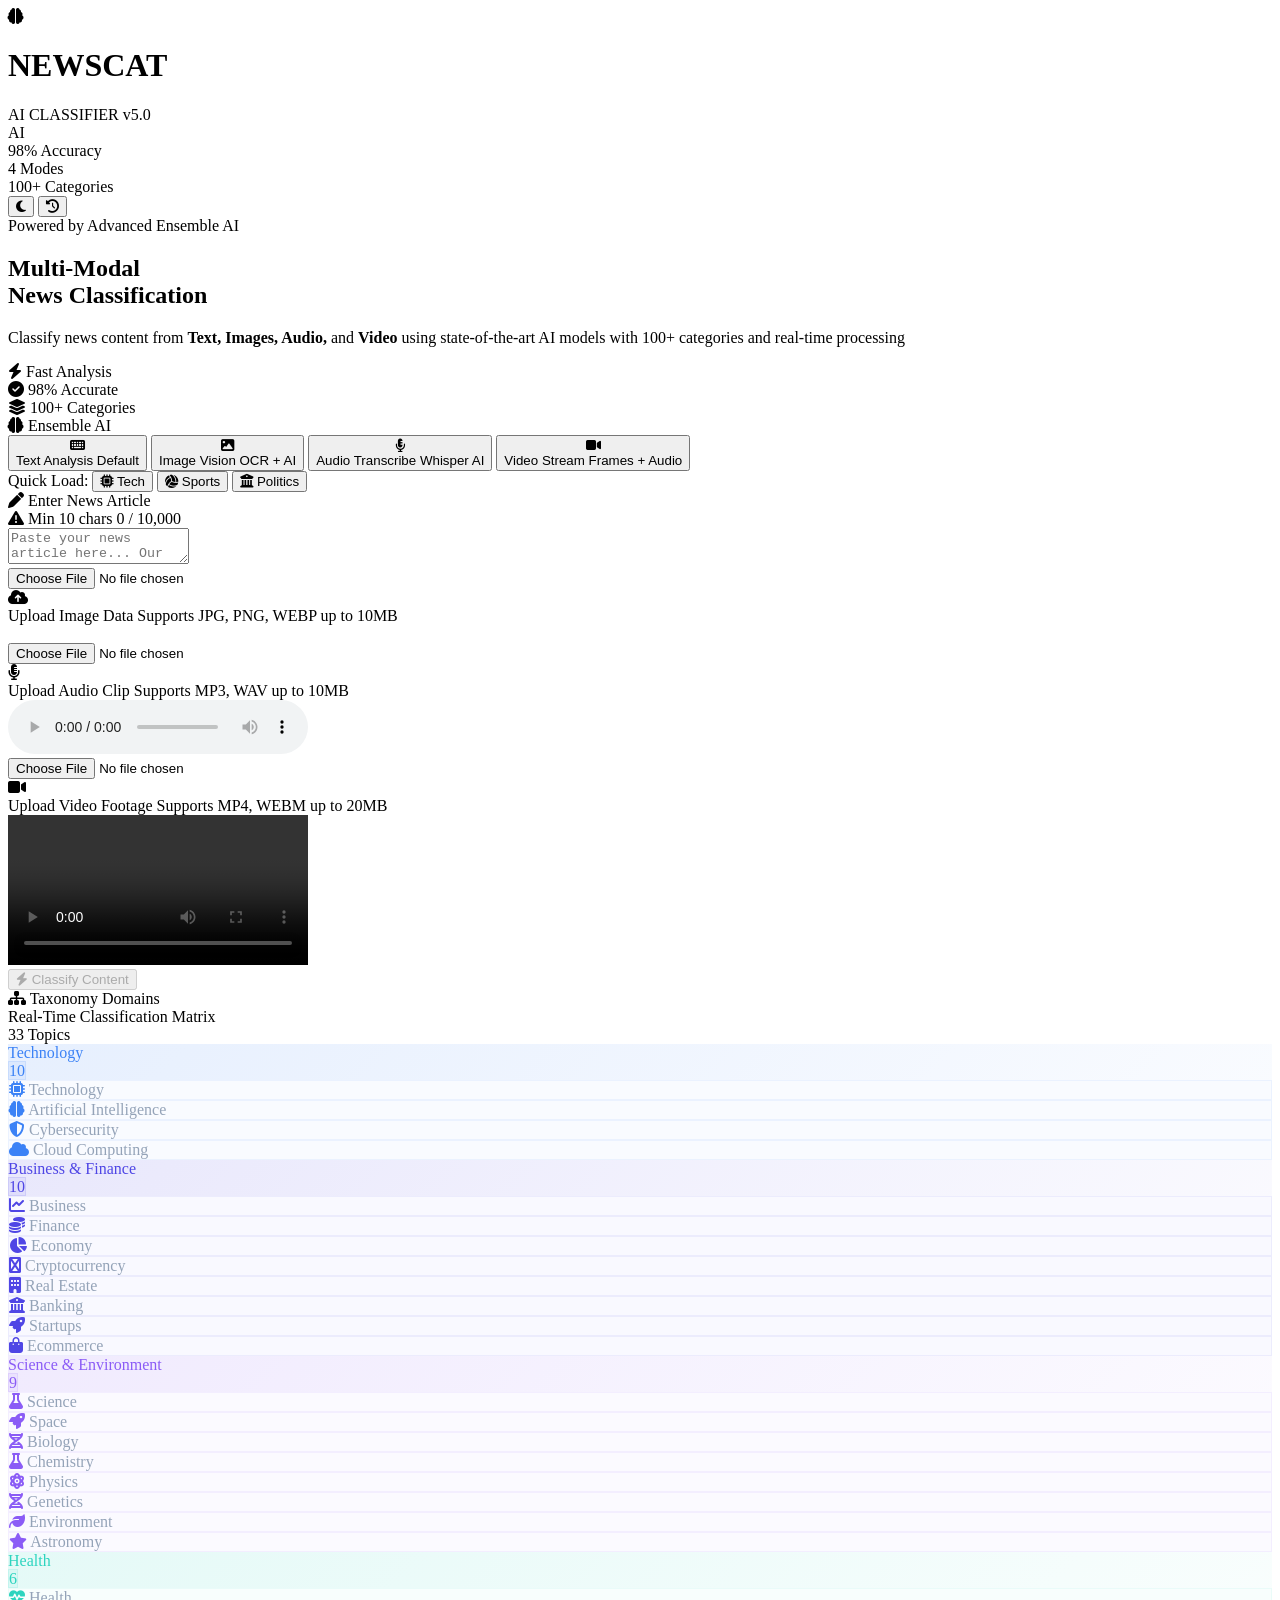
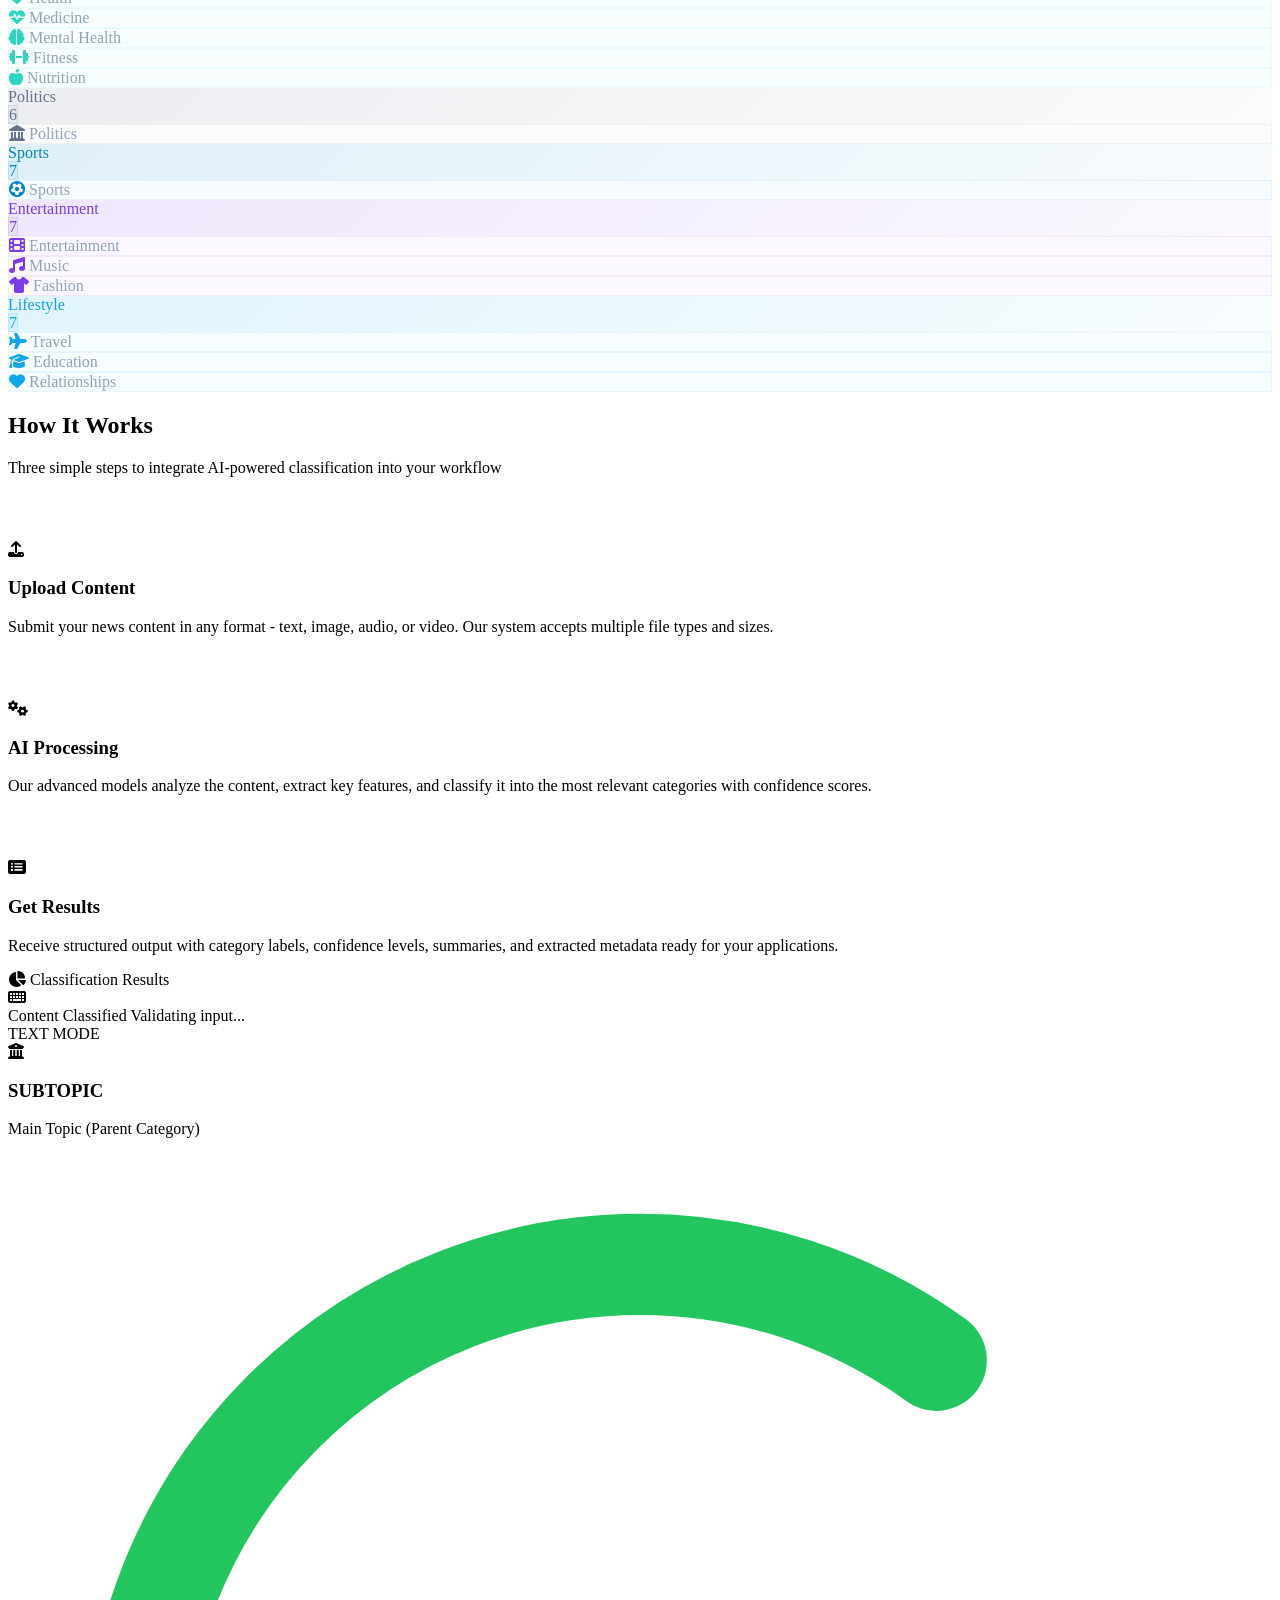
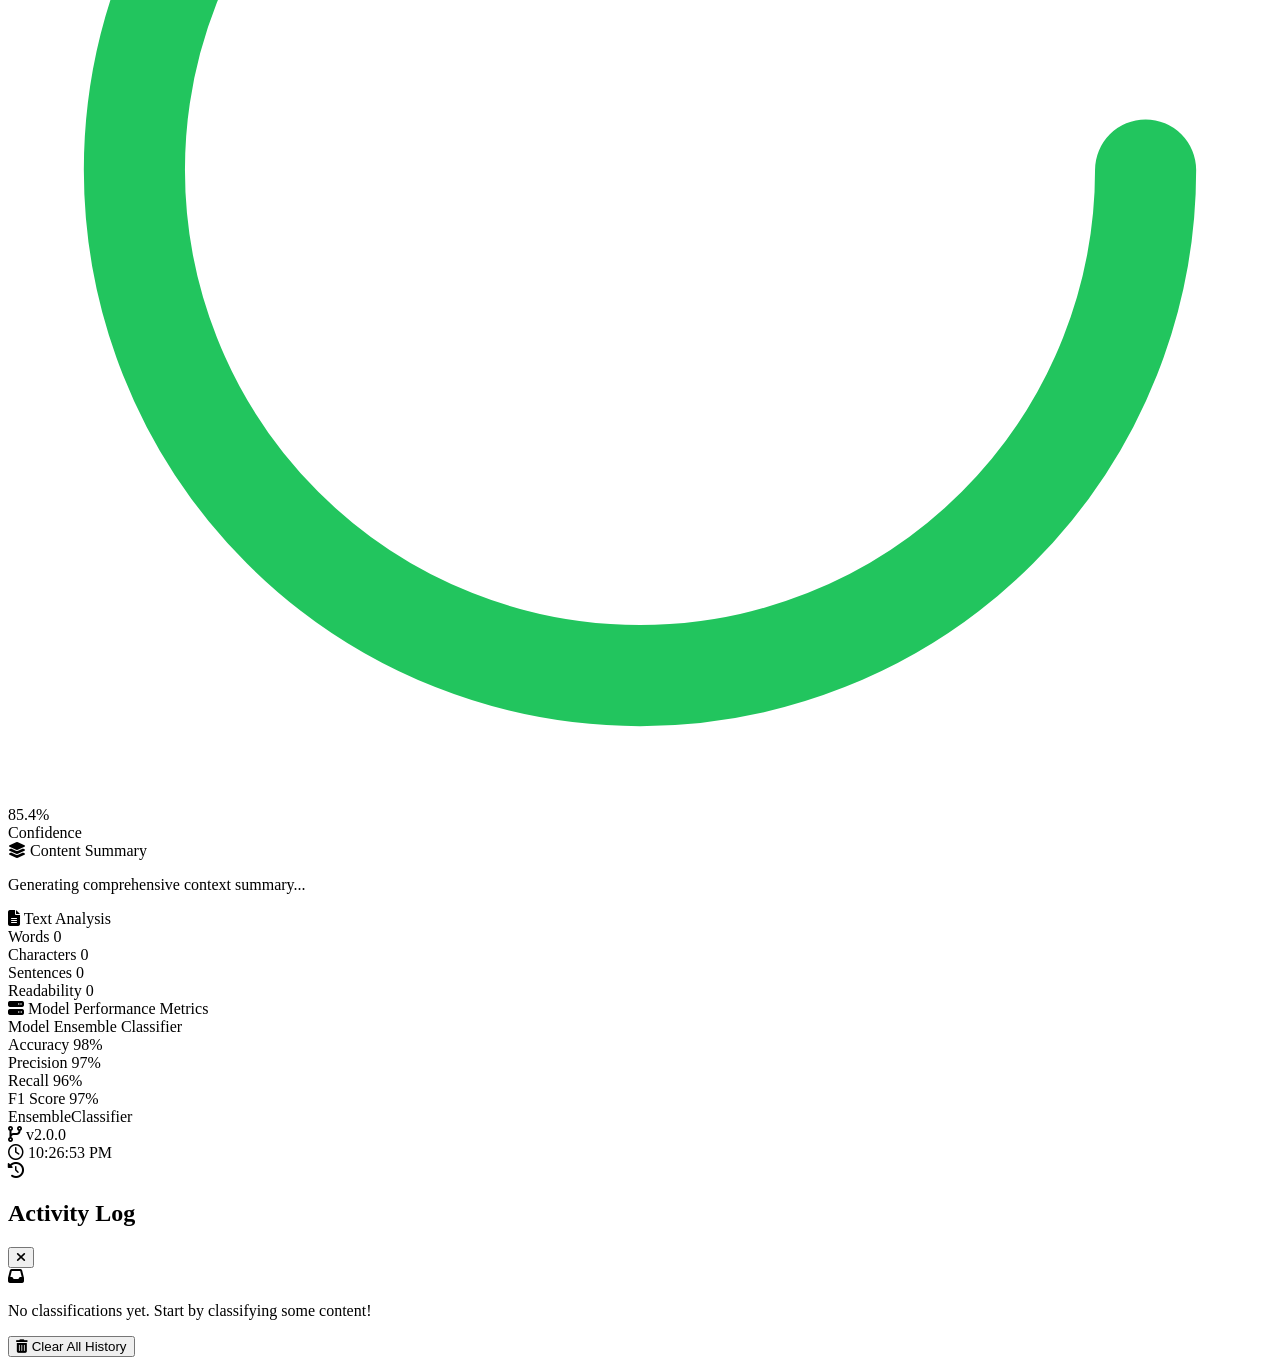
==== commit ad4baf4e: "website look updated and created light and dark theme of the webpage. update all models performances" ====
--- a/frontend/index.html
+++ b/frontend/index.html
@@ -6,7 +6,7 @@
     <meta name="viewport" content="width=device-width, initial-scale=1.0">
     <meta name="description" content="NEWSCAT - AI-Powered Multi-Modal News Classification Platform">
     <meta name="theme-color" content="#1a1b25">
-    <title>NEWSCAT v4.0 | Multi-Modal AI</title>
+    <title>NEWSCAT v5.0 | Multi-Modal AI Classification</title>
 
     <!-- Google Fonts: Inter -->
     <link rel="preconnect" href="https://fonts.googleapis.com">
@@ -30,6 +30,7 @@
                         sans: ['Inter', 'sans-serif'],
                     },
                     colors: {
+                        // Extreme vibrant dark palette
                         dark: {
                             50: '#f7f7f8',
                             100: '#ececf1',
@@ -43,44 +44,263 @@
                             900: '#13151f',
                             950: '#0c0d13',
                         },
+                        // Extreme vibrant neon palette
+                        neon: {
+                            purple: '#a855f7',
+                            purpleLight: '#c084fc',
+                            purpleDark: '#7c3aed',
+                            cyan: '#06b6d4',
+                            cyanLight: '#22d3ee',
+                            cyanDark: '#0891b2',
+                            pink: '#ec4899',
+                            pinkLight: '#f472b6',
+                            green: '#22c55e',
+                            greenLight: '#4ade80',
+                            orange: '#f97316',
+                            orangeLight: '#fb923c',
+                            red: '#ef4444',
+                            redLight: '#f87171',
+                            yellow: '#eab308',
+                            yellowLight: '#facc15',
+                            blue: '#3b82f6',
+                            blueLight: '#60a5fa',
+                            indigo: '#6366f1',
+                            indigoLight: '#818cf8',
+                        },
                         brand: {
                             purple: '#a855f7',
                             primary: '#6366f1',
                             green: '#22c55e',
                             cyan: '#06b6d4',
+                            pink: '#ec4899',
+                            orange: '#f97316',
+                            yellow: '#eab308',
+                        },
+                        accent: {
+                            purple: '#a855f7',
+                            cyan: '#06b6d4',
+                            pink: '#ec4899',
+                            green: '#22c55e',
+                            orange: '#f97316',
+                            yellow: '#eab308',
+                            blue: '#3b82f6',
                         }
+                    },
+                    animation: {
+                        'gradient': 'gradient 8s ease infinite',
+                        'float': 'float 6s ease-in-out infinite',
+                        'pulse-slow': 'pulse 4s cubic-bezier(0.4, 0, 0.6, 1) infinite',
+                        'glow': 'glow 2s ease-in-out infinite',
+                        'shimmer': 'shimmer 2s linear infinite',
+                        'bounce-slow': 'bounce 3s infinite',
+                    },
+                    boxShadow: {
+                        'neon-purple': '0 0 20px rgba(168, 85, 247, 0.5), 0 0 40px rgba(168, 85, 247, 0.3), 0 0 60px rgba(168, 85, 247, 0.1)',
+                        'neon-cyan': '0 0 20px rgba(6, 182, 212, 0.5), 0 0 40px rgba(6, 182, 212, 0.3), 0 0 60px rgba(6, 182, 212, 0.1)',
+                        'neon-green': '0 0 20px rgba(34, 197, 94, 0.5), 0 0 40px rgba(34, 197, 94, 0.3), 0 0 60px rgba(34, 197, 94, 0.1)',
+                        'neon-pink': '0 0 20px rgba(236, 72, 153, 0.5), 0 0 40px rgba(236, 72, 153, 0.3), 0 0 60px rgba(236, 72, 153, 0.1)',
+                        'neon-orange': '0 0 20px rgba(249, 115, 22, 0.5), 0 0 40px rgba(249, 115, 22, 0.3), 0 0 60px rgba(249, 115, 22, 0.1)',
+                        'neon-blue': '0 0 20px rgba(59, 130, 246, 0.5), 0 0 40px rgba(59, 130, 246, 0.3), 0 0 60px rgba(59, 130, 246, 0.1)',
+                        'glow-lg': '0 0 40px rgba(168, 85, 247, 0.4), 0 0 80px rgba(99, 102, 241, 0.2)',
+                        'card': '0 10px 40px -10px rgba(0, 0, 0, 0.5)',
+                        'card-hover': '0 20px 60px -15px rgba(168, 85, 247, 0.25)',
+                    },
+                    backgroundImage: {
+                        'gradient-radial': 'radial-gradient(var(--tw-gradient-stops))',
+                        'gradient-conic': 'conic-gradient(from 180deg at 50% 50%, var(--tw-gradient-stops))',
                     }
                 }
             }
         }
     </script>
     <link rel="stylesheet" href="/css/results-styles.css">
+    <style id="theme-overrides">
+        /* Light Theme Overrides 
+           This smoothly flips the hardcoded dark tailwind classes into a professional light blue/white theme.
+        */
+        body.light-theme {
+            background-color: #f0f4f8 !important;
+            color: #1e293b !important;
+        }
+        body.light-theme .bg-dark-950 { background-color: #f0f4f8 !important; }
+        body.light-theme .bg-dark-950\/80 { background-color: rgba(240, 244, 248, 0.8) !important; }
+        body.light-theme .bg-dark-900\/80,
+        body.light-theme .bg-dark-900,
+        body.light-theme .bg-dark-800\/80,
+        body.light-theme .bg-dark-800\/60,
+        body.light-theme .bg-dark-800 { 
+            background-color: #ffffff !important; 
+            border-color: rgba(0, 0, 0, 0.05) !important;
+            box-shadow: 0 4px 20px rgba(0, 0, 0, 0.05) !important;
+        }
+        body.light-theme .bg-dark-700 { background-color: #f8fafc !important; }
+        
+        body.light-theme .text-white { color: #0f172a !important; }
+        body.light-theme .text-gray-100,
+        body.light-theme .text-gray-200,
+        body.light-theme .text-gray-300 { color: #334155 !important; }
+        body.light-theme .text-gray-400 { color: #475569 !important; }
+        body.light-theme .text-gray-500 { color: #64748b !important; }
+        
+        body.light-theme .border-white\/5,
+        body.light-theme .border-white\/10 { border-color: rgba(0, 0, 0, 0.08) !important; }
+        
+        /* Specific Fixes for Light Theme layout contrast */
+        body.light-theme #text-input { background-color: #ffffff !important; border-color: rgba(0,0,0,0.1) !important; color: #1e293b !important; }
+        body.light-theme .glass-panel { background-color: #ffffff !important; border: 1px solid rgba(0,0,0,0.05) !important; box-shadow: 0 10px 30px rgba(0,0,0,0.05) !important; }
+        body.light-theme .bg-dark-900\/60, body.light-theme .bg-dark-900\/40 { background-color: #f8fafc !important; }
+        
+        /* Vibrant Mode Icons in Light Theme */
+        body.light-theme .mode-tab i.fa-keyboard { color: #0284c7 !important; }
+        body.light-theme .mode-tab i.fa-image { color: #9333ea !important; }
+        body.light-theme .mode-tab i.fa-microphone-alt { color: #16a34a !important; }
+        body.light-theme .mode-tab i.fa-video { color: #0891b2 !important; }
+        body.light-theme .mode-tab[data-active="true"] i { filter: brightness(1.2); }
+        body.light-theme .fa-pen.text-indigo-400 { color: #4f46e5 !important; }
+        
+        /* Fix the gradient text on light mode to be vibrant blue/purple */
+        body.light-theme .bg-gradient-to-r.from-white.to-gray-300 {
+            background-image: linear-gradient(to right, #2563eb, #7c3aed) !important;
+        }
+        
+        /* ===== COMPREHENSIVE LIGHT THEME FIXES ===== */
+        
+        /* Fix ALL remaining dark backgrounds in light theme */
+        body.light-theme .bg-dark-950\/50,
+        body.light-theme .bg-dark-950\/80,
+        body.light-theme .bg-dark-900\/50,
+        body.light-theme .bg-dark-800\/40 {
+            background-color: rgba(248, 250, 252, 0.9) !important;
+        }
+        
+        /* Taxonomy Domains Sidebar - Light Theme */
+        body.light-theme .taxonomy-group {
+            border-color: rgba(0, 0, 0, 0.06) !important;
+            background-color: #ffffff !important;
+            box-shadow: 0 1px 3px rgba(0, 0, 0, 0.04) !important;
+        }
+        body.light-theme .taxonomy-header {
+            border-bottom: 1px solid rgba(0, 0, 0, 0.04) !important;
+        }
+        body.light-theme .taxonomy-chip {
+            background-color: rgba(248, 250, 252, 0.8) !important;
+            border-color: rgba(0, 0, 0, 0.06) !important;
+        }
+        body.light-theme .taxonomy-chip span {
+            color: #334155 !important;
+        }
+        
+        /* How It Works Cards - Light Theme */
+        body.light-theme #how-it-works-section .bg-dark-900\/50 {
+            background-color: #ffffff !important;
+            border-color: rgba(0, 0, 0, 0.08) !important;
+            box-shadow: 0 4px 15px rgba(0, 0, 0, 0.06) !important;
+        }
+        body.light-theme #how-it-works-section h2 { color: #0f172a !important; }
+        body.light-theme #how-it-works-section h3 { color: #1e293b !important; }
+        body.light-theme #how-it-works-section p { color: #64748b !important; }
+        
+        /* Step number stays white on colored background */
+        body.light-theme .step-number { color: white !important; }
+        
+        /* Nav & Header fixes for Light Theme */
+        body.light-theme nav {
+            background-color: rgba(255, 255, 255, 0.95) !important;
+            border-color: rgba(0, 0, 0, 0.06) !important;
+        }
+        
+        /* Categories sidebar container in light theme */
+        body.light-theme #categories-list {
+            --chip-text: #475569;
+        }
+        
+        /* Fix the 33 Topics badge count in light theme */
+        body.light-theme #categories-count-badge {
+            background-color: rgba(59, 130, 246, 0.08) !important;
+            border-color: rgba(59, 130, 246, 0.15) !important;
+            color: #2563eb !important;
+        }
+        
+        /* Quick Load Chips */
+        body.light-theme .bg-dark-800\/50,
+        body.light-theme .bg-dark-800\/40 {
+            background-color: rgba(241, 245, 249, 0.8) !important;
+        }
+        
+        /* ===== ANIMATIONS & COMPONENTS ===== */
+        
+        @keyframes slow-blob {
+            0% { transform: translate(0, 0) scale(1); opacity: 0.3; }
+            33% { transform: translate(50px, -70px) scale(1.15); opacity: 0.5; }
+            66% { transform: translate(-40px, 40px) scale(0.9); opacity: 0.2; }
+            100% { transform: translate(0, 0) scale(1); opacity: 0.3; }
+        }
+        .animate-slow-blob {
+            animation: slow-blob 25s ease-in-out infinite alternate;
+        }
+        
+        /* Light Theme Mode Tab Polish */
+        body.light-theme .mode-tab {
+            background-color: #ffffff !important;
+            border-color: rgba(226, 232, 240, 0.8) !important;
+            box-shadow: 0 2px 8px rgba(0, 0, 0, 0.03) !important;
+        }
+        body.light-theme .mode-tab:hover {
+            border-color: rgba(99, 102, 241, 0.2) !important;
+            box-shadow: 0 10px 25px rgba(99, 102, 241, 0.08) !important;
+        }
+        body.light-theme .mode-tab span.text-gray-300 { color: #1e293b !important; }
+        body.light-theme .mode-tab span.text-gray-500 { color: #64748b !important; }
+        body.light-theme .mode-tab .bg-dark-700\/60 { background-color: #f1f5f9 !important; border-color: #e2e8f0 !important; }
+        
+        /* How It Works Step Numbers */
+        .step-number {
+            width: 32px; height: 32px;
+            border-radius: 50%;
+            display: flex; align-items: center; justify-content: center;
+            font-weight: 800; font-size: 14px;
+            color: white;
+            position: relative;
+            margin: 0 auto 16px auto;
+            z-index: 10;
+        }
+    </style>
 </head>
 
-<body class="bg-dark-950 text-white min-h-screen overflow-x-hidden selection:bg-brand-purple selection:text-white">
-    <!-- Gradient Background Mesh -->
-    <div class="fixed inset-0 z-0 bg-[radial-gradient(ellipse_at_top,_var(--tw-gradient-stops))] from-indigo-900/20 via-dark-950 to-dark-950 pointer-events-none"></div>
-
-    <!-- Main Content wrapper to allow proper z-index stacking -->
+<body class="bg-dark-950 text-white min-h-screen overflow-x-hidden selection:bg-neon-purple selection:text-white">
+    <!-- Animated Gradient Background -->
+    <div class="fixed inset-0 z-0 pointer-events-none">
+        <div class="absolute inset-0 bg-dark-950"></div>
+        <!-- Animated Mesh Orbs (Professional Ambient Background) -->
+        <div class="absolute top-[-10%] left-[-10%] w-[60%] h-[60%] bg-indigo-600/10 rounded-full blur-[120px] animate-slow-blob"></div>
+        <div class="absolute bottom-[-10%] right-[-10%] w-[50%] h-[50%] bg-cyan-600/10 rounded-full blur-[120px] animate-slow-blob" style="animation-delay: 2s;"></div>
+        <div class="absolute top-[20%] right-[10%] w-[40%] h-[40%] bg-purple-600/10 rounded-full blur-[120px] animate-slow-blob" style="animation-delay: 4s;"></div>
+        
+        <!-- Subtle Grid overlay -->
+        <div class="absolute inset-0 bg-[linear-gradient(rgba(255,255,255,0.01)_1px,transparent_1px),linear-gradient(90deg,rgba(255,255,255,0.01)_1px,transparent_1px)] bg-[size:60px_60px] opacity-40"></div>
+        <div class="absolute inset-0 bg-radial-at-center from-transparent via-dark-950/20 to-dark-950/60"></div>
+    </div>
+
+    <!-- Main Content wrapper -->
     <div class="relative z-10 flex flex-col min-h-screen">
         
         <!-- Header -->
-        <header class="w-full flex items-center justify-between px-6 py-4 border-b border-white/5 glass-panel sticky top-0 z-[100]">
+        <header class="w-full flex items-center justify-between px-6 py-4 border-b border-white/5 bg-dark-950/80 backdrop-blur-xl sticky top-0 z-[100] shadow-lg">
             <!-- Left: Logo & Title -->
             <div class="flex items-center gap-3">
-                <div class="w-10 h-10 bg-gradient-to-br from-purple-500 to-indigo-600 rounded-lg flex items-center justify-center font-bold text-white text-xl shadow-[0_0_15px_rgba(168,85,247,0.4)]">
-                    <i class="fas fa-layer-group"></i>
+                <div class="w-12 h-12 bg-gradient-to-br from-neon-purple via-neon-indigo to-neon-cyan rounded-xl flex items-center justify-center font-bold text-white text-xl shadow-neon-purple animate-glow">
+                    <i class="fas fa-brain"></i>
                 </div>
                 <div class="flex flex-col">
-                    <h1 class="text-lg font-bold tracking-wide uppercase text-white leading-none">NEWSCAT</h1>
-                    <span class="text-[10px] text-gray-400 font-medium">v4.0 Multi-Modal AI</span>
+                    <h1 class="text-xl font-bold tracking-wide uppercase text-white leading-none bg-gradient-to-r from-white to-gray-300 bg-clip-text text-transparent">NEWSCAT</h1>
+                    <span class="text-[10px] text-neon-cyan font-medium tracking-widest">AI CLASSIFIER v5.0</span>
                 </div>
             </div>
 
             <!-- Center: Status Badge -->
-            <div class="flex items-center px-4 py-1.5 rounded-full bg-green-500/10 border border-green-500/20 shadow-[0_0_10px_rgba(34,197,94,0.1)]">
-                <div class="w-2 h-2 rounded-full bg-green-500 mr-2 shadow-[0_0_5px_rgba(34,197,94,0.8)] animate-pulse"></div>
-                <span class="text-xs font-semibold text-green-400">Ensemble AI Active</span>
+            <div class="flex items-center px-4 py-1.5 rounded-full bg-gradient-to-r from-neon-green/10 to-neon-cyan/10 border border-neon-green/20 shadow-sm backdrop-blur-md">
+                <div class="w-2 h-2 rounded-full bg-neon-green mr-2 shadow-neon-green animate-pulse"></div>
+                <span class="text-[10px] font-bold text-neon-green uppercase tracking-[0.2em]">AI</span>
             </div>
 
             <!-- Right: Stats -->
@@ -94,9 +314,13 @@
                     <span class="text-[9px] text-gray-500 uppercase tracking-widest font-semibold">Modes</span>
                 </div>
                 <div class="flex flex-col items-center">
-                    <span class="text-xl font-bold text-white">25+</span>
+                    <span class="text-xl font-bold text-white">100+</span>
                     <span class="text-[9px] text-gray-500 uppercase tracking-widest font-semibold">Categories</span>
                 </div>
+                <!-- Theme Toggle -->
+                <button id="theme-toggle-btn" class="w-10 h-10 rounded-full bg-dark-800/80 hover:bg-dark-700 backdrop-blur-md border border-white/10 flex items-center justify-center text-gray-300 hover:text-indigo-400 transition-all shadow-[0_4px_10px_rgba(0,0,0,0.3)] hover:shadow-[0_0_15px_rgba(99,102,241,0.5)]">
+                    <i id="theme-icon" class="fas fa-moon"></i>
+                </button>
                 <!-- History Toggle -->
                 <button id="history-toggle-btn" class="w-10 h-10 rounded-full bg-dark-800/80 hover:bg-dark-700 backdrop-blur-md border border-white/10 flex items-center justify-center text-gray-300 hover:text-indigo-400 transition-all shadow-[0_4px_10px_rgba(0,0,0,0.3)] hover:shadow-[0_0_15px_rgba(99,102,241,0.5)]">
                     <i class="fas fa-history"></i>
@@ -121,7 +345,7 @@
                     </h2>
                     
                     <p class="text-gray-400 text-sm md:text-base max-w-2xl mx-auto mb-10 leading-relaxed">
-                        Analyze news content from <strong class="text-indigo-300">Text, Images, Audio,</strong> and <strong class="text-indigo-300">Video</strong> using state-of-the-art AI models with 98% accuracy and real-time processing
+                        Classify news content from <strong class="text-indigo-300">Text, Images, Audio,</strong> and <strong class="text-indigo-300">Video</strong> using state-of-the-art AI models with 100+ categories and real-time processing
                     </p>
                     
                     <div class="flex flex-wrap justify-center gap-4">
@@ -132,7 +356,7 @@
                             <i class="fas fa-check-circle text-indigo-400"></i> 98% Accurate
                         </div>
                         <div class="flex items-center gap-2 px-4 py-2 rounded-lg bg-dark-800/80 border border-white/5 text-gray-300 text-sm font-medium">
-                            <i class="fas fa-layer-group text-indigo-400"></i> 10 Categories
+                            <i class="fas fa-layer-group text-indigo-400"></i> 100+ Categories
                         </div>
                         <div class="flex items-center gap-2 px-4 py-2 rounded-lg bg-dark-800/80 border border-white/5 text-gray-300 text-sm font-medium">
                             <i class="fas fa-brain text-indigo-400"></i> Ensemble AI
@@ -148,24 +372,57 @@
                 <!-- Left Column: Media Input (Spans 8 cols) -->
                 <div class="lg:col-span-8 flex flex-col glass-panel rounded-2xl overflow-hidden">
                     
-                    <!-- Mode Tabs -->
-                    <div class="flex border-b border-white/5 bg-dark-900/30">
-                        <button class="flex-1 py-4 flex flex-col items-center gap-2 bg-white/5 border-b-2 border-indigo-500 text-white transition-all mode-tab shadow-[inset_0_-2px_10px_rgba(99,102,241,0.1)]" data-mode="text">
-                            <i class="fas fa-align-left text-lg text-indigo-400"></i>
-                            <span class="text-[10px] font-bold uppercase tracking-widest text-glow">TEXT</span>
+                    <!-- Mode Selection Grid Cards -->
+                    <div class="grid grid-cols-2 lg:grid-cols-4 gap-4 p-4 bg-dark-900/40 border-b border-white/5">
+                        
+                        <!-- Text Mode Card -->
+                        <button class="mode-tab relative overflow-hidden group p-4 flex flex-col items-center justify-center gap-2.5 bg-dark-800/60 border border-white/5 rounded-xl transition-all duration-300 transform hover:-translate-y-1 hover:shadow-[0_8px_20px_rgba(0,191,255,0.15)] data-[active=true]:bg-gradient-to-br data-[active=true]:from-[#0047FF]/15 data-[active=true]:to-[#00FFFF]/5 data-[active=true]:border-[#00FFFF]/30 data-[active=true]:shadow-[0_0_15px_rgba(0,191,255,0.2)] active" data-mode="text">
+                            <div class="absolute inset-0 bg-gradient-to-b from-white/5 to-transparent opacity-0 group-hover:opacity-100 transition-opacity"></div>
+                            <div class="w-10 h-10 rounded-xl bg-dark-700/60 flex items-center justify-center border border-white/5 shadow-inner group-data-[active=true]:bg-[#0047FF]/25 group-data-[active=true]:border-[#00FFFF]/20 transition-colors">
+                                <i class="fas fa-keyboard text-lg text-gray-400 group-hover:text-white group-data-[active=true]:text-[#00FFFF] transition-colors"></i>
+                            </div>
+                            <div class="text-center z-10">
+                                <span class="block text-xs font-bold text-gray-300 group-hover:text-white group-data-[active=true]:text-white mb-0.5">Text Analysis</span>
+                                <span class="block text-[9px] text-gray-500 uppercase tracking-widest font-bold group-data-[active=true]:text-[#00FFFF]/70">Default</span>
+                            </div>
                         </button>
-                        <button class="flex-1 py-4 flex flex-col items-center gap-2 text-gray-400 hover:text-white hover:bg-white/5 border-b-2 border-transparent transition-all mode-tab" data-mode="image">
-                            <i class="fas fa-image text-lg hover:text-purple-400 transition-colors"></i>
-                            <span class="text-[10px] font-bold uppercase tracking-widest">IMAGE</span>
+ 
+                        <!-- Image Mode Card -->
+                        <button class="mode-tab relative overflow-hidden group p-4 flex flex-col items-center justify-center gap-2.5 bg-dark-800/60 border border-white/5 rounded-xl transition-all duration-300 transform hover:-translate-y-1 hover:shadow-[0_8px_20px_rgba(168,85,247,0.15)] data-[active=true]:bg-gradient-to-br data-[active=true]:from-purple-600/15 data-[active=true]:to-fuchsia-500/5 data-[active=true]:border-purple-500/30 data-[active=true]:shadow-[0_0_15px_rgba(168,85,247,0.2)]" data-mode="image">
+                            <div class="absolute inset-0 bg-gradient-to-b from-white/5 to-transparent opacity-0 group-hover:opacity-100 transition-opacity"></div>
+                            <div class="w-10 h-10 rounded-xl bg-dark-700/60 flex items-center justify-center border border-white/5 shadow-inner group-data-[active=true]:bg-purple-500/25 group-data-[active=true]:border-purple-400/20 transition-colors">
+                                <i class="fas fa-image text-lg text-gray-400 group-hover:text-white group-data-[active=true]:text-purple-400 transition-colors"></i>
+                            </div>
+                            <div class="text-center z-10">
+                                <span class="block text-xs font-bold text-gray-300 group-hover:text-white group-data-[active=true]:text-white mb-0.5">Image Vision</span>
+                                <span class="block text-[9px] text-gray-500 uppercase tracking-widest font-bold group-data-[active=true]:text-purple-300/70">OCR + AI</span>
+                            </div>
                         </button>
-                        <button class="flex-1 py-4 flex flex-col items-center gap-2 text-gray-400 hover:text-white hover:bg-white/5 border-b-2 border-transparent transition-all mode-tab" data-mode="audio">
-                            <i class="fas fa-microphone text-lg hover:text-green-400 transition-colors"></i>
-                            <span class="text-[10px] font-bold uppercase tracking-widest">AUDIO</span>
+ 
+                        <!-- Audio Mode Card -->
+                        <button class="mode-tab relative overflow-hidden group p-4 flex flex-col items-center justify-center gap-2.5 bg-dark-800/60 border border-white/5 rounded-xl transition-all duration-300 transform hover:-translate-y-1 hover:shadow-[0_8px_20px_rgba(34,197,94,0.15)] data-[active=true]:bg-gradient-to-br data-[active=true]:from-green-600/15 data-[active=true]:to-emerald-500/5 data-[active=true]:border-green-500/30 data-[active=true]:shadow-[0_0_15px_rgba(34,197,94,0.2)]" data-mode="audio">
+                            <div class="absolute inset-0 bg-gradient-to-b from-white/5 to-transparent opacity-0 group-hover:opacity-100 transition-opacity"></div>
+                            <div class="w-10 h-10 rounded-xl bg-dark-700/60 flex items-center justify-center border border-white/5 shadow-inner group-data-[active=true]:bg-green-500/25 group-data-[active=true]:border-green-400/20 transition-colors">
+                                <i class="fas fa-microphone-alt text-lg text-gray-400 group-hover:text-white group-data-[active=true]:text-green-400 transition-colors"></i>
+                            </div>
+                            <div class="text-center z-10">
+                                <span class="block text-xs font-bold text-gray-300 group-hover:text-white group-data-[active=true]:text-white mb-0.5">Audio Transcribe</span>
+                                <span class="block text-[9px] text-gray-500 uppercase tracking-widest font-bold group-data-[active=true]:text-green-300/70">Whisper AI</span>
+                            </div>
                         </button>
-                        <button class="flex-1 py-4 flex flex-col items-center gap-2 text-gray-400 hover:text-white hover:bg-white/5 border-b-2 border-transparent transition-all mode-tab" data-mode="video">
-                            <i class="fas fa-video text-lg hover:text-cyan-400 transition-colors"></i>
-                            <span class="text-[10px] font-bold uppercase tracking-widest">VIDEO</span>
+ 
+                        <!-- Video Mode Card -->
+                        <button class="mode-tab relative overflow-hidden group p-4 flex flex-col items-center justify-center gap-2.5 bg-dark-800/60 border border-white/5 rounded-xl transition-all duration-300 transform hover:-translate-y-1 hover:shadow-[0_8px_20px_rgba(6,182,212,0.15)] data-[active=true]:bg-gradient-to-br data-[active=true]:from-cyan-600/15 data-[active=true]:to-blue-500/5 data-[active=true]:border-cyan-500/30 data-[active=true]:shadow-[0_0_15px_rgba(6,182,212,0.2)]" data-mode="video">
+                            <div class="absolute inset-0 bg-gradient-to-b from-white/5 to-transparent opacity-0 group-hover:opacity-100 transition-opacity"></div>
+                            <div class="w-10 h-10 rounded-xl bg-dark-700/60 flex items-center justify-center border border-white/5 shadow-inner group-data-[active=true]:bg-cyan-500/25 group-data-[active=true]:border-cyan-400/20 transition-colors">
+                                <i class="fas fa-video text-lg text-gray-400 group-hover:text-white group-data-[active=true]:text-cyan-400 transition-colors"></i>
+                            </div>
+                            <div class="text-center z-10">
+                                <span class="block text-xs font-bold text-gray-300 group-hover:text-white group-data-[active=true]:text-white mb-0.5">Video Stream</span>
+                                <span class="block text-[9px] text-gray-500 uppercase tracking-widest font-bold group-data-[active=true]:text-cyan-300/70">Frames + Audio</span>
+                            </div>
                         </button>
+ 
                     </div>
 
                     <!-- Input Content Area -->
@@ -198,13 +455,7 @@
                                 </div>
                             </div>
                             
-                            <textarea id="text-input" class="w-full h-80 bg-dark-900/60 p-6 rounded-3xl text-gray-100 placeholder-gray-500 outline-none border border-white/5 focus:border-indigo-500/50 focus:ring-4 focus:ring-indigo-500/10 transition-colors duration-300 resize-none text-base md:text-lg leading-relaxed shadow-inner font-medium" placeholder="Paste your news article here... Our Ensemble AI will analyze and categorize it with precision."></textarea>
-                            
-                            <div class="flex items-center justify-end mt-4">
-                                <div class="flex items-center gap-2 text-green-400 bg-green-500/10 px-4 py-2 rounded-full text-xs font-semibold border border-green-500/20 shadow-[0_0_10px_rgba(34,197,94,0.1)]">
-                                    <i class="fas fa-check-circle"></i> System Ready
-                                </div>
-                            </div>
+                            <textarea id="text-input" class="w-full h-48 bg-dark-900/60 p-6 rounded-3xl text-gray-100 placeholder-gray-500 outline-none border border-white/5 focus:border-indigo-500/50 focus:ring-4 focus:ring-indigo-500/10 transition-all duration-300 resize-none text-base md:text-lg leading-relaxed shadow-inner font-medium" placeholder="Paste your news article here... Our Ensemble AI will analyze and categorize it with precision."></textarea>
                         </div>
 
                         <!-- Image Input -->
@@ -246,117 +497,99 @@
                             </div>
                         </div>
 
-                        <!-- Button at the bottom of the input container -->
-                        <div class="mt-6 w-full flex-1 flex flex-col justify-end">
-                            <button id="analyze-btn" class="w-full py-4 rounded-xl bg-gradient-to-r from-purple-500 via-indigo-500 to-cyan-500 hover:from-purple-400 hover:via-indigo-400 hover:to-cyan-400 text-white font-bold text-lg shadow-[0_4px_20px_rgba(99,102,241,0.4)] transition-all flex items-center justify-center gap-3 disabled:opacity-50 disabled:cursor-not-allowed group">
-                                <i class="fas fa-brain group-hover:animate-pulse"></i> <span>Analyze Content</span>
+                        <!-- Button immediately below the input container -->
+                        <div class="mt-4 w-full">
+                            <button id="analyze-btn" class="w-full py-4 rounded-2xl bg-[#0047FF] hover:bg-[#0038CC] text-white font-bold text-lg shadow-[0_8px_30px_rgba(0,71,255,0.4)] hover:shadow-[0_8px_30px_rgba(0,71,255,0.6)] hover:-translate-y-1 transition-all duration-300 flex items-center justify-center gap-3 disabled:opacity-50 disabled:cursor-not-allowed group relative overflow-hidden ring-4 ring-transparent hover:ring-[#0047FF]/30">
+                                <span class="relative z-10 flex items-center gap-3">
+                                    <i class="fas fa-bolt text-[#00FFFF] group-hover:animate-pulse"></i> 
+                                    <span class="tracking-wide text-[1.1rem]">Classify Content</span>
+                                </span>
+                                <!-- Shine effect -->
+                                <div class="absolute inset-0 bg-gradient-to-r from-transparent via-white/20 to-transparent -translate-x-full group-hover:translate-x-full transition-transform duration-700"></div>
                             </button>
                         </div>
                     </div>
                 </div>
 
                 <!-- Right Column: Categories Menu (Spans 4 cols) -->
-                <div class="lg:col-span-4 glass-panel rounded-2xl flex flex-col h-[600px] overflow-hidden">
-                    <div class="p-5 border-b border-white/5 flex items-center justify-between bg-dark-800/80 sticky top-0 z-10">
-                        <div class="flex items-center gap-2 text-gray-200 font-bold">
-                            <i class="fas fa-layer-group text-indigo-400"></i>
-                            Categories
-                        </div>
-                        <span class="text-[10px] text-gray-500 uppercase tracking-widest font-semibold px-2 py-1 rounded bg-dark-700">10 Available</span>
+                <div class="lg:col-span-4 bg-dark-900/80 backdrop-blur-xl rounded-2xl border border-white/5 flex flex-col h-[525px] overflow-hidden shadow-[0_4px_30px_rgba(0,0,0,0.5)]">
+                    <div class="p-5 border-b border-white/5 flex items-center justify-between bg-dark-950/50 sticky top-0 z-10 shadow-sm relative overflow-hidden">
+                        <div class="absolute inset-0 bg-gradient-to-r from-blue-500/5 to-transparent"></div>
+                        <div class="flex flex-col gap-1 relative z-10">
+                            <div class="flex items-center gap-2 text-gray-200 font-extrabold tracking-wide text-lg">
+                                <i class="fas fa-sitemap text-blue-400"></i>
+                                Taxonomy Domains
+                            </div>
+                            <span class="text-[10px] text-gray-500 uppercase tracking-widest font-semibold">Real-Time Classification Matrix</span>
+                        </div>
+                        <span id="categories-count-badge" class="relative z-10 text-xs text-blue-300 font-bold px-3 py-1 rounded-full bg-blue-500/10 border border-blue-500/20 shadow-[0_0_10px_rgba(0,71,255,0.1)]">100+ Topics</span>
                     </div>
                     
                     <div class="flex-1 overflow-y-auto p-4 flex flex-col gap-3 nice-scrollbar" id="categories-list">
-                        <!-- Populated dynamically via JS to match colors and icons -->
-                        
-                        <div class="p-4 rounded-xl bg-dark-700/50 hover:bg-dark-700 border border-transparent hover:border-white/10 transition-colors flex items-center gap-4 cursor-pointer">
-                            <div class="w-10 h-10 rounded-lg bg-orange-500/20 text-orange-400 flex items-center justify-center shadow-inner">
-                                <i class="fas fa-chart-line"></i>
-                            </div>
-                            <div class="flex flex-col">
-                                <span class="text-white font-bold text-sm">Business</span>
-                                <span class="text-xs text-gray-500">Markets, companies, economy</span>
-                            </div>
-                        </div>
-                        
-                        <div class="p-4 rounded-xl bg-dark-700/50 hover:bg-dark-700 border border-transparent hover:border-white/10 transition-colors flex items-center gap-4 cursor-pointer">
-                            <div class="w-10 h-10 rounded-lg bg-purple-500/20 text-purple-400 flex items-center justify-center shadow-inner">
-                                <i class="fas fa-graduation-cap"></i>
-                            </div>
-                            <div class="flex flex-col">
-                                <span class="text-white font-bold text-sm">Education</span>
-                                <span class="text-xs text-gray-500">Schools, universities, learning</span>
-                            </div>
-                        </div>
-
-                        <div class="p-4 rounded-xl bg-dark-700/50 hover:bg-dark-700 border border-transparent hover:border-white/10 transition-colors flex items-center gap-4 cursor-pointer">
-                            <div class="w-10 h-10 rounded-lg bg-pink-500/20 text-pink-400 flex items-center justify-center shadow-inner">
-                                <i class="fas fa-film"></i>
-                            </div>
-                            <div class="flex flex-col">
-                                <span class="text-white font-bold text-sm">Entertainment</span>
-                                <span class="text-xs text-gray-500">Movies, music, celebrities</span>
-                            </div>
-                        </div>
-
-                        <div class="p-4 rounded-xl bg-dark-700/50 hover:bg-dark-700 border border-transparent hover:border-white/10 transition-colors flex items-center gap-4 cursor-pointer">
-                            <div class="w-10 h-10 rounded-lg bg-green-500/20 text-green-400 flex items-center justify-center shadow-inner">
-                                <i class="fas fa-leaf"></i>
-                            </div>
-                            <div class="flex flex-col">
-                                <span class="text-white font-bold text-sm">Environment</span>
-                                <span class="text-xs text-gray-500">Climate, nature, conservation</span>
-                            </div>
-                        </div>
-                        
-                        <div class="p-4 rounded-xl bg-dark-700/50 hover:bg-dark-700 border border-transparent hover:border-white/10 transition-colors flex items-center gap-4 cursor-pointer">
-                            <div class="w-10 h-10 rounded-lg bg-red-500/20 text-red-400 flex items-center justify-center shadow-inner">
-                                <i class="fas fa-heartbeat"></i>
-                            </div>
-                            <div class="flex flex-col">
-                                <span class="text-white font-bold text-sm">Health</span>
-                                <span class="text-xs text-gray-500">Medical news, healthcare</span>
-                            </div>
-                        </div>
-
-                        <div class="p-4 rounded-xl bg-dark-700/50 hover:bg-dark-700 border border-transparent hover:border-white/10 transition-colors flex items-center gap-4 cursor-pointer">
-                            <div class="w-10 h-10 rounded-lg bg-indigo-500/20 text-indigo-400 flex items-center justify-center shadow-inner">
-                                <i class="fas fa-university"></i>
-                            </div>
-                            <div class="flex flex-col">
-                                <span class="text-white font-bold text-sm">Politics</span>
-                                <span class="text-xs text-gray-500">Government, elections, policies</span>
-                            </div>
-                        </div>
-
-                        <div class="p-4 rounded-xl bg-dark-700/50 hover:bg-dark-700 border border-transparent hover:border-white/10 transition-colors flex items-center gap-4 cursor-pointer">
-                            <div class="w-10 h-10 rounded-lg bg-cyan-500/20 text-cyan-400 flex items-center justify-center shadow-inner">
-                                <i class="fas fa-flask"></i>
-                            </div>
-                            <div class="flex flex-col">
-                                <span class="text-white font-bold text-sm">Science</span>
-                                <span class="text-xs text-gray-500">Scientific discoveries, research</span>
-                            </div>
-                        </div>
-
-                        <div class="p-4 rounded-xl bg-dark-700/50 hover:bg-dark-700 border border-transparent hover:border-white/10 transition-colors flex items-center gap-4 cursor-pointer">
-                            <div class="w-10 h-10 rounded-lg bg-yellow-500/20 text-yellow-400 flex items-center justify-center shadow-inner">
-                                <i class="fas fa-volleyball-ball"></i>
-                            </div>
-                            <div class="flex flex-col">
-                                <span class="text-white font-bold text-sm">Sports</span>
-                                <span class="text-xs text-gray-500">Sports events, athletes, teams</span>
-                            </div>
-                        </div>
-                    </div>
-                </div>
-            </div>
-
-            <!-- Results State (Hidden by default) -->
-                <div id="results-state" class="w-full hidden animate-fade-in flex flex-col gap-6">
-                    <div class="flex flex-col gap-2">
-                        <div class="flex items-center gap-2 text-gray-300">
+                        <!-- Populated dynamically via JS from /api/categories -->
+                        <div class="text-center text-gray-500 text-xs py-10 flex flex-col items-center gap-3">
+                            <i class="fas fa-circle-notch fa-spin text-2xl text-blue-500/50"></i>
+                            <span>Loading comprehensive taxonomy...</span>
+                        </div>
+                    </div>
+                </div>
+            </div>
+            
+            <!-- How It Works Section (Visible only when results are hidden) -->
+            <div id="how-it-works-section" class="w-full mt-16 mb-8 fade-in">
+                <div class="text-center mb-10">
+                    <h2 class="text-3xl font-extrabold text-white mb-3">How It Works</h2>
+                    <p class="text-gray-400 font-medium">Three simple steps to integrate AI-powered classification into your workflow</p>
+                </div>
+                
+                <div class="grid grid-cols-1 md:grid-cols-3 gap-8 max-w-5xl mx-auto">
+                    <!-- Step 1 -->
+                    <div class="bg-dark-900/50 border border-white/5 rounded-2xl p-8 pt-10 flex flex-col relative overflow-visible group hover:border-indigo-500/30 transition-all duration-300">
+                        <div class="absolute -top-10 -right-10 w-32 h-32 bg-indigo-500/10 rounded-full blur-2xl group-hover:bg-indigo-500/20 transition-all"></div>
+                        <div class="step-number bg-indigo-500 shadow-[0_0_20px_rgba(99,102,241,0.6)]">1</div>
+                        <div class="flex flex-col items-center text-center z-10">
+                            <div class="w-16 h-16 rounded-2xl bg-indigo-500/10 flex items-center justify-center border border-indigo-500/20 mb-6 group-hover:scale-110 transition-transform shadow-inner">
+                                <i class="fas fa-upload text-2xl text-indigo-400"></i>
+                            </div>
+                            <h3 class="text-lg font-bold text-white mb-3">Upload Content</h3>
+                            <p class="text-sm text-gray-400 leading-relaxed">Submit your news content in any format - text, image, audio, or video. Our system accepts multiple file types and sizes.</p>
+                        </div>
+                    </div>
+
+                    <!-- Step 2 -->
+                    <div class="bg-dark-900/50 border border-white/5 rounded-2xl p-8 pt-10 flex flex-col relative overflow-visible group hover:border-purple-500/30 transition-all duration-300">
+                        <div class="absolute -top-10 -right-10 w-32 h-32 bg-purple-500/10 rounded-full blur-2xl group-hover:bg-purple-500/20 transition-all"></div>
+                        <div class="step-number bg-purple-500 shadow-[0_0_20px_rgba(168,85,247,0.6)]">2</div>
+                        <div class="flex flex-col items-center text-center z-10">
+                            <div class="w-16 h-16 rounded-2xl bg-purple-500/10 flex items-center justify-center border border-purple-500/20 mb-6 group-hover:scale-110 transition-transform shadow-inner">
+                                <i class="fas fa-cogs text-2xl text-purple-400"></i>
+                            </div>
+                            <h3 class="text-lg font-bold text-white mb-3">AI Processing</h3>
+                            <p class="text-sm text-gray-400 leading-relaxed">Our advanced models analyze the content, extract key features, and classify it into the most relevant categories with confidence scores.</p>
+                        </div>
+                    </div>
+
+                    <!-- Step 3 -->
+                    <div class="bg-dark-900/50 border border-white/5 rounded-2xl p-8 pt-10 flex flex-col relative overflow-visible group hover:border-blue-500/30 transition-all duration-300">
+                        <div class="absolute -top-10 -right-10 w-32 h-32 bg-blue-500/10 rounded-full blur-2xl group-hover:bg-blue-500/20 transition-all"></div>
+                        <div class="step-number bg-blue-500 shadow-[0_0_20px_rgba(59,130,246,0.6)]">3</div>
+                        <div class="flex flex-col items-center text-center z-10">
+                            <div class="w-16 h-16 rounded-2xl bg-blue-500/10 flex items-center justify-center border border-blue-500/20 mb-6 group-hover:scale-110 transition-transform shadow-inner">
+                                <i class="fas fa-list-alt text-2xl text-blue-400"></i>
+                            </div>
+                            <h3 class="text-lg font-bold text-white mb-3">Get Results</h3>
+                            <p class="text-sm text-gray-400 leading-relaxed">Receive structured output with category labels, confidence levels, summaries, and extracted metadata ready for your applications.</p>
+                        </div>
+                    </div>
+                </div>
+            </div>
+
+            <!-- Results State (Hidden by default) - Centered Display -->
+                <div id="results-state" class="w-full max-w-4xl mx-auto hidden animate-fade-in flex flex-col items-center gap-6 py-8 transition-all duration-500">
+                    <div class="flex flex-col gap-2 w-full">
+                        <div class="flex items-center justify-center gap-2 text-gray-300">
                             <i class="fas fa-chart-pie text-indigo-400"></i>
-                            <span class="text-sm font-bold uppercase tracking-wider">Classification Results</span>
+                            <span class="text-sm font-bold uppercase tracking-wider text-center">Classification Results</span>
                         </div>
                         
                         <!-- Input Summary -->
@@ -366,7 +599,7 @@
                                     <i class="fas fa-keyboard" id="summary-icon"></i>
                                 </div>
                                 <div class="flex flex-col">
-                                    <span class="text-[10px] text-gray-500 uppercase tracking-widest font-bold mb-0.5">Content Analyzed</span>
+                                    <span class="text-[10px] text-gray-500 uppercase tracking-widest font-bold mb-0.5">Content Classified</span>
                                     <span id="summary-text" class="text-gray-200 text-sm font-medium line-clamp-1 break-all pr-4">Validating input...</span>
                                 </div>
                             </div>
@@ -383,8 +616,11 @@
                                 <i id="result-main-icon" class="fas fa-university"></i>
                             </div>
                             <div class="flex flex-col">
-                                <h3 id="result-main-category" class="text-3xl font-extrabold text-white uppercase tracking-wider mb-1">POLITICS</h3>
-                                <p id="result-sub-category" class="text-gray-400 text-sm font-medium">Government, elections, policies</p>
+                                <h3 id="result-subtopic-header" class="text-3xl font-extrabold text-white uppercase tracking-wider mb-1 leading-tight">SUBTOPIC</h3>
+                                <div class="flex items-center gap-2 flex-wrap mt-1">
+                                    <span id="result-main-topic-badge" class="text-xs font-bold text-indigo-400 bg-indigo-500/10 px-3 py-1 rounded-full border border-indigo-500/20 shadow-[0_0_10px_rgba(99,102,241,0.1)]">Main Topic</span>
+                                    <span class="text-gray-600 text-[10px] font-bold uppercase tracking-widest">(Parent Category)</span>
+                                </div>
                             </div>
                         </div>
                         <div class="flex flex-col items-center mt-6 md:mt-0">
@@ -409,7 +645,7 @@
                         <div class="flex flex-col gap-3">
                             <div class="flex items-center gap-2 text-gray-300">
                                 <i class="fas fa-layer-group text-indigo-400"></i>
-                                <span class="text-sm font-bold uppercase tracking-wider">AI Execution Summary</span>
+                                <span class="text-sm font-bold uppercase tracking-wider">Content Summary</span>
                             </div>
                             
                             <div class="bg-dark-800/80 backdrop-blur-xl rounded-2xl border border-white/10 p-5 h-full flex flex-col justify-center shadow-[inset_0_2px_15px_rgba(0,0,0,0.3)] hover:shadow-[0_0_25px_rgba(99,102,241,0.15)] transition-all duration-300">
@@ -535,18 +771,86 @@
     <!-- Alert Container for displaying errors toast style -->
     <div id="alert-container" class="fixed bottom-6 right-6 z-50 flex flex-col gap-3 w-80"></div>
 
-    <!-- Loading Overlay -->
-    <div id="loading-overlay" class="fixed inset-0 z-[100] bg-dark-950/80 backdrop-blur-md hidden flex flex-col items-center justify-center">
-        <div class="relative w-24 h-24 mb-6">
-            <div class="absolute inset-0 rounded-full border-t-2 border-indigo-500 animate-spin"></div>
-            <div class="absolute inset-2 rounded-full border-r-2 border-purple-500 animate-spin" style="animation-direction: reverse; animation-duration: 0.8s;"></div>
-            <div class="absolute inset-4 rounded-full border-b-2 border-cyan-500 animate-spin" style="animation-duration: 1.2s;"></div>
-            <div class="absolute inset-0 flex items-center justify-center text-white">
-                <i class="fas fa-brain text-2xl animate-pulse text-indigo-400"></i>
-            </div>
+    <!-- Classification Loading Overlay - Premium AI SaaS Style -->
+    <div id="loading-overlay" class="fixed inset-0 z-[100] bg-dark-950/95 backdrop-blur-2xl overflow-hidden" style="display:none;">
+        <!-- Animated Neural Network Background -->
+        <div class="absolute inset-0 overflow-hidden pointer-events-none">
+            <!-- Grid Pattern -->
+            <div class="absolute inset-0 bg-[linear-gradient(rgba(99,102,241,0.03)_1px,transparent_1px),linear-gradient(90deg,rgba(99,102,241,0.03)_1px,transparent_1px)] bg-[size:40px_40px]"></div>
+            <!-- Floating Particles -->
+            <div class="loading-particle" style="top:15%;left:20%;animation-delay:0s"></div>
+            <div class="loading-particle" style="top:70%;left:85%;animation-delay:0.7s"></div>
+            <div class="loading-particle" style="top:35%;left:60%;animation-delay:1.4s"></div>
+            <div class="loading-particle" style="top:85%;left:25%;animation-delay:2.1s"></div>
+            <div class="loading-particle" style="top:10%;left:75%;animation-delay:2.8s"></div>
+            <div class="loading-particle" style="top:55%;left:10%;animation-delay:3.5s"></div>
+            <!-- Pulsing Orbs -->
+            <div class="absolute top-1/4 left-1/4 w-64 h-64 bg-neon-purple/10 rounded-full blur-[100px] animate-pulse-slow"></div>
+            <div class="absolute bottom-1/4 right-1/4 w-80 h-80 bg-neon-cyan/10 rounded-full blur-[120px] animate-pulse-slow" style="animation-delay:1.5s"></div>
         </div>
-        <h3 class="text-xl font-bold text-white mb-2">Analyzing Data</h3>
-        <p class="text-gray-400 text-sm">Ensemble ML models processing content...</p>
+
+        <!-- Central Loading Animation -->
+        <div class="relative w-32 h-32 mb-8 flex items-center justify-center">
+            <!-- Sleek outer ring -->
+            <div class="absolute inset-0 rounded-full border border-white/10 border-t-blue-500 animate-spin" style="animation-duration: 1.5s;"></div>
+            <!-- Sleek inner ring -->
+            <div class="absolute inset-3 rounded-full border border-white/5 border-b-purple-500 animate-spin" style="animation-direction: reverse; animation-duration: 2s;"></div>
+            
+            <!-- Central Icon -->
+            <div class="relative z-10 w-16 h-16 rounded-full bg-dark-800/80 flex items-center justify-center border border-white/10 shadow-[0_0_30px_rgba(0,0,0,0.5)]">
+                <i class="fas fa-brain text-2xl text-transparent bg-clip-text bg-gradient-to-r from-blue-400 to-purple-400 animate-pulse"></i>
+            </div>
+
+            <!-- Orbiting dots -->
+            <div class="absolute inset-0 animate-spin" style="animation-duration:4s">
+                <div class="absolute top-0 left-1/2 -translate-x-1/2 w-3 h-3 rounded-full bg-indigo-400 shadow-[0_0_10px_rgba(99,102,241,0.8)]"></div>
+            </div>
+            <div class="absolute inset-0 animate-spin" style="animation-direction:reverse;animation-duration:5s">
+                <div class="absolute bottom-0 left-1/2 -translate-x-1/2 w-2.5 h-2.5 rounded-full bg-purple-400 shadow-[0_0_10px_rgba(168,85,247,0.8)]"></div>
+            </div>
+        </div>
+
+        <!-- Typography -->
+        <div class="flex flex-col items-center gap-2">
+            <h3 class="text-2xl font-bold tracking-wide text-transparent bg-clip-text bg-gradient-to-r from-blue-400 via-purple-400 to-blue-400 animate-gradient-x loading-text">
+                Analyzing Content Data...
+            </h3>
+            <p class="text-gray-400 text-sm tracking-wider font-medium loading-subtext">Initializing multi-modal components</p>
+        </div>
+
+        <!-- Sleek Progress Bar -->
+        <div class="w-64 h-1.5 bg-dark-800 rounded-full mt-8 overflow-hidden border border-white/5 relative">
+            <div class="h-full bg-gradient-to-r from-blue-500 to-purple-500 rounded-full relative loading-progress" style="width: 0%; transition: width 0.3s ease;">
+                <!-- Glowing tip -->
+                <div class="absolute right-0 top-1/2 -translate-y-1/2 w-4 h-4 bg-white rounded-full blur-[4px] opacity-60"></div>
+            </div>
+        </div>
+
+        <!-- Dynamic Loading Text with Typewriter Effect -->
+        <h3 id="loading-title" class="text-3xl font-bold text-white mb-4 tracking-wide animate-fade-in-up mt-8">
+            <span class="bg-gradient-to-r from-indigo-400 via-purple-400 to-cyan-400 bg-clip-text text-transparent">Classifying Content</span>
+        </h3>
+        <p id="loading-subtitle" class="text-gray-400 text-base mb-8 max-w-md text-center leading-relaxed">
+            <span id="dynamic-message" class="transition-opacity duration-300">Running classification models...</span>
+        </p>
+        <!-- Progress Bar with Glow Effect -->
+        <div class="w-80 h-2 bg-dark-800/80 rounded-full overflow-hidden shadow-[inset_0_2px_4px_rgba(0,0,0,0.3)]">
+            <div id="loading-progress" class="h-full bg-gradient-to-r from-indigo-500 via-purple-500 to-cyan-500 rounded-full loading-progress-anim shadow-[0_0_15px_rgba(99,102,241,0.5)]" style="width:0%"></div>
+        </div>
+        <!-- Step Indicator -->
+        <div class="flex items-center gap-3 mt-6">
+            <span id="loading-step" class="text-xs text-indigo-400 font-semibold uppercase tracking-widest">Step 1/4</span>
+            <div class="flex gap-1.5">
+                <div class="step-dot w-2 h-2 rounded-full bg-indigo-500 transition-all duration-300" data-step="1"></div>
+                <div class="step-dot w-2 h-2 rounded-full bg-dark-700 transition-all duration-300" data-step="2"></div>
+                <div class="step-dot w-2 h-2 rounded-full bg-dark-700 transition-all duration-300" data-step="3"></div>
+                <div class="step-dot w-2 h-2 rounded-full bg-dark-700 transition-all duration-300" data-step="4"></div>
+            </div>
+        </div>
+        <!-- Cancel Button -->
+        <button id="cancel-classify-btn" class="mt-8 px-6 py-2 rounded-full bg-dark-800/50 hover:bg-dark-700 text-gray-400 hover:text-white border border-white/10 hover:border-white/20 transition-all text-sm font-medium">
+            Cancel Classification
+        </button>
     </div>
 
     <!-- Main JS -->
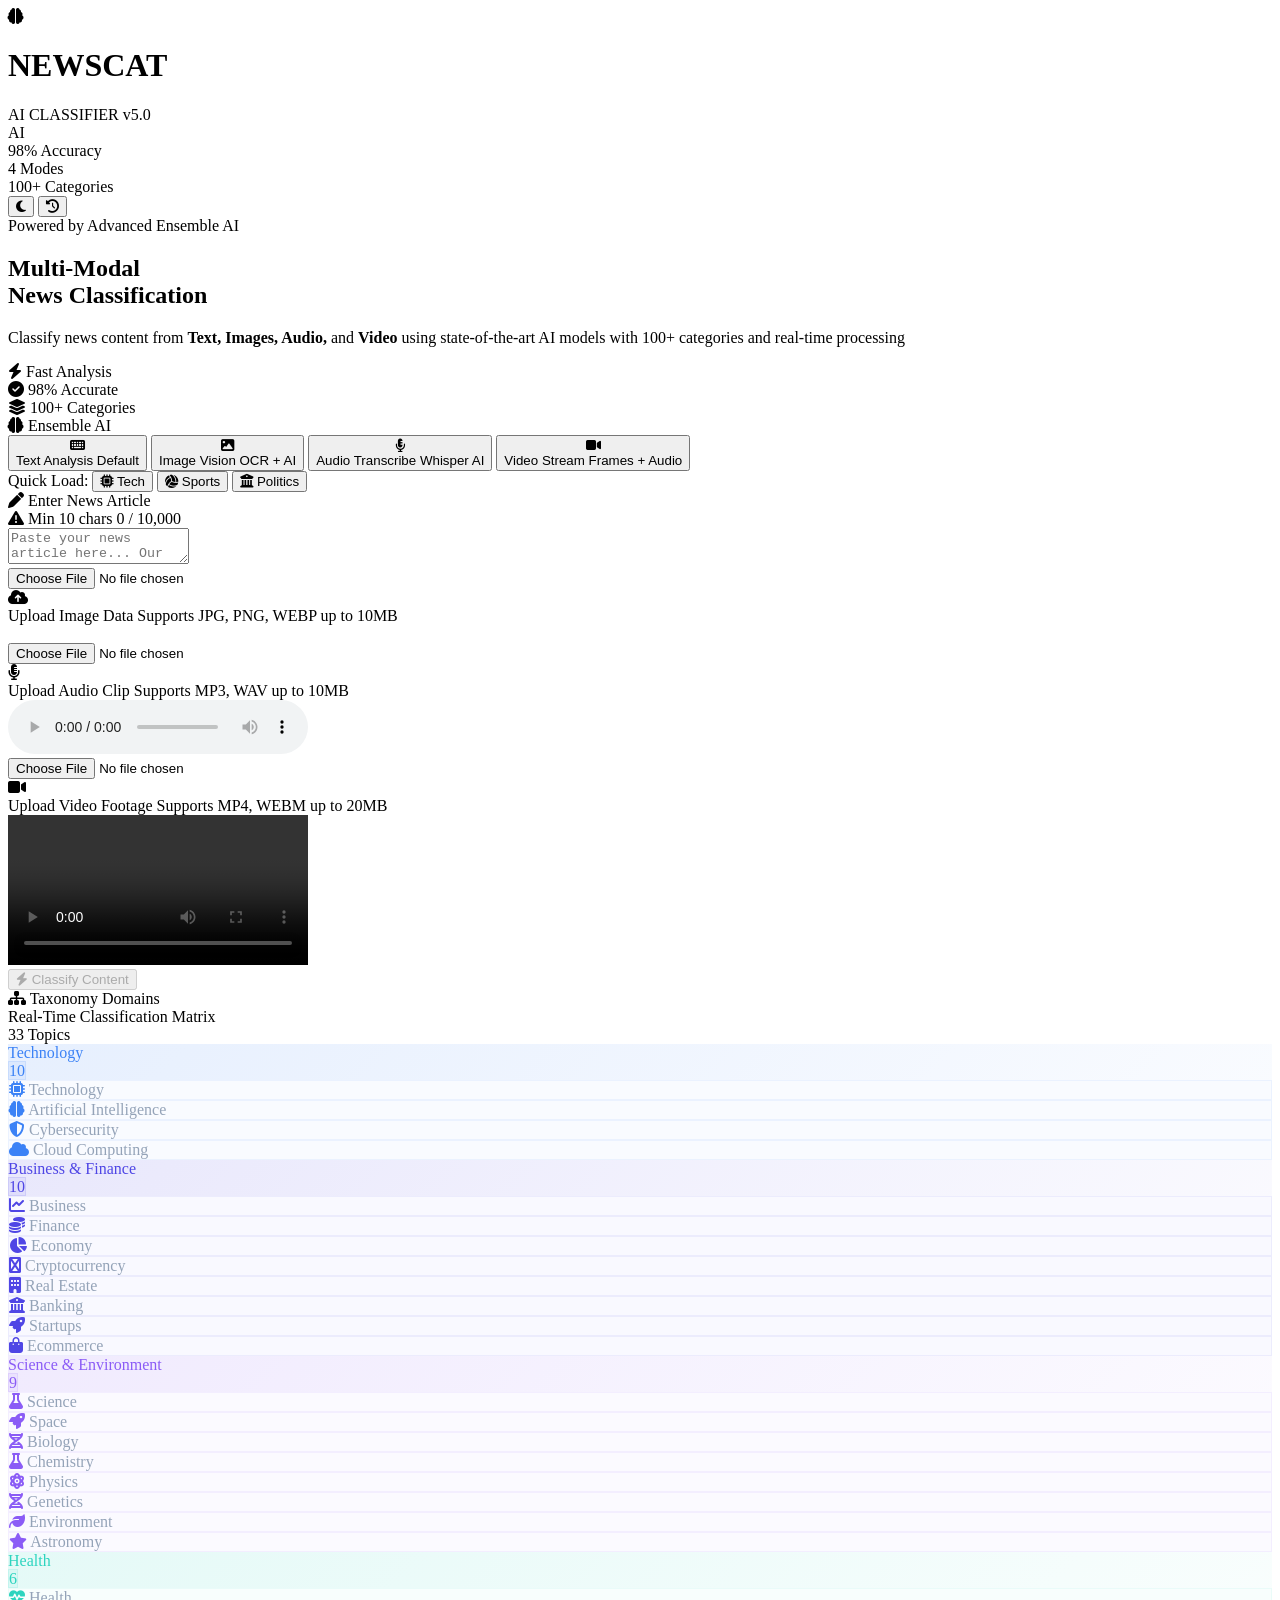
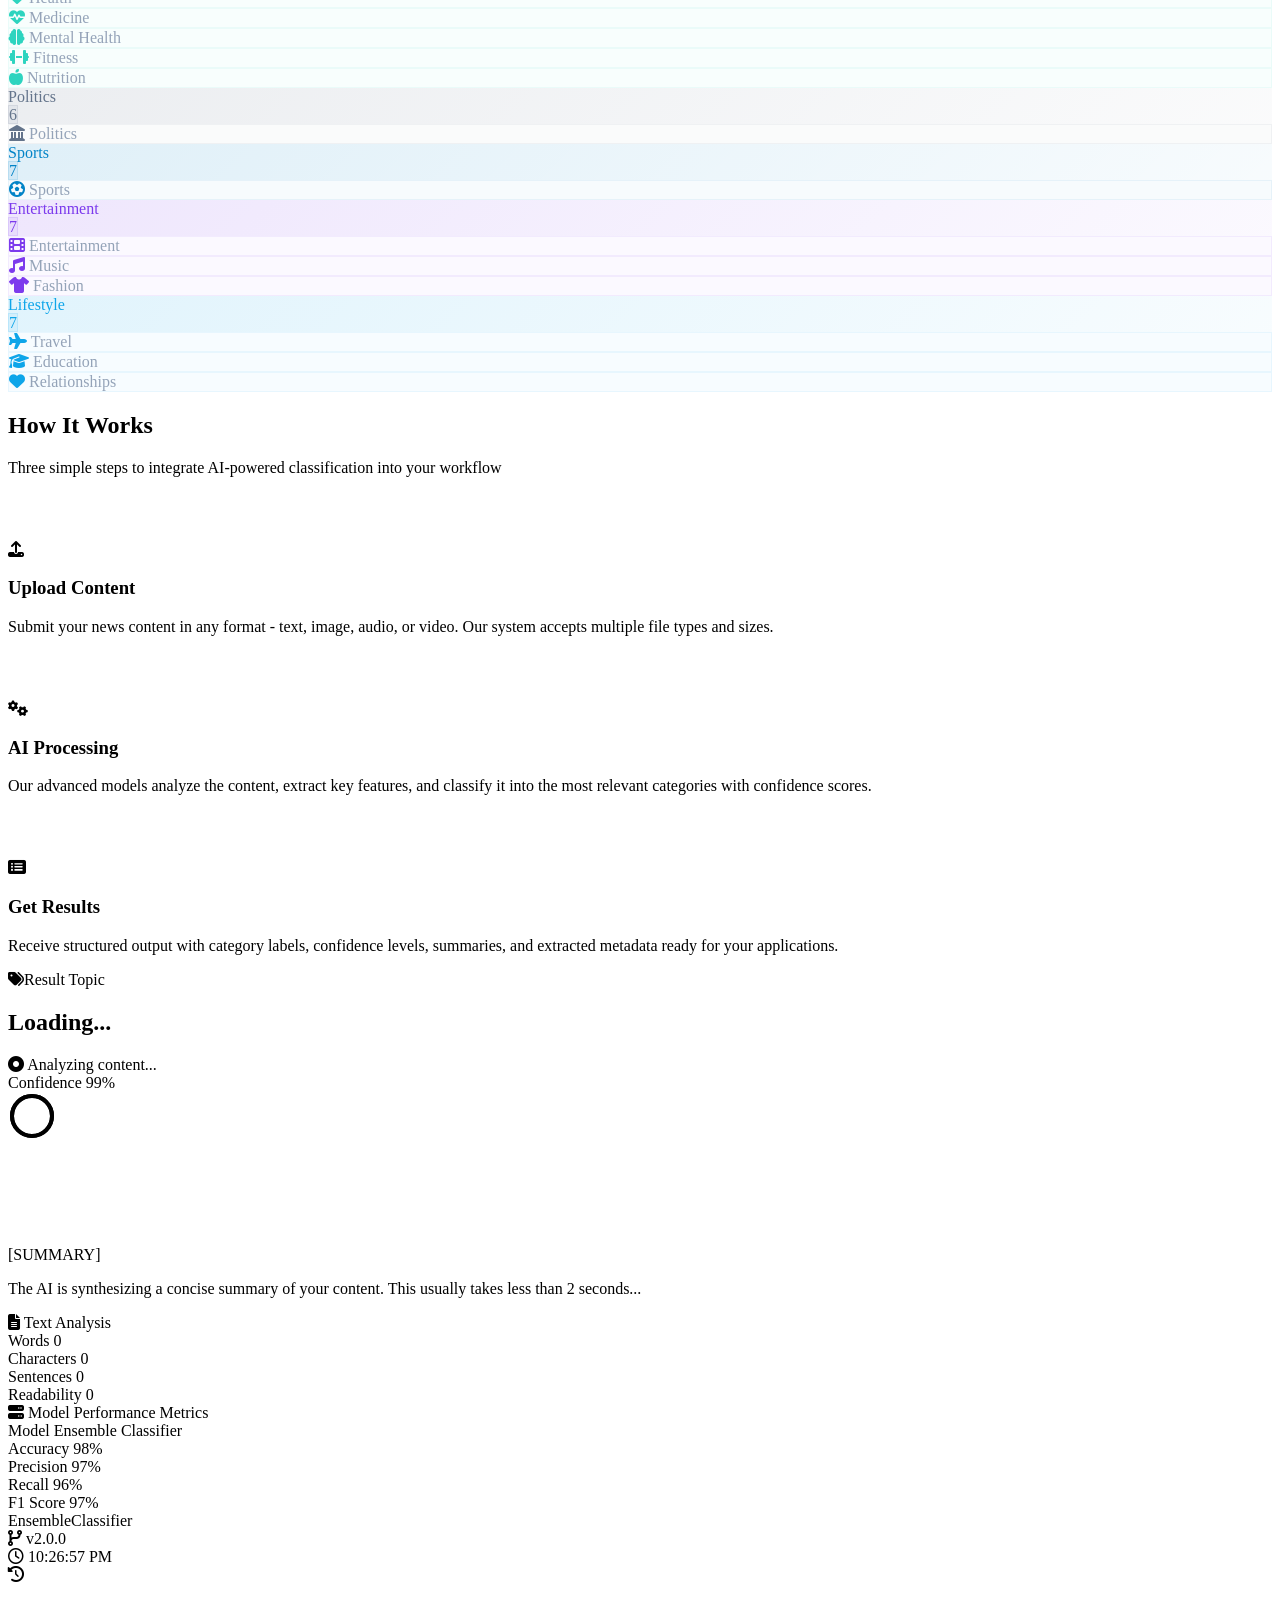
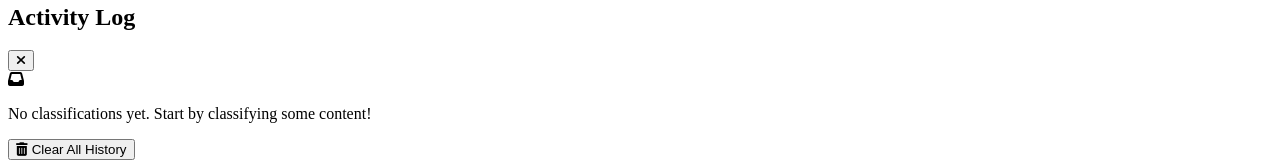
==== commit 95d6486c: "website resulting sections changes" ====
--- a/frontend/index.html
+++ b/frontend/index.html
@@ -584,79 +584,59 @@
                 </div>
             </div>
 
-            <!-- Results State (Hidden by default) - Centered Display -->
-                <div id="results-state" class="w-full max-w-4xl mx-auto hidden animate-fade-in flex flex-col items-center gap-6 py-8 transition-all duration-500">
-                    <div class="flex flex-col gap-2 w-full">
-                        <div class="flex items-center justify-center gap-2 text-gray-300">
-                            <i class="fas fa-chart-pie text-indigo-400"></i>
-                            <span class="text-sm font-bold uppercase tracking-wider text-center">Classification Results</span>
-                        </div>
+            <!-- Results State (Hidden by default) - Minimal Horizontal Display -->
+            <div id="results-state" class="w-full mx-auto hidden animate-fade-in py-8 transition-all duration-500">
+                
+                <!-- 1. RESULT TOPIC BOX -->
+                <div class="w-full bg-dark-900/60 backdrop-blur-xl border border-white/10 rounded-2xl p-8 mb-8 shadow-2xl relative overflow-hidden group">
+                    <div class="relative z-10 flex flex-col lg:flex-row lg:items-start lg:justify-between gap-6">
+                        <div class="flex-1">
+                            <div class="text-[10px] text-indigo-400 font-bold uppercase tracking-[0.2em] mb-4">
+                                <i class="fas fa-tags mr-2"></i>Result Topic
+                            </div>
+                            
+                            <!-- Core Topic - Bold and colored -->
+                            <h2 id="result-core-topic" class="text-5xl font-black text-white mb-4 leading-tight">
+                                Loading...
+                            </h2>
                         
-                        <!-- Input Summary -->
-                        <div class="w-full bg-dark-800/40 backdrop-blur-md rounded-xl border border-white/5 p-4 flex items-center justify-between shadow-[inset_0_1px_5px_rgba(0,0,0,0.2)]">
-                            <div class="flex items-center gap-4">
-                                <div class="w-10 h-10 rounded-lg bg-dark-900 border border-white/5 flex items-center justify-center text-gray-400 shadow-inner" id="summary-icon-container">
-                                    <i class="fas fa-keyboard" id="summary-icon"></i>
-                                </div>
-                                <div class="flex flex-col">
-                                    <span class="text-[10px] text-gray-500 uppercase tracking-widest font-bold mb-0.5">Content Classified</span>
-                                    <span id="summary-text" class="text-gray-200 text-sm font-medium line-clamp-1 break-all pr-4">Validating input...</span>
-                                </div>
-                            </div>
-                            <div class="text-[10px] text-indigo-400 font-bold uppercase tracking-widest bg-indigo-500/10 px-3 py-1.5 rounded-full border border-indigo-500/20 shadow-[0_0_10px_rgba(99,102,241,0.1)] whitespace-nowrap" id="summary-badge">
-                                TEXT MODE
-                            </div>
-                        </div>
-                    </div>
-                    
-                    <!-- Main Result Card -->
-                    <div class="w-full bg-dark-800/60 backdrop-blur-md rounded-2xl border border-white/5 p-6 flex flex-col md:flex-row items-center justify-between shadow-[0_0_20px_rgba(0,0,0,0.2)] card-hover mb-4">
-                        <div class="flex items-center gap-6">
-                            <div id="result-icon-container" class="w-16 h-16 rounded-xl bg-purple-500/20 text-purple-400 flex items-center justify-center text-3xl border border-purple-500/30">
-                                <i id="result-main-icon" class="fas fa-university"></i>
-                            </div>
-                            <div class="flex flex-col">
-                                <h3 id="result-subtopic-header" class="text-3xl font-extrabold text-white uppercase tracking-wider mb-1 leading-tight">SUBTOPIC</h3>
-                                <div class="flex items-center gap-2 flex-wrap mt-1">
-                                    <span id="result-main-topic-badge" class="text-xs font-bold text-indigo-400 bg-indigo-500/10 px-3 py-1 rounded-full border border-indigo-500/20 shadow-[0_0_10px_rgba(99,102,241,0.1)]">Main Topic</span>
-                                    <span class="text-gray-600 text-[10px] font-bold uppercase tracking-widest">(Parent Category)</span>
-                                </div>
-                            </div>
-                        </div>
-                        <div class="flex flex-col items-center mt-6 md:mt-0">
-                            <!-- Circular Progress for Confidence -->
-                            <div class="relative w-24 h-24 flex items-center justify-center">
-                                <svg class="w-full h-full transform -rotate-90" viewBox="0 0 100 100">
-                                    <circle cx="50" cy="50" r="40" stroke="rgba(255,255,255,0.1)" stroke-width="8" fill="none" />
-                                    <circle id="confidence-circle" cx="50" cy="50" r="40" stroke="#22c55e" stroke-width="8" fill="none" stroke-dasharray="251.2" stroke-dashoffset="37.68" stroke-linecap="round" class="transition-all duration-1000 ease-out" />
+                            <!-- Main Topic - Single prominent display below Core Topic -->
+                            <div id="result-main-topic-container" class="mt-4 flex items-center gap-3 animate-fade-in">
+                                <i id="result-main-topic-icon" class="fas fa-dot-circle text-[#f6b93b] text-sm shadow-glow"></i>
+                                <span id="result-main-topic-text" class="text-xl font-bold text-[#f6b93b] tracking-wide">
+                                    Analyzing content...
+                                </span>
+                            </div>
+                        </div>
+                        
+                        <!-- Confidence inside Result Topic Box - No icon -->
+                        <div class="flex items-center gap-4 bg-white/5 px-6 py-4 rounded-xl border border-white/10 shrink-0">
+                            <div class="flex flex-col items-end">
+                                <span class="text-[9px] text-gray-500 uppercase tracking-widest font-bold">Confidence</span>
+                                <span id="confidence-text" class="text-3xl font-black text-green-400">99%</span>
+                            </div>
+                            <div class="w-12 h-12 relative">
+                                <svg class="w-full h-full transform -rotate-90">
+                                    <circle cx="24" cy="24" r="20" stroke="currentColor" stroke-width="4" fill="transparent" class="text-white/10" />
+                                    <circle id="confidence-circle" cx="24" cy="24" r="20" stroke="currentColor" stroke-width="4" fill="transparent" stroke-dasharray="125.6" stroke-dashoffset="0" class="text-green-500 transition-all duration-1000" />
                                 </svg>
-                                <div class="absolute inset-0 flex items-center justify-center">
-                                    <span id="confidence-text" class="text-xl font-bold text-white">85.4%</span>
-                                </div>
-                            </div>
-                            <span class="text-[10px] text-gray-500 uppercase tracking-widest font-bold mt-2">Confidence</span>
-                        </div>
-                    </div>
-
-                    <!-- Lower Split Section -->
-                    <div class="grid grid-cols-1 lg:grid-cols-2 gap-6 w-full">
+                            </div>
+                        </div>
+                    </div>
+                </div>
+
+                <!-- 2. SUMMARY SECTION -->
+                <div class="w-full bg-dark-900/40 border-l-4 border-indigo-500 rounded-r-2xl p-8 mb-8">
+                    <div class="text-[10px] text-gray-500 font-bold uppercase tracking-[0.2em] mb-4">[SUMMARY]</div>
+                    <p id="topic-summary-text" class="text-lg text-gray-200 leading-relaxed font-medium italic">
+                        The AI is synthesizing a concise summary of your content. This usually takes less than 2 seconds...
+                    </p>
+                </div>
+
+                <!-- Lower Section (Metrics & Analysis - Minimalist) -->
+                <div class="grid grid-cols-1 lg:grid-cols-2 gap-6 w-full mt-6 opacity-80 hover:opacity-100 transition-opacity">
                         
-                        <!-- Main Topic Summary Panel -->
-                        <div class="flex flex-col gap-3">
-                            <div class="flex items-center gap-2 text-gray-300">
-                                <i class="fas fa-layer-group text-indigo-400"></i>
-                                <span class="text-sm font-bold uppercase tracking-wider">Content Summary</span>
-                            </div>
-                            
-                            <div class="bg-dark-800/80 backdrop-blur-xl rounded-2xl border border-white/10 p-5 h-full flex flex-col justify-center shadow-[inset_0_2px_15px_rgba(0,0,0,0.3)] hover:shadow-[0_0_25px_rgba(99,102,241,0.15)] transition-all duration-300">
-                                <div class="flex gap-4">
-                                    <div class="w-1" id="topic-summary-indicator" style="background: linear-gradient(to bottom, #6366f1, #a855f7); border-radius: 4px;"></div>
-                                    <p id="topic-summary-text" class="text-gray-300 text-sm md:text-base leading-relaxed font-medium italic">
-                                        Generating comprehensive context summary...
-                                    </p>
-                                </div>
-                            </div>
-                        </div>
+
 
                         <!-- Text Analysis Panel -->
                         <div class="flex flex-col gap-3" id="text-analysis-panel">
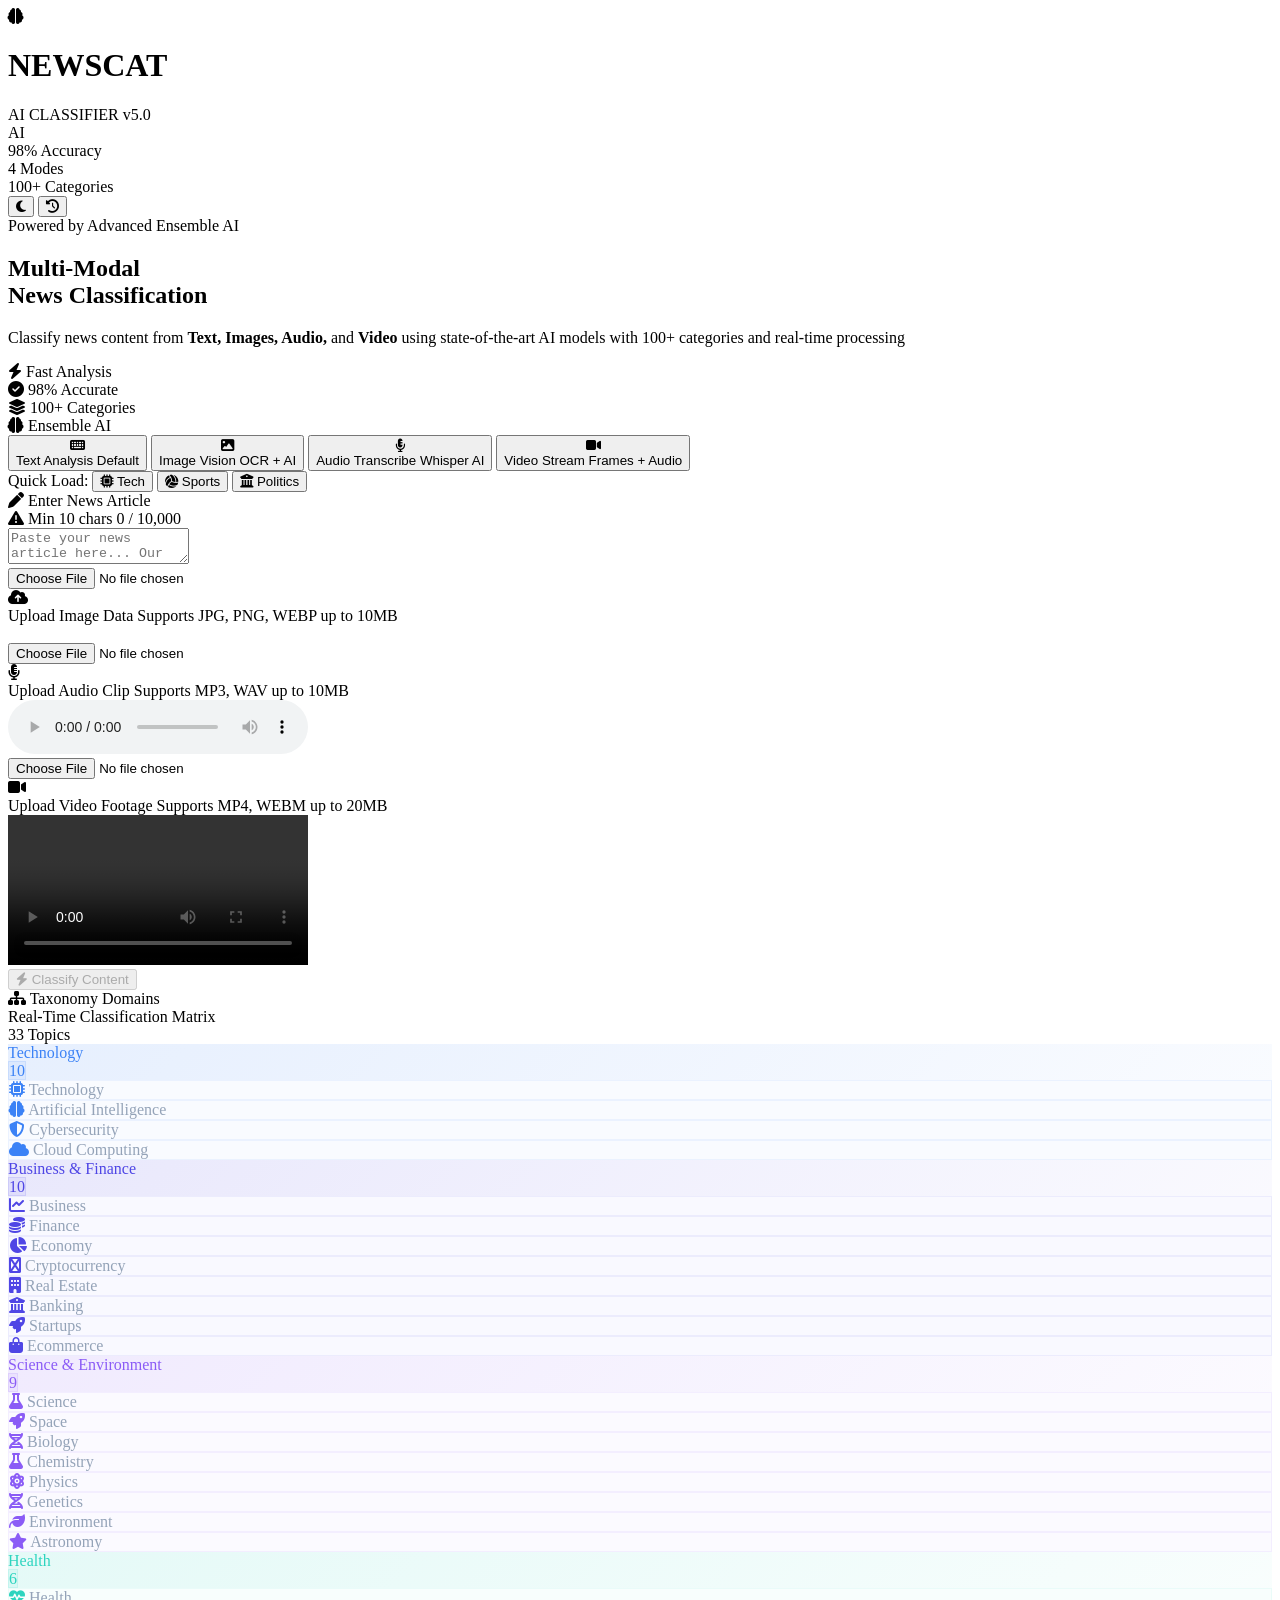
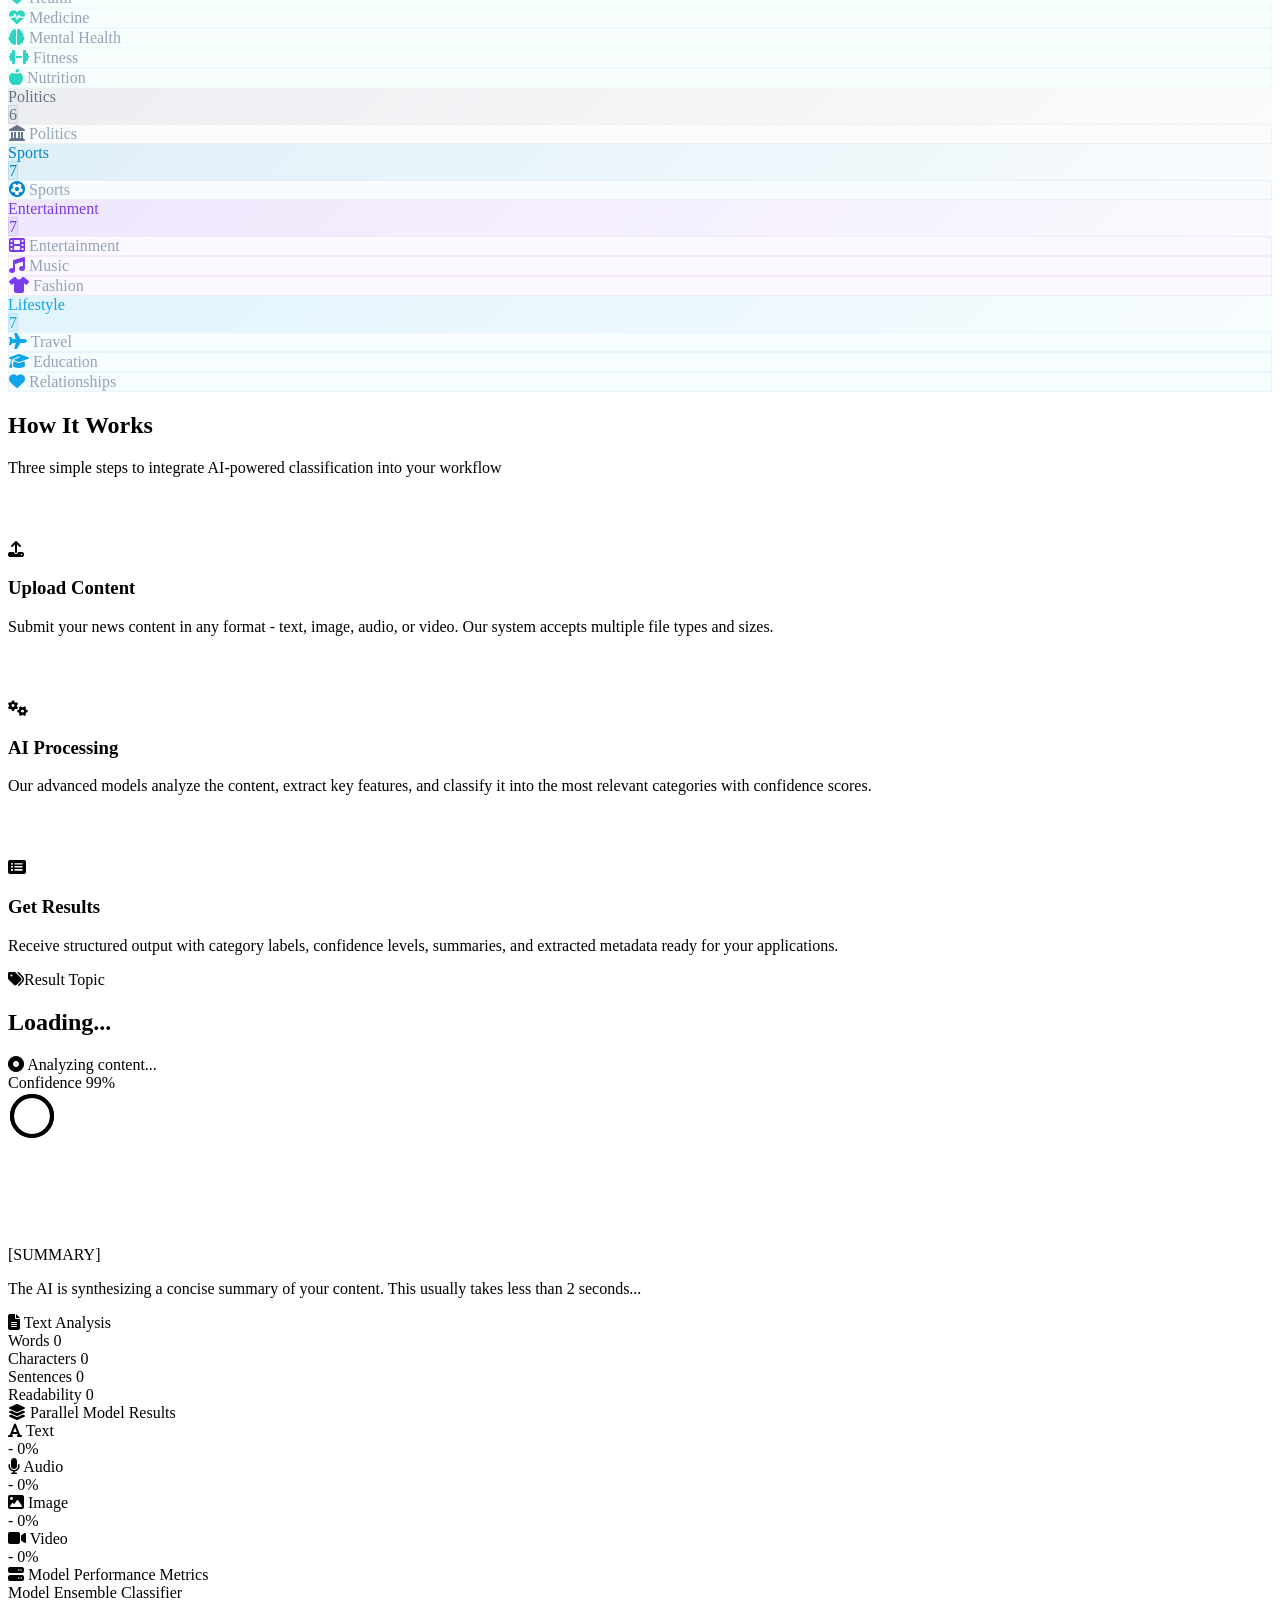
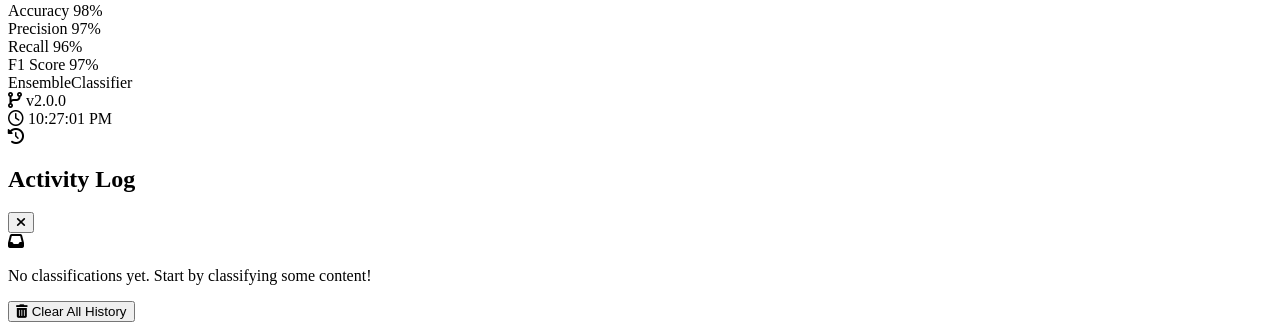
==== commit 46bb5fae: "Models parrelel working plans implemented and codes update making models classifications times incre" ====
--- a/frontend/index.html
+++ b/frontend/index.html
@@ -3,7 +3,7 @@
 
 <head>
     <meta charset="UTF-8">
-    <meta name="viewport" content="width=device-width, initial-scale=1.0">
+    <meta name="viewport" content="width=device-width, initial-scale=1.0, viewport-fit=cover">
     <meta name="description" content="NEWSCAT - AI-Powered Multi-Modal News Classification Platform">
     <meta name="theme-color" content="#1a1b25">
     <title>NEWSCAT v5.0 | Multi-Modal AI Classification</title>
@@ -664,6 +664,53 @@
                                 </div>
                             </div>
                         </div>
+                        
+                        <!-- Parallel Model Results Panel -->
+                        <div class="flex flex-col gap-3" id="parallel-models-panel">
+                            <div class="flex items-center gap-2 text-gray-300">
+                                <i class="fas fa-layer-group text-purple-400"></i>
+                                <span class="text-sm font-bold uppercase tracking-wider">Parallel Model Results</span>
+                            </div>
+                            
+                            <div class="grid grid-cols-2 md:grid-cols-4 gap-3">
+                                <!-- Text Model -->
+                                <div class="bg-dark-800/60 backdrop-blur-md rounded-xl border border-white/5 p-3 flex flex-col">
+                                    <div class="flex items-center gap-2 mb-2">
+                                        <i class="fas fa-font text-indigo-400 text-xs"></i>
+                                        <span class="text-[10px] text-gray-400 uppercase">Text</span>
+                                    </div>
+                                    <span id="model-text-category" class="text-sm font-bold text-white">-</span>
+                                    <span id="model-text-confidence" class="text-xs text-gray-500">0%</span>
+                                </div>
+                                <!-- Audio Model -->
+                                <div class="bg-dark-800/60 backdrop-blur-md rounded-xl border border-white/5 p-3 flex flex-col">
+                                    <div class="flex items-center gap-2 mb-2">
+                                        <i class="fas fa-microphone text-green-400 text-xs"></i>
+                                        <span class="text-[10px] text-gray-400 uppercase">Audio</span>
+                                    </div>
+                                    <span id="model-audio-category" class="text-sm font-bold text-white">-</span>
+                                    <span id="model-audio-confidence" class="text-xs text-gray-500">0%</span>
+                                </div>
+                                <!-- Image Model -->
+                                <div class="bg-dark-800/60 backdrop-blur-md rounded-xl border border-white/5 p-3 flex flex-col">
+                                    <div class="flex items-center gap-2 mb-2">
+                                        <i class="fas fa-image text-purple-400 text-xs"></i>
+                                        <span class="text-[10px] text-gray-400 uppercase">Image</span>
+                                    </div>
+                                    <span id="model-image-category" class="text-sm font-bold text-white">-</span>
+                                    <span id="model-image-confidence" class="text-xs text-gray-500">0%</span>
+                                </div>
+                                <!-- Video Model -->
+                                <div class="bg-dark-800/60 backdrop-blur-md rounded-xl border border-white/5 p-3 flex flex-col">
+                                    <div class="flex items-center gap-2 mb-2">
+                                        <i class="fas fa-video text-cyan-400 text-xs"></i>
+                                        <span class="text-[10px] text-gray-400 uppercase">Video</span>
+                                    </div>
+                                    <span id="model-video-category" class="text-sm font-bold text-white">-</span>
+                                    <span id="model-video-confidence" class="text-xs text-gray-500">0%</span>
+                                </div>
+                            </div>
+                        </div>
                     </div>
 
                     <!-- Model Performance Metrics -->
